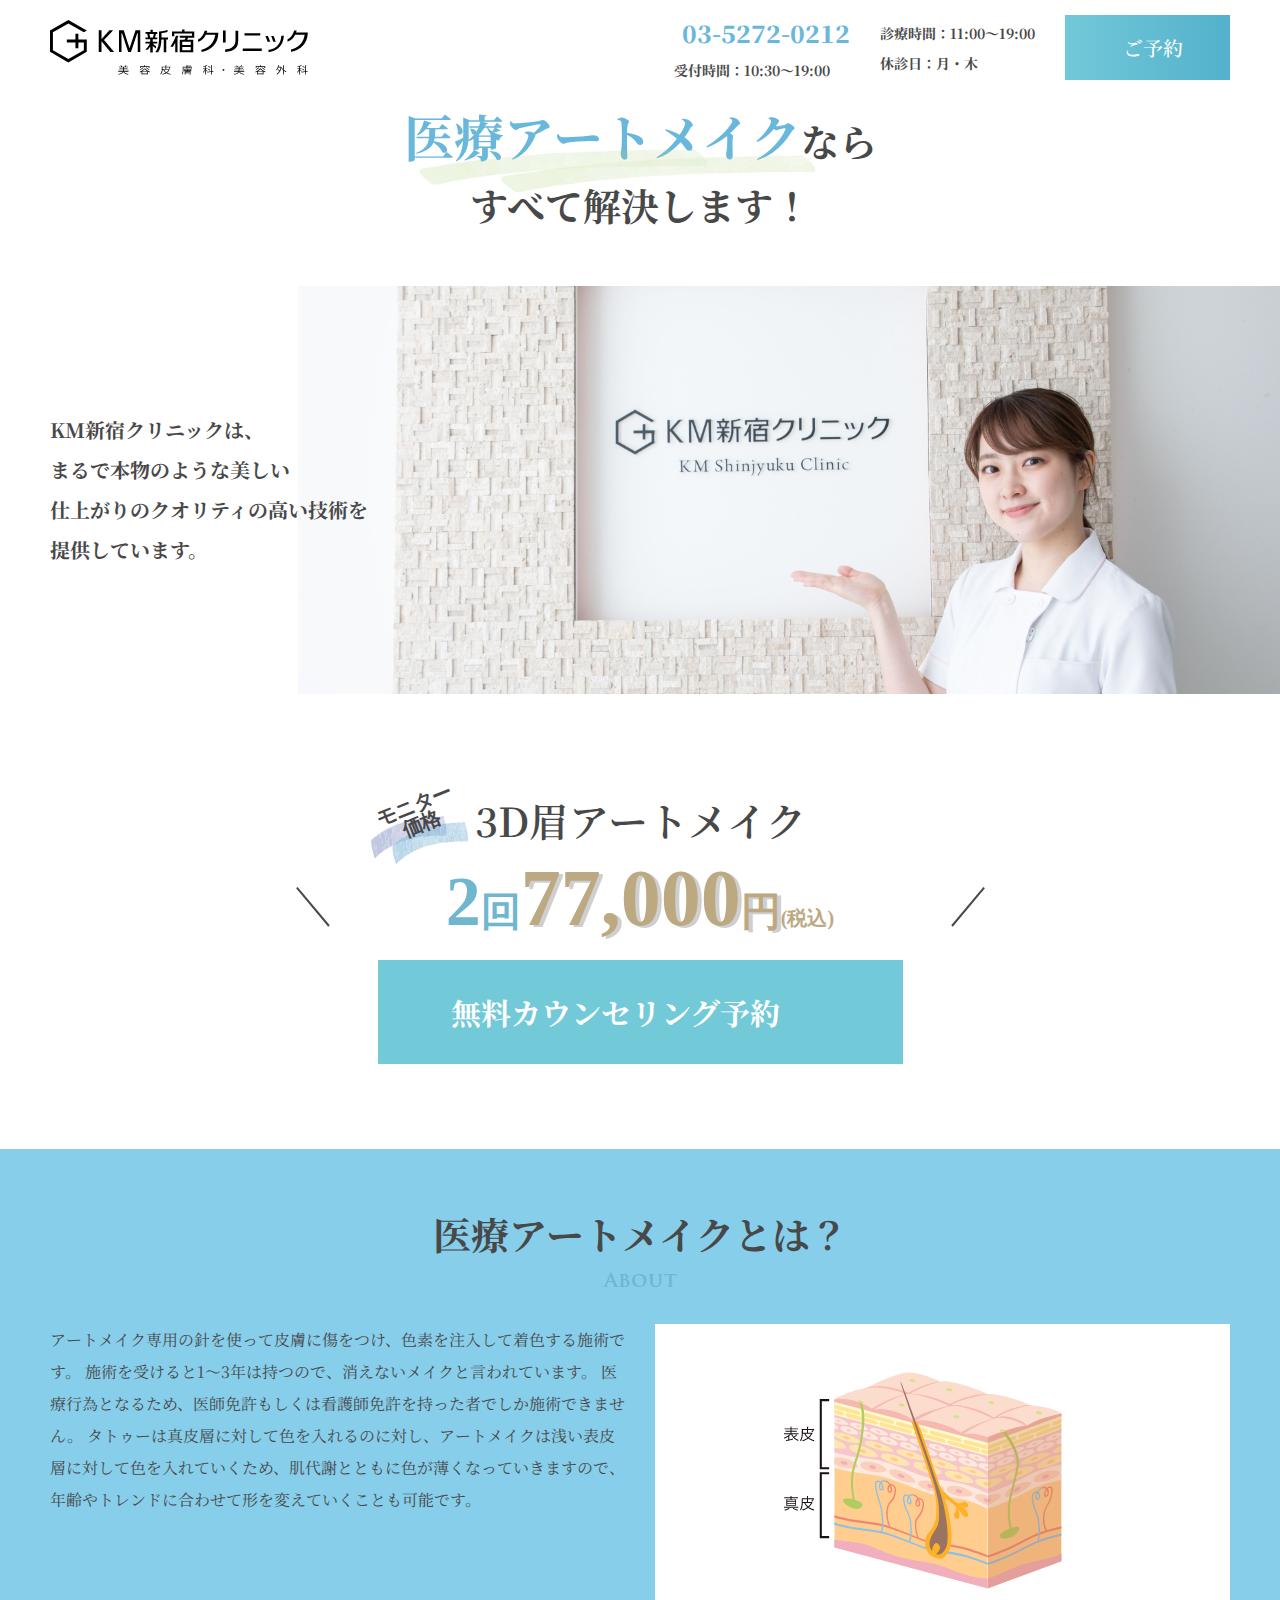
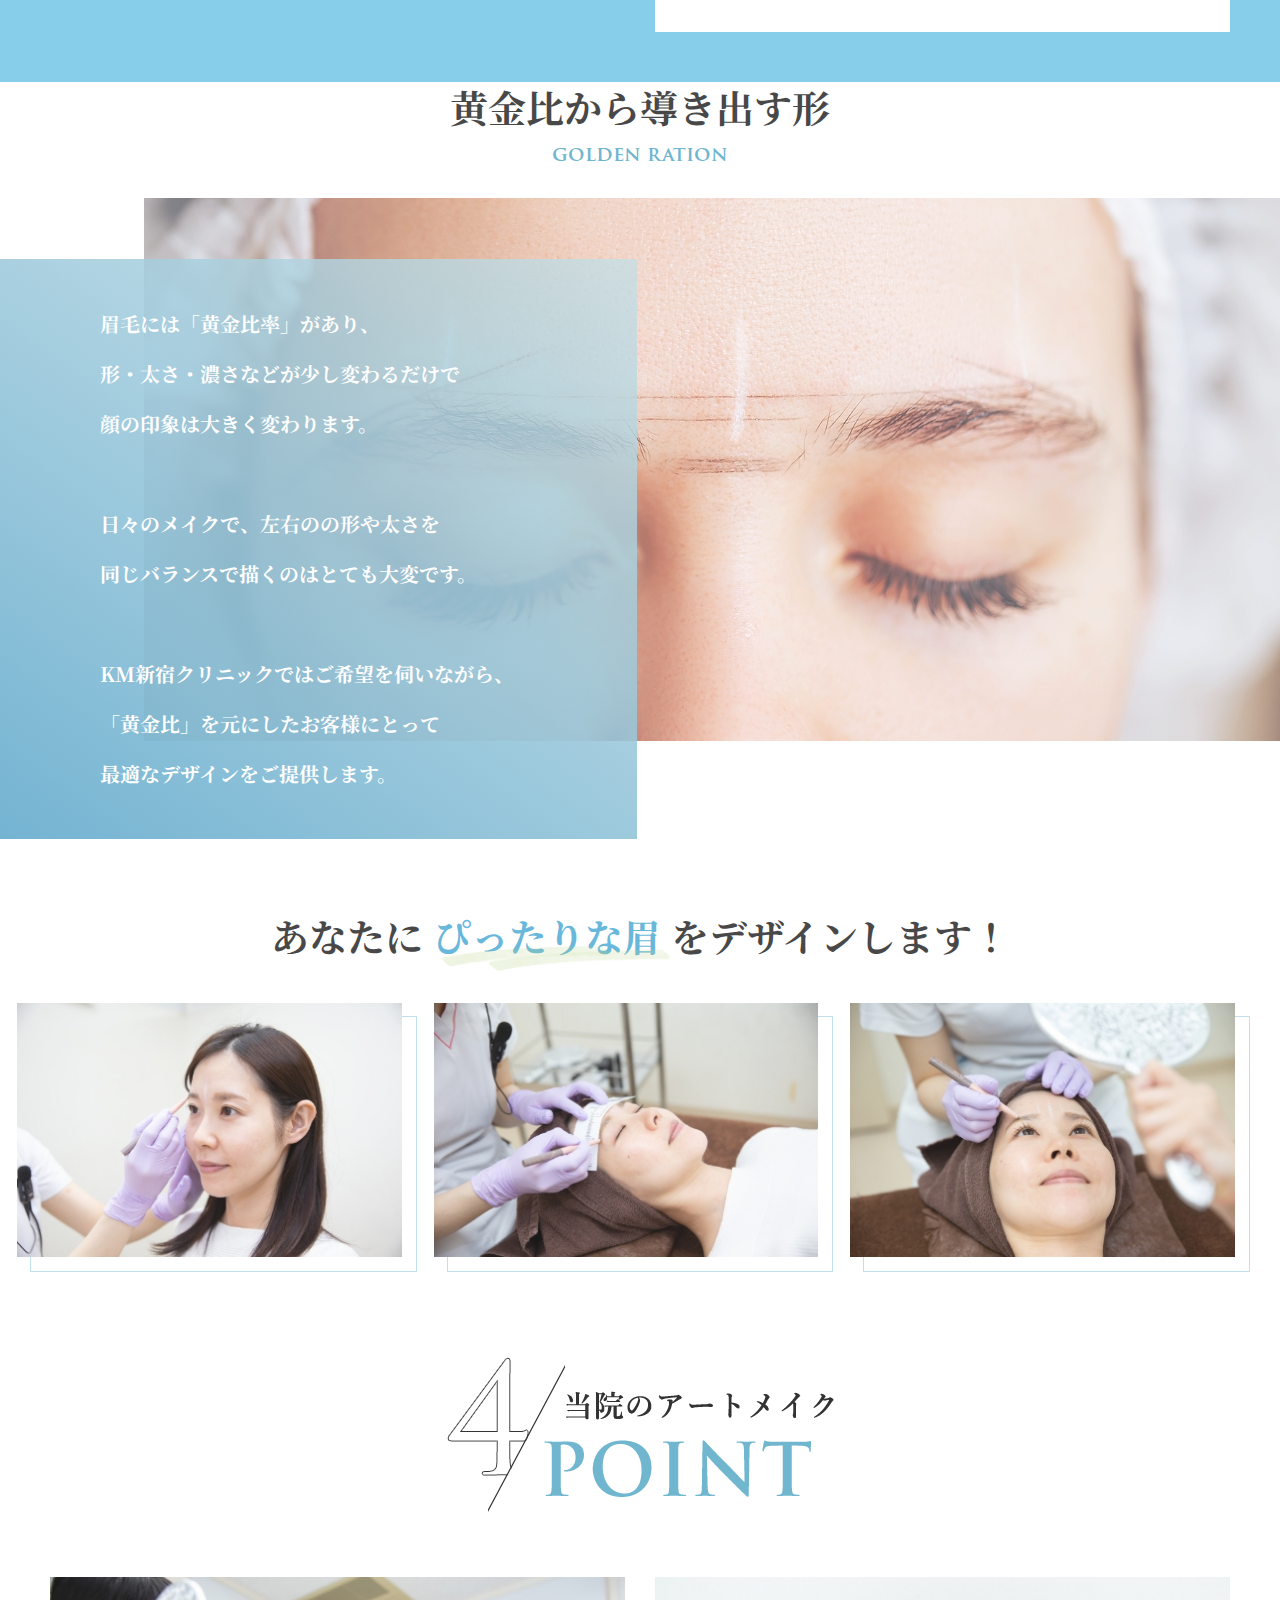
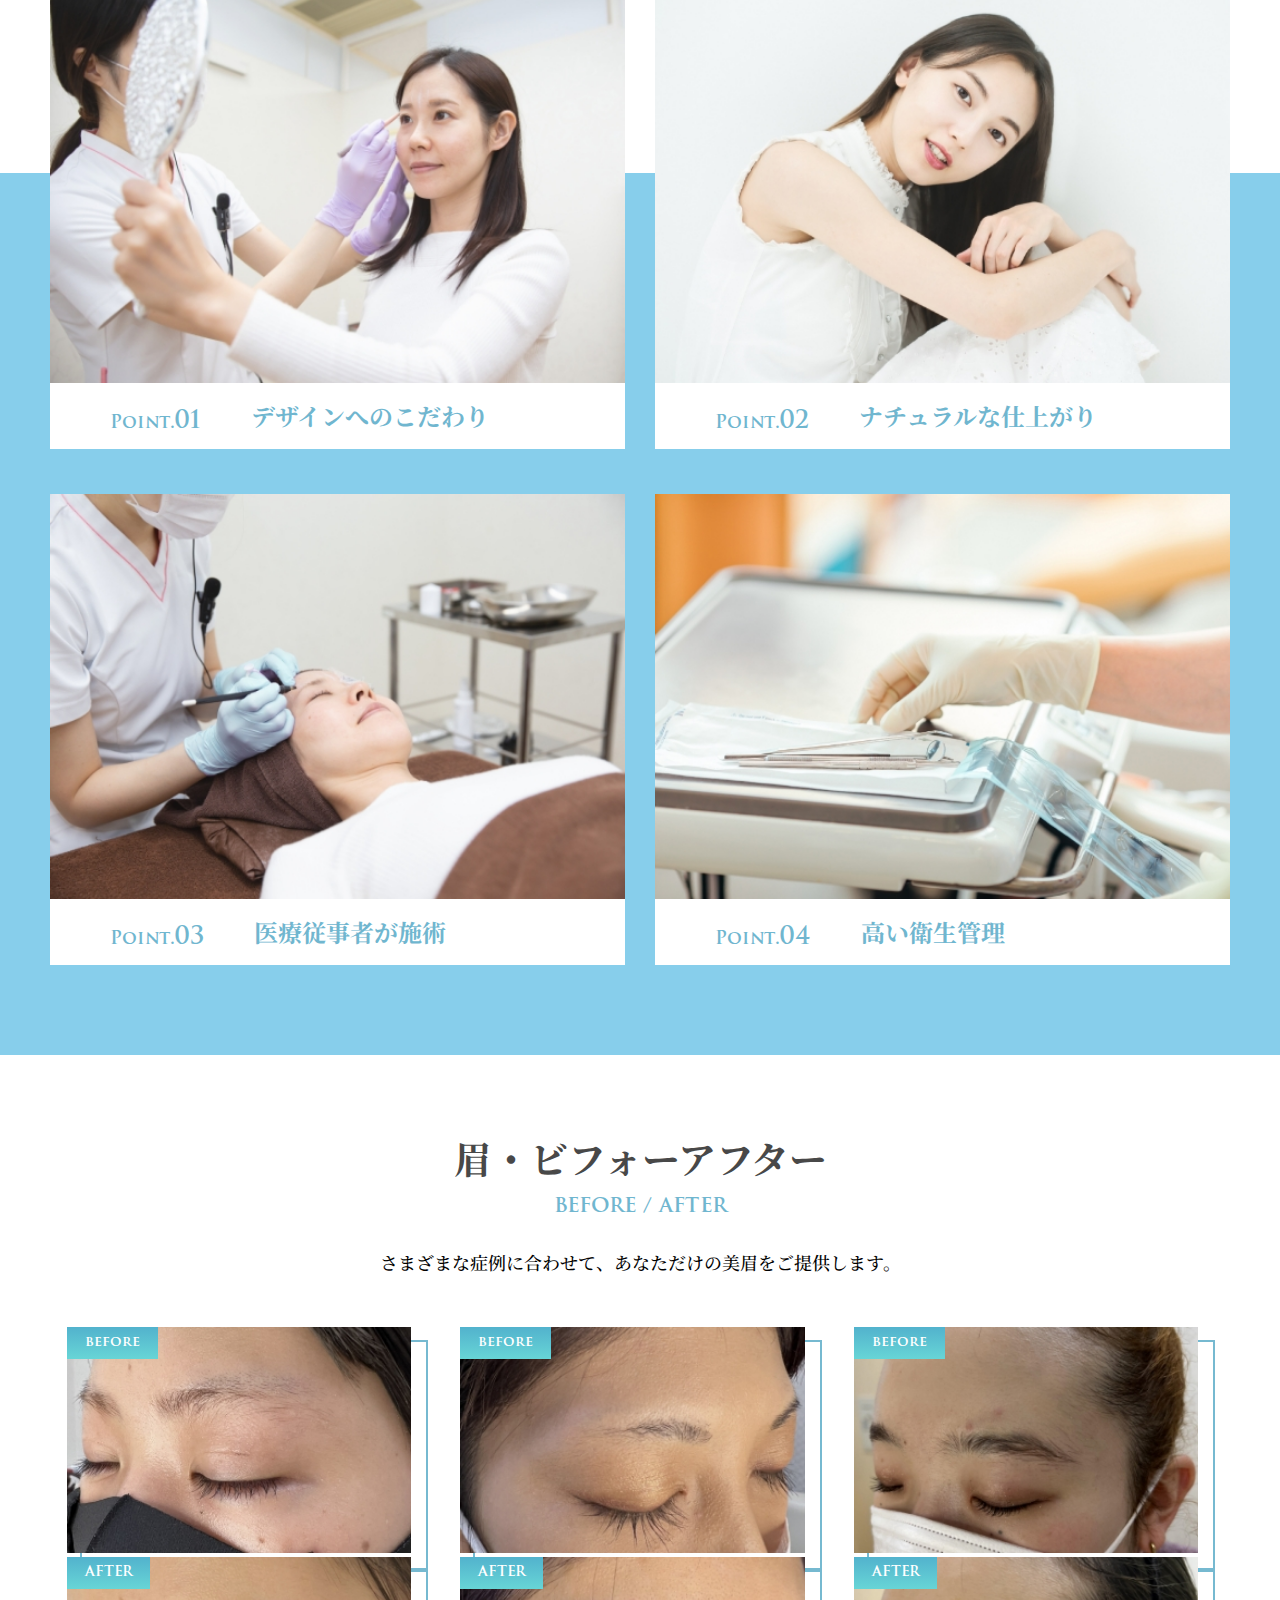
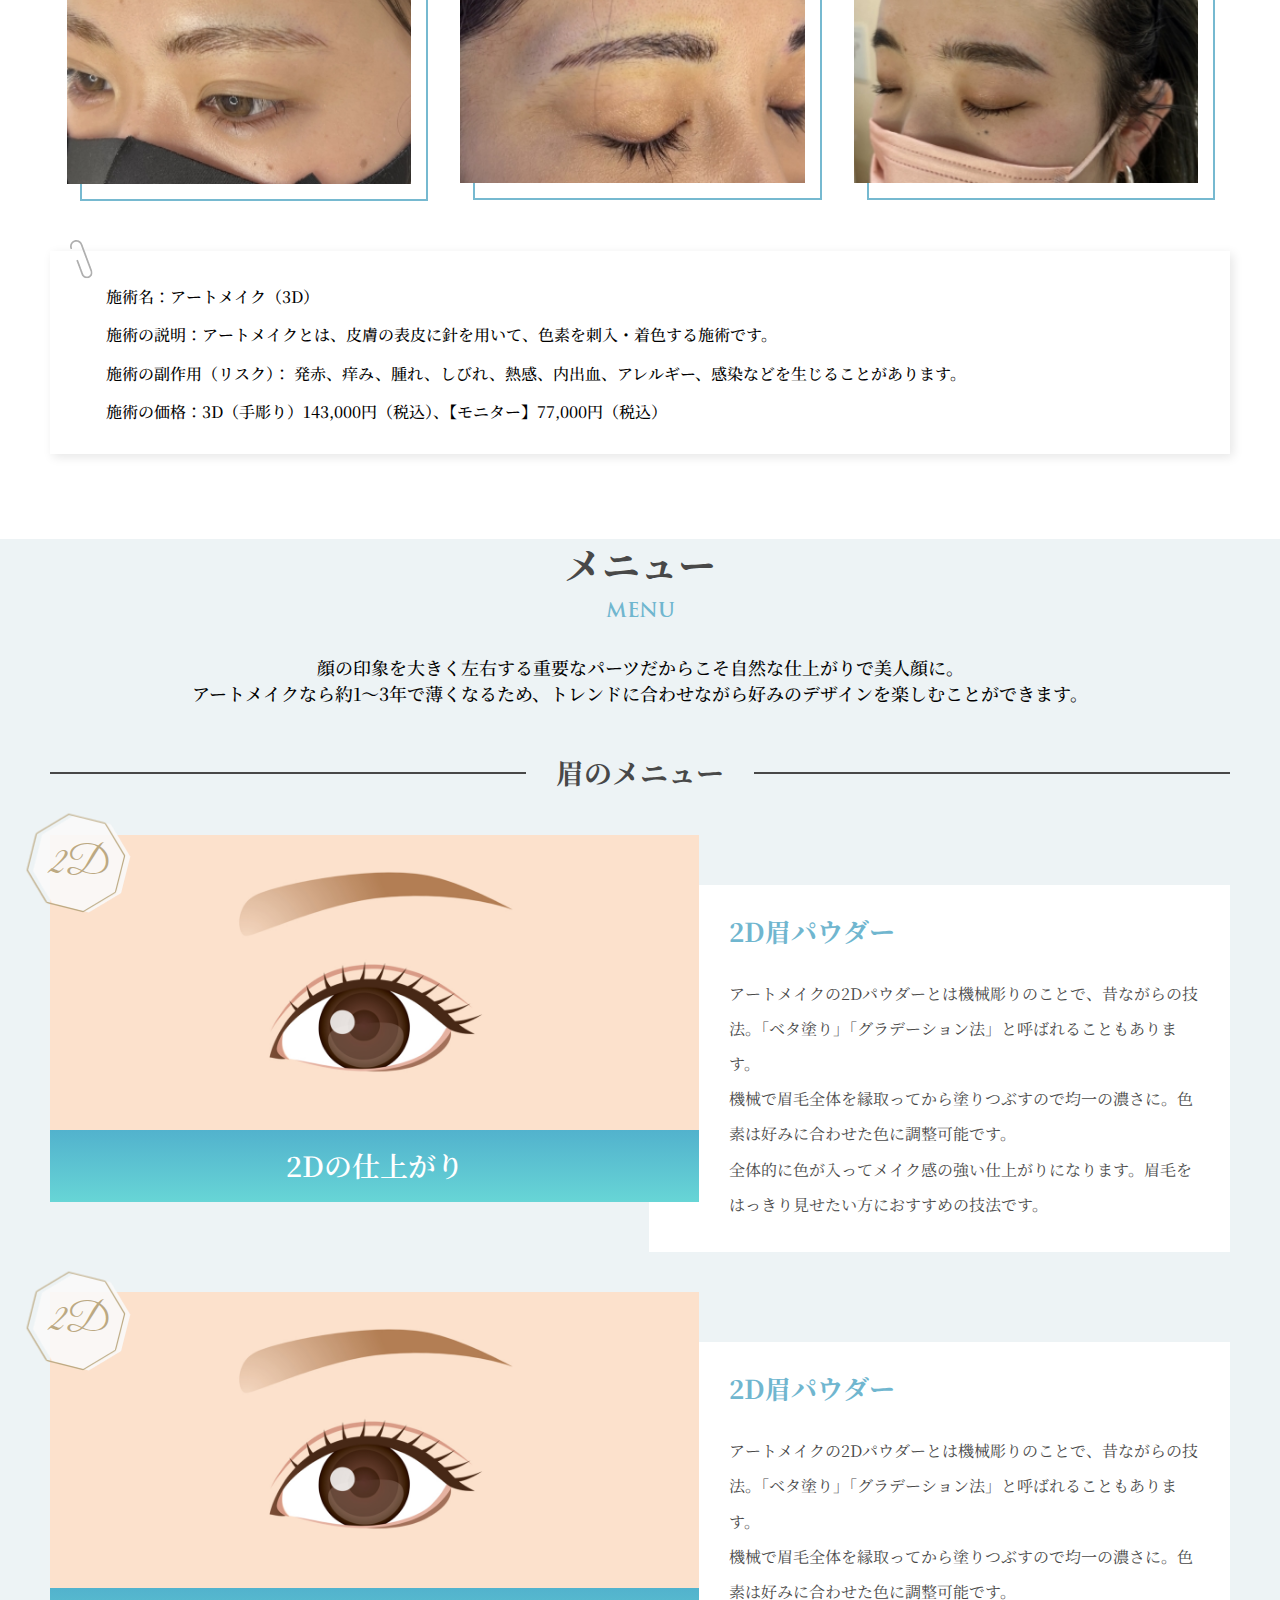
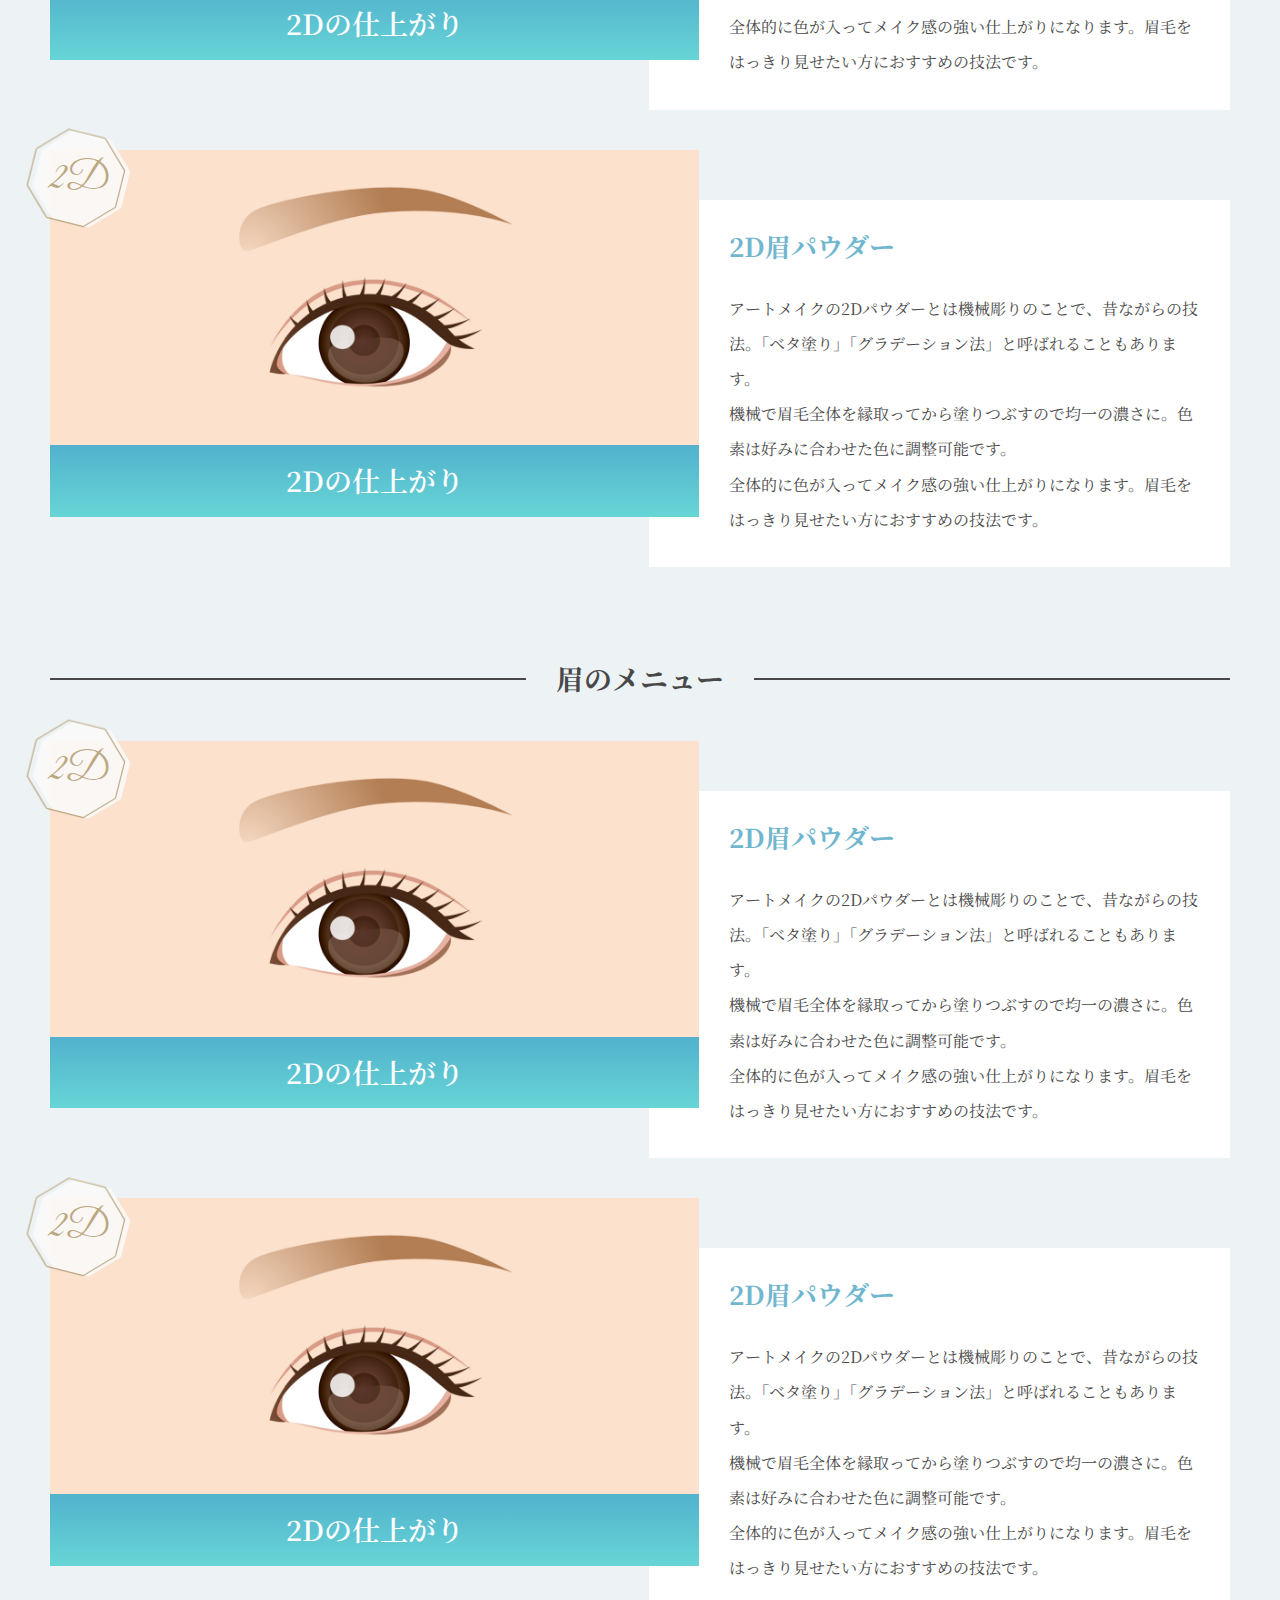
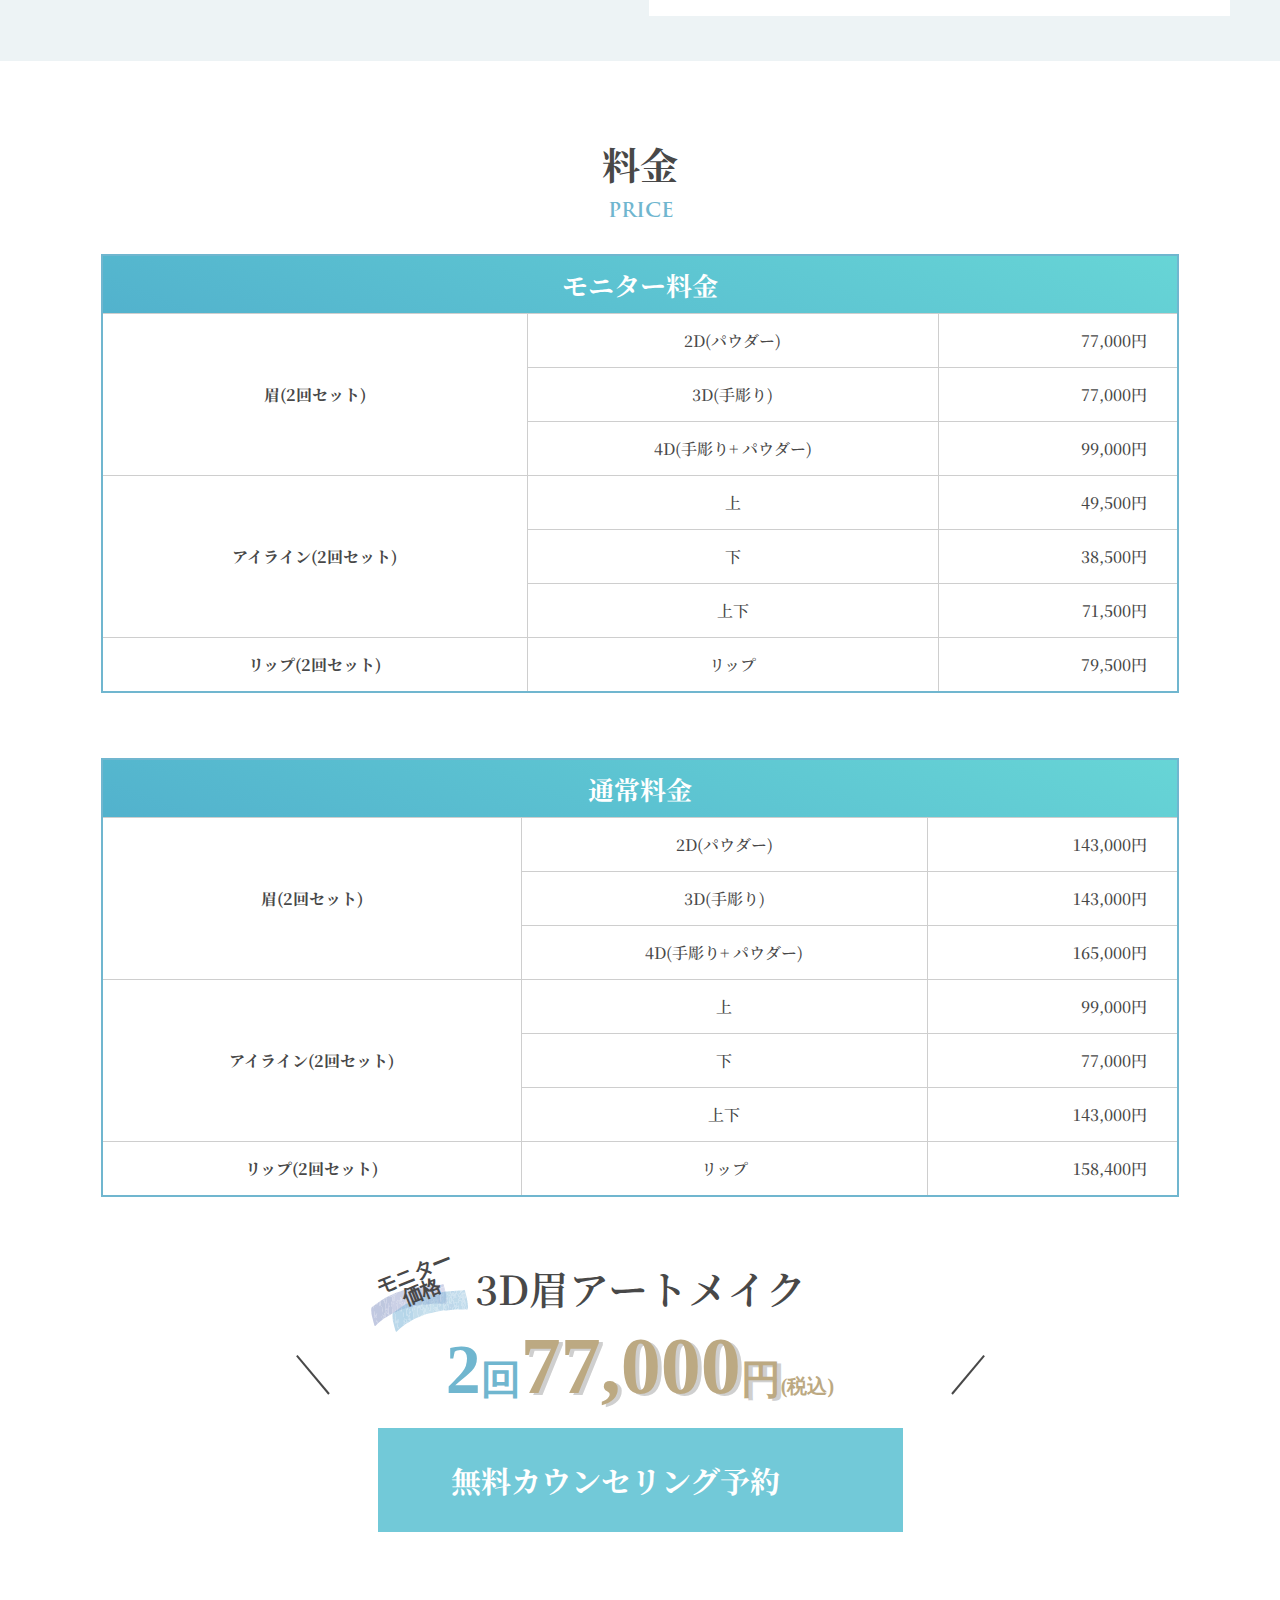
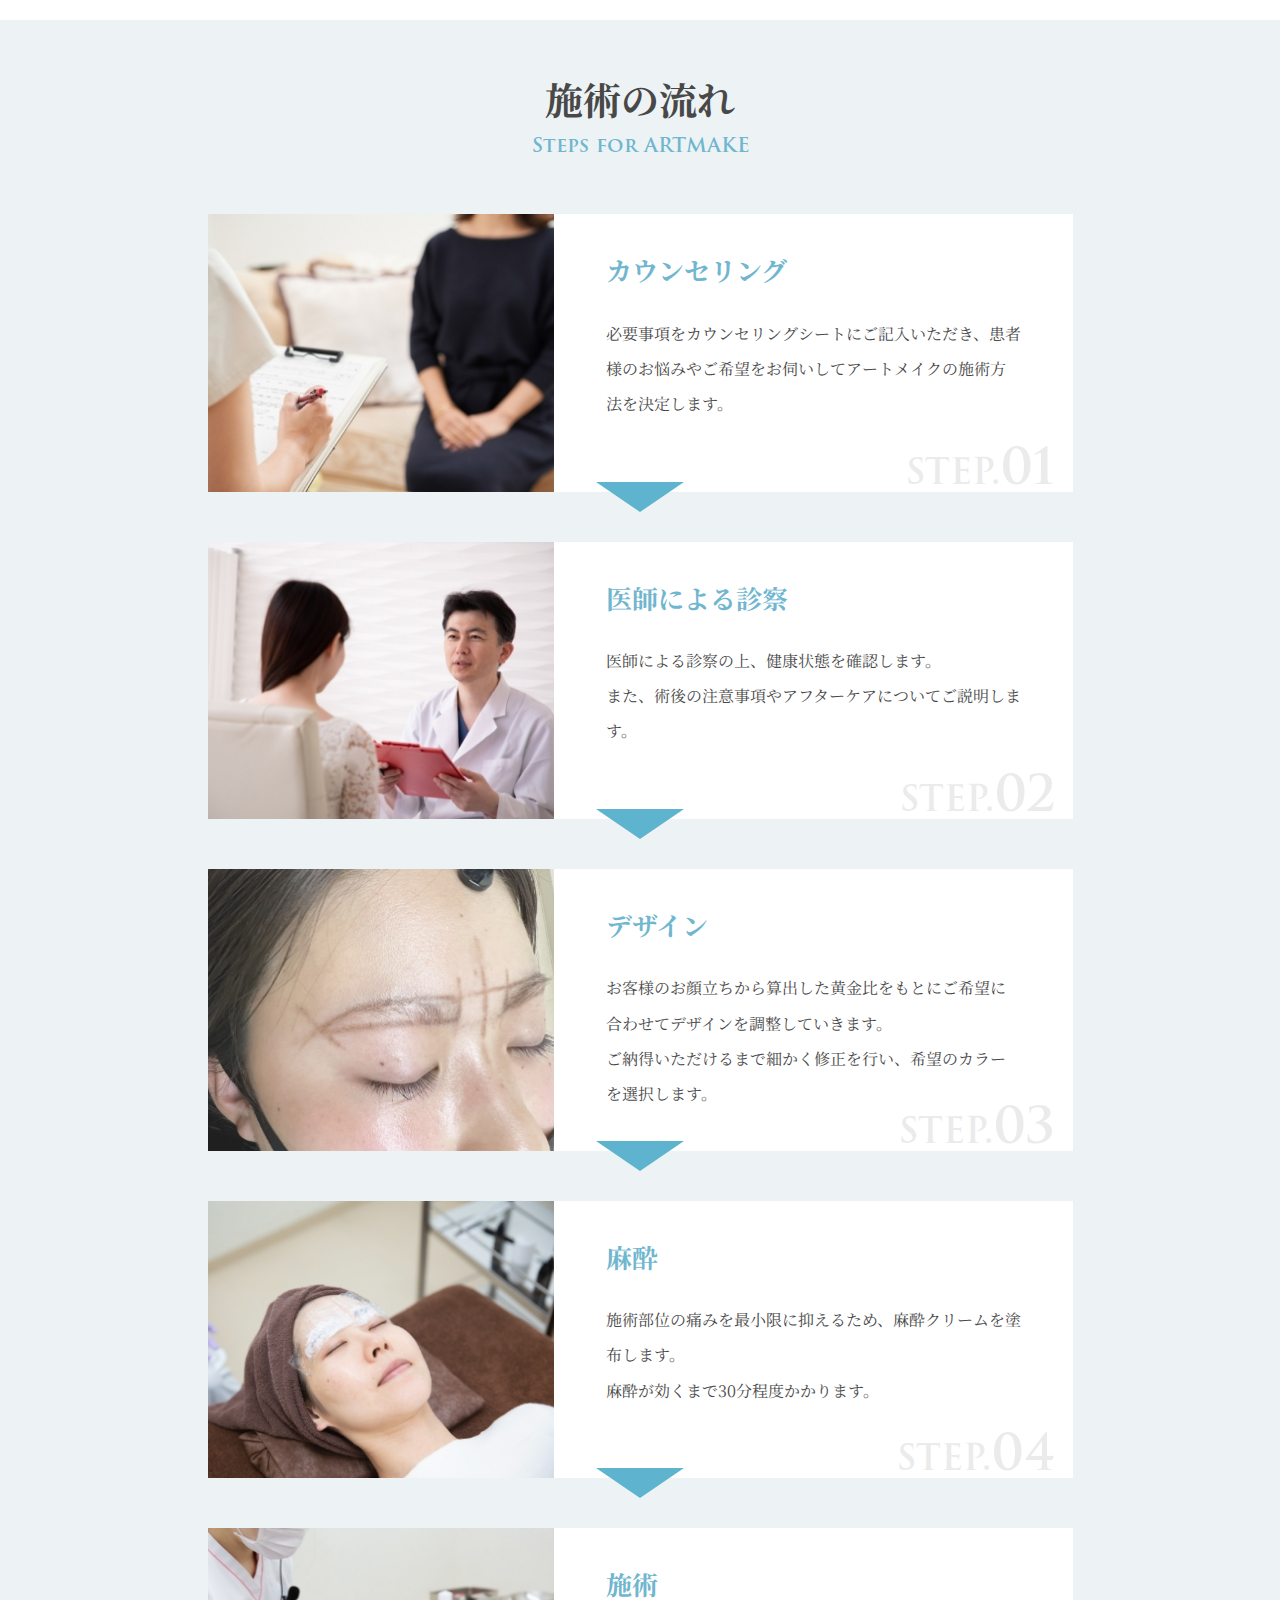
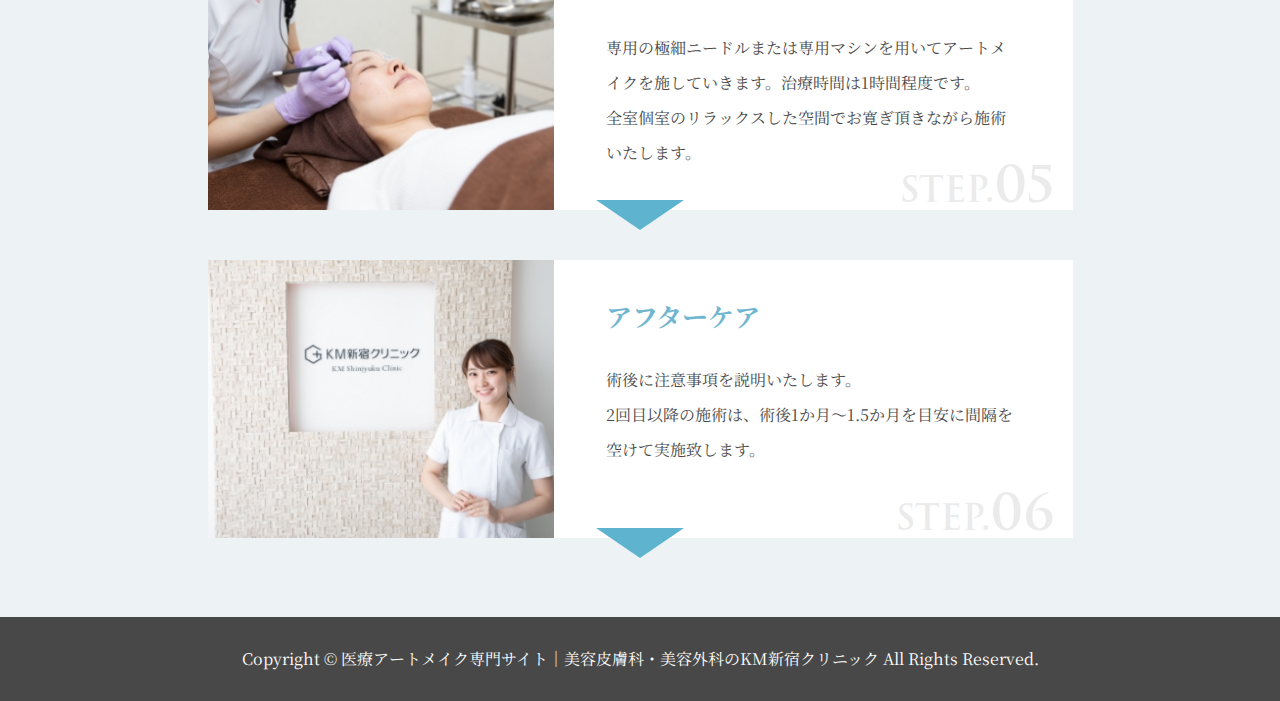
==== index.html @ 47129e29 "Design 3section @SanjayBarad" ====
<!DOCTYPE html>
<html>
<head>
	<title>ArtMake</title>
	<meta charset="UTF-8">
	<meta name="viewport" content="width=device-width, initial-scale=1.0">
	<link rel="stylesheet" type="text/css" href="css/style.css">
	<link rel="stylesheet" type="text/css" href="css/responsive.css">
	<link rel="icon" href="images/favicon.png">
</head>
<body>
	<div class="loader-wrapper"><div class="loader"></div></div>
	<header class="site_header">
		<div class="custom_container">
			<a href="indx.html">
				<img src="images/logo.png" alt="logo image">
			</a>
			<a href="javascript:void(0);" class="navbar_toggler csp" type="button" data-toggle="collapse" data-target="#collapsibleNavbar">
				<div class="navbar_toggler_inner"></div>
			</a>
			<nav class="custom_navbar">
				<ul>
					<li>
						<a href="#" class="number_link"><i class="fas fa-phone-alt"></i>03-5272-0212 <span>受付時間：10:30～19:00</span></a>
					</li>
					<li>
						<a href="#">診療時間：11:00～19:00<span>休診日：月・木</span></a>
					</li>
					<li>
						<a href="#" class="contact_btn"><i class="far fa-envelope"></i>ご予約</a>
					</li>
				</ul>
			</nav>
		</div>
	</header>

	<section class="site-banner"></section>

	<section class="about_clinic_section">
		<div class="custom_container">
			<div class="sketch_heading">
				<h2><span class="blue_color lg_font">医療アートメイク</span>なら<br/>
					すべて解決します！</h2>
			</div>
		</div>
		<div class="about_clinic_wrapper">
			<img src="images/about_clinic.jpg" />
			<p class="custom_container">KM新宿クリニックは、<br/>
				まるで本物のような美しい<br/>
				仕上がりのクオリティの高い技術を<br/>
				提供しています。</p>
		</div>
		<div class="custom_container">
			<div class="king_heading_wrapper">
				<div class="king_heading">
					<h6><span>モニター<br/>価格</span></h6>
					<h4>3D眉アートメイク</h4>
					<h2><span class="blue_font">2</span><span class="blue_font md_font">回</span><span class="text_shadow_font lg_font">77,000</span><span class="text_shadow_font md_font">円</span><span class="sm_font">(税込)</span></h2>
					<a href="#" class="bttn">無料カウンセリング予約 <i class="fa fa-angle-right" aria-hidden="true"></i></a>
				</div>
			</div>
		</div>
	</section>

	<section class="about_section">
		<div class="custom_container">
			<div class="regular_heading">
				<h2>医療アートメイクとは？</h2>
				<h6>About</h6>
			</div>
			<div class="custom_row">
				<div class="custom_col_6">
					<div class="para">
						<p>アートメイク専用の針を使って皮膚に傷をつけ、色素を注入して着色する施術です。
							施術を受けると1～3年は持つので、消えないメイクと言われています。
							医療行為となるため、医師免許もしくは看護師免許を持った者でしか施術できません。
							タトゥーは真皮層に対して色を入れるのに対し、アートメイクは浅い表皮層に対して色を入れていくため、肌代謝とともに色が薄くなっていきますので、年齢やトレンドに合わせて形を変えていくことも可能です。
						</p>
					</div>
				</div>
				<div class="custom_col_6">
					<div class="img">
						<img src="images/about_section_img.png" />
					</div>
				</div>
			</div>
		</div>
	</section>

	<section class="golden_ration">
		<div class="custom_container">
			<div class="regular_heading">
				<h2>黄金比から導き出す形</h2>
				<h6>golden ration</h6>
			</div>
		</div>
		<div class="golden_ration_about">
			<div class="img">
				<img src="images/golden_ratio_about.jpg" />
			</div>
			<div class="content">
				<p>眉毛には「黄金比率」があり、<br/>
				形・太さ・濃さなどが少し変わるだけで<br/>
				顔の印象は大きく変わります。</p>

				<p>日々のメイクで、左右のの形や太さを<br/>
				同じバランスで描くのはとても大変です。</p>

				<p>KM新宿クリニックではご希望を伺いながら、<br/>
				「黄金比」を元にしたお客様にとって<br/>
				最適なデザインをご提供します。</p>
			</div>
		</div>
		<div class="golden_ration_grider">
			<div class="custom_container">
				<div class="sketch_heading">
					<h2>あなたに <span class="blue_color">ぴったりな眉</span> をデザインします！</h2>
				</div>
			</div>
			<div class="custom_container_fluid">
				<div class="custom_row">
					<div class="custom_col_4">
						<div class="golden_ration_eyebrow">
							<img src="images/golden_eyebrow01.jpg"/>
						</div>
					</div>
					<div class="custom_col_4">
						<div class="golden_ration_eyebrow">
							<img src="images/golden_eyebrow02.jpg"/>
						</div>
					</div>
					<div class="custom_col_4">
						<div class="golden_ration_eyebrow">
							<img src="images/golden_eyebrow03.jpg"/>
						</div>
					</div>
				</div>
			</div>
		</div>
		<div class="golden_ration_points">
			<div class="custom_container">
				<div class="head">
					<img src="images/point4_img.png" />
				</div>
				<div class="custom_row">
					<div class="custom_col_6">
						<div class="golden_points_bx">
							<div class="img">
								<img src="images/golden_point01.jpg" />
							</div>
							<div class="cont">
								<h6>Point.<span>01</span></h6>
								<h4>デザインへのこだわり</h4>
							</div>
						</div>
					</div>
					<div class="custom_col_6">
						<div class="golden_points_bx">
							<div class="img">
								<img src="images/golden_point02.jpg" />
							</div>
							<div class="cont">
								<h6>Point.<span>02</span></h6>
								<h4>ナチュラルな仕上がり</h4>
							</div>
						</div>
					</div>
					<div class="custom_col_6">
						<div class="golden_points_bx">
							<div class="img">
								<img src="images/golden_point03.jpg" />
							</div>
							<div class="cont">
								<h6>Point.<span>03</span></h6>
								<h4>医療従事者が施術</h4>
							</div>
						</div>
					</div>
					<div class="custom_col_6">
						<div class="golden_points_bx">
							<div class="img">
								<img src="images/golden_point04.jpg" />
							</div>
							<div class="cont">
								<h6>Point.<span>04</span></h6>
								<h4>高い衛生管理</h4>
							</div>
						</div>
					</div>
				</div>
			</div>
		</div>
	</section>

	<section class="before_after_section">
		<div class="custom_container">
			<div class="regular_heading">
				<h2>眉・ビフォーアフター</h2>
				<h6>BEFORE / AFTER</h6>
			</div>
			<div class="custom_para custom_text_center">
				<p>さまざまな症例に合わせて、あなただけの美眉をご提供します。</p>
			</div>
			<div class="custom_row before_after_slider">
				<div class="custom_col_4">
					<div class="inner_box">
						<div class="img img_before">
							<img src="images/before_img01.jpg" />
						</div>
						<span></span>
						<div class="img img_after">
							<img src="images/after_img01.jpg" />
						</div>
					</div>
				</div>
				<div class="custom_col_4">
					<div class="inner_box">
						<div class="img img_before">
							<img src="images/before_img02.jpg" />
						</div>
						<span></span>
						<div class="img img_after">
							<img src="images/after_img02.jpg" />
						</div>
					</div>
				</div>
				<div class="custom_col_4">
					<div class="inner_box">
						<div class="img img_before">
							<img src="images/before_img03.jpg" />
						</div>
						<span></span>
						<div class="img img_after">
							<img src="images/after_img03.jpg" />
						</div>
					</div>
				</div>
			</div>
			<div class="before_after_bottom_content">
				<div class="para">
					<p>施術名：アートメイク（3D）<br/>
						施術の説明：アートメイクとは、皮膚の表皮に針を用いて、色素を刺入・着色する施術です。<br/>
						施術の副作用（リスク）： 発赤、痒み、腫れ、しびれ、熱感、内出血、アレルギー、感染などを生じることがあります。<br/>
						施術の価格：3D（手彫り）143,000円（税込）、【モニター】77,000円（税込）</p>
				</div>
			</div>
		</div>
	</section>

	<section class="menu_section">
		<div class="custom_container">
			<div class="regular_heading">
				<h2>メニュー</h2>
				<h6>MENU</h6>
			</div>
			<div class="custom_para custom_text_center">
				<p>顔の印象を大きく左右する重要なパーツだからこそ自然な仕上がりで美人顔に。<br/>
					アートメイクなら約1～3年で薄くなるため、トレンドに合わせながら好みのデザインを楽しむことができます。</p>
			</div>
			<div class="menu_section_head">
				<h3>眉のメニュー</h3>
			</div>
			<div class="menu_section_glry">
				<div class="menu_section_layer">
					<div class="col_img">
						<div class="tag">
							<span>2D</span>
						</div>
						<div class="img">
							<img src="images/menu_img_2d.png" />
						</div>
						<div class="img_text">
							<h4>2Dの仕上がり</h4>
						</div>
					</div>
					<div class="col_cont">
						<h4>2D眉パウダー</h4>
						<p>アートメイクの2Dパウダーとは機械彫りのことで、昔ながらの技法。「ベタ塗り」「グラデーション法」と呼ばれることもあります。<br/>
							機械で眉毛全体を縁取ってから塗りつぶすので均一の濃さに。色素は好みに合わせた色に調整可能です。<br/>
							全体的に色が入ってメイク感の強い仕上がりになります。眉毛をはっきり見せたい方におすすめの技法です。</p>
					</div>
				</div>
				<div class="menu_section_layer">
					<div class="col_img">
						<div class="tag">
							<span>2D</span>
						</div>
						<div class="img">
							<img src="images/menu_img_2d.png" />
						</div>
						<div class="img_text">
							<h4>2Dの仕上がり</h4>
						</div>
					</div>
					<div class="col_cont">
						<h4>2D眉パウダー</h4>
						<p>アートメイクの2Dパウダーとは機械彫りのことで、昔ながらの技法。「ベタ塗り」「グラデーション法」と呼ばれることもあります。<br/>
							機械で眉毛全体を縁取ってから塗りつぶすので均一の濃さに。色素は好みに合わせた色に調整可能です。<br/>
							全体的に色が入ってメイク感の強い仕上がりになります。眉毛をはっきり見せたい方におすすめの技法です。</p>
					</div>
				</div>
				<div class="menu_section_layer">
					<div class="col_img">
						<div class="tag">
							<span>2D</span>
						</div>
						<div class="img">
							<img src="images/menu_img_2d.png" />
						</div>
						<div class="img_text">
							<h4>2Dの仕上がり</h4>
						</div>
					</div>
					<div class="col_cont">
						<h4>2D眉パウダー</h4>
						<p>アートメイクの2Dパウダーとは機械彫りのことで、昔ながらの技法。「ベタ塗り」「グラデーション法」と呼ばれることもあります。<br/>
							機械で眉毛全体を縁取ってから塗りつぶすので均一の濃さに。色素は好みに合わせた色に調整可能です。<br/>
							全体的に色が入ってメイク感の強い仕上がりになります。眉毛をはっきり見せたい方におすすめの技法です。</p>
					</div>
				</div>
			</div>
			<div class="menu_section_head">
				<h3>眉のメニュー</h3>
			</div>
			<div class="menu_section_glry">
				<div class="menu_section_layer">
					<div class="col_img">
						<div class="tag">
							<span>2D</span>
						</div>
						<div class="img">
							<img src="images/menu_img_2d.png" />
						</div>
						<div class="img_text">
							<h4>2Dの仕上がり</h4>
						</div>
					</div>
					<div class="col_cont">
						<h4>2D眉パウダー</h4>
						<p>アートメイクの2Dパウダーとは機械彫りのことで、昔ながらの技法。「ベタ塗り」「グラデーション法」と呼ばれることもあります。<br/>
							機械で眉毛全体を縁取ってから塗りつぶすので均一の濃さに。色素は好みに合わせた色に調整可能です。<br/>
							全体的に色が入ってメイク感の強い仕上がりになります。眉毛をはっきり見せたい方におすすめの技法です。</p>
					</div>
				</div>
				<div class="menu_section_layer">
					<div class="col_img">
						<div class="tag">
							<span>2D</span>
						</div>
						<div class="img">
							<img src="images/menu_img_2d.png" />
						</div>
						<div class="img_text">
							<h4>2Dの仕上がり</h4>
						</div>
					</div>
					<div class="col_cont">
						<h4>2D眉パウダー</h4>
						<p>アートメイクの2Dパウダーとは機械彫りのことで、昔ながらの技法。「ベタ塗り」「グラデーション法」と呼ばれることもあります。<br/>
							機械で眉毛全体を縁取ってから塗りつぶすので均一の濃さに。色素は好みに合わせた色に調整可能です。<br/>
							全体的に色が入ってメイク感の強い仕上がりになります。眉毛をはっきり見せたい方におすすめの技法です。</p>
					</div>
				</div>
			</div>
		</div>
	</section>

	<section class="price_section">
		<div class="custom_container">
			<div class="regular_heading">
				<h2>料金</h2>
				<h6>PRICE</h6>
			</div>
			<div class="price_table">
				<table>
					<thead>
						<tr>
							<th colspan="3">モニター料金</th>
						</tr>
					</thead>
					<tbody>
						<tr>
							<th rowspan="3">眉(2回セット)</th>
							<td>2D(パウダー)</td>
							<td>77,000円</td>
						</tr>
						<tr>
							<td>3D(手彫り)</td>
							<td>77,000円</td>
						</tr>
						<tr>
							<td>4D(手彫り+ パウダー)</td>
							<td>99,000円</td>
						</tr>
						<tr>
							<th rowspan="3">アイライン(2回セット)</th>
							<td>上</td>
							<td>49,500円</td>
						</tr>
						<tr>
							<td>下</td>
							<td>38,500円</td>
						</tr>
						<tr>
							<td>上下</td>
							<td>71,500円</td>
						</tr>
						<tr>
							<th>リップ(2回セット)</th>
							<td>リップ</td>
							<td>79,500円</td>
						</tr>
					</tbody>
				</table>
				<table>
					<thead>
						<tr>
							<th colspan="3">通常料金</th>
						</tr>
					</thead>
					<tbody>
						<tr>
							<th rowspan="3">眉(2回セット)</th>
							<td>2D(パウダー)</td>
							<td>143,000円</td>
						</tr>
						<tr>
							<td>3D(手彫り)</td>
							<td>143,000円</td>
						</tr>
						<tr>
							<td>4D(手彫り+ パウダー)</td>
							<td>165,000円</td>
						</tr>
						<tr>
							<th rowspan="3">アイライン(2回セット)</th>
							<td>上</td>
							<td>99,000円</td>
						</tr>
						<tr>
							<td>下</td>
							<td>77,000円</td>
						</tr>
						<tr>
							<td>上下</td>
							<td>143,000円</td>
						</tr>
						<tr>
							<th>リップ(2回セット)</th>
							<td>リップ</td>
							<td>158,400円</td>
						</tr>
					</tbody>
				</table>
			</div>
			<div class="king_heading_wrapper">
				<div class="king_heading">
					<h6><span>モニター<br/>価格</span></h6>
					<h4>3D眉アートメイク</h4>
					<h2><span class="blue_font">2</span><span class="blue_font md_font">回</span><span class="text_shadow_font lg_font">77,000</span><span class="text_shadow_font md_font">円</span><span class="sm_font">(税込)</span></h2>
					<a href="#" class="bttn">無料カウンセリング予約 <i class="fa fa-angle-right" aria-hidden="true"></i></a>
				</div>
			</div>
		</div>
	</section>

	<section class="stepper_section">
		<div class="custom_container">
			<div class="regular_heading">
				<h2>施術の流れ</h2>
				<h6>Steps for ARTMAKE</h6>
			</div>
			<div class="stepper_row">
				<div class="stepper_item">
					<div class="col_img">
						<img src="images/stepper_img01.jpg"/>
					</div>
					<div class="col_cont">
						<h4>カウンセリング</h4>
						<p>必要事項をカウンセリングシートにご記入いただき、患者様のお悩みやご希望をお伺いしてアートメイクの施術方法を決定します。</p>
					<div class="tag">Step.<span>01</span></div>
					</div>
				</div>
				<div class="stepper_item">
					<div class="col_img">
						<img src="images/stepper_img02.jpg"/>
					</div>
					<div class="col_cont">
						<h4>医師による診察</h4>
						<p>医師による診察の上、健康状態を確認します。<br/>
							また、術後の注意事項やアフターケアについてご説明します。</p>
						<div class="tag">Step.<span>02</span></div>
					</div>
				</div>
				<div class="stepper_item">
					<div class="col_img">
						<img src="images/stepper_img03.jpg"/>
					</div>
					<div class="col_cont">
						<h4>デザイン</h4>
						<p>お客様のお顔立ちから算出した黄金比をもとにご希望に合わせてデザインを調整していきます。 <br/>
							ご納得いただけるまで細かく修正を行い、希望のカラーを選択します。</p>
						<div class="tag">Step.<span>03</span></div>
					</div>
				</div>
				<div class="stepper_item">
					<div class="col_img">
						<img src="images/stepper_img04.jpg"/>
					</div>
					<div class="col_cont">
						<h4>麻酔</h4>
						<p>施術部位の痛みを最小限に抑えるため、麻酔クリームを塗布します。<br/>
							麻酔が効くまで30分程度かかります。</p>
						<div class="tag">Step.<span>04</span></div>
					</div>
				</div>
				<div class="stepper_item">
					<div class="col_img">
						<img src="images/stepper_img05.jpg"/>
					</div>
					<div class="col_cont">
						<h4>施術</h4>
						<p>専用の極細ニードルまたは専用マシンを用いてアートメイクを施していきます。治療時間は1時間程度です。<br/>
							全室個室のリラックスした空間でお寛ぎ頂きながら施術いたします。</p>
						<div class="tag">Step.<span>05</span></div>
					</div>
				</div>
				<div class="stepper_item">
					<div class="col_img">
						<img src="images/stepper_img06.jpg"/>
					</div>
					<div class="col_cont">
						<h4>アフターケア</h4>
						<p>術後に注意事項を説明いたします。<br/>
							2回目以降の施術は、術後1か月～1.5か月を目安に間隔を空けて実施致します。</p>
						<div class="tag">Step.<span>06</span></div>
					</div>
				</div>
			</div>
		</div>
	</section>

	<footer class="site_footer">
		<div class="custom_container">
			<p>Copyright &copy; 医療アートメイク専門サイト｜美容皮膚科・美容外科のKM新宿クリニック All Rights Reserved.</p>
		</div>
	</footer>
	<script src="js/jquery.min.js"></script>
	<script src="js/fonts-awesome-5.js"></script>
	<script src="js/intersection-observer-polyfill.js"></script>
	<script src="js/custom.js"></script>
</body>
</html>
---- css/style.css ----
/*fonts css start*/
@import url('https://fonts.googleapis.com/css2?family=Great+Vibes&family=Noto+Sans+JP&family=Noto+Serif+JP:wght@400;500;600;700;900&display=swap');
@font-face {
    font-family: 'Trajan Pro 3';
    src: url('../fonts/TrajanPro3-Semibold.eot');
    src: url('../fonts/TrajanPro3-Semibold.eot?#iefix') format('embedded-opentype'),
    url('../fonts/TrajanPro3-Semibold.woff2') format('woff2'),
    url('../fonts/TrajanPro3-Semibold.woff') format('woff'),
    url('../fonts/TrajanPro3-Semibold.ttf') format('truetype');
    font-weight: 600;
    font-style: normal;
    font-display: swap;
}
@font-face {
    font-family: 'Yu Mincho';
    src: url('YuMincho-Demibold.eot');
    src: url('YuMincho-Demibold.eot?#iefix') format('embedded-opentype'),
    url('YuMincho-Demibold.woff2') format('woff2'),
    url('YuMincho-Demibold.woff') format('woff'),
    url('YuMincho-Demibold.ttf') format('truetype');
    font-weight: 600;
    font-style: normal;
    font-display: swap;
}
/*fonts css end*/
/*
font-family: 'Great Vibes', cursive;
font-family: 'Noto Sans JP', sans-serif;
font-family: 'Noto Serif JP', serif;
font-family: 'Trajan Pro 3'; font-weight: 600;
font-family: 'Yu Mincho'; font-weight: 600;
*/


/*common css start*/
*{
    box-sizing: border-box;
    margin: 0px;
    padding: 0px;
}
body, h1, h2, h3, h4, h5, h6, ul, li, p, a, span{
    margin: 0px;
    padding: 0px;
}
body {
    -webkit-font-smoothing: antialiased;
    -moz-font-smoothing: antialiased;
    -font-smoothing: antialiased;
    font-family: 'Noto Serif JP', serif;
}
body.no_scroll {
    overflow: hidden;
}
a, button, input[type=submit], select{
    cursor: pointer;
}
a, a:hover, a:focus,
button, button:hover, button:focus,
input, input:hover, input:focus,
textarea, textarea:hover, textarea:focus,
select, select:hover, select:focus{
    outline: 0;
    box-shadow: none;
    text-decoration: none;
}
ul, ol, li{
    list-style: none;
}
img{
    max-width: 100%;
    display: block;
}
.cpc {
    display: block !important;
}
.csp {
    display: none !important;
}
@media (max-width: 900px){
    .cpc{
        display: none !important;
    }
    .csp{
        display: block !important;
    }
}
/*common css end*/

/*page pre-loader css start*/
.loader-wrapper {
    position: fixed;
    width: 100%;
    height: 100%;
    top: 0;
    left: 0;
    z-index: 999999;
    pointer-events: none;
    background-color: #fff;
}
.loader-wrapper .loader {
    position: absolute;
    top:0;
    bottom: 0;
    left:0;
    right: 0;
    margin: auto;
    -webkit-border-radius: 50%;
    border-radius: 50%;
    width: 50px;
    height: 50px;
    border-top: 3px solid rgba(62, 174, 230, 0.2);
    border-right: 3px solid rgba(62, 174, 230, 0.2);
    border-bottom: 3px solid rgba(62, 174, 230, 0.2);
    border-left: 3px solid rgba(62, 174, 230, 0.8);
    -webkit-animation: loaderSpin 1.5s infinite linear;
    animation: loaderSpin 1.5s infinite linear;
}
@-webkit-keyframes loaderSpin {
    0% {
        -webkit-transform: rotate(0deg);
        transform: rotate(0deg);
    }
    100% {
        -webkit-transform: rotate(360deg);
        transform: rotate(360deg);
    }
}
@keyframes loaderSpin {
    0% {
        -webkit-transform: rotate(0deg);
        transform: rotate(0deg);
    }
    100% {
        -webkit-transform: rotate(360deg);
        transform: rotate(360deg);
    }
}
/*page pre-loader css end*/

/*animations css start*/
.io {
    -webkit-transition: color 0.4s ease 0s, background-color 0.4s ease 0s, opacity 1.0s ease 0s, -webkit-transform 1.0s ease 0s;
    transition: color 0.4s ease 0s, background-color 0.4s ease 0s, opacity 1.0s ease 0s, transform 1.0s ease 0s;
    -webkit-backface-visibility: hidden;
    backface-visibility: hidden;
    will-change: opacity, transform;
}
.io.move {
    opacity: 1 !important;
    -webkit-transform: translate3d(0, 0, 0) scale(1) rotate(0deg) !important;
    transform: translate3d(0, 0, 0) scale(1) rotate(0deg) !important;
}
.io.fade {
    opacity: 0;
}
.io.lr {
    -webkit-transform: translate3d(-80px, 0, 0);
    transform: translate3d(-80px, 0, 0);
}
.io.rl {
    -webkit-transform: translate3d(80px, 0, 0);
    transform: translate3d(80px, 0, 0);
}
.io.upL {
    -webkit-transform: translate3d(0, 80px, 0);
    transform: translate3d(0, 80px, 0);
}
.io.upS {
    -webkit-transform: translate3d(0, 20px, 0);
    transform: translate3d(0, 20px, 0);
}
.io.downL {
    -webkit-transform: translate3d(0, -80px, 0);
    transform: translate3d(0, -80px, 0);
}
.io.downS {
    -webkit-transform: translate3d(0, -20px, 0);
    transform: translate3d(0, -20px, 0);
}
.io.scaleUp {
    -webkit-transform: scale(0.8);
    transform: scale(0.8);
}
.io.scaleDown {
    -webkit-transform: scale(1.2);
    transform: scale(1.2);
}
.io.rotateL {
    -webkit-transform: rotate(30deg);
    transform: rotate(30deg);
}
.io.rotateR {
    -webkit-transform: rotate(-30deg);
    transform: rotate(-30deg);
}
.io.delay.delay1 {
    -webkit-transition: color 0.4s ease 0s, background-color 0.4s ease 0s, opacity 1.0s ease 0s, -webkit-transform 1.0s ease 0s;
    transition: color 0.4s ease 0s, background-color 0.4s ease 0s, opacity 1.0s ease 0s, transform 1.0s ease 0s;
}
.io.delay.delay2 {
    -webkit-transition: color 0.4s ease 0s, background-color 0.4s ease 0s, opacity 1.0s ease 0.23s, -webkit-transform 1.0s ease 0.23s;
    transition: color 0.4s ease 0s, background-color 0.4s ease 0s, opacity 1.0s ease 0.23s, transform 1.0s ease 0.23s;
}
.io.delay.delay3 {
    -webkit-transition: color 0.4s ease 0s, background-color 0.4s ease 0s, opacity 1.0s ease 0.46s, -webkit-transform 1.0s ease 0.46s;
    transition: color 0.4s ease 0s, background-color 0.4s ease 0s, opacity 1.0s ease 0.46s, transform 1.0s ease 0.46s;
}
.io.delay.delay4 {
    -webkit-transition: color 0.4s ease 0s, background-color 0.4s ease 0s, opacity 1.0s ease 0.69s, -webkit-transform 1.0s ease 0.69s;
    transition: color 0.4s ease 0s, background-color 0.4s ease 0s, opacity 1.0s ease 0.69s, transform 1.0s ease 0.69s;
}
.io.delay a {
    -webkit-transition: none;
    transition: none;
}
.io.delay .delay_child {
    -webkit-transition: color 0.4s ease 0s, background-color 0.4s ease 0s, opacity 1.0s ease 0.5s, -webkit-transform 1.0s ease 0.5s;
    transition: color 0.4s ease 0s, background-color 0.4s ease 0s, opacity 1.0s ease 0.5s, transform 1.0s ease 0.5s;
    -webkit-backface-visibility: hidden;
    backface-visibility: hidden;
    will-change: opacity, transform;
    opacity: 0;
    -webkit-transform: translate3d(0, 20px, 0);
    transform: translate3d(0, 20px, 0);
}
.io.delay.delay1 .delay_child {
    -webkit-transition: color 0.4s ease 0s, background-color 0.4s ease 0s, opacity 1.0s ease 0.5s, -webkit-transform 1.0s ease 0.5s;
    transition: color 0.4s ease 0s, background-color 0.4s ease 0s, opacity 1.0s ease 0.5s, transform 1.0s ease 0.5s;
}
.io.delay.delay2 .delay_child {
    -webkit-transition: color 0.4s ease 0s, background-color 0.4s ease 0s, opacity 1.0s ease 0.73s, -webkit-transform 1.0s ease 0.73s;
    transition: color 0.4s ease 0s, background-color 0.4s ease 0s, opacity 1.0s ease 0.73s, transform 1.0s ease 0.73s;
}
.io.delay.delay3 .delay_child {
    -webkit-transition: color 0.4s ease 0s, background-color 0.4s ease 0s, opacity 1.0s ease 0.96s, -webkit-transform 1.0s ease 0.96s;
    transition: color 0.4s ease 0s, background-color 0.4s ease 0s, opacity 1.0s ease 0.96s, transform 1.0s ease 0.96s;
}
.io.delay.delay4 .delay_child {
    -webkit-transition: color 0.4s ease 0s, background-color 0.4s ease 0s, opacity 1.0s ease 1.19s, -webkit-transform 1.0s ease 1.19s;
    transition: color 0.4s ease 0s, background-color 0.4s ease 0s, opacity 1.0s ease 1.19s, transform 1.0s ease 1.19s;
}
.io.delay.move .delay_child {
    opacity: 1 !important;
    -webkit-transform: translate3d(0, 0, 0) !important;
    transform: translate3d(0, 0, 0) !important;
}
@media (max-width: 900px) {
    .io.delay.delay1 {
        -webkit-transition: color 0.4s ease 0s, background-color 0.4s ease 0s, opacity 1.0s ease 0s, -webkit-transform 1.0s ease 0s;
        transition: color 0.4s ease 0s, background-color 0.4s ease 0s, opacity 1.0s ease 0s, transform 1.0s ease 0s;
    }
    .io.delay.delay2 {
        -webkit-transition: color 0.4s ease 0s, background-color 0.4s ease 0s, opacity 1.0s ease 0s, -webkit-transform 1.0s ease 0s;
        transition: color 0.4s ease 0s, background-color 0.4s ease 0s, opacity 1.0s ease 0s, transform 1.0s ease 0s;
    }
    .io.delay.delay3 {
        -webkit-transition: color 0.4s ease 0s, background-color 0.4s ease 0s, opacity 1.0s ease 0s, -webkit-transform 1.0s ease 0s;
        transition: color 0.4s ease 0s, background-color 0.4s ease 0s, opacity 1.0s ease 0s, transform 1.0s ease 0s;
    }
    .io.delay.delay4 {
        -webkit-transition: color 0.4s ease 0s, background-color 0.4s ease 0s, opacity 1.0s ease 0s, -webkit-transform 1.0s ease 0s;
        transition: color 0.4s ease 0s, background-color 0.4s ease 0s, opacity 1.0s ease 0s, transform 1.0s ease 0s;
    }
    .io.delay .delay_child {
        -webkit-transition: color 0.4s ease 0s, background-color 0.4s ease 0s, opacity 1.0s ease 0.5s, -webkit-transform 1.0s ease 0.5s;
        transition: color 0.4s ease 0s, background-color 0.4s ease 0s, opacity 1.0s ease 0.5s, transform 1.0s ease 0.5s;
    }
    .io.delay.delay1 .delay_child {
        -webkit-transition: color 0.4s ease 0s, background-color 0.4s ease 0s, opacity 1.0s ease 0.5s, -webkit-transform 1.0s ease 0.5s;
        transition: color 0.4s ease 0s, background-color 0.4s ease 0s, opacity 1.0s ease 0.5s, transform 1.0s ease 0.5s;
    }
    .io.delay.delay2 .delay_child {
        -webkit-transition: color 0.4s ease 0s, background-color 0.4s ease 0s, opacity 1.0s ease 0.5s, -webkit-transform 1.0s ease 0.5s;
        transition: color 0.4s ease 0s, background-color 0.4s ease 0s, opacity 1.0s ease 0.5s, transform 1.0s ease 0.5s;
    }
    .io.delay.delay3 .delay_child {
        -webkit-transition: color 0.4s ease 0s, background-color 0.4s ease 0s, opacity 1.0s ease 0.5s, -webkit-transform 1.0s ease 0.5s;
        transition: color 0.4s ease 0s, background-color 0.4s ease 0s, opacity 1.0s ease 0.5s, transform 1.0s ease 0.5s;
    }
    .io.delay.delay4 .delay_child {
        -webkit-transition: color 0.4s ease 0s, background-color 0.4s ease 0s, opacity 1.0s ease 0.5s, -webkit-transform 1.0s ease 0.5s;
        transition: color 0.4s ease 0s, background-color 0.4s ease 0s, opacity 1.0s ease 0.5s, transform 1.0s ease 0.5s;
    }
}
/*animations css end*/

/* custom grid css start */
.custom_container_fluid{
    width: 100%;
    padding: 0 15px;
}
.custom_container{
    width: 100%;
    max-width: 1210px;
    padding: 0 15px;
    margin: auto;
}
.custom_row{
    display: flex;
    flex-wrap: wrap;
    margin: 0 -15px;
}
.custom_col_12{
    flex: 0 0 100%;
    max-width: 100%;
    padding: 0 15px;
}
.custom_col_6{
    flex: 0 0 50%;
    max-width: 50%;
    padding: 0 15px;
}
.custom_col_4{
    flex: 0 0 33.33%;
    max-width: 33.33%;
    padding: 0 15px;
}
.custom_col_3{
    flex: 0 0 25%;
    max-width: 25%;
    padding: 0 15px;
}
/* custom grid css end */

/*header section css start*/
.site_header {
    position: relative;
    padding: 15px 0;
}
.site_header .custom_container {
    display: flex;
    flex-wrap: wrap;
    align-items: center;
    justify-content: space-between;
}
.custom_navbar ul {
    display: flex;
    flex-wrap: wrap;
    align-items: center;
}
.custom_navbar ul li:not(:first-child) {
    margin-left: 30px;
}
.custom_navbar ul li a {
    color: #484848;
    font-size: 14px;
    font-family: 'Noto Serif JP', serif;
    font-weight: 700;
    display: block;
}
.custom_navbar ul li a span {
    display: block;
    color: #484848;
    font-size: 14px;
    font-family: 'Noto Serif JP', serif;
    font-weight: 700;
    margin-top: 10px;
}
.custom_navbar ul li a.number_link {
    color: #69B8DB;
    font-weight: 900;
    font-size: 24px;
}
.custom_navbar ul li a.number_link i {
    font-size: 21px;
    margin-right: 8px;
}
.custom_navbar ul li a.contact_btn {
    width: 165px;
    height: 65px;
    line-height: 65px;
    text-align: center;
    background: rgb(114,201,216);
    background: -moz-linear-gradient(90deg, rgba(114,201,216,1) 0%, rgba(83,177,204,1) 100%);
    background: -webkit-linear-gradient(90deg, rgba(114,201,216,1) 0%, rgba(83,177,204,1) 100%);
    background: linear-gradient(90deg, rgba(114,201,216,1) 0%, rgba(83,177,204,1) 100%);
    filter: progid:DXImageTransform.Microsoft.gradient(startColorstr="#72c9d8",endColorstr="#53b1cc",GradientType=1);
    color: #fff;
    font-size: 20px;
    font-weight: 500;
}
.custom_navbar ul li a.contact_btn i {
    margin-right: 10px;
}
.navbar_toggler {
    padding: 0;
    height: 35px;
    width: 35px;
    border: none;
    outline: none !important;
    background-color: transparent;
    border-radius: 5px;
    position: absolute;
    top: 0;
    bottom: 0;
    margin: auto;
    right: 15px;
    z-index: 9999;
}
.navbar_toggler .navbar_toggler_inner,
.navbar_toggler .navbar_toggler_inner:after,
.navbar_toggler .navbar_toggler_inner:before {
    width: 35px;
    height: 4px;
    transition-timing-function: ease;
    transition-duration: 0.3s;
    transition-property: transform;
    border-radius: 4px;
    background-color: rgb(114,201,216);
    position: absolute;
    left: 0;
    right: 0;
}
.navbar_toggler .navbar_toggler_inner{
    transition: top 75ms ease 0.12s,transform 75ms cubic-bezier(.55,.055,.675,.19);
    top: 0;
    bottom: 0;
    margin: auto;
}
.navbar_toggler .navbar_toggler_inner:after,
.navbar_toggler .navbar_toggler_inner:before {
    display: block;
    content: "";
}
.navbar_toggler .navbar_toggler_inner:before {
    transition: top 75ms ease 0.12s,opacity 75ms ease;
    top: -12px;
}
.navbar_toggler .navbar_toggler_inner:after {
    transition: bottom 75ms ease 0.12s,transform 75ms cubic-bezier(.55,.055,.675,.19);
    bottom: -12px;
}
.navbar_toggler.open_menu .navbar_toggler_inner {
    transition: top 75ms ease,transform 75ms cubic-bezier(.215,.61,.355,1) 0.12s;
    transform: rotate(45deg);
    top: 0;
}
.navbar_toggler.open_menu .navbar_toggler_inner:before {
    top: 0;
    transition: top 75ms ease,opacity 75ms ease 0.12s;
    opacity: 0;
}
.navbar_toggler.open_menu .navbar_toggler_inner:after {
    bottom: 0;
    transition: bottom 75ms ease,transform 75ms cubic-bezier(.215,.61,.355,1) 0.12s;
    transform: rotate(-90deg);
}
/*header section css end*/

/* footer css start */
.site_footer{
    width: 100%;
    background-color: #484848;
    padding: 30px 0;
}
.site_footer p{
    text-align: center;
    color: #FFFFFF;
    font-size: 16px;
    font-weight: 400;
    line-height: 1.5;
}
/* footer css end */

/*banner section css start*/
.banner_section {
    background-image: url('../images/site-banner.jpg');
    background-repeat: no-repeat;
    background-size: cover;
    background-position: center;
    padding: 80px 0 20px;
}
.banner_content {
    display: table;
}
.banner_content h2 {
    display: table;
    margin: auto;
    background-image: url(../images/banner_text_image.png);
    background-repeat: no-repeat;
    background-size: 100% 100%;
    background-position: center;
    padding: 12px 30px;
    font-size: 30px;
    font-weight: 700;
    color: #fff;
}
.banner_content h3 {
    display: table;
    margin: 15px auto 0;
    background-image: url(../images/banner_text_image.png);
    background-repeat: no-repeat;
    background-size: 100% 100%;
    background-position: center;
    padding: 12px 30px;
    font-size: 30px;
    font-weight: 700;
    color: #fff;
}
.banner_content h1 {
    color: #606a6b;
    font-size: 80px;
    font-weight: 700;
    margin: 20px 0 0;
}
.banner_content h1 span {
    font-size: 90px;
}
/*banner section css end*/

/*problem section css start*/
.problem_section {
    background-image: url(../images/problem_bg_image.png);
    background-repeat: no-repeat;
    background-size: cover;
    background-position: center;
    padding: 55px 0 75px;
}
.problem_section h2 {
    display: table;
    margin: auto;
    font-size: 38px;
    font-weight: 700;
    color: #484848;
    position: relative;
    padding: 0 60px;
}
.problem_section h2:before {
    content: '/';
    position: absolute;
    top: 0;
    right: 0;
    bottom: 0;
    font-size: 50px;
    font-weight: 700;
    margin: auto;
    line-height: 1;
}
.problem_section h2:after {
    content: '/';
    position: absolute;
    top: 0;
    left: 0;
    bottom: 0;
    font-size: 50px;
    font-weight: 700;
    margin: auto;
    line-height: 1;
    transform: rotate(327deg);
}
.problem_section h2 span {
    font-size: 42px;
}
.problem_contnet_sec {
    position: relative;
    max-width: 987px;
    margin: auto;
}
.problem_contnet_image {
    display: table;
    margin: auto;
    padding-top: 150px;
}
.problem_contnet_text .problem_contnet_text_inner {
    display: table;
    background-image: url('../images/problem_image_3.png');
    background-repeat: no-repeat;
    background-size: 100% 100%;
    background-position: center;
}
.problem_contnet_text .problem_contnet_text_inner p {
    font-size: 20px;
    color: #484848;
    line-height: 24px;
    font-weight: 500;
}
.problem_contnet_text_inner.problem_contnet_text_first {
    padding: 70px 60px 82px 65px;
    position: absolute;
    top: 130px;
    left: 20px;
}
.problem_contnet_text_inner.problem_contnet_text_first p {
    transform: rotate(349deg);
}
.problem_contnet_text_inner.problem_contnet_text_second {
    padding: 60px 50px 65px 50px;
    position: absolute;
    top: 28px;
    left: 230px;
}
.problem_contnet_text_inner.problem_contnet_text_second p {
    transform: rotate(353deg);
}
.problem_contnet_text_inner.problem_contnet_text_third {
    padding: 58px 52px 72px 53px;
    position: absolute;
    top: 9px;
    right: 200px;
    transform: rotate(22deg);
}
.problem_contnet_text_inner.problem_contnet_text_third p {
    transform: rotate(353deg);
}
.problem_contnet_text_inner.problem_contnet_text_forth {
    padding: 60px 60px 73px 60px;
    position: absolute;
    top: 150px;
    right: 0;
    transform: rotate(16deg);
}
.problem_contnet_text_inner.problem_contnet_text_forth p {
    transform: rotate(354deg);
}
.problem_contnet_text.problem_contnet_text_slider .problem_contnet_text_inner {
    position: unset !important;
    transform: rotate(0deg);
    margin: auto;
}
/*problem section css end*/

@media(max-width: 900px) {
    .site_header a img {
        max-width: 190px;
    }
    nav.custom_navbar {
        position: fixed;
        top: 0;
        left: 100%;
        right: -100%;
        bottom: 0;
        display: flex;
        flex-wrap: wrap;
        align-items: center;
        justify-content: center;
        background-color: #fff;
        transition: all 0.4s;
    }
    nav.custom_navbar.navbar_animate {
        left: 0;
        right: 0;
    }
    .custom_navbar ul {
        flex-direction: column;
        text-align: center;
    }
    .custom_navbar ul li {
        margin: 10px 0 !important;
    }
}
---- css/responsive.css ----
.custom_text_center{
    text-align: center;
}
.custom_para{
    width: 100%;
    margin-bottom: 30px;
}
.custom_para p{
    color: #000000;
    font-size: 18px;
    font-weight: 500;
}
/* king heading css start */
.sketch_heading{
    width: 100%;
    text-align: center;
    margin-bottom: 50px;
}
.sketch_heading h2{
    position: relative;
    display: inline-block;
    color: #484848;
    font-size: 38px;
    font-weight: 700;
    line-height: 1.6;
}
.sketch_heading h2 .lg_font{
    font-size: 50px;
}
.sketch_heading h2 .blue_color{
    position: relative;
    color: #69B8DB;
}
.sketch_heading h2 .blue_color:before{
    content: '';
    position: absolute;
    top: 70%;
    left: 4%;
    right: 0;
    bottom: 0;
    width: 100%;
    height: 100%;
    opacity: 0.39;
    background-image: url('../images/sketch_heading_bg.png');
    background-repeat: no-repeat;
    background-size: contain;
}
.king_heading{
    position: relative;
    display: table;
    margin: auto;
    text-align: center;
}
.king_heading h6{
    position: absolute;
    top: 0;
    left: 80px;
    transform: translate(-100%, 0);
    color: #484848;
    font-size: 20px;
    font-family: 'Yu Mincho';
    font-weight: 600;
    line-height: 1;
    z-index: 1;
}
.king_heading h6 span{
    display: block;
    transform: rotate(-22deg);
}
.king_heading h6:before{
    content: '';
    position: absolute;
    bottom: -30px;
    right: -10px;
    width: 97px;
    height: 48px;
    background-image: url('../images/small_heading_bg.png');
    background-repeat: no-repeat;
    background-size: contain;
}
.king_heading h4{
    color: #484848;
    font-size: 40px;
    font-weight: 600;
    line-height: 1.3;
}
.king_heading h2{
    position: relative;
    color: #BCA982;
    font-size: 80px;
    font-family: 'Yu Mincho';
    font-weight: 600;
    line-height: 1.3;
}
.king_heading h2 .blue_font{
    color: #70B6CF;
    font-size: 70px;
}
.king_heading h2 .md_font{
    font-size: 40px;
}
.king_heading h2 .sm_font{
    font-size: 20px;
}
.king_heading h2 .text_shadow_font{
    text-shadow: 4px 2px 0 #cfcfcf;
}
.king_heading h2:before,
.king_heading h2:after{
    content: '';
    position: absolute;
    top: 30px;
    width: 2px;
    height: 50px;
    background-color: #484848;
    transform-origin: bottom;
}
.king_heading h2:before{
    left: -50px;
    transform: rotate(-40deg);
}
.king_heading h2:after{
    right: -50px;
    transform: rotate(40deg);
}
.king_heading .bttn{
    display: inline-block;
    background-color: #72C9D8;
    color: #FFFFFF;
    font-size: 30px;
    font-weight: 700;
    line-height: 1;
    padding: 37px 73px;
    margin-top: 10px;
}
.king_heading .bttn .fa{
    margin-left: 50px;
}
/* king heading css end */
/* regular heading css start */
.regular_heading{
    width: 100%;
    text-align: center;
    margin-bottom: 30px;
}
.regular_heading h2{
    color: #484848;
    font-size: 38px;
    font-weight: 700;
    line-height: 1.3;
    margin-bottom: 12px;
}
.regular_heading h6{
    color: #70B6CF;
    font-size: 20px;
    font-family: 'Trajan Pro 3';
    font-weight: 600;
}
/* regular heading css end */

/* about clinic css start */
.about_clinic_wrapper{
    position: relative;
    width: 100%;
}
.about_clinic_wrapper img{
    margin-left: auto;
}
.about_clinic_wrapper p{
    position: absolute;
    top: 50%;
    transform: translate(0, -50%);
    left: 0;
    right: 0;
    width: 100%;
    color: #484848;
    font-size: 20px;
    font-weight: 700;
    line-height: 2;
}
.about_clinic_section .king_heading_wrapper{
    padding: 100px 0 85px;
}
/* about clinic css end */

/* about section css start */
.about_section{
    padding: 60px 0 30px;
    background-color: skyblue;
}
.about_section .para{
    margin-bottom: 20px;
}
.about_section .para p{
    color: #484848;
    font-size: 16px;
    font-weight: 400;
    line-height: 2;
}
.about_section .img{
    background-color: #FFFFFF;
    padding: 35px 15px 17px;
    margin-bottom: 20px;
}
.about_section .img img{
    margin: auto;
}
/* about section css end */

/* golden ratio css start */
.golden_ration_about{
    position: relative;
    padding-bottom: 100px;
}
.golden_ration_about .img{
    width: 100%;
}
.golden_ration_about .img img{
    margin-left: auto;
}
.golden_ration_about .content{
    position: absolute;
    top: 61px;
    left: 0;
    width: 100%;
    max-width: 637px;
    background: linear-gradient(35deg, rgba(113, 178, 209, 0.98), rgba(198, 223, 229, 0.78));
    color: #FFFFFF;
    padding: 40px 100px;
}
.golden_ration_about .content p{
    color: #FFFFFF;
    font-size: 20px;
    font-weight: 700;
    line-height: 2.5;
    margin-bottom: 50px;
}
.golden_ration_about .content p:last-child{
    margin-bottom: 0;
}
.golden_ration_grider{
    width: 100%;
    padding: 65px 15px;
}
.golden_ration_eyebrow{
    width: 100%;
    border: 1px solid rgba(118, 185, 208, 0.45);
    margin-bottom: 20px;
}
.golden_ration_eyebrow img{
    width: 100%;
    position: relative;
    transform: translate(-14px, -14px);
}
.golden_ration_points{
    position: relative;
    width: 100%;
    padding-bottom: 45px;
}
.golden_ration_points:before{
    content: '';
    position: absolute;
    bottom: 0;
    left: 0;
    right: 0;
    width: 100%;
    height: 68%;
    background-color: skyblue;
    z-index: -1;
}
.golden_ration_points .head{
    margin-bottom: 65px;
}
.golden_ration_points .head img{
    margin: auto;
}
.golden_points_bx{
    width: 100%;
    background-color: #FFFFFF;
    margin-bottom: 45px;
}
.golden_points_bx img{
    width: 100%;
}
.golden_points_bx .cont{
    display: flex;
    align-items: flex-end;
    padding: 15px 15px 15px 60px;
}
.golden_points_bx h6{
    font-size: 18px;
    color: #70B6CF;
    font-family: 'Trajan Pro 3';
    font-weight: 600;
    line-height: 1;
    margin-right: 50px;
}
.golden_points_bx h6 span{
    font-size: 24px;
}
.golden_points_bx h4{
    color: #70B6CF;
    font-size: 24px;
    font-weight: 700;
    line-height: 1.5;
}
/* golden ratio css end */

/* before_after_section css start */
.before_after_section{
    width: 100%;
    padding: 78px 0 85px;
}
.before_after_slider{
    margin: 65px 0 50px;
}
.before_after_slider .tag{
    display: table;
    margin: 20px auto 40px;
    border-width: 20px 25px 0 25px;
    border-style: solid;
    border-color: #000000 transparent transparent transparent;
}
.before_after_slider .img{
    position: relative;
    width: calc(100% - 15px);
    margin-left: auto;
    border: 2px solid #76B9D0;
}
.before_after_slider .img img{
    width: 100%;
    height: 100%;
    transform: translate(-15px, -15px);
}
.before_after_slider .img.img_before:after{
    content: 'before';
}
.before_after_slider .img.img_after:after{
    content: 'AFTER';
}
.before_after_slider .img:after{
    position: absolute;
    top: -15px;
    left: -15px;
    background: linear-gradient(#52B2CD, #67D5D6);
    color: #FFFFFF;
    font-size: 14px;
    font-family: 'Trajan Pro 3';
    font-weight: 600;
    line-height: 1;
    padding: 9px 18px;
}
.before_after_bottom_content{
    position: relative;
    width: 100%;
    box-shadow: 3px 3px 10px rgba(0, 0, 0, 0.10);
    padding: 27px 56px 22px;
}
.before_after_bottom_content:before{
    content: '';
    position: absolute;
    top: -11px;
    left: 20px;
    width: 23px;
    height: 39px;
    background-image: url('../images/pin_icon.png');
    background-repeat: no-repeat;
    background-size: contain;
}
.before_after_bottom_content p{
    color: #000000;
    font-size: 16px;
    font-weight: 500;
    line-height: 2.4;
}
/* before_after_section css end */

/* menu_section css start */
.menu_section{
    width: 100%;
    background-color: #EDF3F5;
}
.menu_section_head{
    position: relative;
    width: 100%;
    text-align: center;
    z-index: 1;
    margin: 50px 0;
}
.menu_section_head:before{
    content: '';
    position: absolute;
    top: 50%;
    left: 0;
    right: 0;
    transform: translate(0, -50%);
    width: 100%;
    height: 2px;
    background-color: #484848;
    z-index: -1;
}
.menu_section_head h3{
    display: inline-block;
    background-color: #EDF3F5;
    color: #484848;
    font-size: 28px;
    font-weight: 700;
    line-height: 1.2;
    padding: 0 30px;
}
.menu_section_layer{
    display: flex;
    flex-wrap: wrap;
    padding: 45px 0;
}
.menu_section_layer .col_img{
    position: relative;
    width: 55%;
    background-color: #FCE1CC;
    z-index: 2;
    transform: translate(0, -50px);
}
.menu_section_layer .col_img .tag{
    position: absolute;
    top: 0;
    left: 0;
    transform: translate(-30%, -30%);
    width: 144px;
    height: 144px;
    background-image: url('../images/tag_bg.png');
    background-repeat: no-repeat;
    background-size: contain;
    background-position: center center;
    display: flex;
    align-items: center;
    justify-content: center;
    color: #BCA982;
    font-size: 40px;
    font-weight: 400;
    font-family: 'Great Vibes', cursive;
}
.menu_section_layer .img{
    padding: 15px 10px 10px;
}
.menu_section_layer .img img{
    margin: auto;
}
.menu_section_layer .img_text{
    position: absolute;
    bottom: 0;
    left: 0;
    right: 0;
    width: 100%;
    background: linear-gradient(180deg, #52B2CD, #67D5D6);
    padding: 19px;
    text-align: center;
}
.menu_section_layer .img_text h4{
    color: #FFFFFF;
    font-size: 28px;
    font-weight: 600;
    line-height: 1.2;
}
.menu_section_layer .col_cont{
    position: relative;
    width: 45%;
    z-index: 1;
    padding: 30px;
}
.menu_section_layer .col_cont:before{
    content: '';
    position: absolute;
    top: 0;
    right: 0;
    bottom: 0;
    width: calc(100% + 50px);
    height: 100%;
    z-index: -1;
    background-color: #FFFFFF;
}
.menu_section_layer .col_cont h4{
    color: #70B6CF;
    font-size: 26px;
    font-weight: 700;
    line-height: 1.2;
    margin-bottom: 30px;
}
.menu_section_layer .col_cont p{
    color: #484848;
    font-size: 16px;
    font-weight: 400;
    line-height: 2.2;
}
/* menu_section css end */

/* price_section css start */
.price_section{
    width: 100%;
    padding: 78px 0 88px;
}
.price_table{
    text-align: center;
}
.price_table table{
    width: 100%;
    max-width: 1078px;
    margin: auto;
    border: 2px solid #70B6CF;
    color: #484848;
    font-size: 16px;
    font-weight: 500;
    border-collapse: collapse;
    margin-bottom: 65px;
}
.price_table table thead th{
    background: linear-gradient(20deg, #52B2CD, #67D5D6);
    padding: 10px;
    color: #FFFFFF;
    font-size: 26px;
    font-weight: 700;
}
.price_table table tbody th,
.price_table table tbody td{
    text-align: center;
    border: 1px solid #CECECE;
    padding: 15px 30px;
}
.price_table table tbody td:last-child{
    text-align: right;
}
/* price_section css end */

/* stepper_section css start */
.stepper_section{
    width: 100%;
    background-color: #EDF3F5;
    padding: 54px 0;
}
.stepper_item{
    position: relative;
    display: flex;
    flex-wrap: wrap;
    width: 100%;
    max-width: 865px;
    margin: auto;
    padding: 25px 0;
}
.stepper_item:after{
    content: '';
    position: absolute;
    bottom: 5px;
    left: 0;
    right: 0;
    margin: auto;
    width: 0;
    height: 0;
    border-width: 30px 44px 0 44px;
    border-style: solid;
    border-color: #5EB4CE transparent transparent transparent;
}
.stepper_item .col_img{
    width: 40%;
}
.stepper_item .col_img img{
    width: 100%;
    height: 100%;
    object-fit: cover;
}
.stepper_item .col_cont{
    position: relative;
    width: 60%;
    padding: 40px 52px;
    background-color: #FFFFFF;
}
.stepper_item .col_cont .tag{
    position: absolute;
    bottom: -10px;
    right: 18px;
    color: #484848;
    font-size: 35px;
    font-family: 'Trajan Pro 3';
    font-weight: 600;
    line-height: 1.2;
    text-transform: uppercase;
    opacity: 0.10;
}
.stepper_item .col_cont .tag span{
    font-size: 50px;
}
.stepper_item .col_cont h4{
    color: #70B6CF;
    font-size: 26px;
    font-weight: 700;
    line-height: 1.2;
    margin-bottom: 30px;
}
.stepper_item .col_cont p{
    color: #484848;
    font-size: 16px;
    font-weight: 400;
    line-height: 2.2;
}
/* stepper_section css end */
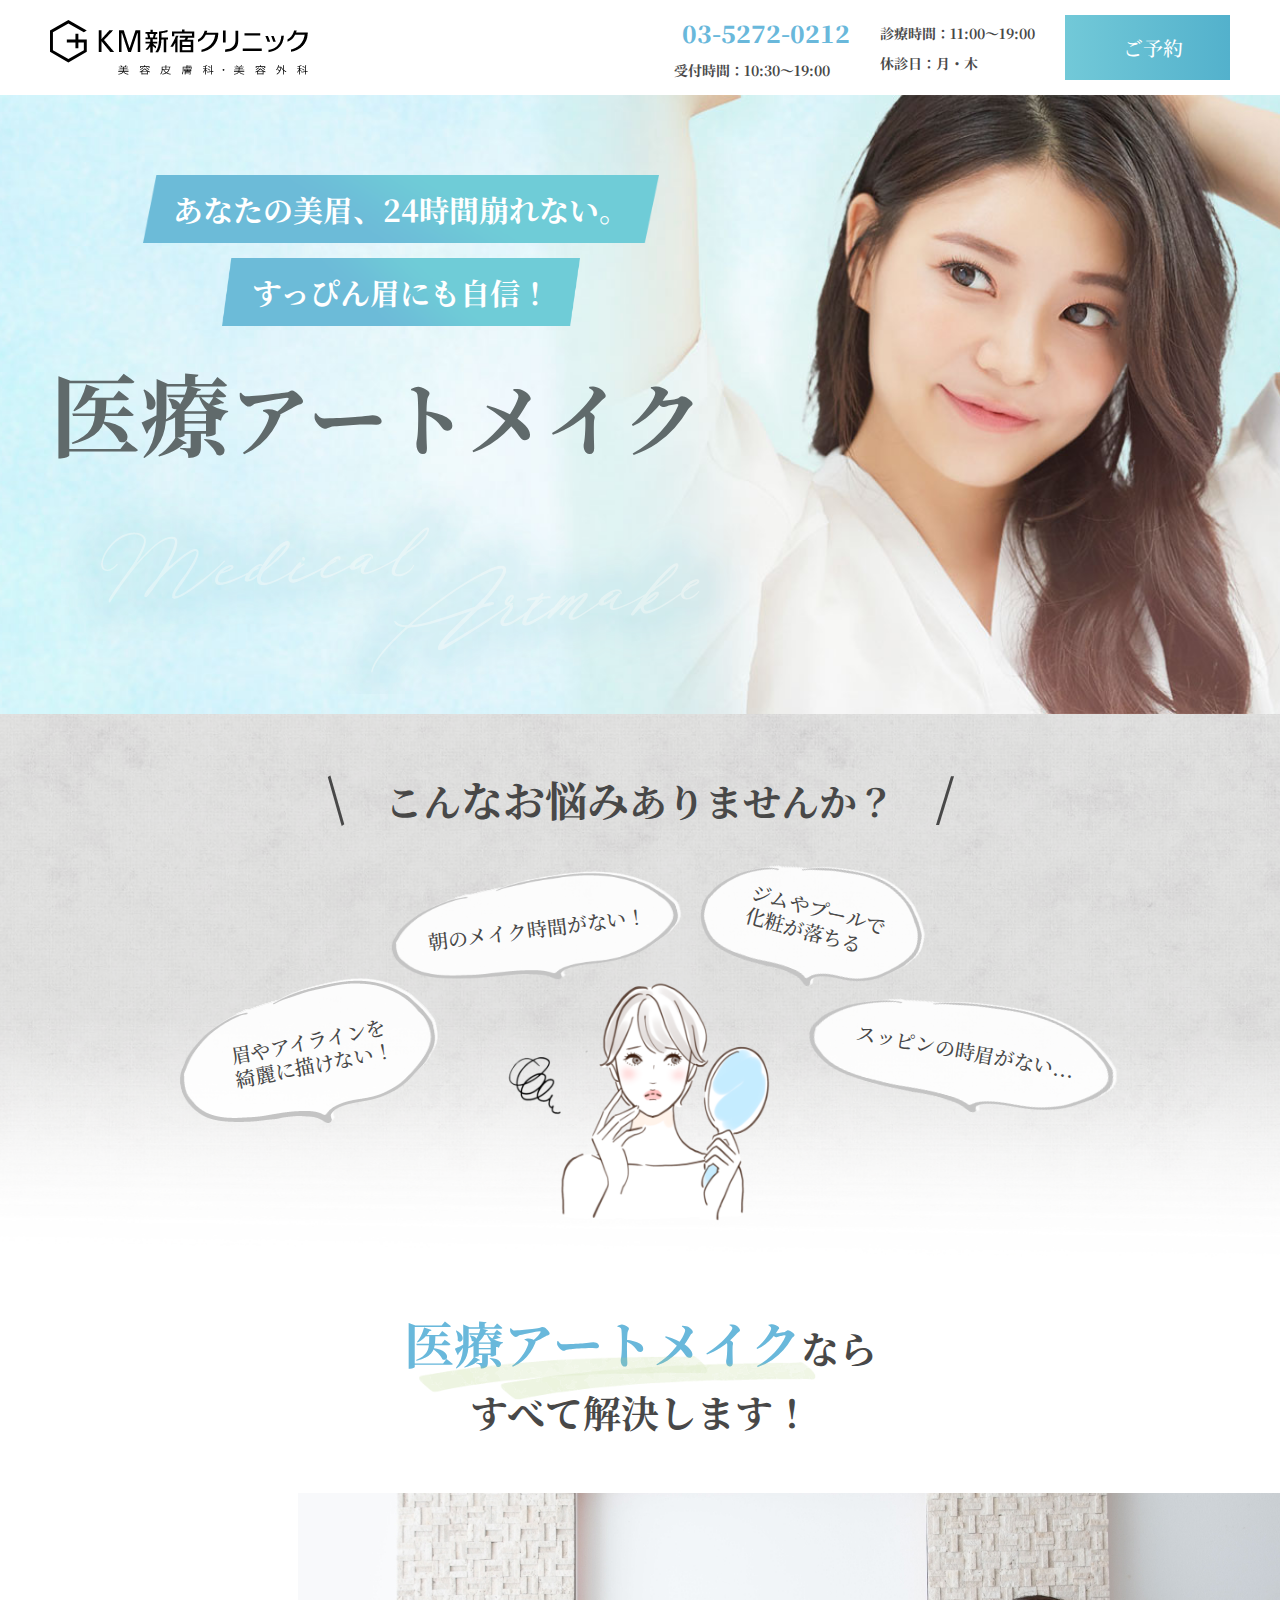
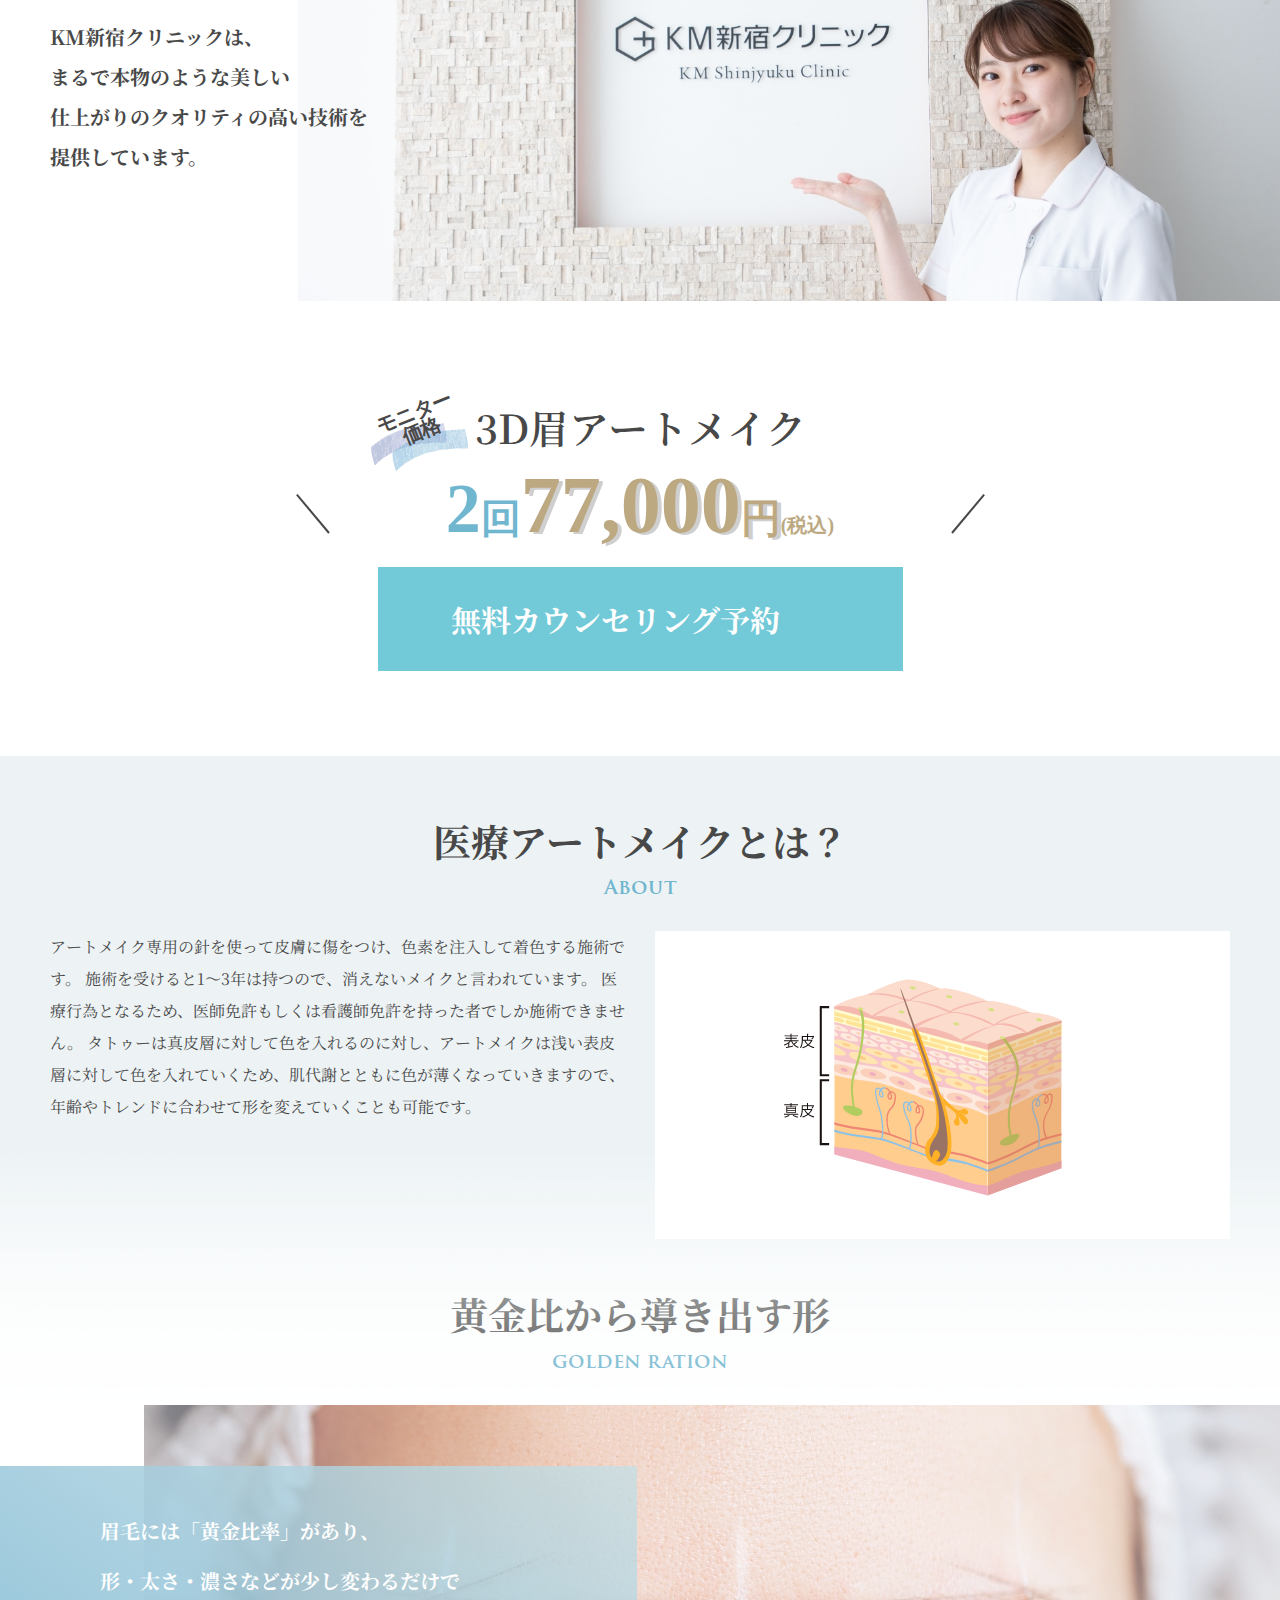
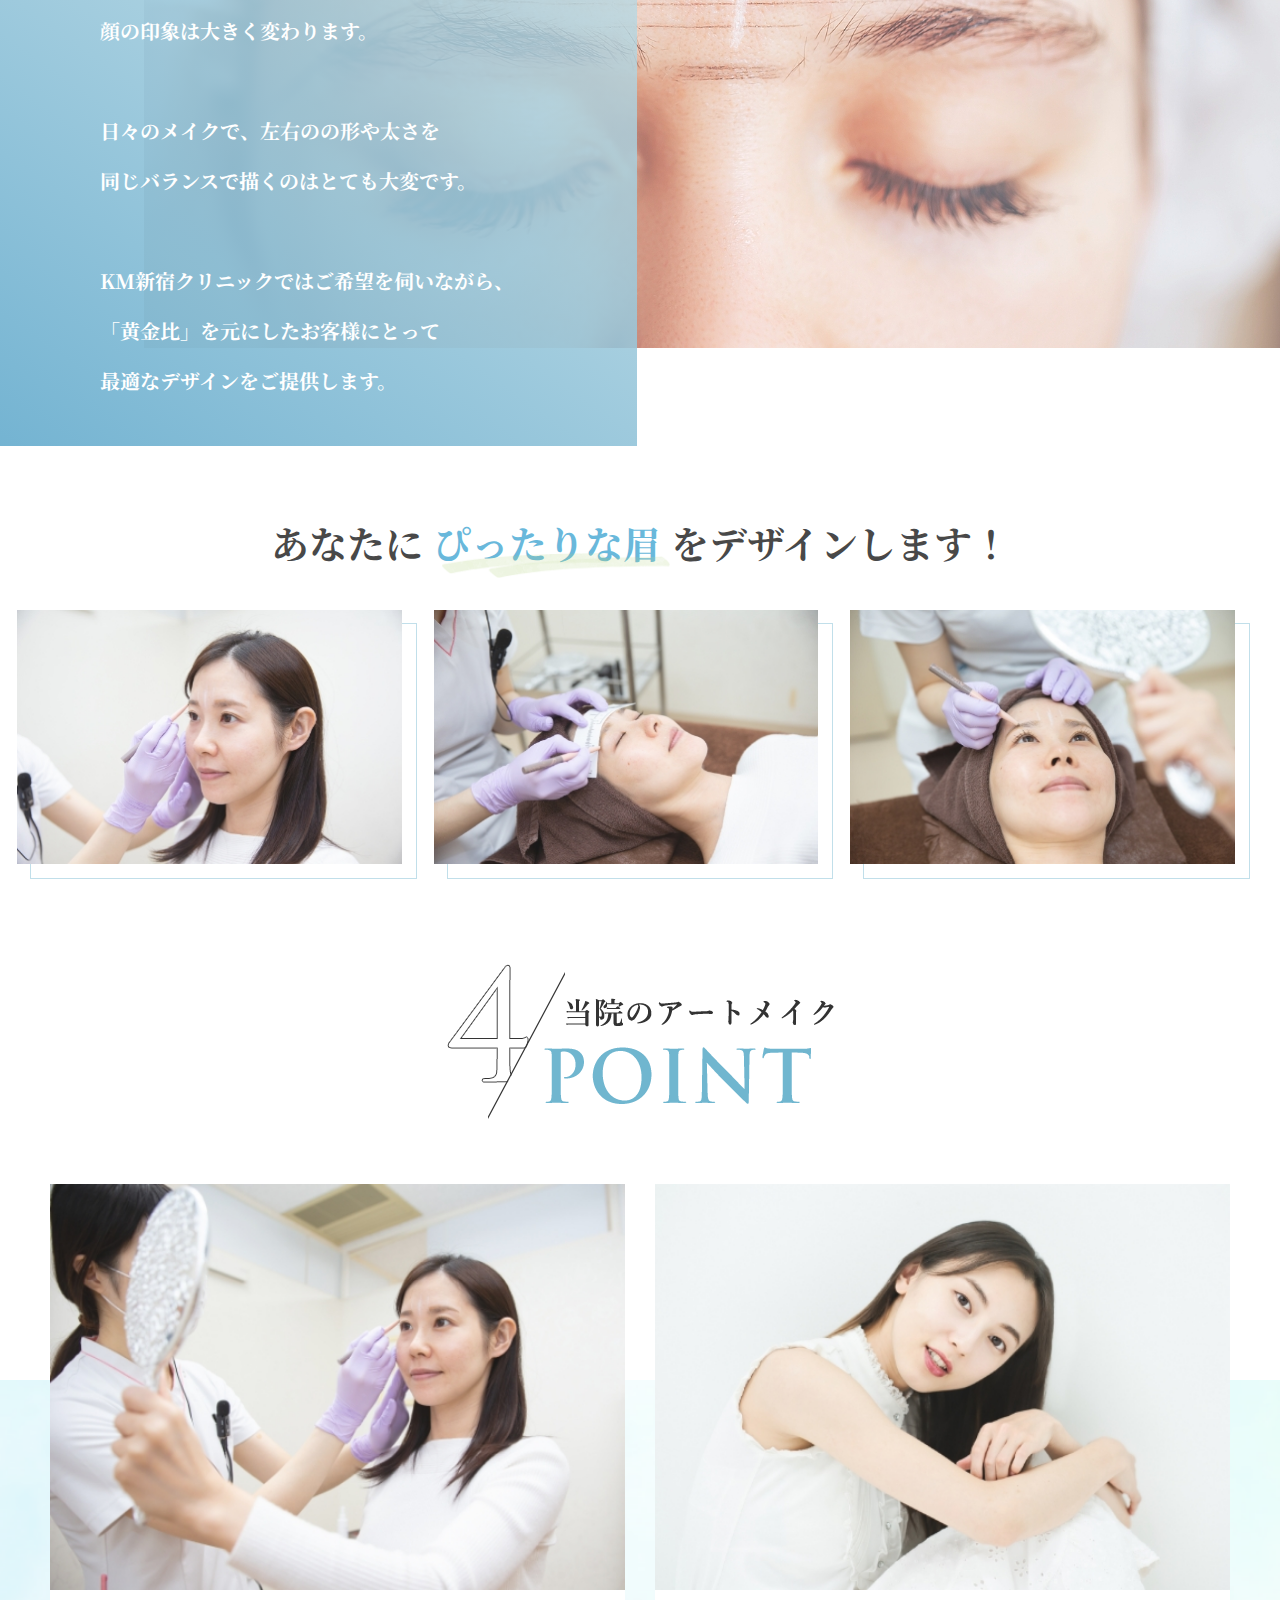
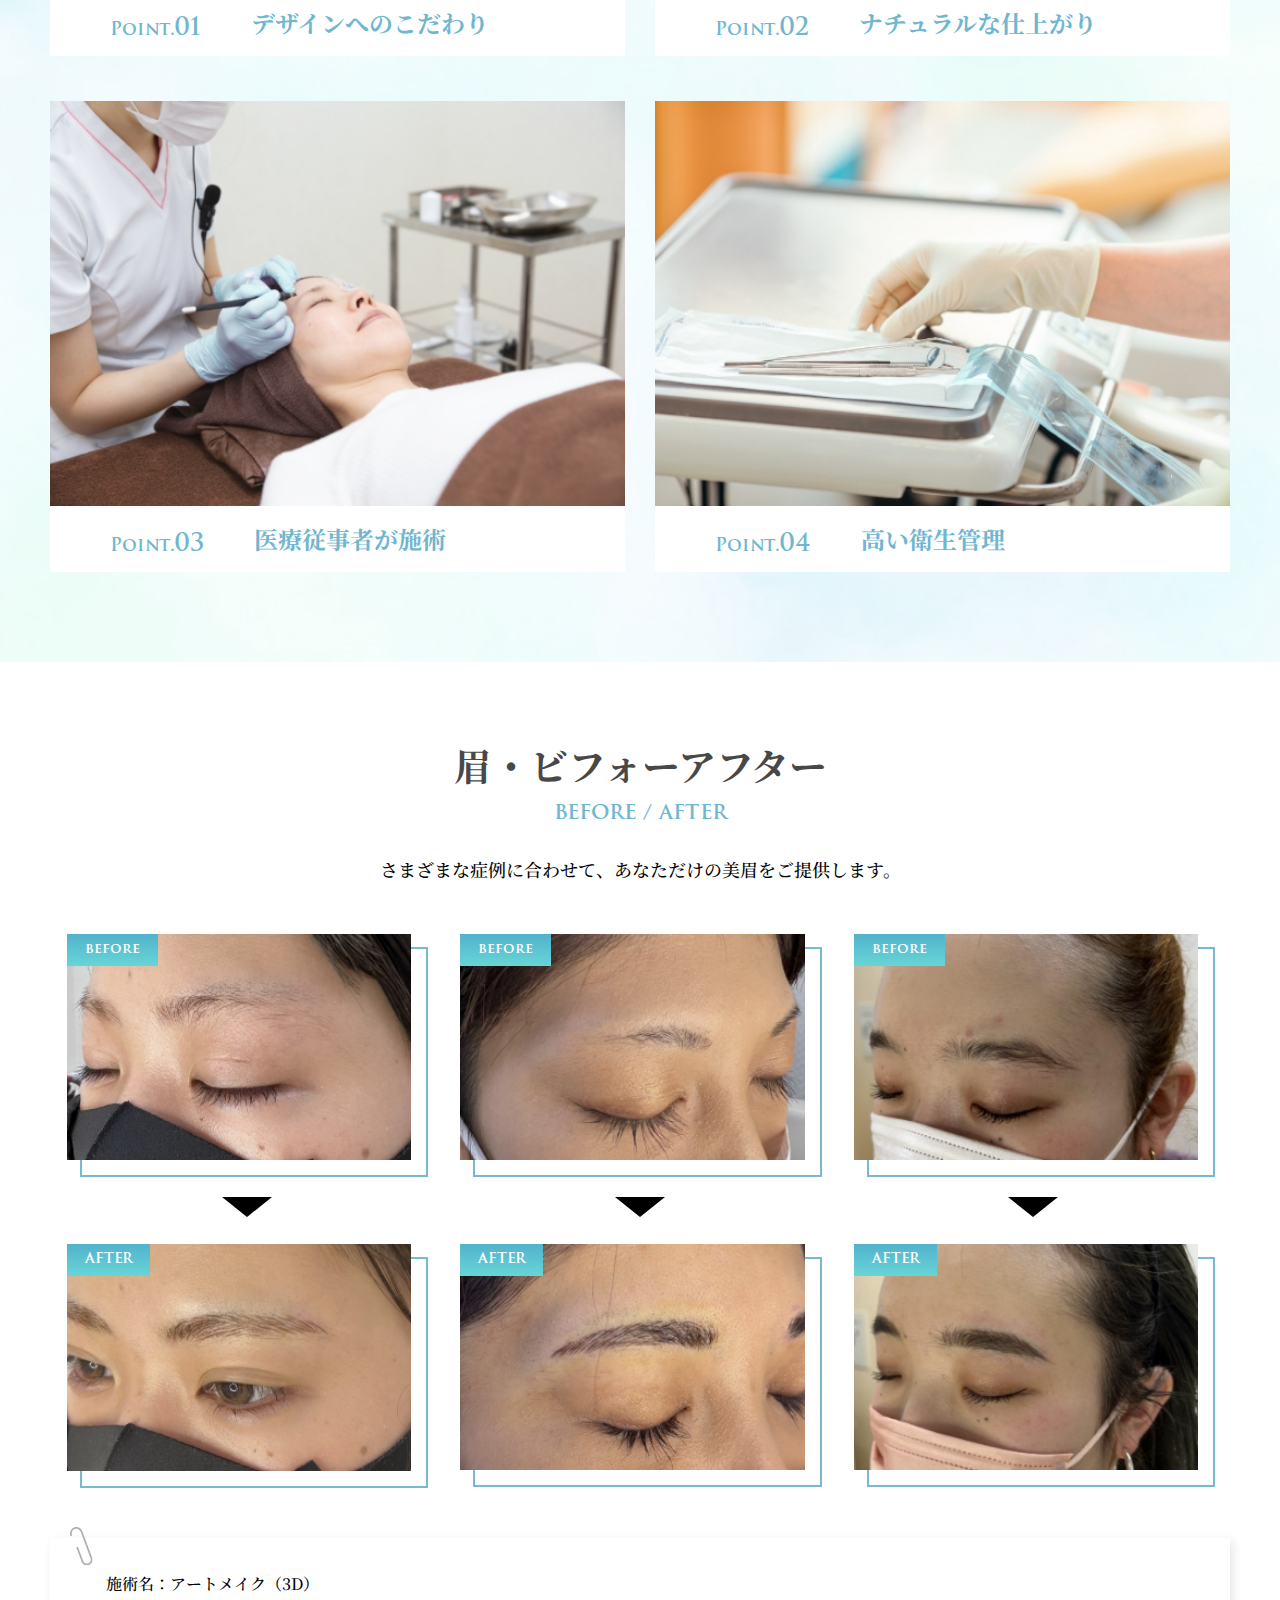
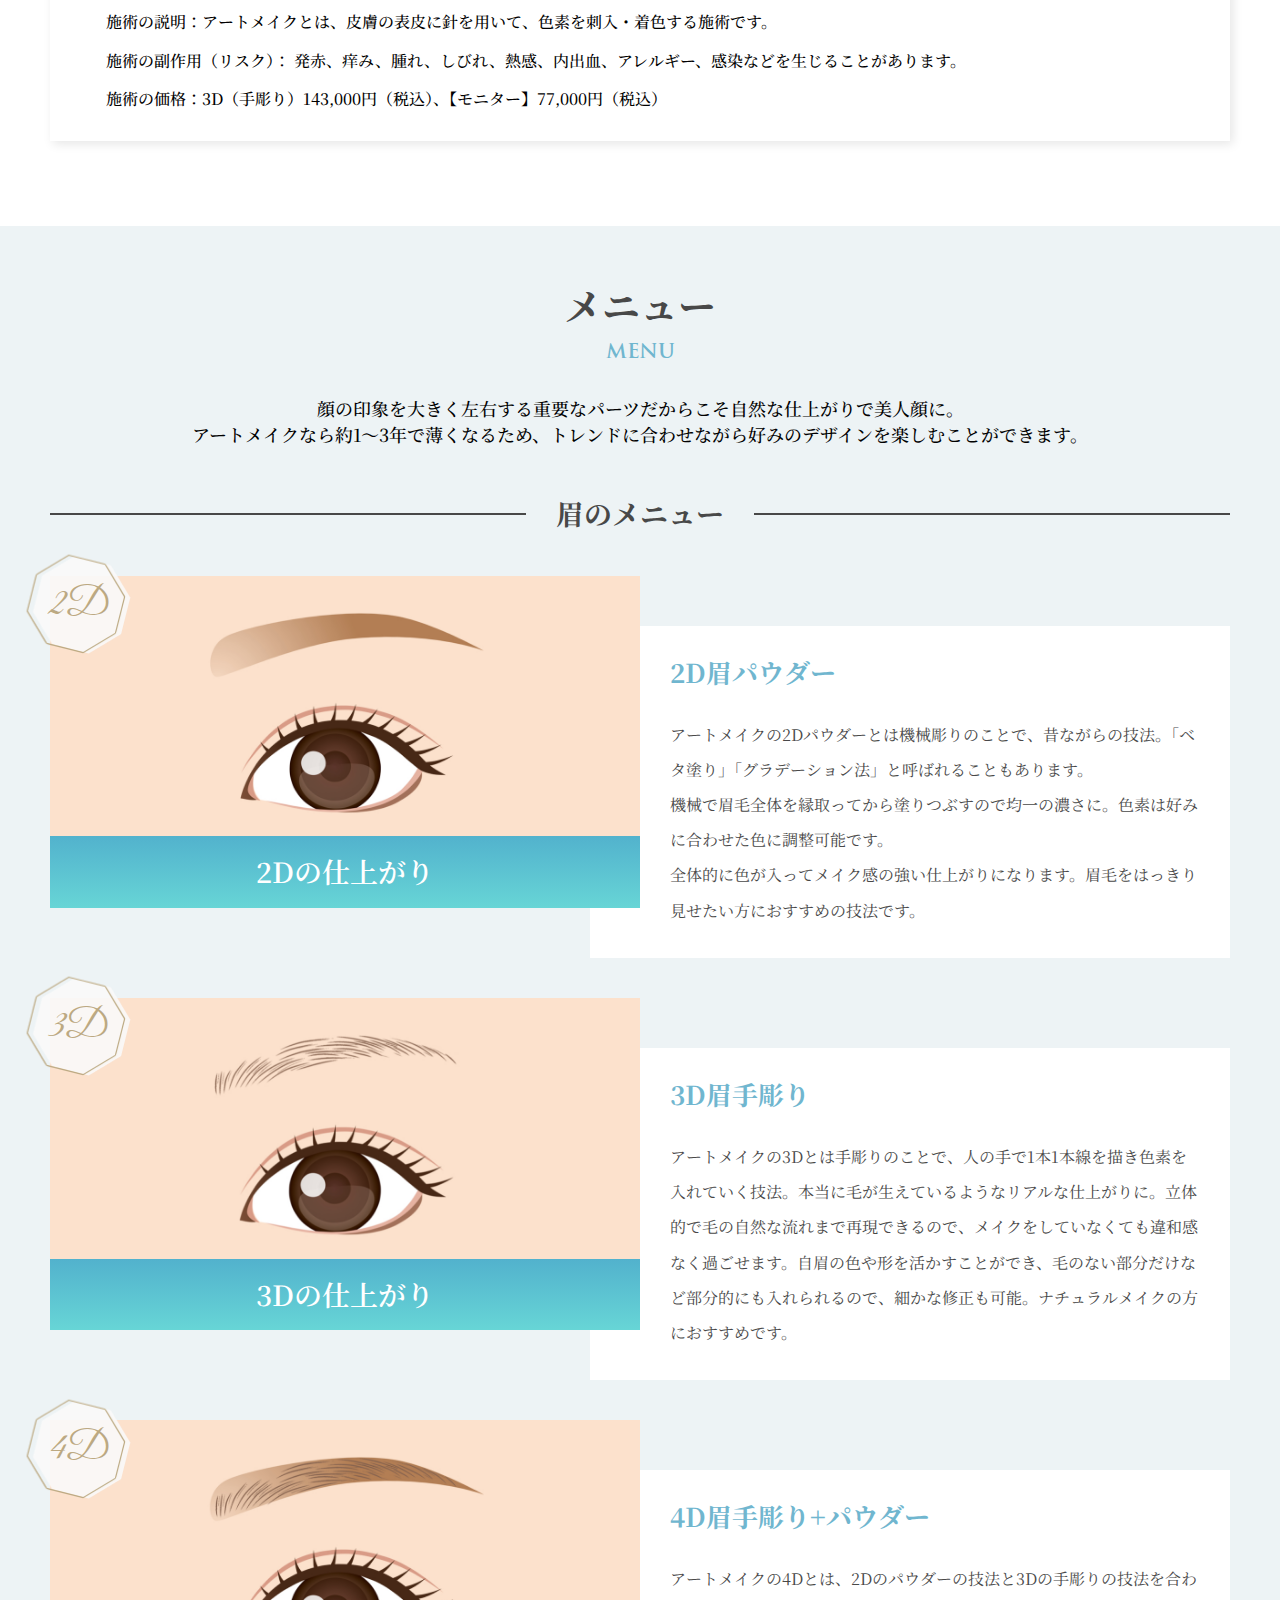
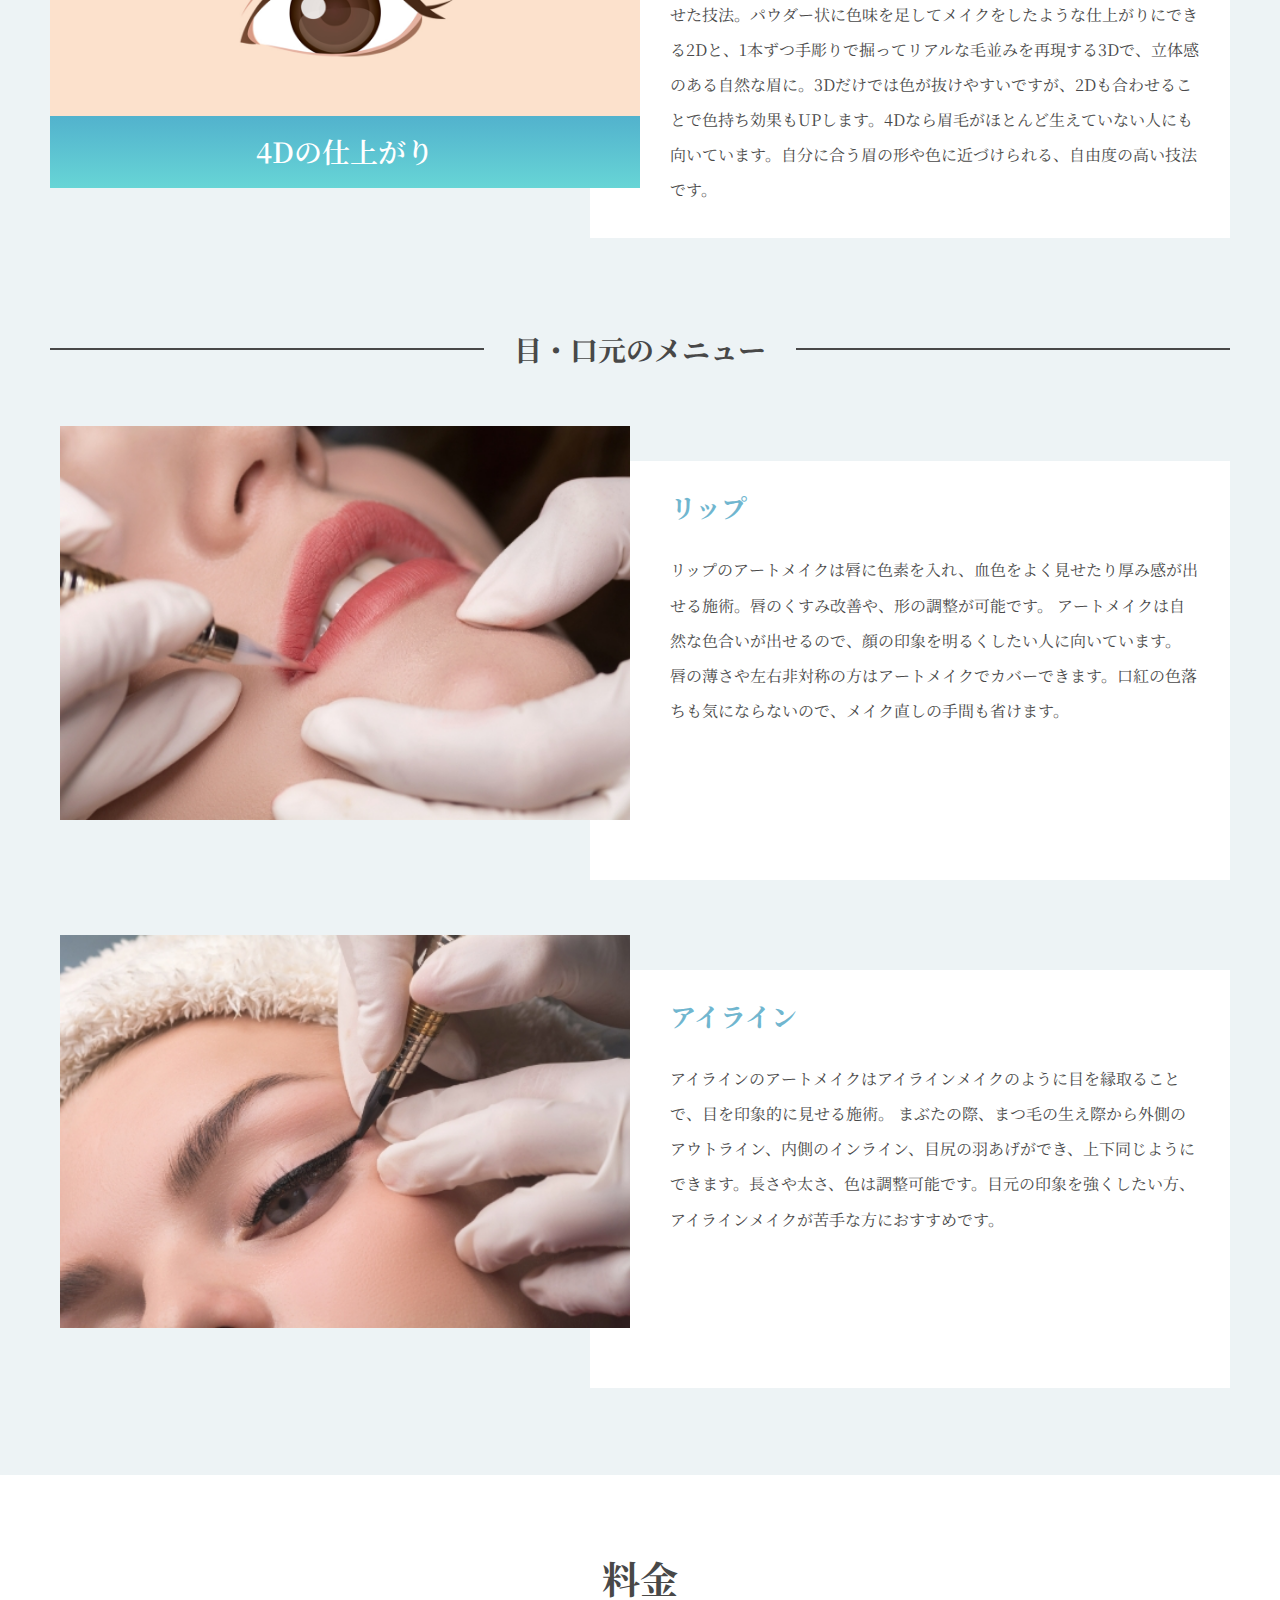
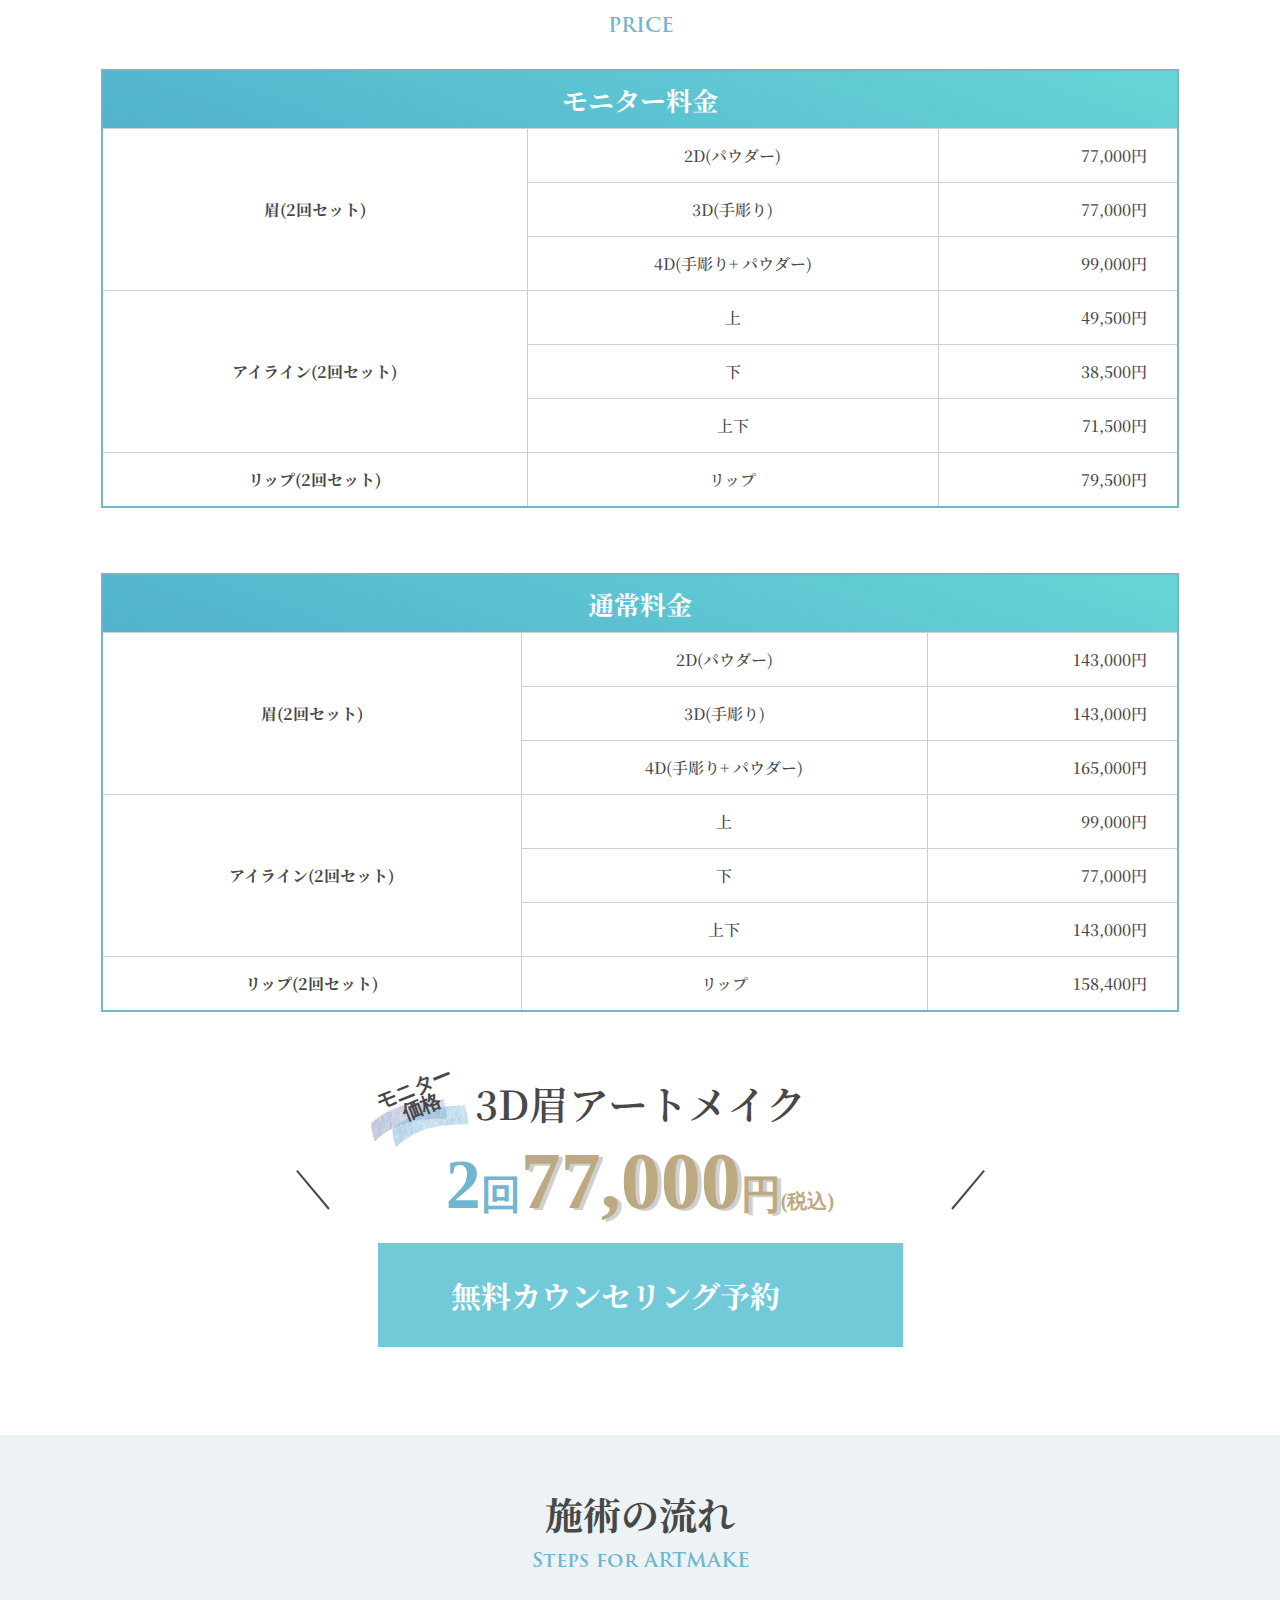
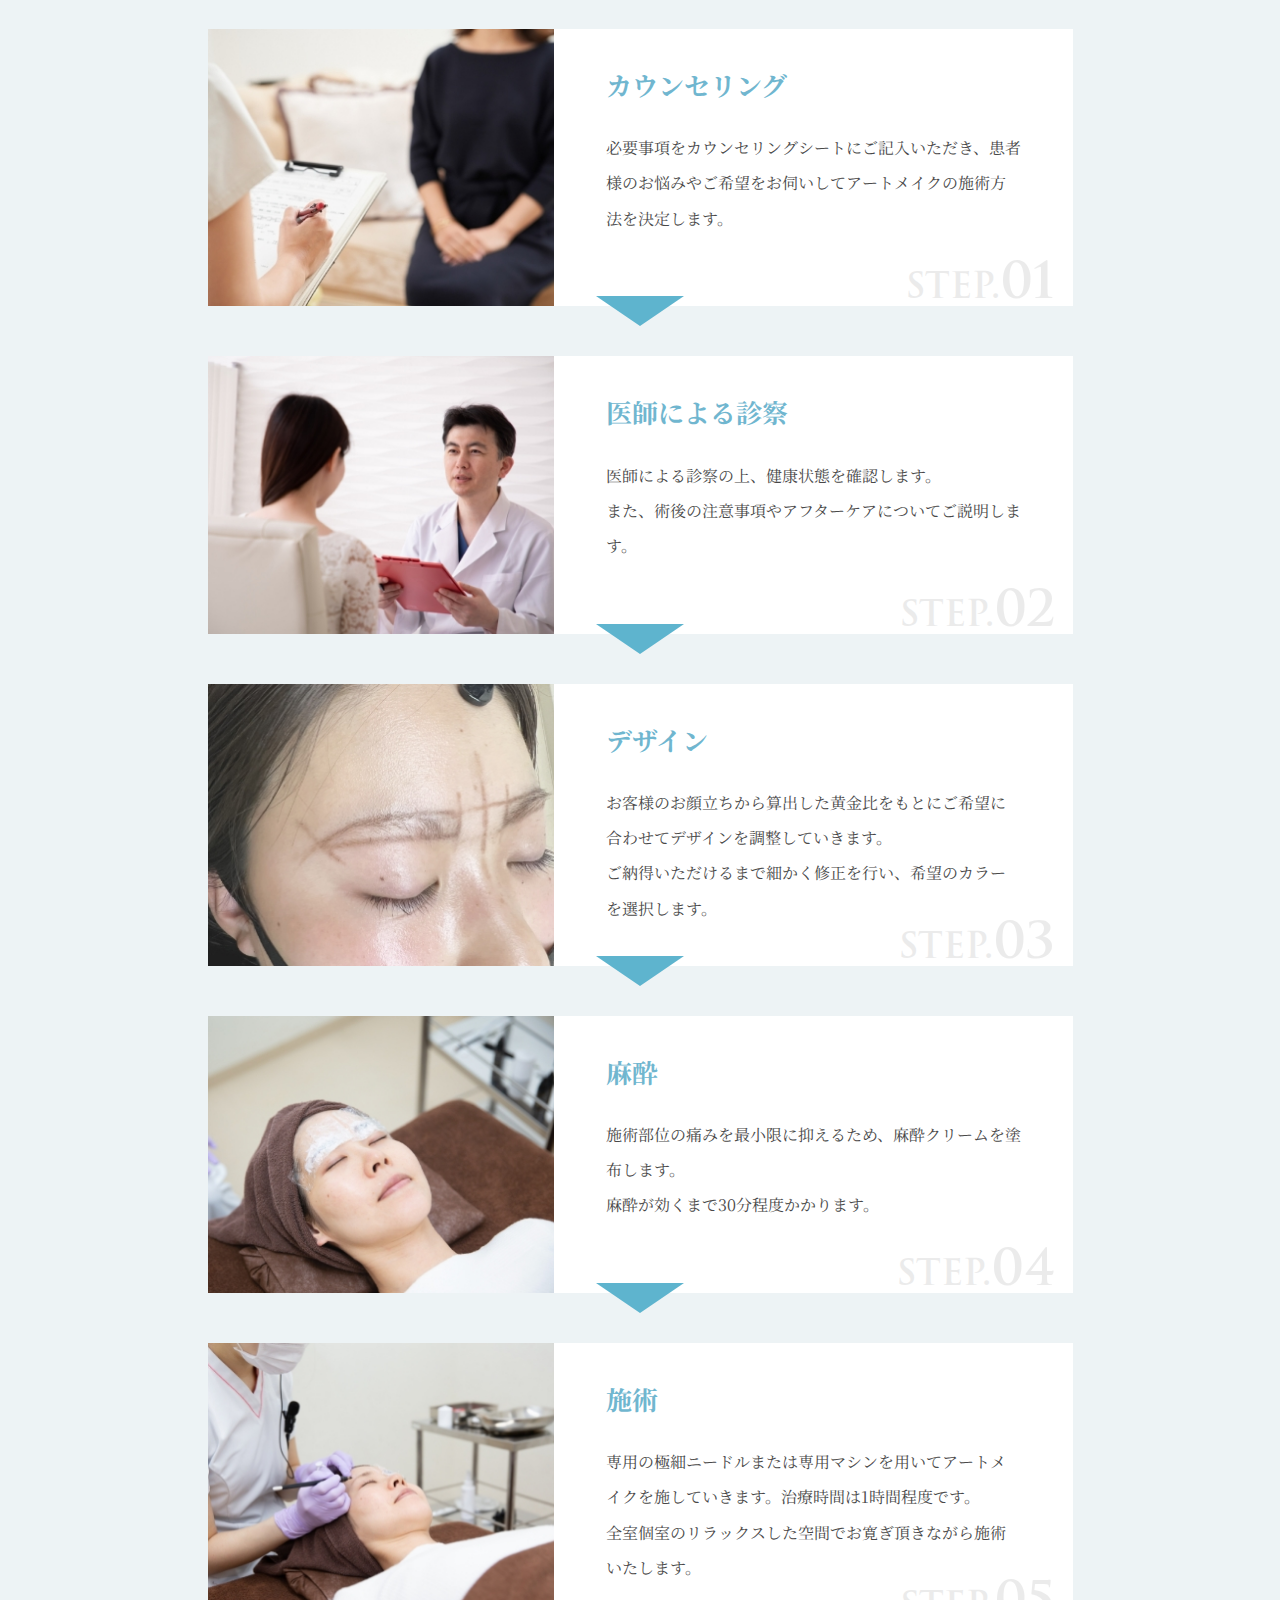
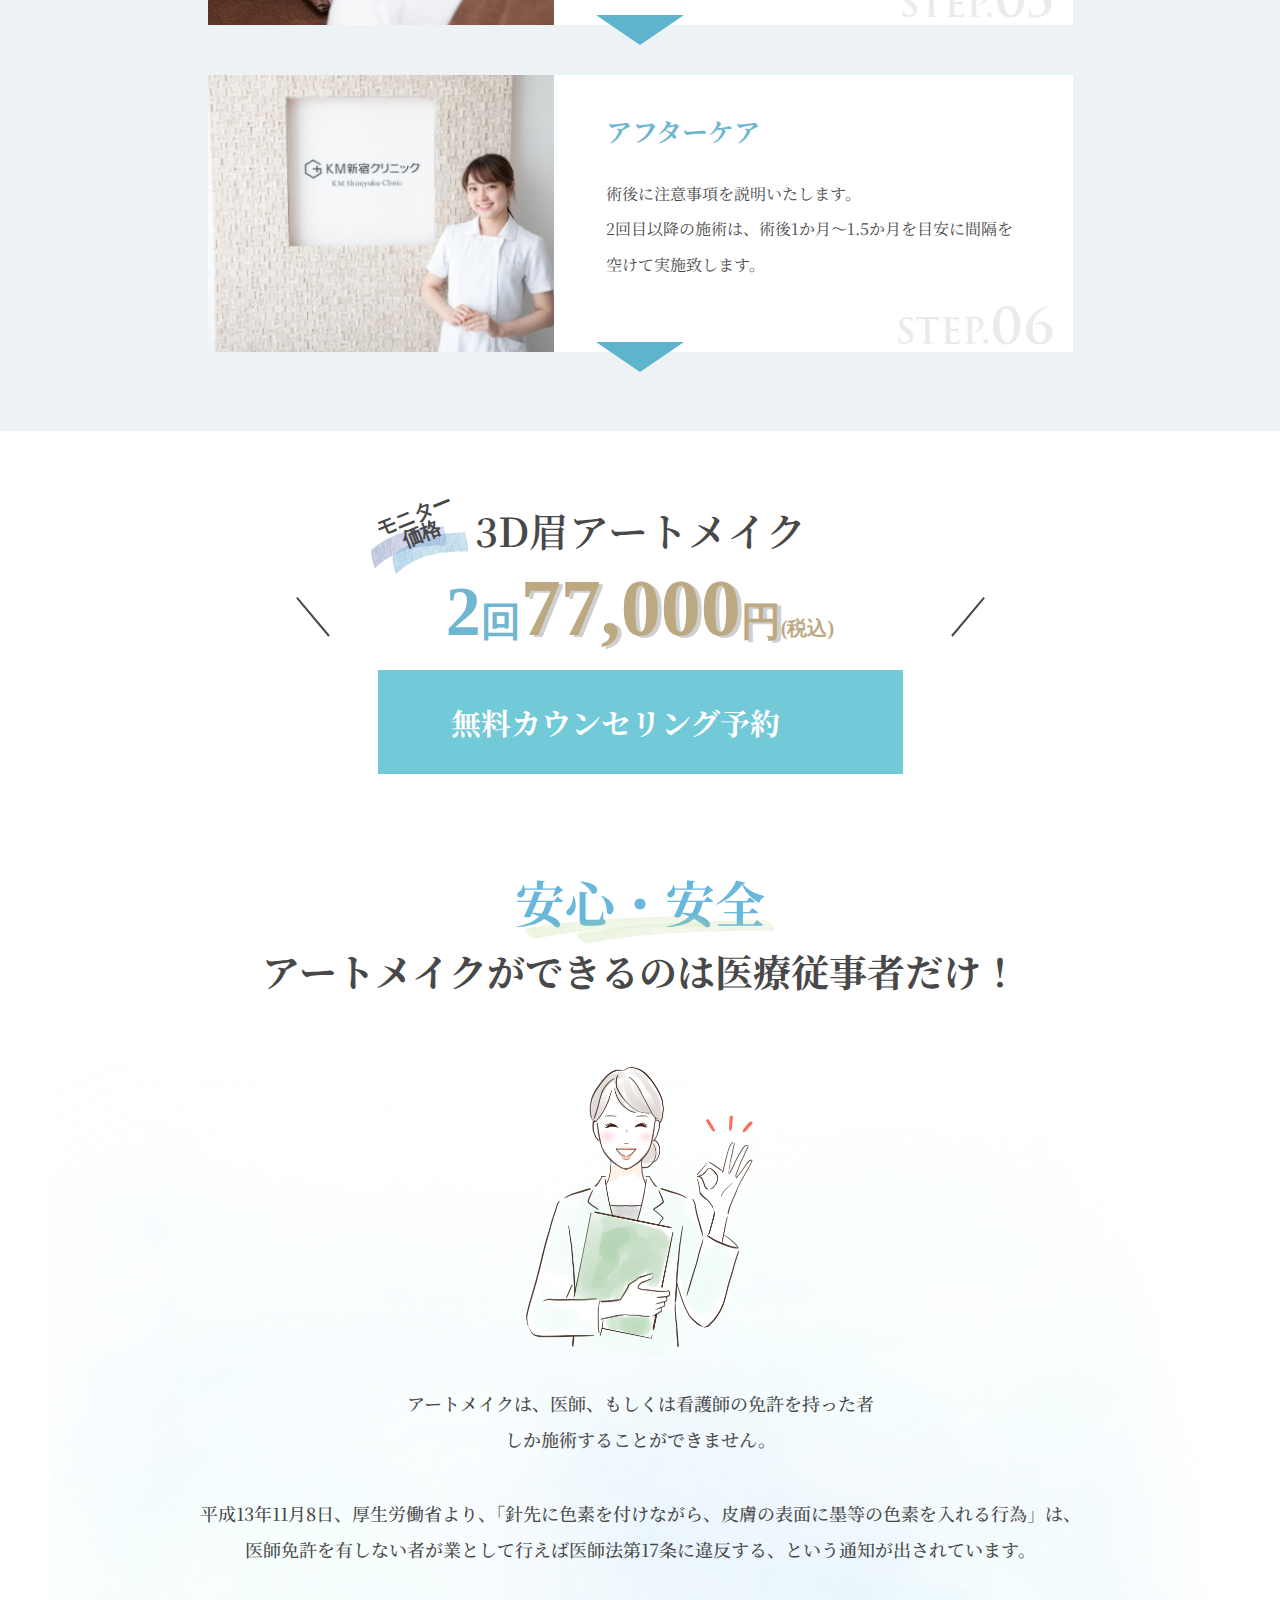
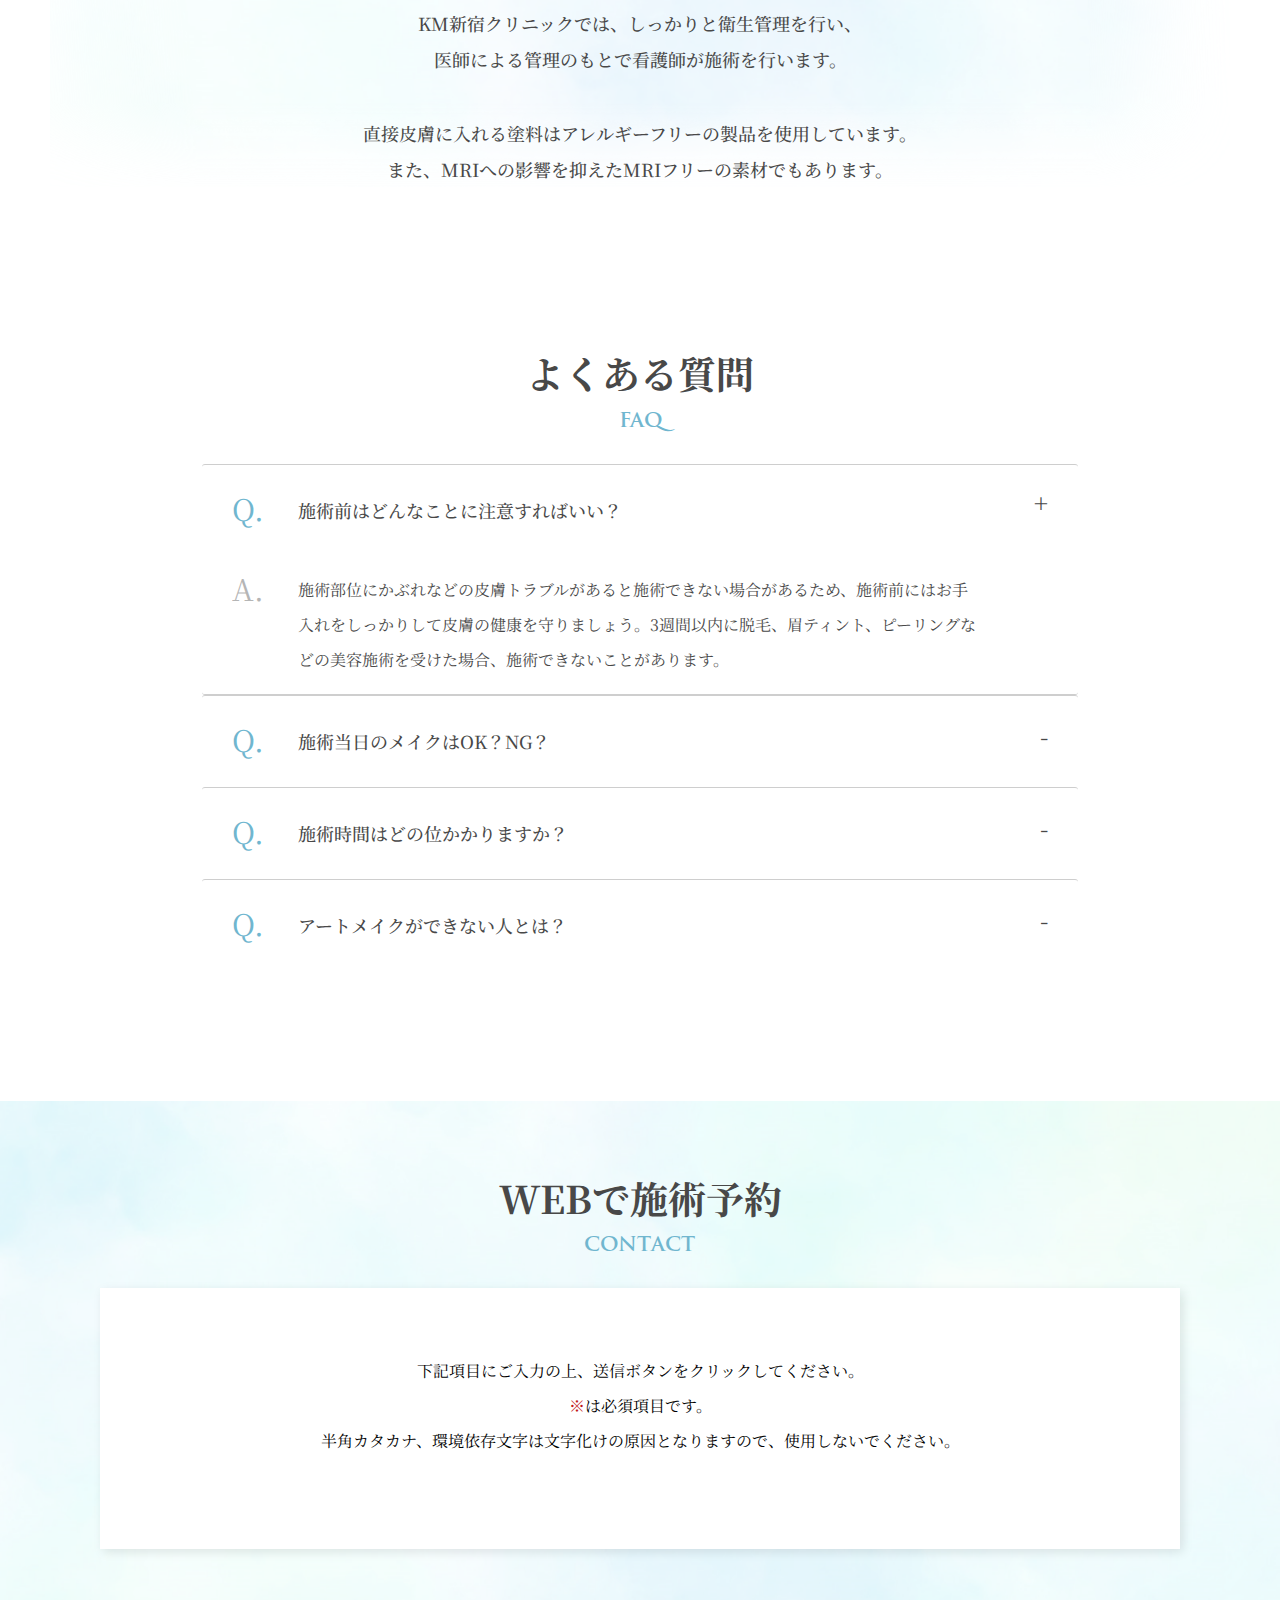
==== commit 3a05894a: "Responsive & Contact Imcomplete @SanjayBarad" ====
--- a/index.html
+++ b/index.html
@@ -1,27 +1,34 @@
 <!DOCTYPE html>
 <html>
+
 <head>
 	<title>ArtMake</title>
 	<meta charset="UTF-8">
 	<meta name="viewport" content="width=device-width, initial-scale=1.0">
+	<link rel="stylesheet" href="css/jquery-ui.css">
 	<link rel="stylesheet" type="text/css" href="css/style.css">
 	<link rel="stylesheet" type="text/css" href="css/responsive.css">
 	<link rel="icon" href="images/favicon.png">
 </head>
+
 <body>
-	<div class="loader-wrapper"><div class="loader"></div></div>
+	<div class="loader-wrapper">
+		<div class="loader"></div>
+	</div>
 	<header class="site_header">
 		<div class="custom_container">
 			<a href="indx.html">
 				<img src="images/logo.png" alt="logo image">
 			</a>
-			<a href="javascript:void(0);" class="navbar_toggler csp" type="button" data-toggle="collapse" data-target="#collapsibleNavbar">
+			<a href="javascript:void(0);" class="navbar_toggler csp" type="button" data-toggle="collapse"
+				data-target="#collapsibleNavbar">
 				<div class="navbar_toggler_inner"></div>
 			</a>
 			<nav class="custom_navbar">
 				<ul>
 					<li>
-						<a href="#" class="number_link"><i class="fas fa-phone-alt"></i>03-5272-0212 <span>受付時間：10:30～19:00</span></a>
+						<a href="#" class="number_link"><i class="fas fa-phone-alt"></i>03-5272-0212
+							<span>受付時間：10:30～19:00</span></a>
 					</li>
 					<li>
 						<a href="#">診療時間：11:00～19:00<span>休診日：月・木</span></a>
@@ -33,35 +40,91 @@
 			</nav>
 		</div>
 	</header>
-
-	<section class="site-banner"></section>
-
+	<section class="banner_section">
+		<div class="custom_container">
+			<div class="banner_content">
+				<h2>あなたの美眉、24時間崩れない。</h2>
+				<h3>すっぴん眉にも自信！</h3>
+				<h1><span>医療</span>アートメイク</h1>
+				<img src="images/banner_text.png" alt="banner text image">
+			</div>
+		</div>
+	</section>
+	<section class="problem_section">
+		<div class="custom_container">
+			<h2>こん<span>なお悩み</span>ありませんか？</h2>
+			<div class="problem_contnet_sec">
+				<div class="problem_contnet_text cpc">
+					<div class="problem_contnet_text_inner problem_contnet_text_first">
+						<p>眉やアイラインを<br>綺麗に描けない！</p>
+					</div>
+					<div class="problem_contnet_text_inner problem_contnet_text_second">
+						<p>朝のメイク時間がない！</p>
+					</div>
+					<div class="problem_contnet_text_inner problem_contnet_text_third">
+						<p>ジムやプールで<br>化粧が落ちる</p>
+					</div>
+					<div class="problem_contnet_text_inner problem_contnet_text_forth">
+						<p>スッピンの時眉がない...</p>
+					</div>
+				</div>
+				<div class="problem_contnet_text problem_contnet_text_slider csp">
+					<div class="problem_contnet_slider">
+						<div>
+							<div class="problem_contnet_text_inner problem_contnet_text_first">
+								<p>眉やアイラインを<br>綺麗に描けない！</p>
+							</div>
+						</div>
+						<div>
+							<div class="problem_contnet_text_inner problem_contnet_text_second">
+								<p>朝のメイク時間がない！</p>
+							</div>
+						</div>
+						<div>
+							<div class="problem_contnet_text_inner problem_contnet_text_third">
+								<p>ジムやプールで<br>化粧が落ちる</p>
+							</div>
+						</div>
+						<div>
+							<div class="problem_contnet_text_inner problem_contnet_text_forth">
+								<p>スッピンの時眉がない...</p>
+							</div>
+						</div>
+					</div>
+				</div>
+				<div class="problem_contnet_image">
+					<img src="images/problem_image_2.png" alt="problem image">
+				</div>
+			</div>
+		</div>
+	</section>
 	<section class="about_clinic_section">
 		<div class="custom_container">
 			<div class="sketch_heading">
-				<h2><span class="blue_color lg_font">医療アートメイク</span>なら<br/>
+				<h2><span class="blue_color lg_font">医療アートメイク</span>なら<br />
 					すべて解決します！</h2>
 			</div>
 		</div>
 		<div class="about_clinic_wrapper">
 			<img src="images/about_clinic.jpg" />
-			<p class="custom_container">KM新宿クリニックは、<br/>
-				まるで本物のような美しい<br/>
-				仕上がりのクオリティの高い技術を<br/>
+			<p class="custom_container">KM新宿クリニックは、<br />
+				まるで本物のような美しい<br />
+				仕上がりのクオリティの高い技術を<br />
 				提供しています。</p>
 		</div>
 		<div class="custom_container">
 			<div class="king_heading_wrapper">
 				<div class="king_heading">
-					<h6><span>モニター<br/>価格</span></h6>
+					<h6><span>モニター<br />価格</span></h6>
 					<h4>3D眉アートメイク</h4>
-					<h2><span class="blue_font">2</span><span class="blue_font md_font">回</span><span class="text_shadow_font lg_font">77,000</span><span class="text_shadow_font md_font">円</span><span class="sm_font">(税込)</span></h2>
+					<h2><span class="blue_font">2</span><span class="blue_font md_font">回</span><span
+							class="text_shadow_font lg_font">77,000</span><span
+							class="text_shadow_font md_font">円</span><span class="sm_font">(税込)</span></h2>
 					<a href="#" class="bttn">無料カウンセリング予約 <i class="fa fa-angle-right" aria-hidden="true"></i></a>
 				</div>
 			</div>
 		</div>
 	</section>
-
 	<section class="about_section">
 		<div class="custom_container">
 			<div class="regular_heading">
@@ -86,7 +149,6 @@
 			</div>
 		</div>
 	</section>
-
 	<section class="golden_ration">
 		<div class="custom_container">
 			<div class="regular_heading">
@@ -99,16 +161,16 @@
 				<img src="images/golden_ratio_about.jpg" />
 			</div>
 			<div class="content">
-				<p>眉毛には「黄金比率」があり、<br/>
-				形・太さ・濃さなどが少し変わるだけで<br/>
-				顔の印象は大きく変わります。</p>
-
-				<p>日々のメイクで、左右のの形や太さを<br/>
-				同じバランスで描くのはとても大変です。</p>
-
-				<p>KM新宿クリニックではご希望を伺いながら、<br/>
-				「黄金比」を元にしたお客様にとって<br/>
-				最適なデザインをご提供します。</p>
+				<p>眉毛には「黄金比率」があり、<br />
+					形・太さ・濃さなどが少し変わるだけで<br />
+					顔の印象は大きく変わります。</p>
+
+				<p>日々のメイクで、左右のの形や太さを<br />
+					同じバランスで描くのはとても大変です。</p>
+
+				<p>KM新宿クリニックではご希望を伺いながら、<br />
+					「黄金比」を元にしたお客様にとって<br />
+					最適なデザインをご提供します。</p>
 			</div>
 		</div>
 		<div class="golden_ration_grider">
@@ -121,17 +183,17 @@
 				<div class="custom_row">
 					<div class="custom_col_4">
 						<div class="golden_ration_eyebrow">
-							<img src="images/golden_eyebrow01.jpg"/>
+							<img src="images/golden_eyebrow01.jpg" />
 						</div>
 					</div>
 					<div class="custom_col_4">
 						<div class="golden_ration_eyebrow">
-							<img src="images/golden_eyebrow02.jpg"/>
+							<img src="images/golden_eyebrow02.jpg" />
 						</div>
 					</div>
 					<div class="custom_col_4">
 						<div class="golden_ration_eyebrow">
-							<img src="images/golden_eyebrow03.jpg"/>
+							<img src="images/golden_eyebrow03.jpg" />
 						</div>
 					</div>
 				</div>
@@ -191,7 +253,6 @@
 			</div>
 		</div>
 	</section>
-
 	<section class="before_after_section">
 		<div class="custom_container">
 			<div class="regular_heading">
@@ -207,7 +268,7 @@
 						<div class="img img_before">
 							<img src="images/before_img01.jpg" />
 						</div>
-						<span></span>
+						<span class="tag"></span>
 						<div class="img img_after">
 							<img src="images/after_img01.jpg" />
 						</div>
@@ -218,7 +279,7 @@
 						<div class="img img_before">
 							<img src="images/before_img02.jpg" />
 						</div>
-						<span></span>
+						<span class="tag"></span>
 						<div class="img img_after">
 							<img src="images/after_img02.jpg" />
 						</div>
@@ -229,7 +290,7 @@
 						<div class="img img_before">
 							<img src="images/before_img03.jpg" />
 						</div>
-						<span></span>
+						<span class="tag"></span>
 						<div class="img img_after">
 							<img src="images/after_img03.jpg" />
 						</div>
@@ -238,15 +299,14 @@
 			</div>
 			<div class="before_after_bottom_content">
 				<div class="para">
-					<p>施術名：アートメイク（3D）<br/>
-						施術の説明：アートメイクとは、皮膚の表皮に針を用いて、色素を刺入・着色する施術です。<br/>
-						施術の副作用（リスク）： 発赤、痒み、腫れ、しびれ、熱感、内出血、アレルギー、感染などを生じることがあります。<br/>
+					<p>施術名：アートメイク（3D）<br />
+						施術の説明：アートメイクとは、皮膚の表皮に針を用いて、色素を刺入・着色する施術です。<br />
+						施術の副作用（リスク）： 発赤、痒み、腫れ、しびれ、熱感、内出血、アレルギー、感染などを生じることがあります。<br />
 						施術の価格：3D（手彫り）143,000円（税込）、【モニター】77,000円（税込）</p>
 				</div>
 			</div>
 		</div>
 	</section>
-
 	<section class="menu_section">
 		<div class="custom_container">
 			<div class="regular_heading">
@@ -254,7 +314,7 @@
 				<h6>MENU</h6>
 			</div>
 			<div class="custom_para custom_text_center">
-				<p>顔の印象を大きく左右する重要なパーツだからこそ自然な仕上がりで美人顔に。<br/>
+				<p>顔の印象を大きく左右する重要なパーツだからこそ自然な仕上がりで美人顔に。<br />
 					アートメイクなら約1～3年で薄くなるため、トレンドに合わせながら好みのデザインを楽しむことができます。</p>
 			</div>
 			<div class="menu_section_head">
@@ -275,96 +335,78 @@
 					</div>
 					<div class="col_cont">
 						<h4>2D眉パウダー</h4>
-						<p>アートメイクの2Dパウダーとは機械彫りのことで、昔ながらの技法。「ベタ塗り」「グラデーション法」と呼ばれることもあります。<br/>
-							機械で眉毛全体を縁取ってから塗りつぶすので均一の濃さに。色素は好みに合わせた色に調整可能です。<br/>
+						<p>アートメイクの2Dパウダーとは機械彫りのことで、昔ながらの技法。「ベタ塗り」「グラデーション法」と呼ばれることもあります。<br />
+							機械で眉毛全体を縁取ってから塗りつぶすので均一の濃さに。色素は好みに合わせた色に調整可能です。<br />
 							全体的に色が入ってメイク感の強い仕上がりになります。眉毛をはっきり見せたい方におすすめの技法です。</p>
 					</div>
 				</div>
 				<div class="menu_section_layer">
 					<div class="col_img">
 						<div class="tag">
-							<span>2D</span>
+							<span>3D</span>
 						</div>
 						<div class="img">
-							<img src="images/menu_img_2d.png" />
+							<img src="images/menu_img_3d.png" />
 						</div>
 						<div class="img_text">
-							<h4>2Dの仕上がり</h4>
-						</div>
-					</div>
-					<div class="col_cont">
-						<h4>2D眉パウダー</h4>
-						<p>アートメイクの2Dパウダーとは機械彫りのことで、昔ながらの技法。「ベタ塗り」「グラデーション法」と呼ばれることもあります。<br/>
-							機械で眉毛全体を縁取ってから塗りつぶすので均一の濃さに。色素は好みに合わせた色に調整可能です。<br/>
-							全体的に色が入ってメイク感の強い仕上がりになります。眉毛をはっきり見せたい方におすすめの技法です。</p>
+							<h4>3Dの仕上がり</h4>
+						</div>
+					</div>
+					<div class="col_cont">
+						<h4>3D眉手彫り</h4>
+						<p>アートメイクの3Dとは手彫りのことで、人の手で1本1本線を描き色素を入れていく技法。本当に毛が生えているようなリアルな仕上がりに。立体的で毛の自然な流れまで再現できるので、メイクをしていなくても違和感なく過ごせます。自眉の色や形を活かすことができ、毛のない部分だけなど部分的にも入れられるので、細かな修正も可能。ナチュラルメイクの方におすすめです。</p>
 					</div>
 				</div>
 				<div class="menu_section_layer">
 					<div class="col_img">
 						<div class="tag">
-							<span>2D</span>
+							<span>4D</span>
 						</div>
 						<div class="img">
-							<img src="images/menu_img_2d.png" />
+							<img src="images/menu_img_4d.png" />
 						</div>
 						<div class="img_text">
-							<h4>2Dの仕上がり</h4>
-						</div>
-					</div>
-					<div class="col_cont">
-						<h4>2D眉パウダー</h4>
-						<p>アートメイクの2Dパウダーとは機械彫りのことで、昔ながらの技法。「ベタ塗り」「グラデーション法」と呼ばれることもあります。<br/>
-							機械で眉毛全体を縁取ってから塗りつぶすので均一の濃さに。色素は好みに合わせた色に調整可能です。<br/>
-							全体的に色が入ってメイク感の強い仕上がりになります。眉毛をはっきり見せたい方におすすめの技法です。</p>
+							<h4>4Dの仕上がり</h4>
+						</div>
+					</div>
+					<div class="col_cont">
+						<h4>4D眉手彫り+パウダー</h4>
+						<p>アートメイクの4Dとは、2Dのパウダーの技法と3Dの手彫りの技法を合わせた技法。パウダー状に色味を足してメイクをしたような仕上がりにできる2Dと、1本ずつ手彫りで掘ってリアルな毛並みを再現する3Dで、立体感のある自然な眉に。3Dだけでは色が抜けやすいですが、2Dも合わせることで色持ち効果もUPします。4Dなら眉毛がほとんど生えていない人にも向いています。自分に合う眉の形や色に近づけられる、自由度の高い技法です。</p>
 					</div>
 				</div>
 			</div>
 			<div class="menu_section_head">
-				<h3>眉のメニュー</h3>
+				<h3>目・口元のメニュー</h3>
 			</div>
 			<div class="menu_section_glry">
 				<div class="menu_section_layer">
-					<div class="col_img">
-						<div class="tag">
-							<span>2D</span>
-						</div>
+					<div class="col_img bg_none">
 						<div class="img">
-							<img src="images/menu_img_2d.png" />
-						</div>
-						<div class="img_text">
-							<h4>2Dの仕上がり</h4>
-						</div>
-					</div>
-					<div class="col_cont">
-						<h4>2D眉パウダー</h4>
-						<p>アートメイクの2Dパウダーとは機械彫りのことで、昔ながらの技法。「ベタ塗り」「グラデーション法」と呼ばれることもあります。<br/>
-							機械で眉毛全体を縁取ってから塗りつぶすので均一の濃さに。色素は好みに合わせた色に調整可能です。<br/>
-							全体的に色が入ってメイク感の強い仕上がりになります。眉毛をはっきり見せたい方におすすめの技法です。</p>
+							<img src="images/menu_img04.jpg" />
+						</div>
+					</div>
+					<div class="col_cont">
+						<h4>リップ</h4>
+						<p>リップのアートメイクは唇に色素を入れ、血色をよく見せたり厚み感が出せる施術。唇のくすみ改善や、形の調整が可能です。
+							アートメイクは自然な色合いが出せるので、顔の印象を明るくしたい人に向いています。
+							唇の薄さや左右非対称の方はアートメイクでカバーできます。口紅の色落ちも気にならないので、メイク直しの手間も省けます。</p>
 					</div>
 				</div>
 				<div class="menu_section_layer">
-					<div class="col_img">
-						<div class="tag">
-							<span>2D</span>
-						</div>
+					<div class="col_img bg_none">
 						<div class="img">
-							<img src="images/menu_img_2d.png" />
-						</div>
-						<div class="img_text">
-							<h4>2Dの仕上がり</h4>
-						</div>
-					</div>
-					<div class="col_cont">
-						<h4>2D眉パウダー</h4>
-						<p>アートメイクの2Dパウダーとは機械彫りのことで、昔ながらの技法。「ベタ塗り」「グラデーション法」と呼ばれることもあります。<br/>
-							機械で眉毛全体を縁取ってから塗りつぶすので均一の濃さに。色素は好みに合わせた色に調整可能です。<br/>
-							全体的に色が入ってメイク感の強い仕上がりになります。眉毛をはっきり見せたい方におすすめの技法です。</p>
-					</div>
-				</div>
-			</div>
-		</div>
-	</section>
-
+							<img src="images/menu_img05.jpg" />
+						</div>
+					</div>
+					<div class="col_cont">
+						<h4>アイライン</h4>
+						<p>アイラインのアートメイクはアイラインメイクのように目を縁取ることで、目を印象的に見せる施術。
+							まぶたの際、まつ毛の生え際から外側のアウトライン、内側のインライン、目尻の羽あげができ、上下同じようにできます。長さや太さ、色は調整可能です。目元の印象を強くしたい方、アイラインメイクが苦手な方におすすめです。</p>
+					</div>
+				</div>
+			</div>
+		</div>
+	</section>
 	<section class="price_section">
 		<div class="custom_container">
 			<div class="regular_heading">
@@ -455,15 +497,16 @@
 			</div>
 			<div class="king_heading_wrapper">
 				<div class="king_heading">
-					<h6><span>モニター<br/>価格</span></h6>
+					<h6><span>モニター<br />価格</span></h6>
 					<h4>3D眉アートメイク</h4>
-					<h2><span class="blue_font">2</span><span class="blue_font md_font">回</span><span class="text_shadow_font lg_font">77,000</span><span class="text_shadow_font md_font">円</span><span class="sm_font">(税込)</span></h2>
+					<h2><span class="blue_font">2</span><span class="blue_font md_font">回</span><span
+							class="text_shadow_font lg_font">77,000</span><span
+							class="text_shadow_font md_font">円</span><span class="sm_font">(税込)</span></h2>
 					<a href="#" class="bttn">無料カウンセリング予約 <i class="fa fa-angle-right" aria-hidden="true"></i></a>
 				</div>
 			</div>
 		</div>
 	</section>
-
 	<section class="stepper_section">
 		<div class="custom_container">
 			<div class="regular_heading">
@@ -473,65 +516,65 @@
 			<div class="stepper_row">
 				<div class="stepper_item">
 					<div class="col_img">
-						<img src="images/stepper_img01.jpg"/>
+						<img src="images/stepper_img01.jpg" />
 					</div>
 					<div class="col_cont">
 						<h4>カウンセリング</h4>
 						<p>必要事項をカウンセリングシートにご記入いただき、患者様のお悩みやご希望をお伺いしてアートメイクの施術方法を決定します。</p>
-					<div class="tag">Step.<span>01</span></div>
+						<div class="tag">Step.<span>01</span></div>
 					</div>
 				</div>
 				<div class="stepper_item">
 					<div class="col_img">
-						<img src="images/stepper_img02.jpg"/>
+						<img src="images/stepper_img02.jpg" />
 					</div>
 					<div class="col_cont">
 						<h4>医師による診察</h4>
-						<p>医師による診察の上、健康状態を確認します。<br/>
+						<p>医師による診察の上、健康状態を確認します。<br />
 							また、術後の注意事項やアフターケアについてご説明します。</p>
 						<div class="tag">Step.<span>02</span></div>
 					</div>
 				</div>
 				<div class="stepper_item">
 					<div class="col_img">
-						<img src="images/stepper_img03.jpg"/>
+						<img src="images/stepper_img03.jpg" />
 					</div>
 					<div class="col_cont">
 						<h4>デザイン</h4>
-						<p>お客様のお顔立ちから算出した黄金比をもとにご希望に合わせてデザインを調整していきます。 <br/>
+						<p>お客様のお顔立ちから算出した黄金比をもとにご希望に合わせてデザインを調整していきます。 <br />
 							ご納得いただけるまで細かく修正を行い、希望のカラーを選択します。</p>
 						<div class="tag">Step.<span>03</span></div>
 					</div>
 				</div>
 				<div class="stepper_item">
 					<div class="col_img">
-						<img src="images/stepper_img04.jpg"/>
+						<img src="images/stepper_img04.jpg" />
 					</div>
 					<div class="col_cont">
 						<h4>麻酔</h4>
-						<p>施術部位の痛みを最小限に抑えるため、麻酔クリームを塗布します。<br/>
+						<p>施術部位の痛みを最小限に抑えるため、麻酔クリームを塗布します。<br />
 							麻酔が効くまで30分程度かかります。</p>
 						<div class="tag">Step.<span>04</span></div>
 					</div>
 				</div>
 				<div class="stepper_item">
 					<div class="col_img">
-						<img src="images/stepper_img05.jpg"/>
+						<img src="images/stepper_img05.jpg" />
 					</div>
 					<div class="col_cont">
 						<h4>施術</h4>
-						<p>専用の極細ニードルまたは専用マシンを用いてアートメイクを施していきます。治療時間は1時間程度です。<br/>
+						<p>専用の極細ニードルまたは専用マシンを用いてアートメイクを施していきます。治療時間は1時間程度です。<br />
 							全室個室のリラックスした空間でお寛ぎ頂きながら施術いたします。</p>
 						<div class="tag">Step.<span>05</span></div>
 					</div>
 				</div>
 				<div class="stepper_item">
 					<div class="col_img">
-						<img src="images/stepper_img06.jpg"/>
+						<img src="images/stepper_img06.jpg" />
 					</div>
 					<div class="col_cont">
 						<h4>アフターケア</h4>
-						<p>術後に注意事項を説明いたします。<br/>
+						<p>術後に注意事項を説明いたします。<br />
 							2回目以降の施術は、術後1か月～1.5か月を目安に間隔を空けて実施致します。</p>
 						<div class="tag">Step.<span>06</span></div>
 					</div>
@@ -539,15 +582,153 @@
 			</div>
 		</div>
 	</section>
-
+	<section class="safe_secure_section">
+		<div class="custom_container">
+			<div class="king_heading_wrapper">
+				<div class="king_heading">
+					<h6><span>モニター<br />価格</span></h6>
+					<h4>3D眉アートメイク</h4>
+					<h2><span class="blue_font">2</span><span class="blue_font md_font">回</span><span
+							class="text_shadow_font lg_font">77,000</span><span
+							class="text_shadow_font md_font">円</span><span class="sm_font">(税込)</span></h2>
+					<a href="#" class="bttn">無料カウンセリング予約 <i class="fa fa-angle-right" aria-hidden="true"></i></a>
+				</div>
+			</div>
+			<div class="sketch_heading">
+				<h2><span class="blue_color lg_font">安心・安全</span><br />
+					アートメイクができるのは医療従事者だけ！</h2>
+			</div>
+			<div class="safe_secure_glry">
+				<div class="safe_secure_img">
+					<img src="images/safe_secure_img.png" />
+				</div>
+				<div class="safe_secure_para">
+					<p>アートメイクは、医師、もしくは看護師の免許を持った者<br />
+						しか施術することができません。</p>
+
+					<p>平成13年11月8日、厚生労働省より、「針先に色素を付けながら、皮膚の表面に墨等の色素を入れる行為」は、<br />
+						医師免許を有しない者が業として行えば医師法第17条に違反する、という通知が出されています。</p>
+
+					<p>KM新宿クリニックでは、しっかりと衛生管理を行い、<br />
+						医師による管理のもとで看護師が施術を行います。</p>
+
+					<p>直接皮膚に入れる塗料はアレルギーフリーの製品を使用しています。<br />
+						また、MRIへの影響を抑えたMRIフリーの素材でもあります。</p>
+				</div>
+			</div>
+		</div>
+	</section>
+	<section class="faq_section">
+		<div class="custom_container">
+			<div class="regular_heading">
+				<h2>よくある質問</h2>
+				<h6>FAQ</h6>
+			</div>
+			<div class="faq_content">
+				<div class="accordion-jquery-ui">
+					<h3 class="question">施術前はどんなことに注意すればいい？</h3>
+					<div class="answer">
+						<p>施術部位にかぶれなどの皮膚トラブルがあると施術できない場合があるため、施術前にはお手入れをしっかりして皮膚の健康を守りましょう。3週間以内に脱毛、眉ティント、ピーリングなどの美容施術を受けた場合、施術できないことがあります。</p>
+					</div>
+
+					<h3 class="question">施術当日のメイクはOK？NG？</h3>
+					<div class="answer">
+						<p>施術部位にかぶれなどの皮膚トラブルがあると施術できない場合があるため、施術前にはお手入れをしっかりして皮膚の健康を守りましょう。3週間以内に脱毛、眉ティント、ピーリングなどの美容施術を受けた場合、施術できないことがあります。</p>
+					</div>
+
+					<h3 class="question">施術時間はどの位かかりますか？</h3>
+					<div class="answer">
+						<p>施術部位にかぶれなどの皮膚トラブルがあると施術できない場合があるため、施術前にはお手入れをしっかりして皮膚の健康を守りましょう。3週間以内に脱毛、眉ティント、ピーリングなどの美容施術を受けた場合、施術できないことがあります。</p>
+					</div>
+
+					<h3 class="question">アートメイクができない人とは？</h3>
+					<div class="answer">
+						<p>施術部位にかぶれなどの皮膚トラブルがあると施術できない場合があるため、施術前にはお手入れをしっかりして皮膚の健康を守りましょう。3週間以内に脱毛、眉ティント、ピーリングなどの美容施術を受けた場合、施術できないことがあります。</p>
+					</div>
+				</div>
+			</div>
+		</div>
+	</section>
+	<section class="reservation_section">
+		<div class="custom_container">
+			<div class="regular_heading">
+				<h2>WEBで施術予約</h2>
+				<h6>CONTACT</h6>
+			</div>
+			<div class="reservation_form_box">
+				<div class="reservation_para">
+					<p>下記項目にご入力の上、送信ボタンをクリックしてください。<br/>
+					<span>※</span>は必須項目です。<br/>
+					半角カタカナ、環境依存文字は文字化けの原因となりますので、使用しないでください。</p>
+				</div>
+				<form class="reservation_form">
+
+				</form>
+			</div>
+		</div>
+	</section>
+	<section class="contact_section">
+		<div class="custom_container">
+			<div class="regular_heading">
+				<h2>WEBで施術予約</h2>
+				<h6>CONTACT</h6>
+			</div>
+		</div>
+		<div class="contact_banner">
+			<img src="images/contact_banner.jpg" />
+		</div>
+		<div class="contact_profile">
+			<div class="custom_container">
+				<div class="custom_row contact_profile_layer">
+					<div class="custom_col_8 contact_profile_cont">
+						<h4>院長　内藤崇</h4>
+						<h3>Takashi naito</h3>
+						<p><strong>経歴</strong><br/>
+						1999年　山梨医科大学 医学部卒業<br/>
+						同年　山梨医科大学付属病院 皮膚科形成外科 入局<br/>
+						2003年　東京大学 形成外科 助手<br/>
+						2006年　獨協医科大学 形成外科 助教<br/>
+						2008年　東京大学附属病院 形成外科 臨床登録医<br/>
+						2012年　KM新宿クリニック院長就任</p>
+						<p><strong>所属学会</strong><br/>
+						日本形成外科学会（専門医）<br/>
+						日本抗加齢医学会（会員）</p>
+					</div>
+					<div class="custom_col_4 contact_profile_img">
+						<img src="images/contact_profile.png" />
+					</div>
+				</div>
+			</div>
+		</div>
+		<div class="contact_location">
+			<div class="custom_container">
+				<div class="custom_row contact_location_layer">
+					<div class="custom_col_6 contact_location_map">
+						<iframe src="https://www.google.com/maps/embed?pb=!1m18!1m12!1m3!1d3240.2502519461013!2d139.7008988146055!3d35.69545888680022!2m3!1f0!2f0!3f0!3m2!1i1024!2i768!4f13.1!3m3!1m2!1s0x60188de5fe8f3709%3A0xfa7e8d6a9296b574!2zU0hFUklFIENMSU5JQ--8iOOCt-OCp-ODquODvOOCr-ODquODi-ODg-OCr--8ieaWsOWuv-mZog!5e0!3m2!1sen!2sin!4v1650138828531!5m2!1sen!2sin" width="549" height="340" style="border:0;" allowfullscreen="" loading="lazy" referrerpolicy="no-referrer-when-downgrade"></iframe>
+					</div>
+					<div class="custom_col_6 contact_location_cont">
+						<h4>KM新宿クリニック</h4>
+						<p><strong>住所</strong> <span>東京都新宿区歌舞伎町2-46-5 KM新宿ビル8F</span></p>
+						<p><strong>診療時間</strong> <span>11:00～19:00（休診日 月・木</span></p>
+						<p><strong>電話番号</strong> <span>03-5272-0212（受付10:30～19:00</span></p>
+						<p><strong>交通</strong><span>西武新宿線｢西武新宿｣駅徒歩1分<br/>
+							山手線｢新大久保｣駅徒歩5分<br/>
+							JR地下鉄各線｢新宿｣駅徒歩7分</span></p>
+					</div>
+				</div>
+			</div>
+		</div>
+	</section>
 	<footer class="site_footer">
 		<div class="custom_container">
 			<p>Copyright &copy; 医療アートメイク専門サイト｜美容皮膚科・美容外科のKM新宿クリニック All Rights Reserved.</p>
 		</div>
 	</footer>
 	<script src="js/jquery.min.js"></script>
+	<script src="js/jquery-ui.js"></script>
 	<script src="js/fonts-awesome-5.js"></script>
 	<script src="js/intersection-observer-polyfill.js"></script>
 	<script src="js/custom.js"></script>
 </body>
+
 </html>--- a/css/style.css
+++ b/css/style.css
@@ -303,6 +303,11 @@
 .custom_col_12{
     flex: 0 0 100%;
     max-width: 100%;
+    padding: 0 15px;
+}
+.custom_col_8{
+    flex: 0 0 66.67%;
+    max-width: 66.67%;
     padding: 0 15px;
 }
 .custom_col_6{
--- a/css/responsive.css
+++ b/css/responsive.css
@@ -185,8 +185,22 @@
 
 /* about section css start */
 .about_section{
+    position: relative;
     padding: 60px 0 30px;
-    background-color: skyblue;
+    z-index: 1;
+}
+.about_section:before{
+    content: '';
+    position: absolute;
+    top: 0;
+    left: 0;
+    right: 0;
+    width: 100%;
+    height: 120%;
+    background-image: url('../images/about_section_bg.png');
+    background-repeat: no-repeat;
+    background-size: cover;
+    z-index: -1;
 }
 .about_section .para{
     margin-bottom: 20px;
@@ -265,7 +279,9 @@
     right: 0;
     width: 100%;
     height: 68%;
-    background-color: skyblue;
+    background-image: url('../images/golden_point_bg.png');
+    background-repeat: no-repeat;
+    background-size: cover;
     z-index: -1;
 }
 .golden_ration_points .head{
@@ -379,6 +395,7 @@
 .menu_section{
     width: 100%;
     background-color: #EDF3F5;
+    padding: 54px 0 42px;
 }
 .menu_section_head{
     position: relative;
@@ -415,10 +432,13 @@
 }
 .menu_section_layer .col_img{
     position: relative;
-    width: 55%;
+    width: 50%;
     background-color: #FCE1CC;
     z-index: 2;
     transform: translate(0, -50px);
+}
+.menu_section_layer .col_img.bg_none{
+    background: none;
 }
 .menu_section_layer .col_img .tag{
     position: absolute;
@@ -445,6 +465,9 @@
 .menu_section_layer .img img{
     margin: auto;
 }
+.menu_section_layer .col_img.bg_none .img img{
+    width: 100%;
+}
 .menu_section_layer .img_text{
     position: absolute;
     bottom: 0;
@@ -463,7 +486,7 @@
 }
 .menu_section_layer .col_cont{
     position: relative;
-    width: 45%;
+    width: 50%;
     z-index: 1;
     padding: 30px;
 }
@@ -600,4 +623,230 @@
     font-weight: 400;
     line-height: 2.2;
 }
-/* stepper_section css end */+/* stepper_section css end */
+
+/* safe_secure_section css start */
+.safe_secure_section{
+    width: 100%;
+    padding: 73px 0;
+}
+.safe_secure_section .king_heading_wrapper{
+    margin-bottom: 87px;
+}
+.safe_secure_glry{
+    background-image: url('../images/safe_secure_bg.png');
+    background-repeat: no-repeat;
+    background-size: cover;
+    background-position: center center;
+}
+.safe_secure_img img{
+    margin: auto;
+}
+.safe_secure_para{
+    width: 100%;
+    margin-top: 30px;
+}
+.safe_secure_para p{
+    text-align: center;
+    color: #484848;
+    font-size: 18px;
+    line-height: 2;
+    font-weight: 500;
+    margin-bottom: 38px;
+}
+/* safe_secure_section css end */
+
+/* faq_section css start */
+.faq_section{
+    width: 100%;
+    padding: 50px 0 129px;
+}
+.faq_content{
+    width: 100%;
+    max-width: 876px;
+    margin: auto;
+}
+.faq_content .accordion-jquery-ui{
+    width: 100%;
+    background-color: transparent;
+    border: none;
+}
+.faq_content .accordion-jquery-ui .ui-icon{
+    display: none;
+}
+.faq_content .accordion-jquery-ui .question{
+    color: #484848;
+    font-size: 18px;
+    font-family: 'Noto Serif JP', serif;
+    font-weight: 500;
+    background-color: transparent;
+    border: none;
+    border-top: 1px solid #CECECE;
+    padding-top: 34px;
+    padding-bottom: 34px;
+}
+.faq_content .accordion-jquery-ui .answer{
+    color: #484848;
+    font-size: 16px;
+    font-family: 'Noto Serif JP', serif;
+    font-weight: 400;
+    line-height: 2.2;
+    background-color: transparent;
+    border: none;
+    border-bottom: 1px solid #CECECE;
+}
+.faq_content .accordion-jquery-ui .question,
+.faq_content .accordion-jquery-ui .answer{
+    position: relative;
+    padding-left: 96px;
+    padding-right: 96px;
+    margin: 0;
+}
+.faq_content .accordion-jquery-ui .question:before{
+    content: 'Q.';
+    top: 28px;
+    color: #70B6CF;
+}
+.faq_content .accordion-jquery-ui .answer:before{
+    content: 'A.';
+    top: 17px;
+    color: #484848;
+    opacity: 0.40;
+}
+.faq_content .accordion-jquery-ui .question:before,
+.faq_content .accordion-jquery-ui .answer:before{
+    position: absolute;
+    left: 30px;
+    font-size: 30px;
+    font-family: 'Noto Serif JP', serif;
+    font-weight: 400;
+    line-height: 1;
+}
+.faq_content .accordion-jquery-ui .question:after{
+    content: '-';
+    position: absolute;
+    top: 28px;
+    right: 30px;
+    color: #484848;
+    font-size: 24px;
+    font-family: 'Noto Serif JP', serif;
+    line-height: 1;
+    transition: all 0.4s ease;
+}
+.faq_content .accordion-jquery-ui .question.ui-state-active:after{
+    content: '+';
+    transform: rotate(-180deg);
+}
+/* faq_section css end */
+
+/* reservation_section css start */
+.reservation_section{
+    width: 100%;
+    background-image: url('../images/reservation_section_bg.png');
+    background-repeat: repeat-y;
+    background-size: 100%;
+    padding: 72px 0 97px;
+}
+.reservation_form_box{
+    width: 100%;
+    max-width: 1080px;
+    margin: auto;
+    background-color: #FFFFFF;
+    box-shadow: 3px 3px 10px rgba(0, 0, 0, 0.10);
+    padding: 65px;
+}
+.reservation_para{
+    width: 100%;
+    text-align: center;
+    margin-bottom: 25px;
+}
+.reservation_para p{
+    color: #000000;
+    font-size: 16px;
+    font-weight: 400;
+    line-height: 2.2;
+}
+.reservation_para p span{
+    color: #C21717;
+}
+/* reservation_section css end */
+
+/* contact_section css start */
+.contact_section{
+    width: 100%;
+    padding: 70px 0;
+}
+.contact_banner img{
+    width: 100%;
+}
+.contact_profile{
+    position: relative;
+    width: 100%;
+    padding: 105px 0 0;
+}
+.contact_profile:before{
+    content: '';
+    position: absolute;
+    bottom: 0;
+    left: 0;
+    right: 0;
+    width: 100%;
+    height: 73%;
+    background-color: #EDF3F5;
+    z-index: -1;
+}
+.contact_profile_cont h4{
+    color: #70B6CF;
+    font-size: 30px;
+    font-weight: 700;
+    line-height: 1.2;
+}
+.contact_profile_cont h3{
+    color: #484848;
+    font-size: 50px;
+    font-family: 'Trajan Pro 3';
+    font-weight: 600;
+    line-height: 1.2;
+    text-align: right;
+    opacity: 0.10;
+    padding-right: 50px;
+}
+.contact_profile_cont p{
+    color: #484848;
+    font-size: 16px;
+    font-weight: 400;
+    line-height: 2.2;
+    margin-bottom: 30px;
+}
+.contact_profile_cont p strong{
+    font-weight: 700;
+}
+.contact_location{
+    width: 100%;
+    padding: 80px 0;
+}
+.contact_location_cont{
+    padding-left: 50px;
+}
+.contact_location_cont h4{
+    color: #484848;
+    font-size: 26px;
+    font-weight: 700;
+    line-height: 1.2;
+    margin-bottom: 30px;
+}
+.contact_location_cont p{
+    color: #484848;
+    font-size: 16px;
+    font-weight: 400;
+    line-height: 2.3;
+}
+.contact_location_cont p strong{
+    font-weight: 700;
+    display: inline-block;
+    min-width: 90px;
+}
+.contact_location_cont p span{
+    display: inline-block;
+}
+/* contact_section css end */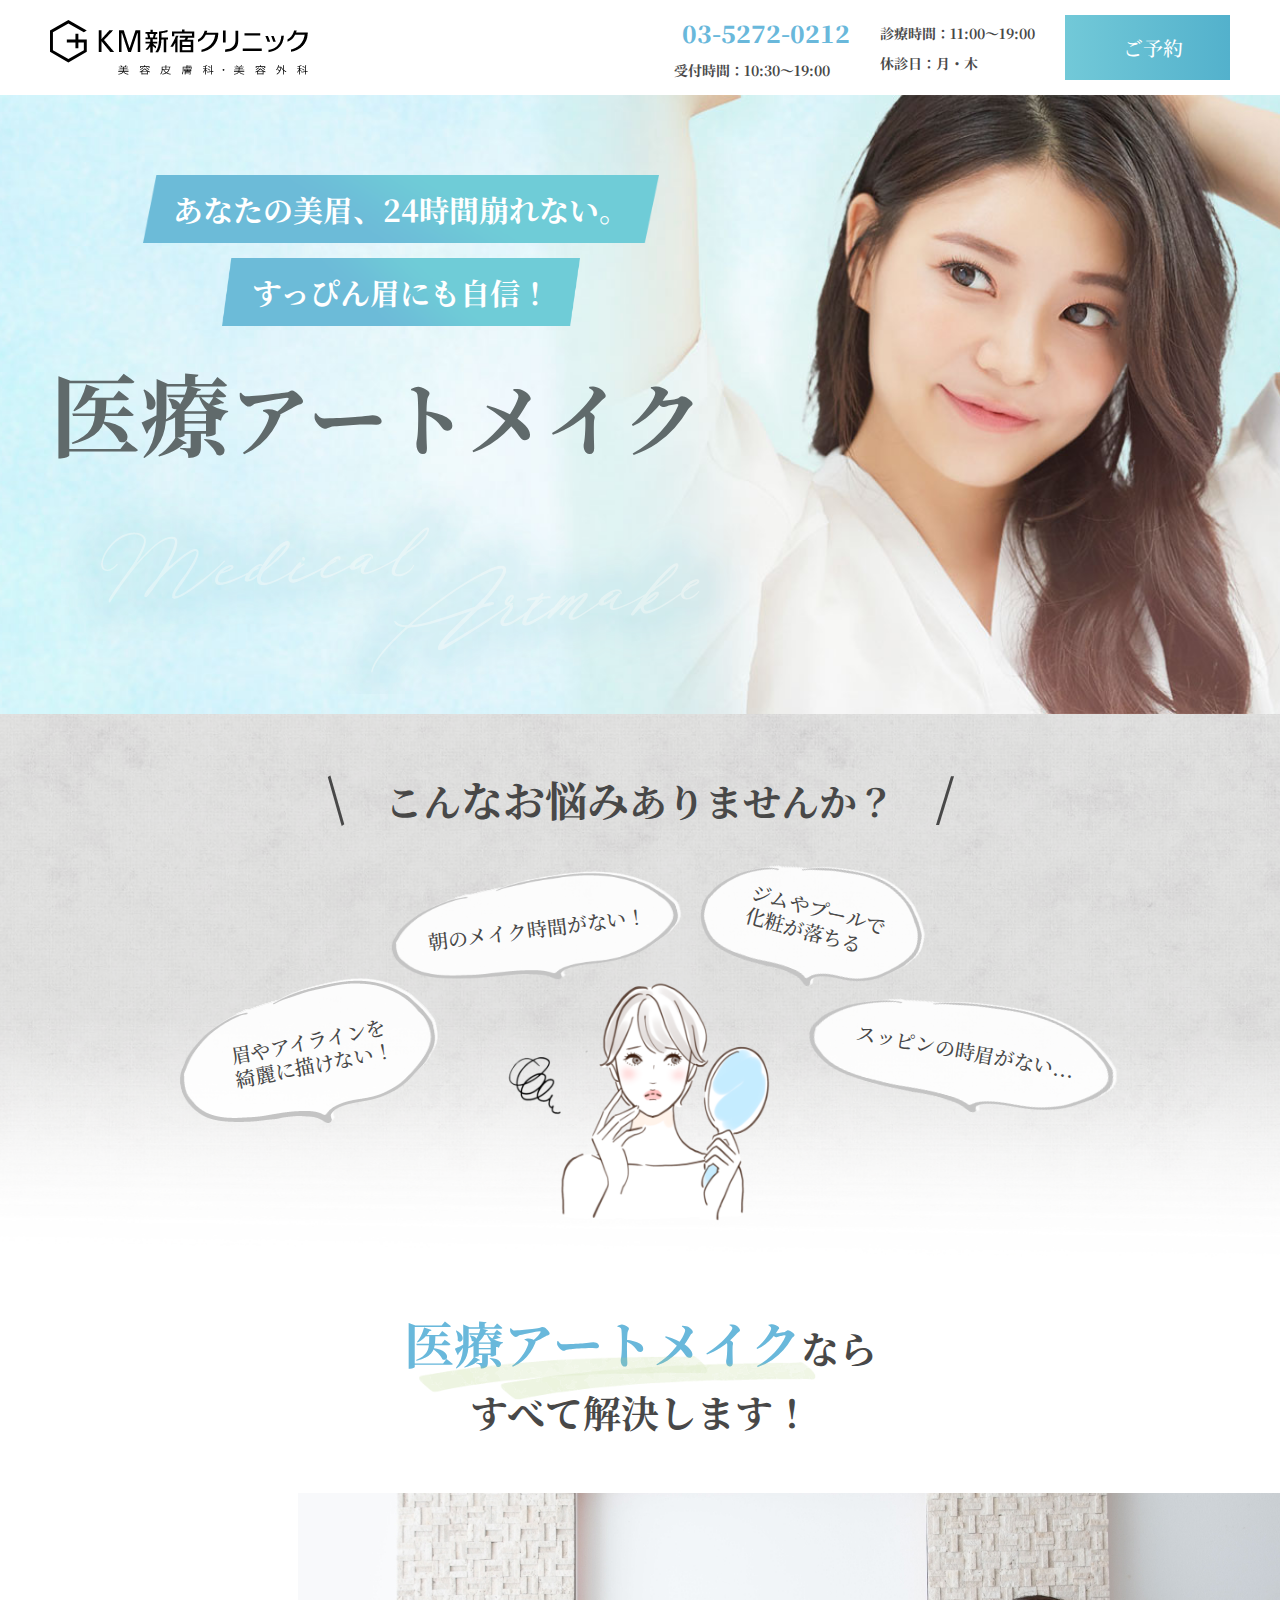
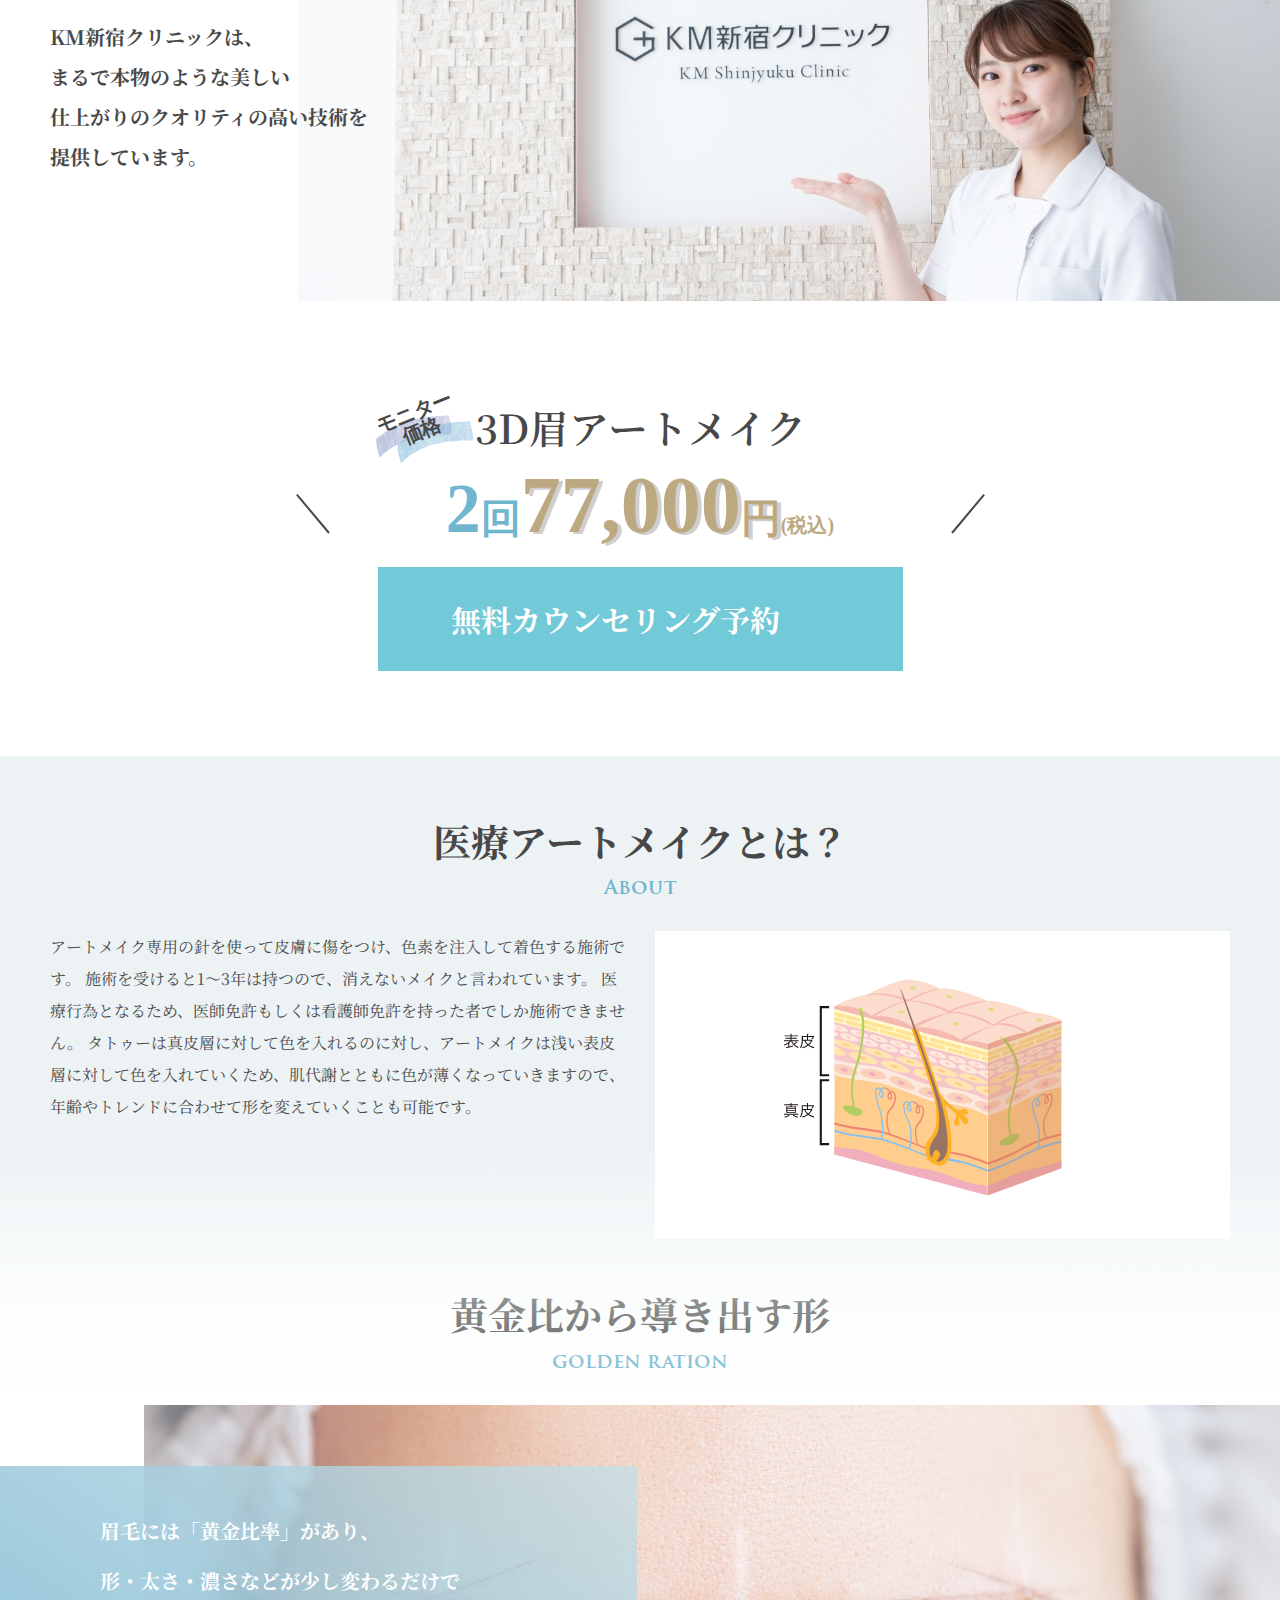
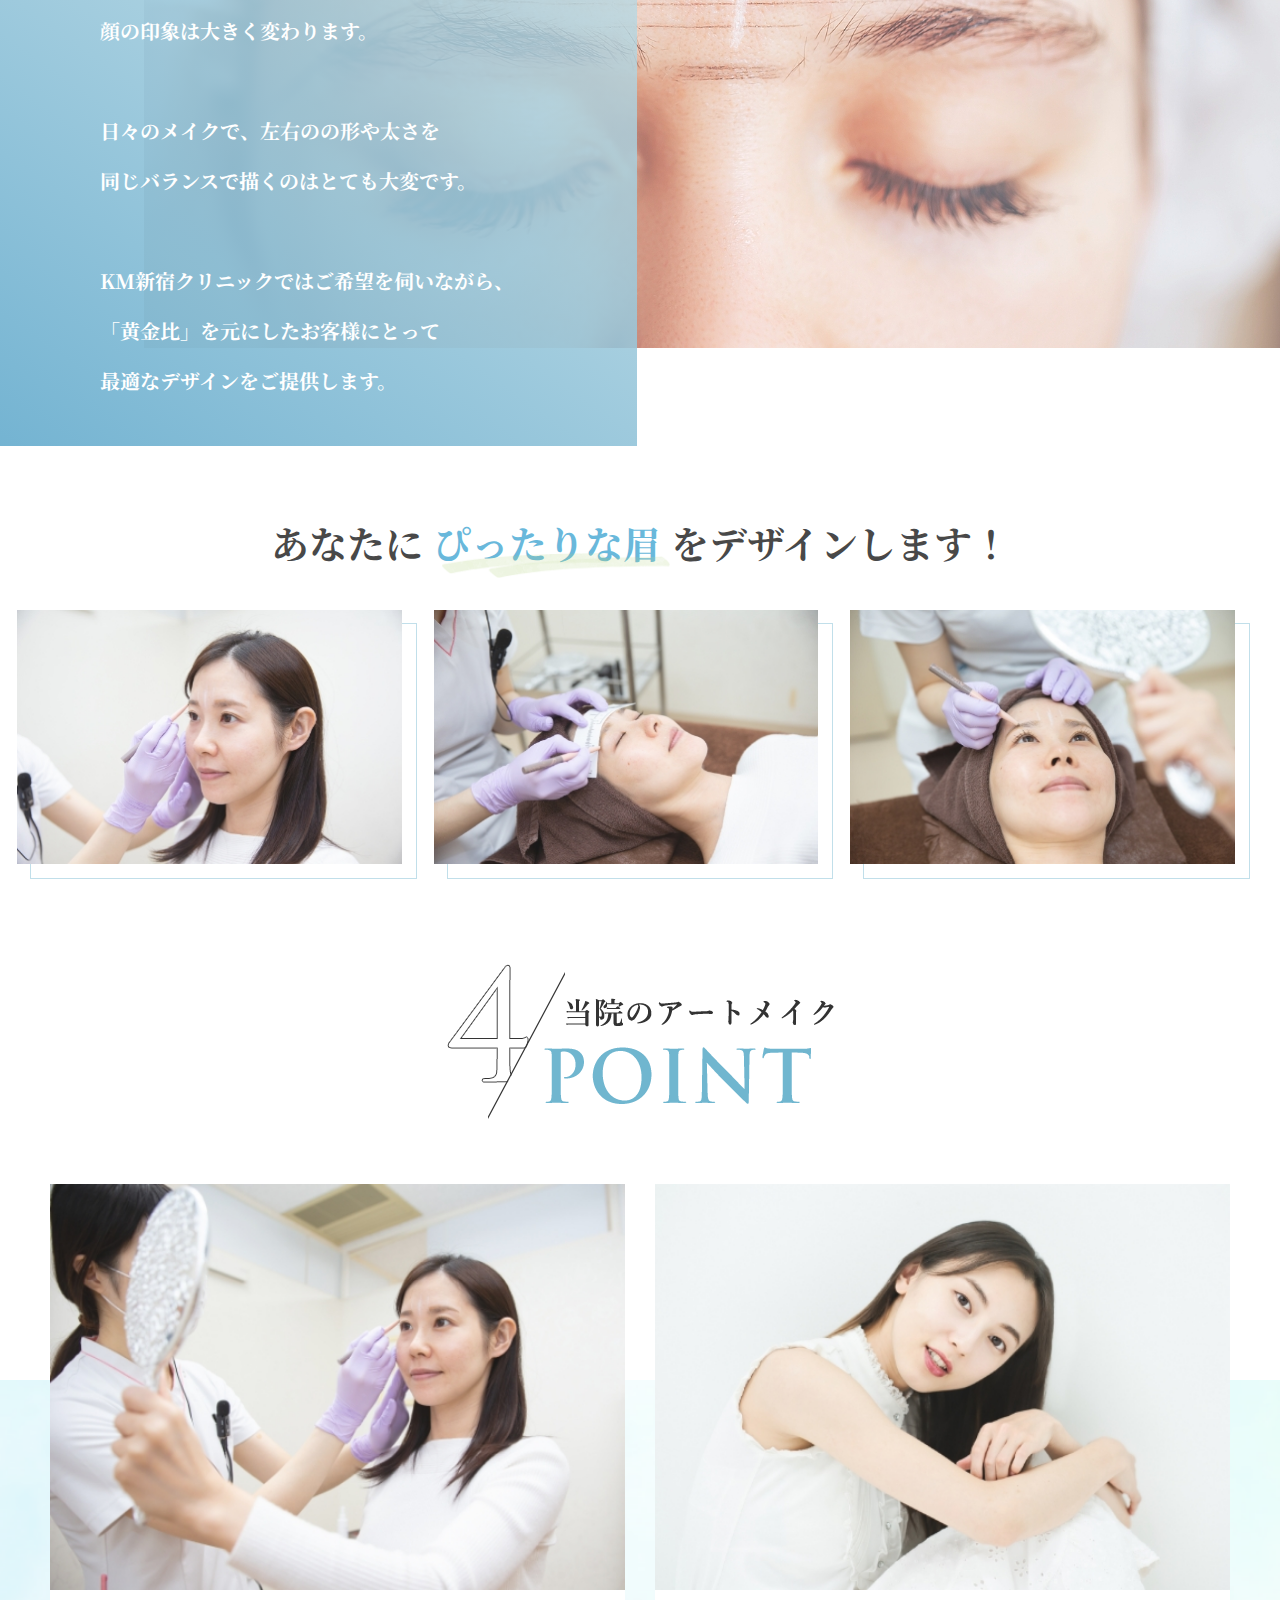
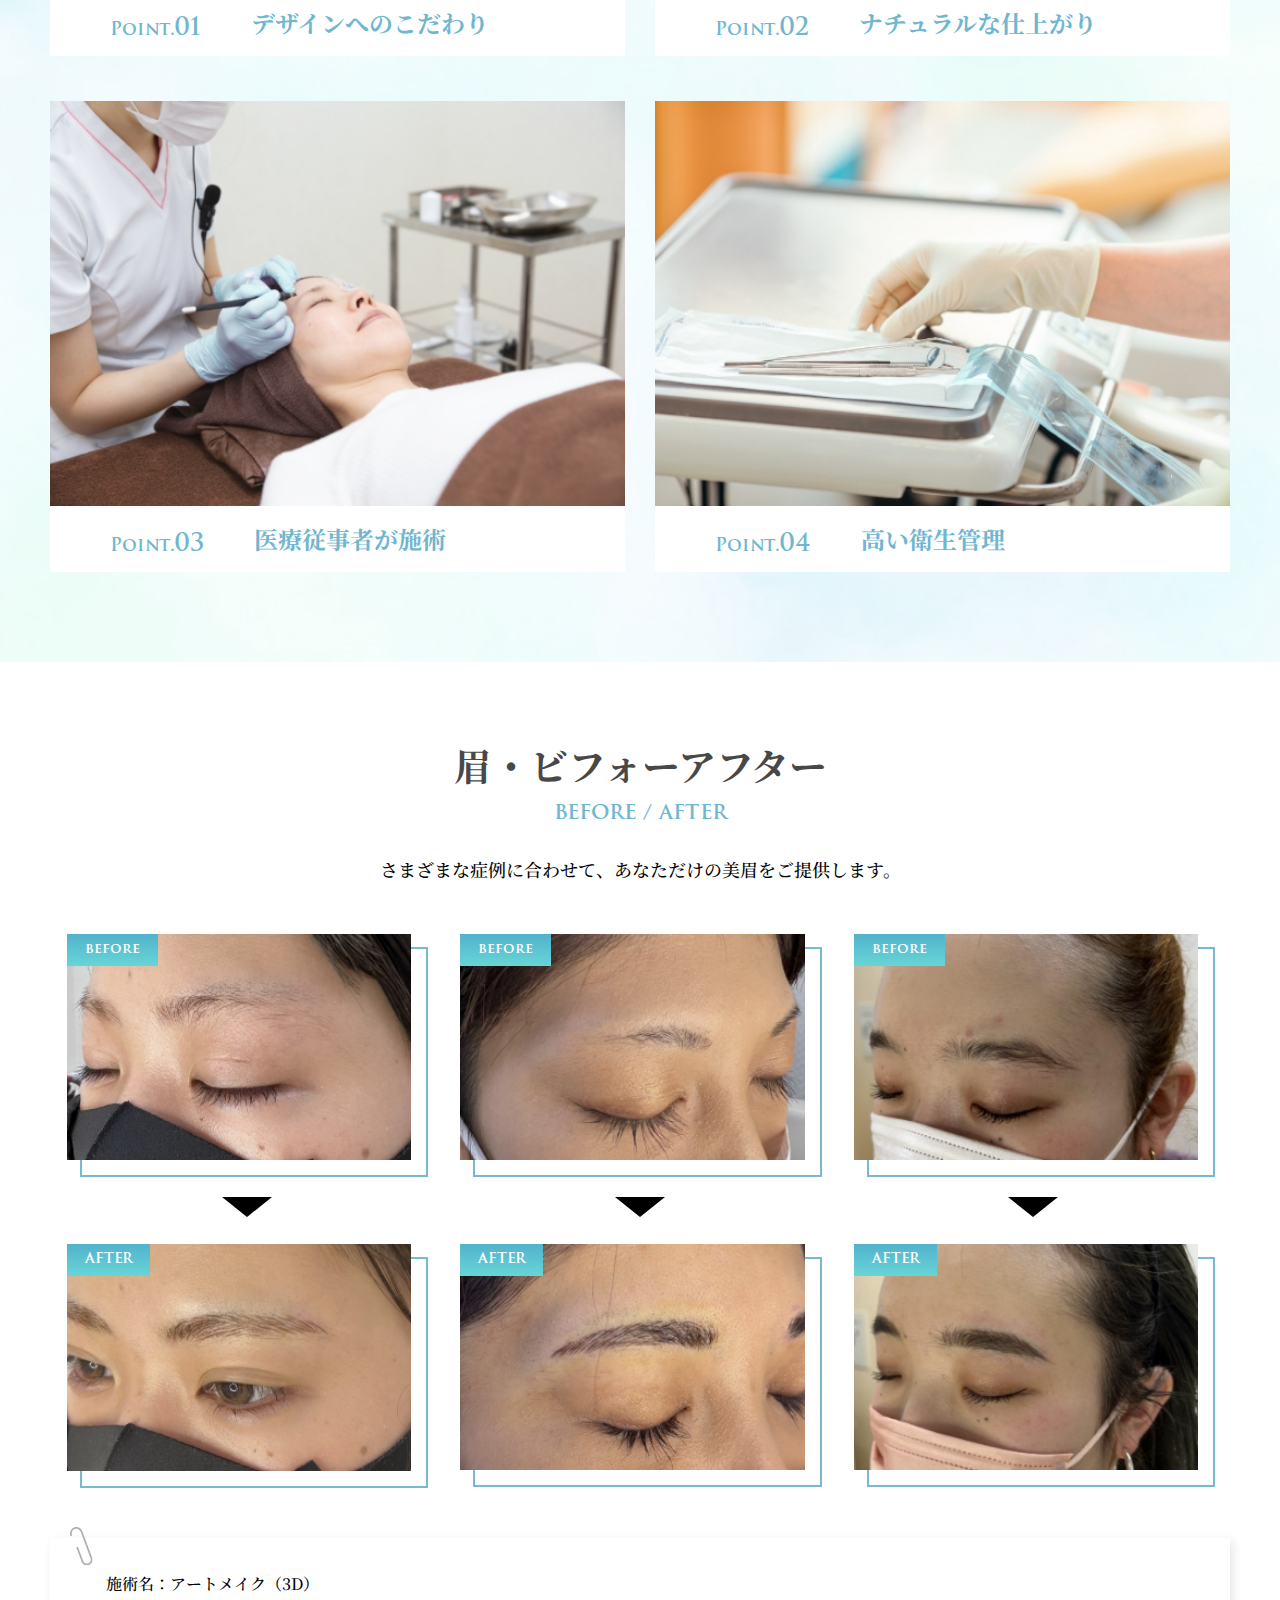
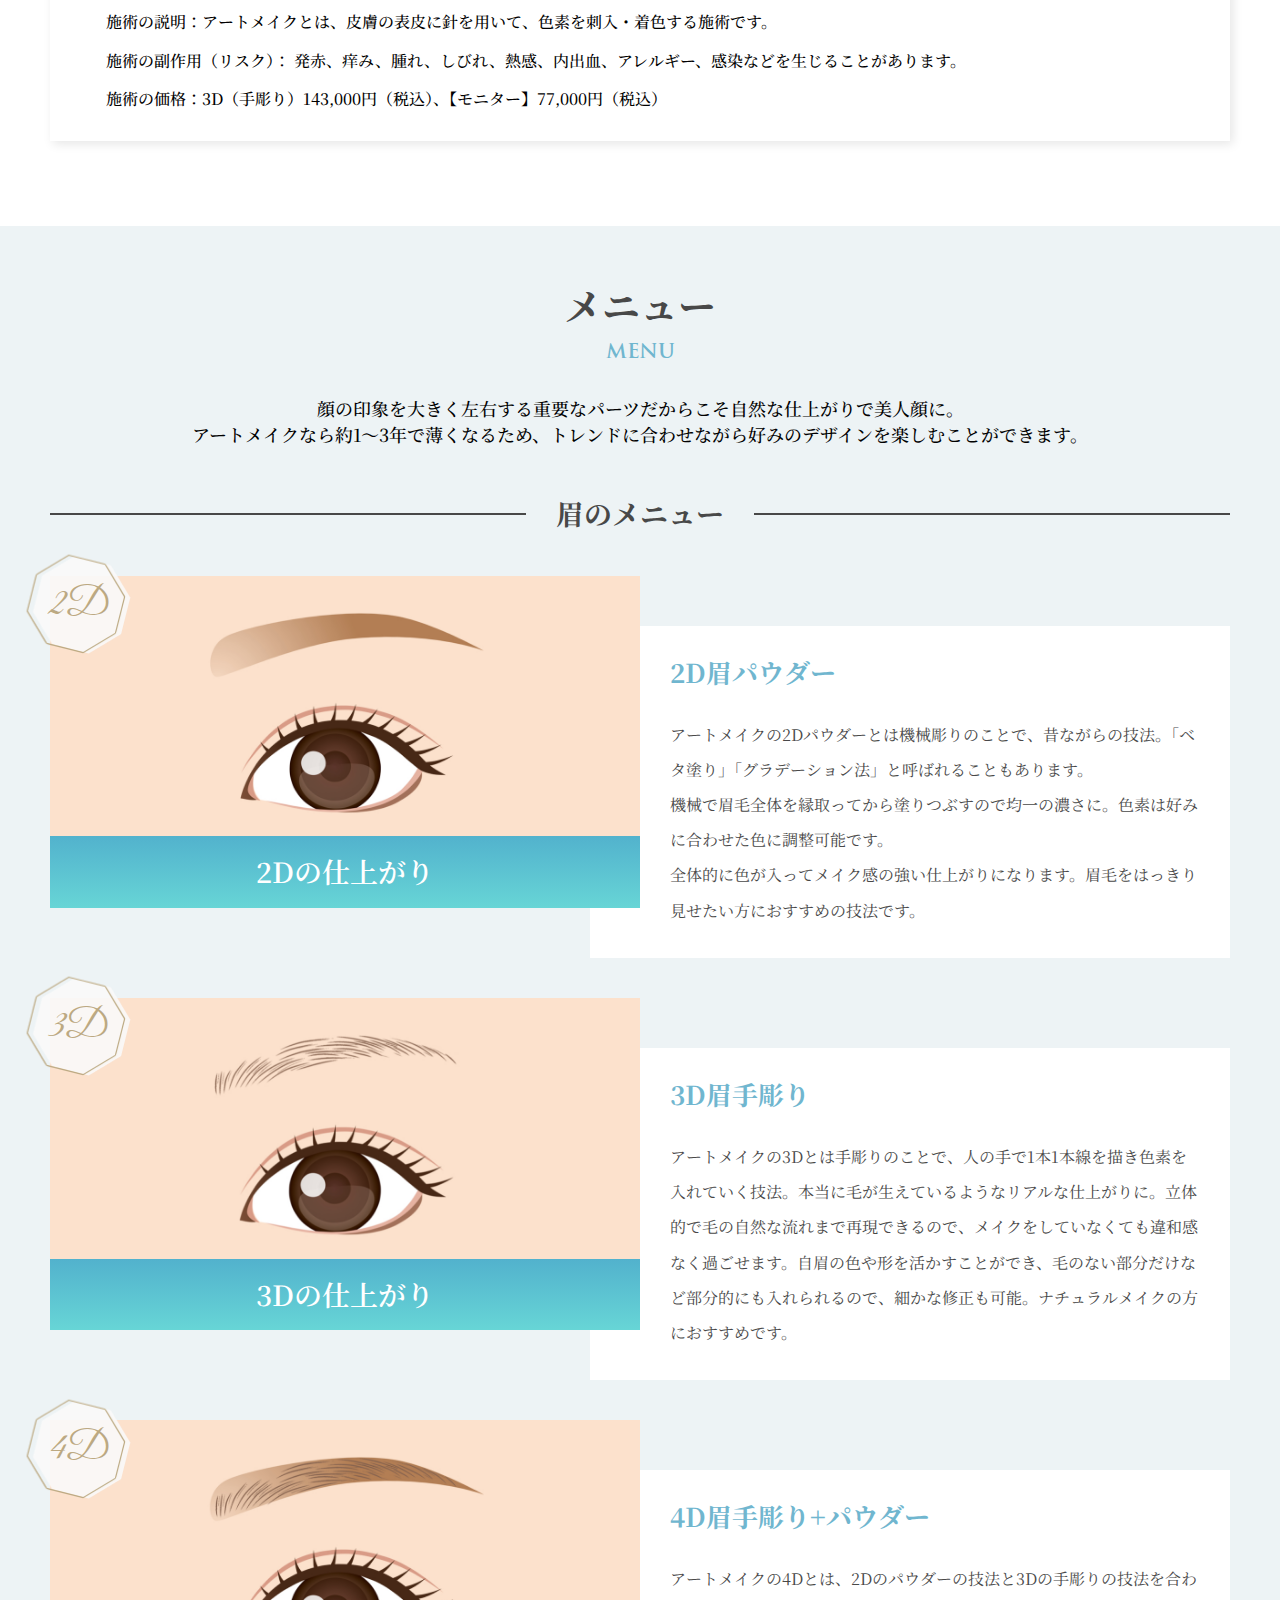
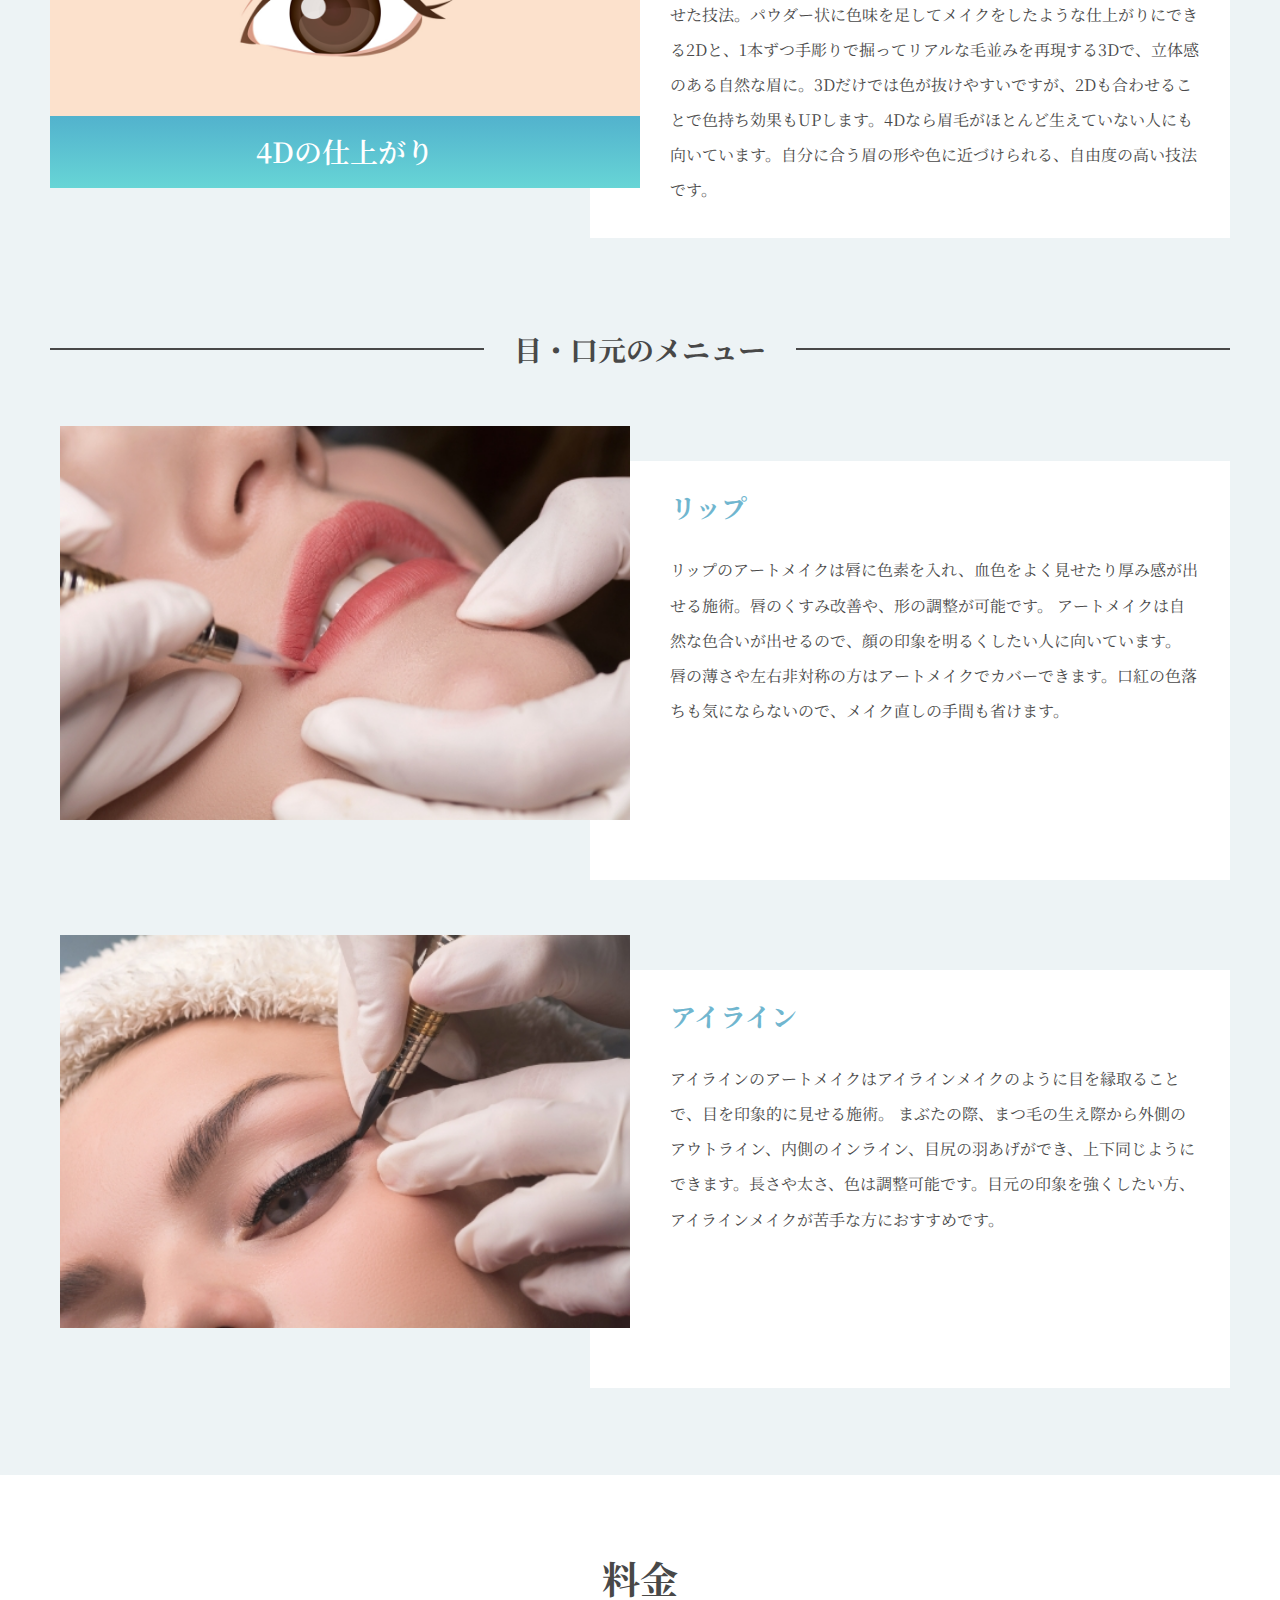
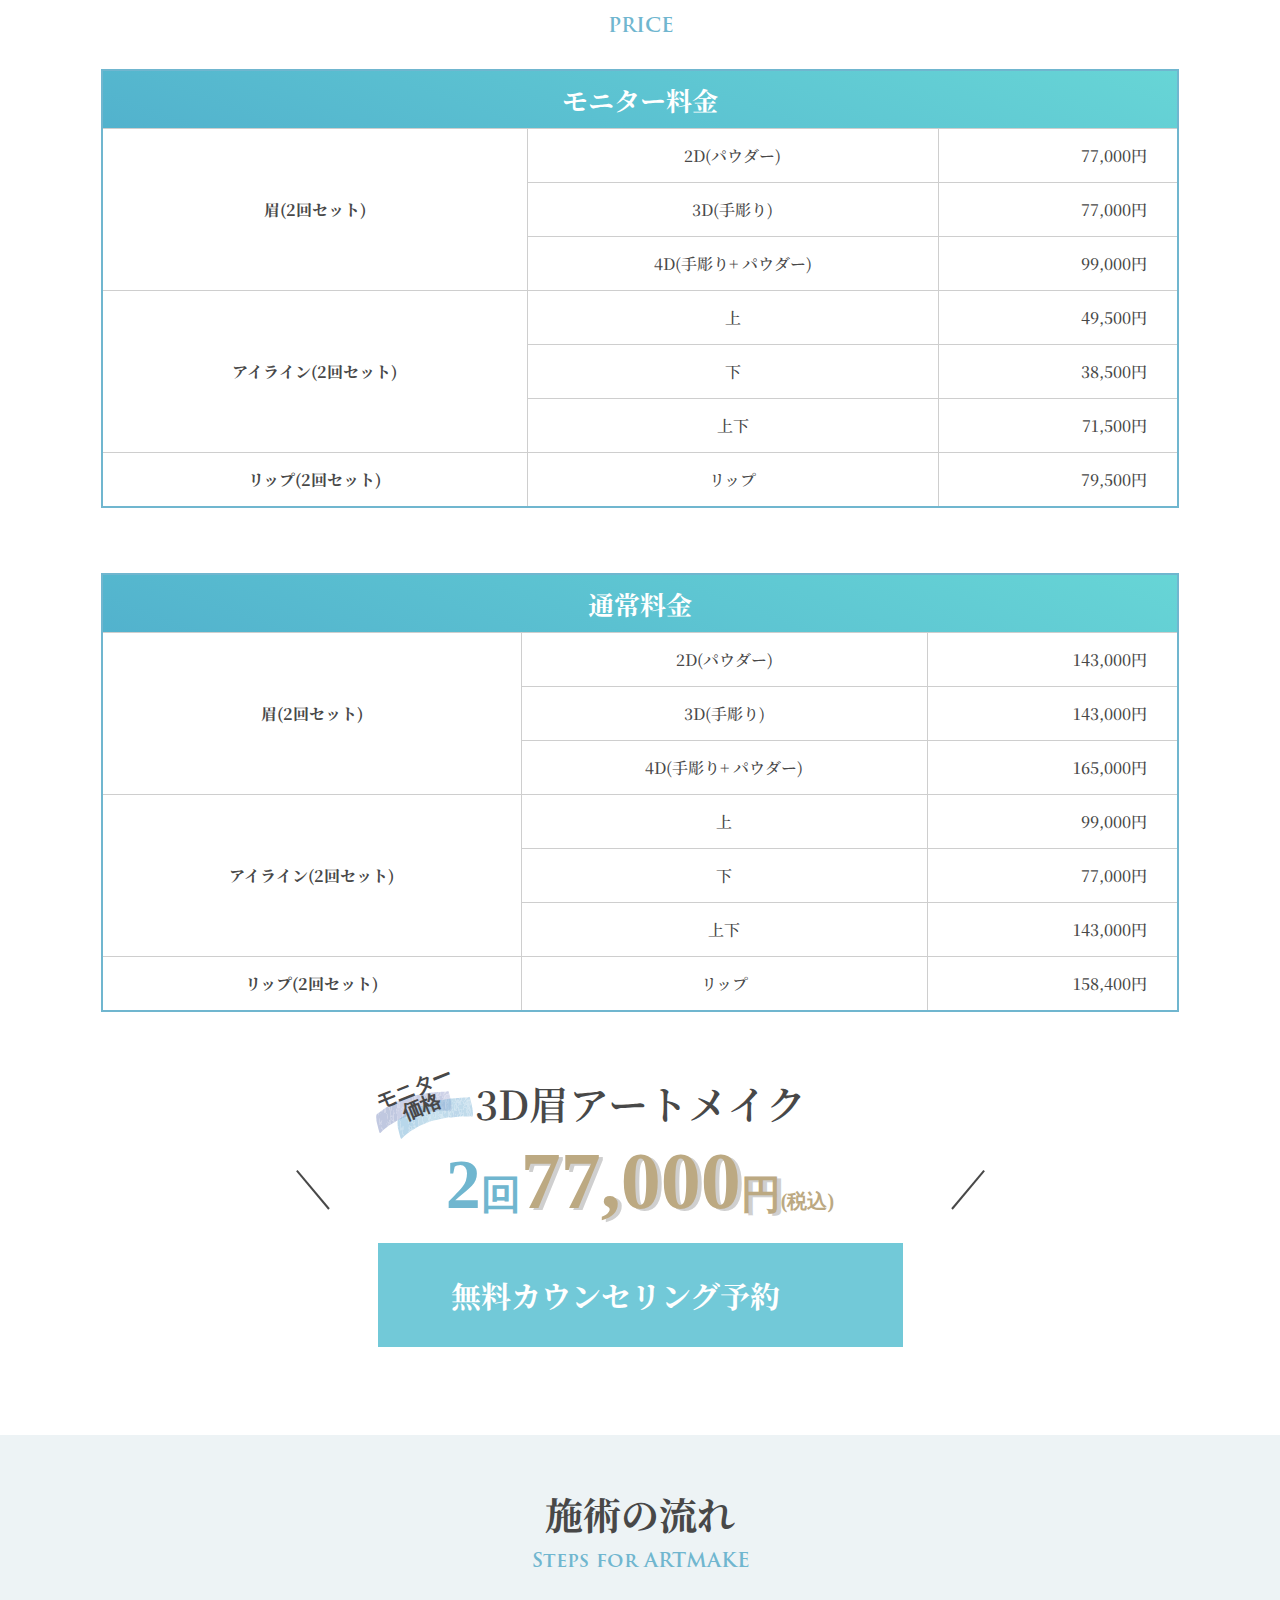
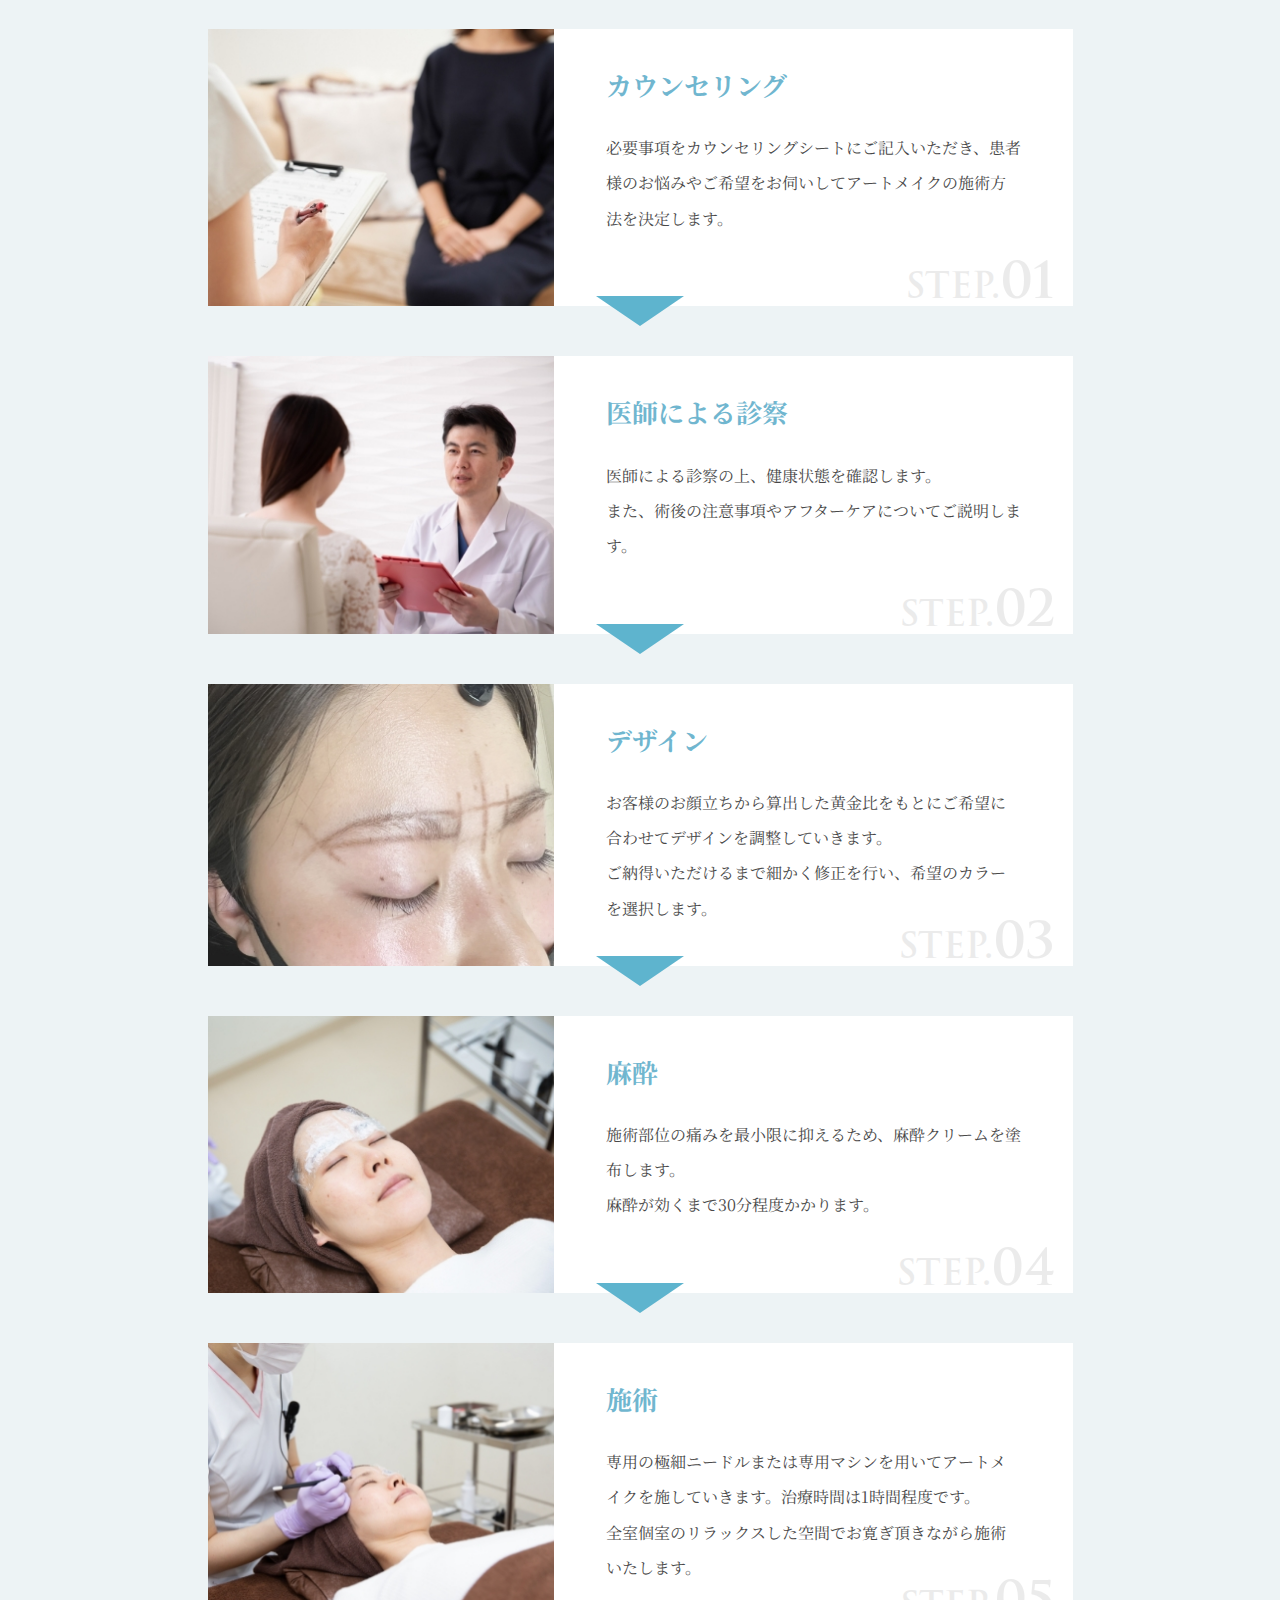
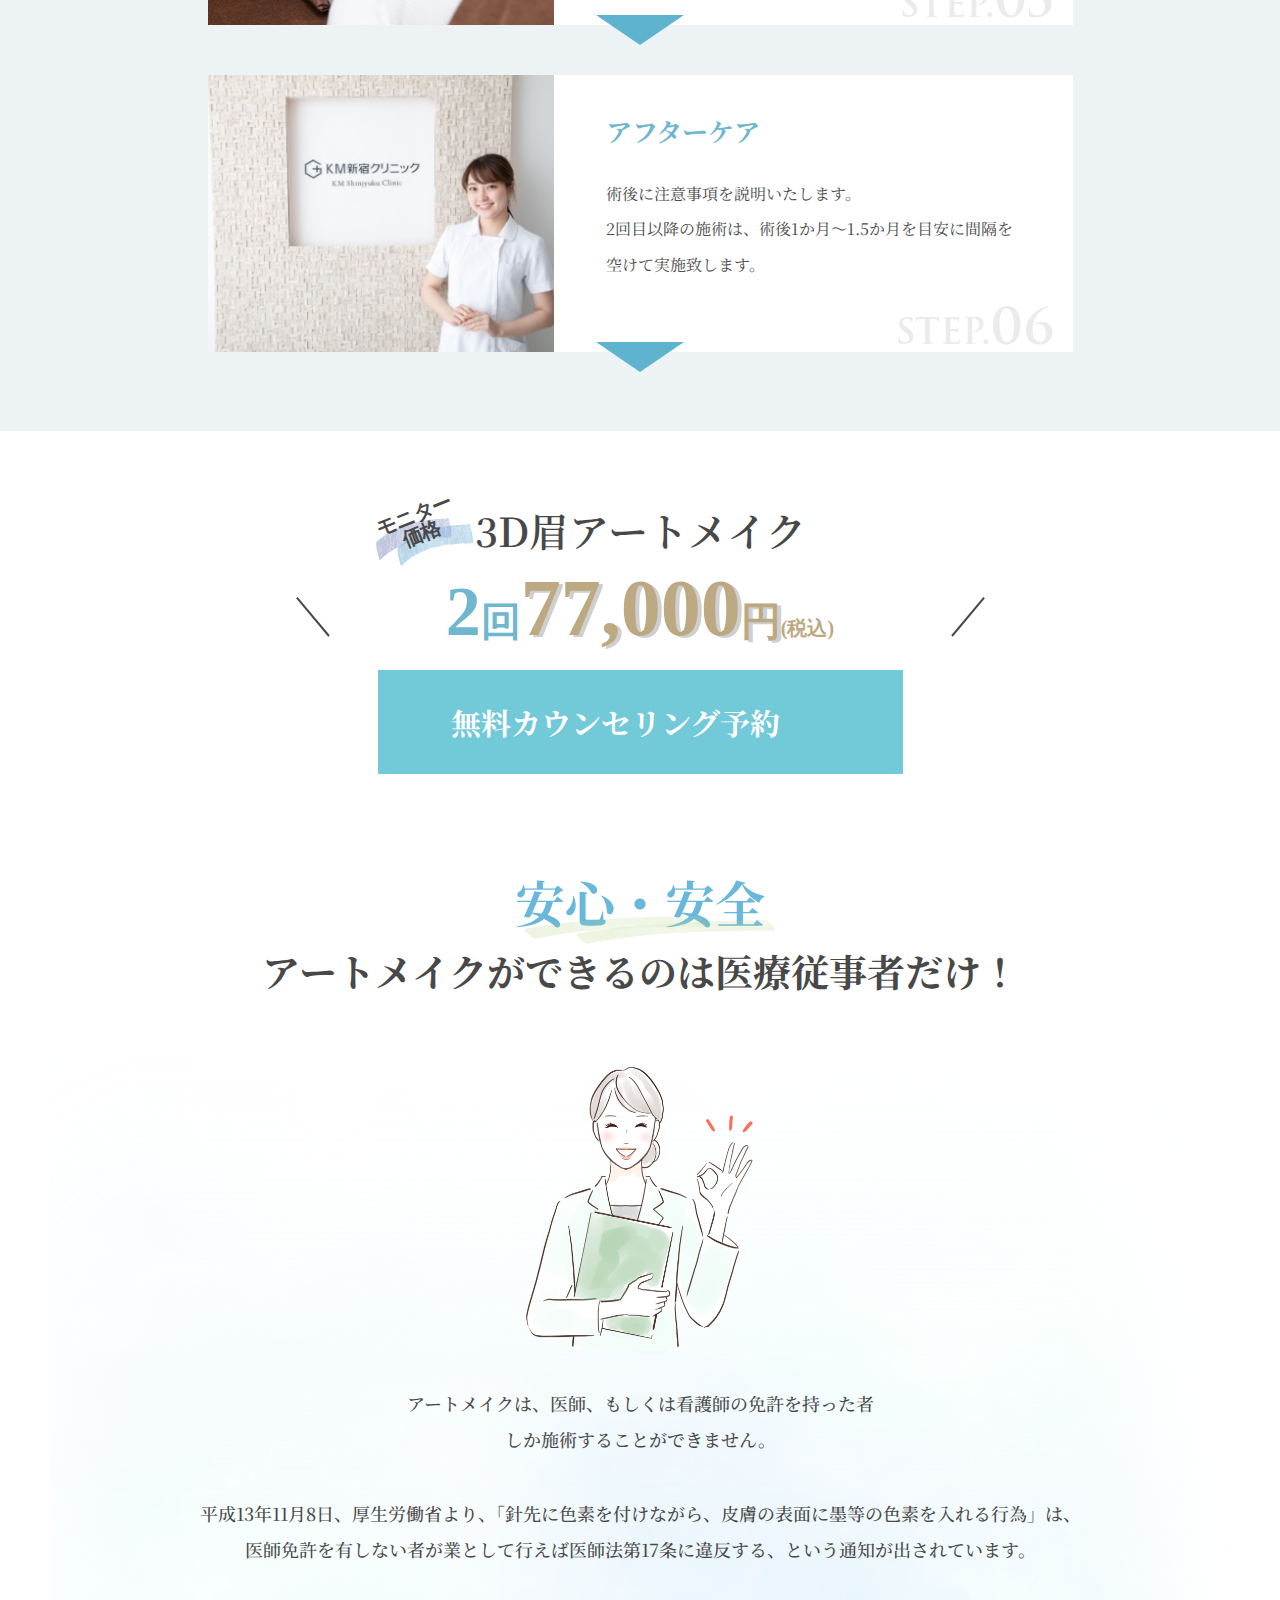
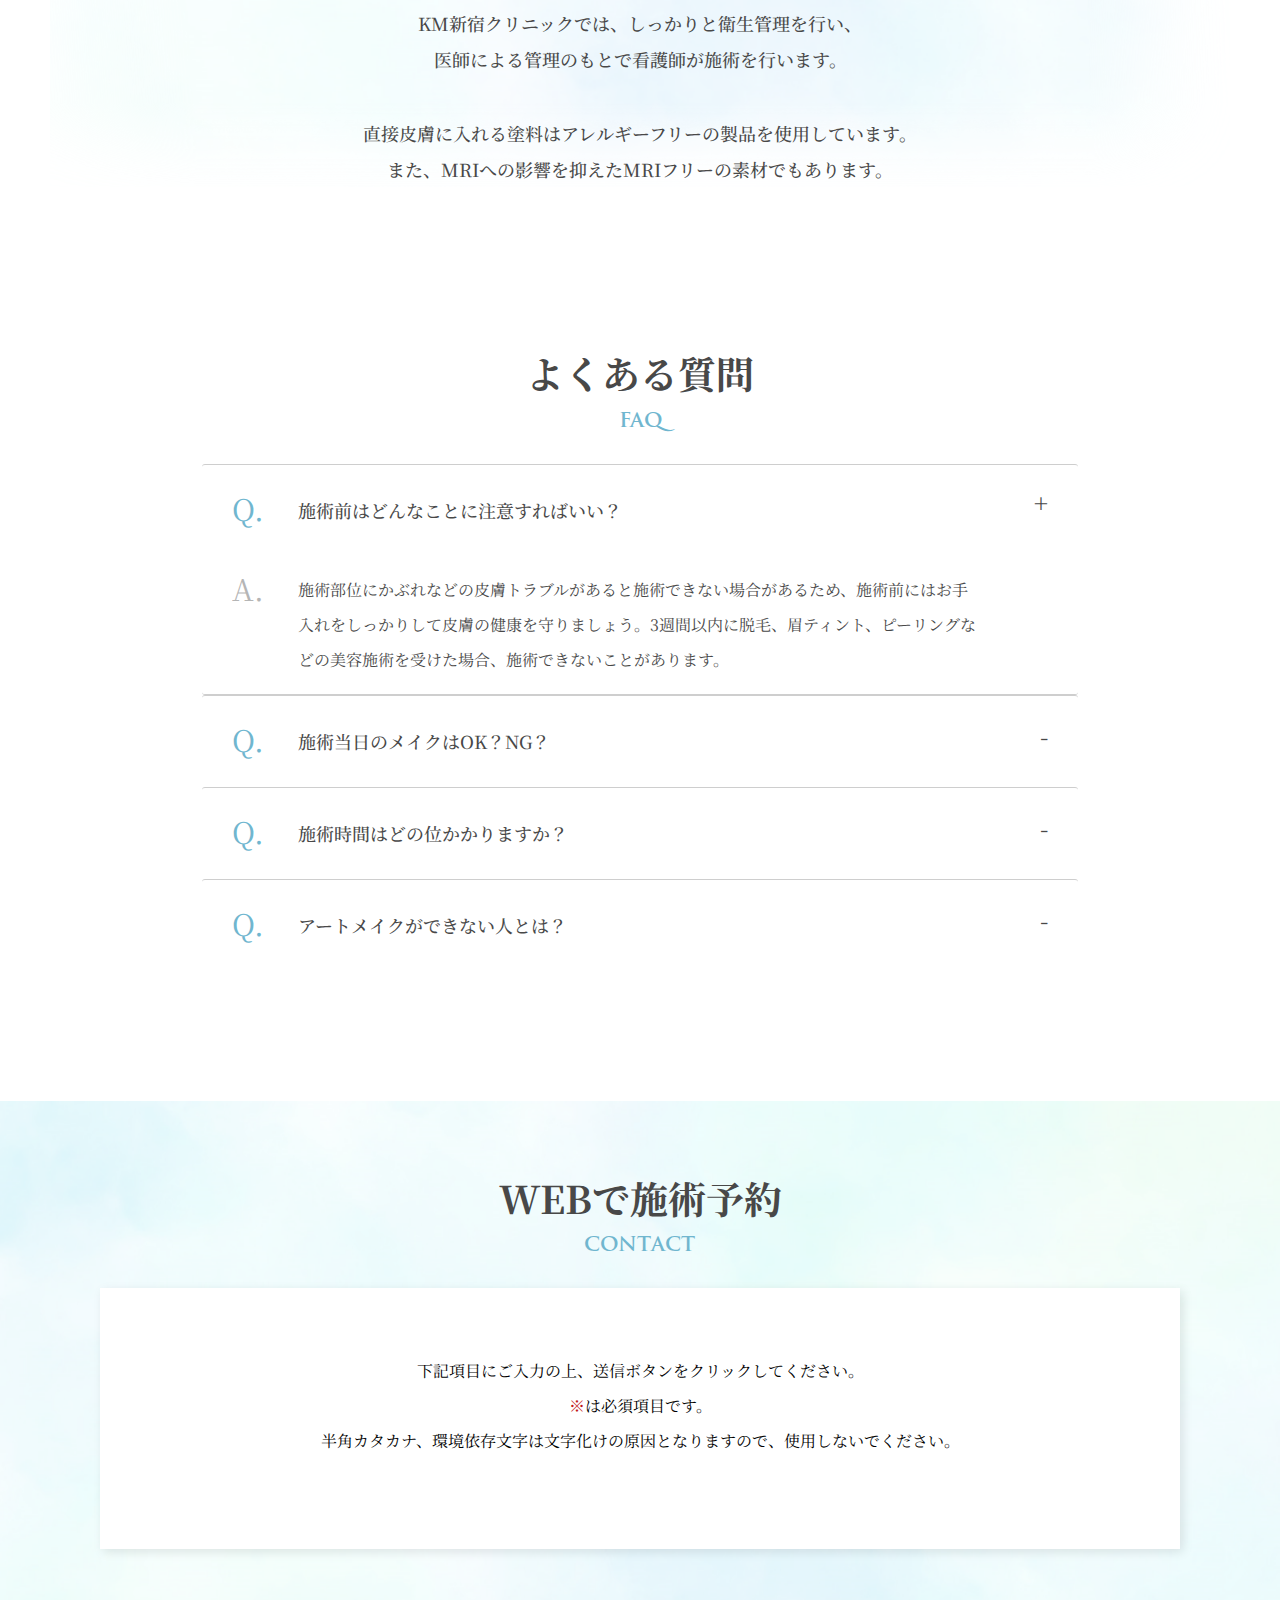
==== commit 0bbb9b1d: "only contact section left @SanjayBarad" ====
--- a/index.html
+++ b/index.html
@@ -6,6 +6,7 @@
 	<meta charset="UTF-8">
 	<meta name="viewport" content="width=device-width, initial-scale=1.0">
 	<link rel="stylesheet" href="css/jquery-ui.css">
+	<link rel="stylesheet" type="text/css" href="css/slick.css"/>
 	<link rel="stylesheet" type="text/css" href="css/style.css">
 	<link rel="stylesheet" type="text/css" href="css/responsive.css">
 	<link rel="icon" href="images/favicon.png">
@@ -726,6 +727,7 @@
 	</footer>
 	<script src="js/jquery.min.js"></script>
 	<script src="js/jquery-ui.js"></script>
+	<script src="js/slick.min.js"></script>
 	<script src="js/fonts-awesome-5.js"></script>
 	<script src="js/intersection-observer-polyfill.js"></script>
 	<script src="js/custom.js"></script>
--- a/css/responsive.css
+++ b/css/responsive.css
@@ -70,8 +70,8 @@
 .king_heading h6:before{
     content: '';
     position: absolute;
-    bottom: -30px;
-    right: -10px;
+    bottom: -22px;
+    right: -15px;
     width: 97px;
     height: 48px;
     background-image: url('../images/small_heading_bg.png');
@@ -825,6 +825,9 @@
     width: 100%;
     padding: 80px 0;
 }
+.contact_location_map iframe{
+    max-width: 100%;
+}
 .contact_location_cont{
     padding-left: 50px;
 }
@@ -849,4 +852,566 @@
 .contact_location_cont p span{
     display: inline-block;
 }
-/* contact_section css end */+/* contact_section css end */
+
+@media (max-width: 1199px){
+    .problem_contnet_text_inner.problem_contnet_text_second{
+        left: 180px;
+    }
+    .problem_contnet_text .problem_contnet_text_inner p{
+        font-size: 16px;
+    }
+    .golden_points_bx .cont{
+        padding: 15px 15px 15px 30px;
+    }
+    .golden_points_bx h6{
+        margin-right: 30px;
+    }
+}
+@media (max-width: 900px){
+    .custom_para p{
+        font-size: 16px;
+    }
+    .sketch_heading h2{
+        font-size: 20px;
+    }
+    .sketch_heading h2 .blue_color{
+        font-size: 28px;
+    }
+    .sketch_heading h2 .blue_color:before{
+        font-size: 60%;
+        width: 90%;
+    }
+
+    .king_heading h6{
+        font-size: 16px;
+        left: 60px;
+    }
+    .king_heading h6:before{
+        bottom: -11px;
+        right: -5px;
+        width: 60px;
+        height: 28px;
+    }
+    .king_heading h4{
+        font-size: 22px;
+    }
+    .king_heading h2{
+        font-size: 46px;
+    }
+    .king_heading h2 .blue_font{
+        font-size: 36px;
+    }
+    .king_heading h2 .md_font{
+        font-size: 28px;
+    }
+    .king_heading h2 .sm_font{
+        font-size: 16px;
+    }
+    .king_heading .bttn{
+        font-size: 22px;
+        padding: 20px 30px;
+    }
+    .king_heading .bttn .fa{
+        margin-left: 30px;
+    }
+    .regular_heading h2{
+        font-size: 24px;
+    }
+    .regular_heading h6{
+        font-size: 16px;
+    }
+    .problem_section h2,
+    .problem_section h2 span{
+        font-size: 30px;
+    }
+    .problem_section h2:before,
+    .problem_section h2:after{
+        font-size: 30px;
+        top: 20px;
+    }
+    .problem_contnet_image{
+        padding-top: 0;
+    }
+    .about_clinic_wrapper p{
+        font-size: 16px;
+    }
+    .golden_ration_about .content{
+        padding: 30px 30px;
+        max-width: 400px;
+    }
+    .golden_ration_about .content p{
+        font-size: 16px;
+        line-height: 2;
+        margin-bottom: 15px;
+    }
+    .golden_ration_eyebrow img{
+        transform: translate(-8px, -8px);
+    }
+    .golden_ration_points .head img{
+        max-width: 250px;
+    }
+    .golden_points_bx .cont{
+        padding: 15px;
+    }
+    .golden_points_bx h6{
+        font-size: 16px;
+    }
+    .golden_points_bx h6 span{
+        font-size: 20px;
+    }
+    .golden_points_bx h4{
+        font-size: 20px;
+    }
+
+    .before_after_slider .img{
+        width: calc(100% - 8px);
+    }
+    .before_after_slider .img img{
+        transform: translate(-8px, -8px);
+    }
+    .before_after_bottom_content{
+        padding: 30px;
+    }
+    .before_after_bottom_content p{
+        line-height: 2;
+    }
+    .menu_section_layer .col_img .tag{
+        font-size: 28px;
+        width: 100px;
+        height: 100px;
+    }
+    .menu_section_layer .img_text{
+        padding: 15px;
+    }
+    .menu_section_layer .img_text h4{
+        font-size: 20px;
+    }
+    .menu_section_head:before{
+        height: 1px;
+    }
+    .menu_section_head h3{
+        font-size: 20px;
+    }
+    .menu_section_layer .col_cont{
+        padding: 15px;
+    }
+    .menu_section_layer .col_cont:before{
+        width: calc(100% + 120px);
+    }
+    .menu_section_layer .col_cont h4{
+        font-size: 22px;
+        margin-bottom: 15px;
+    }
+    .stepper_item:after{
+        bottom: 10px;
+        border-width: 20px 20px 0 20px;
+    }
+    .stepper_item .col_cont{
+        padding: 30px 30px 50px;
+    }
+    .stepper_item .col_cont h4{
+        font-size: 22px;
+        margin-bottom: 15px;
+    }
+    .stepper_item .col_cont .tag{
+        font-size: 24px;
+        bottom: -3px;
+    }
+    .stepper_item .col_cont .tag span{
+        font-size: 36px;
+    }
+    .safe_secure_para p{
+        font-size: 16px;
+    }
+    .contact_section{
+        padding: 50px 0 0;
+    }
+    .contact_profile{
+        padding-top: 50px;
+    }
+    .contact_location{
+        padding: 30px 0;
+    }
+    .contact_profile_cont h4{
+        font-size: 22px;
+        margin-bottom: 15px;
+    }
+    .contact_profile_cont h3{
+        font-size: 36px;
+        padding-right: 0;
+    }
+    .contact_location_cont{
+        padding-left: 15px;
+    }
+    .contact_location_cont h4{
+        font-size: 22px;
+        margin-bottom: 20px;
+    }
+    .contact_location_cont p{
+        line-height: 2;
+    }
+}
+
+@media (max-width: 675px){
+    .king_heading .bttn{
+        font-size: 16px;
+    }
+    .king_heading h6{
+        left: 30px;
+    }
+    .banner_section{
+        background-position: 60% 100%;
+    }
+    .banner_content h2,
+    .banner_content h3{
+        font-size: 20px;
+        padding: 20px;
+    }
+    .banner_content h1,
+    .banner_content h1 span{
+        font-size: 42px;
+    }
+    .problem_section h2{
+        padding: 0;
+    }
+    .problem_section h2:before,
+    .problem_section h2:after{
+        display: none;
+    }
+    .problem_section h2,
+    .problem_section h2 span{
+        font-size: 24px;
+    }
+    .about_section .custom_col_6{
+        flex: 0 0 100%;
+        max-width: 100%;
+    }
+    .golden_ration_about{
+        padding-bottom: 0;
+    }
+    .golden_ration_about .content{
+        position: static;
+        max-width: 100%;
+    }
+    .golden_ration_grider .custom_col_4{
+        flex: 0 0 100%;
+        max-width: 100%;
+    }
+    .golden_ration_points{
+        padding-bottom: 0;
+    }
+    .golden_ration_points .custom_col_6{
+        flex: 0 0 100%;
+        max-width: 100%;
+    }
+    .golden_points_bx .cont{
+        flex-wrap: wrap;
+        padding: 15px 30px;
+    }
+    .golden_points_bx h6{
+        margin: 0;
+        display: block;
+        width: 100%;
+        line-height: 1.5;
+    }
+    .golden_points_bx h4{
+        width: 100%;
+    }
+    .before_after_section{
+        padding: 50px 0;
+    }
+    .before_after_slider{
+        position: relative;
+        margin: 0;
+    }
+    .before_after_slider .slick-arrow{
+        position: absolute;
+        top: 50%;
+        transform: translate(0, -50%);
+        z-index: 1;
+        width: 50px;
+        height: 50px;
+        border-radius: 50%;
+        font-size: 0;
+        border: none;
+        background-color: #72C9D8;
+        display: flex;
+        align-items: center;
+        justify-content: center;
+    }
+    .before_after_slider .slick-arrow.slick-prev{
+        left: -10px;
+    }
+    .before_after_slider .slick-arrow.slick-next{
+        right: -10px;
+    }
+    .before_after_slider .slick-arrow.slick-prev:after{
+        content: '\f104';
+    }
+    .before_after_slider .slick-arrow.slick-next:after{
+        content: '\f105';
+    }
+    .before_after_slider .slick-arrow:after{
+        font-family: 'FontAwesome';
+        font-size: 20px;
+        line-height: 20px;
+        color: #FFFFFF;
+    }
+    .before_after_slider .inner_box{
+        width: 100%;
+        max-width: 365px;
+        margin: auto;
+        padding: 30px 0;
+    }
+    .menu_section_head{
+        margin: 50px 0 0;
+    }
+    .menu_section_layer{
+        padding: 20px 0;
+    }
+    .menu_section_layer .col_img{
+        width: 100%;
+        transform: none;
+    }
+    .menu_section_layer .col_img .tag{
+        transform: translate(-25%, -25%);
+    }
+    .menu_section_layer .img_text{
+        position: static;
+    }
+    .menu_section_layer .col_cont{
+        width: 100%;
+        padding: 30px;
+        background-color: #FFFFFF;
+    }
+    .menu_section_layer .col_cont:before{
+        width: 100%;
+        display: none;
+    }
+    .menu_section_layer .col_img.bg_none .img{
+        padding: 0;
+    }
+    .price_section{
+        padding: 30px 0;
+    }
+    .price_table table{
+        border-width: 1px;
+    }
+    .price_table table thead th{
+        font-size: 20px;
+    }
+    .price_table table tbody th,
+    .price_table table tbody td{
+        padding: 10px;
+    }
+    .stepper_section{
+        padding: 50px 0 0;
+    }
+    .stepper_row{
+        display: flex;
+        flex-direction: column-reverse;
+        padding-top: 30px;
+    }
+    .stepper_row .slick-dots{
+        display: flex;
+        justify-content: space-between;
+    }
+    .stepper_row .slick-dots li{
+        position: relative;
+        flex: 1 0 0;
+        text-align: center;
+        display: flex;
+        align-items: center;
+        justify-content: center;
+    }
+    .stepper_row .slick-dots li:before,
+    .stepper_row .slick-dots li:after{
+        content: '';
+        position: absolute;
+        top: 50%;
+        left: 50%;
+        transform: translate(0, -50%);
+        width: 100%;
+        height: 4px;
+        background-color: #777777;
+        transition: all 0.5s linear;
+    }
+    .stepper_row .slick-dots li:after{
+        background-color: #72C9D8;
+    }
+    .stepper_row .slick-dots li:last-child:before,
+    .stepper_row .slick-dots li:last-child:after{
+        display: none;
+    }
+    .stepper_row .slick-dots li button{
+        position: relative;
+        display: inline-block;
+        width: 20px;
+        height: 20px;
+        border-radius: 50%;
+        border: 2px solid #72C9D8;
+        background-color: #72C9D8;
+        font-size: 0;
+        z-index: 1;
+        transition: all 0.3s ease;
+        transition-delay: 0.2s;
+    }
+    .stepper_row .slick-dots li:nth-child(1) button:before{
+        content: 'Step 1';
+    }
+    .stepper_row .slick-dots li:nth-child(1) button:before{
+        content: 'Step 1';
+    }
+    .stepper_row .slick-dots li:nth-child(2) button:before{
+        content: 'Step 2';
+    }
+    .stepper_row .slick-dots li:nth-child(3) button:before{
+        content: 'Step 3';
+    }
+    .stepper_row .slick-dots li:nth-child(4) button:before{
+        content: 'Step 4';
+    }
+    .stepper_row .slick-dots li:nth-child(5) button:before{
+        content: 'Step 5';
+    }
+    .stepper_row .slick-dots li:nth-child(6) button:before{
+        content: 'Step 6';
+    }
+    .stepper_row .slick-dots li button:before{
+        content: 'Step 1';
+        position: absolute;
+        top: 0;
+        left: 50%;
+        transform: translate(-50%, -110%);
+        font-size: 16px;
+        width: 60px;
+        padding: 5px 0;
+        color: #72C9D8;
+        opacity: 0;
+        visibility: hidden;
+        transition: all 0.3s ease;
+    }
+    .stepper_row .slick-dots li.slick-active button{
+        border-color: #72C9D8;
+        background-color: #72C9D8;
+    }
+    .stepper_row .slick-dots li.slick-active button:before{
+        opacity: 1;
+        visibility: visible;
+    }
+    .stepper_row .slick-dots li.slick-active:after{
+        width: 0;
+    }
+    .stepper_row .slick-dots li.slick-active ~ li button{
+        border-color: #777777;
+        background-color: #777777;
+    }
+    .stepper_row .slick-dots li.slick-active ~ li:after{
+        width: 0;
+    }
+    .stepper_row .slick-arrow{
+        position: absolute;
+        top: 36%;
+        width: 50px;
+        height: 50px;
+        border-radius: 50%;
+        border: none;
+        z-index: 1;
+        font-size: 0;
+        background-color: rgba(114, 201, 216, 0.8);
+        transition: all 0.3s ease;
+    }
+    .stepper_row .slick-arrow.slick-prev{
+        left: 5px;
+    }
+    .stepper_row .slick-arrow.slick-next{
+        right: 5px;
+    }
+    .stepper_row .slick-arrow.slick-prev:after{
+        content: '\f104';
+    }
+    .stepper_row .slick-arrow.slick-next:after{
+        content: '\f105';
+    }
+    .stepper_row .slick-arrow:after{
+        position: absolute;
+        top: 0;
+        left: 0;
+        right: 0;
+        bottom: 0;
+        margin: auto;
+        font-size: 25px;
+        height: 25px;
+        line-height: 1;
+        color: #FFFFFF;
+        font-family: 'FontAwesome';
+    }
+    .stepper_item:after{
+        display: none;
+    }
+    .stepper_item .col_img,
+    .stepper_item .col_cont{
+        width: 100%;
+    }
+    .safe_secure_section{
+        padding: 50px 0;
+    }
+    .faq_section{
+        padding: 30px 0;
+    }
+    .faq_content .accordion-jquery-ui .question{
+        padding-top: 15px;
+        padding-bottom: 15px;
+    }
+    .faq_content .accordion-jquery-ui .answer{
+        line-height: 2;
+    }
+    .faq_content .accordion-jquery-ui .question, .faq_content .accordion-jquery-ui .answer{
+        padding-left: 30px;
+        padding-right: 30px;
+    }
+    .faq_content .accordion-jquery-ui .question:before, .faq_content .accordion-jquery-ui .answer:before{
+        font-size: 18px;
+        left: 0;
+    }
+    .faq_content .accordion-jquery-ui .question:before{
+        top: 17px;
+    }
+    .faq_content .accordion-jquery-ui .answer:before{
+        top: 25px;
+    }
+    .faq_content .accordion-jquery-ui .question:after{
+        top: 16px;
+        right: 0;
+    }
+    .reservation_section{
+        padding: 50px 0;
+    }
+    .reservation_form_box{
+        padding: 30px;
+    }
+    .contact_profile_layer{
+        flex-wrap: wrap-reverse;
+    }
+    .contact_profile_cont,
+    .contact_profile_img{
+        flex: 0 0 100%;
+        max-width: 100%;
+    }
+    .contact_profile_img{
+        margin-bottom: 15px;
+    }
+    .contact_profile_cont h3{
+        font-size: 30px;
+        margin-bottom: 15px;
+    }
+    .contact_location_map,
+    .contact_location_cont{
+        flex: 0 0 100%;
+        max-width: 100%;
+    }
+    .contact_location_map{
+        margin-bottom: 30px;
+    }
+}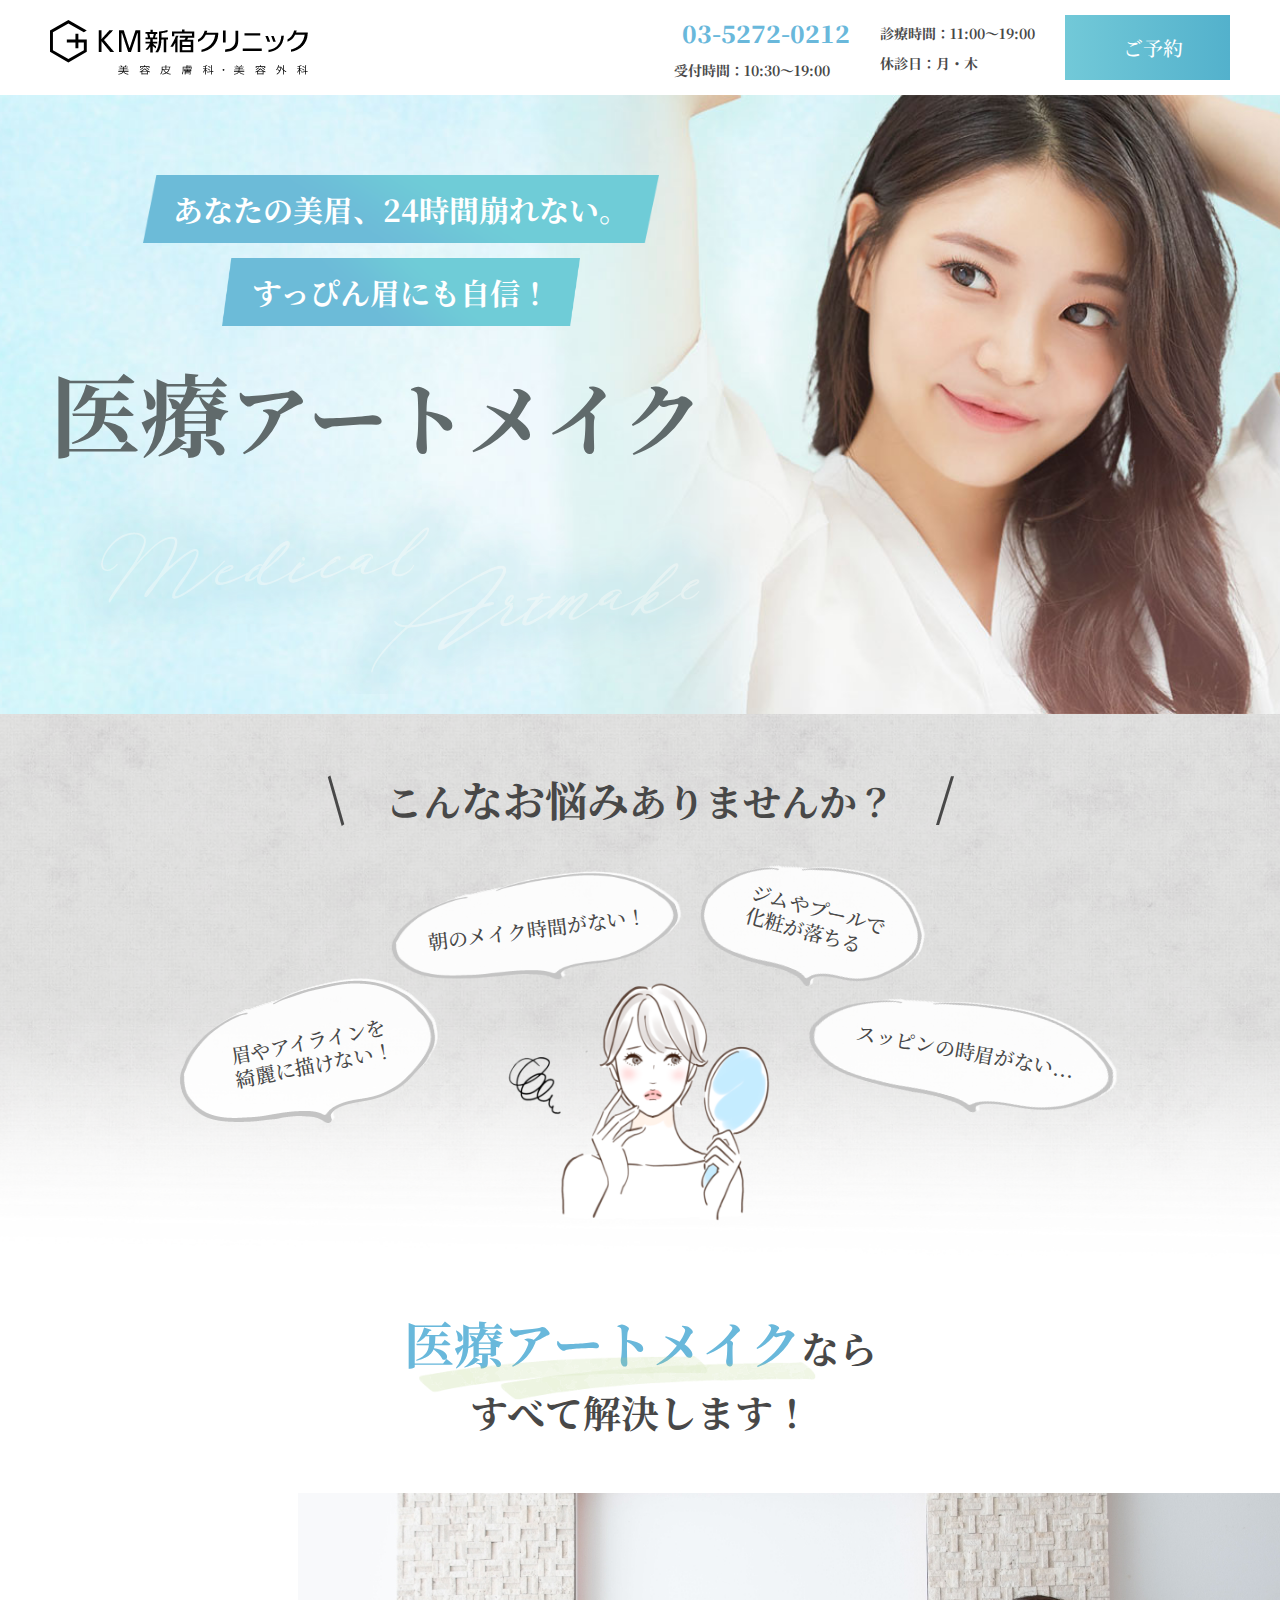
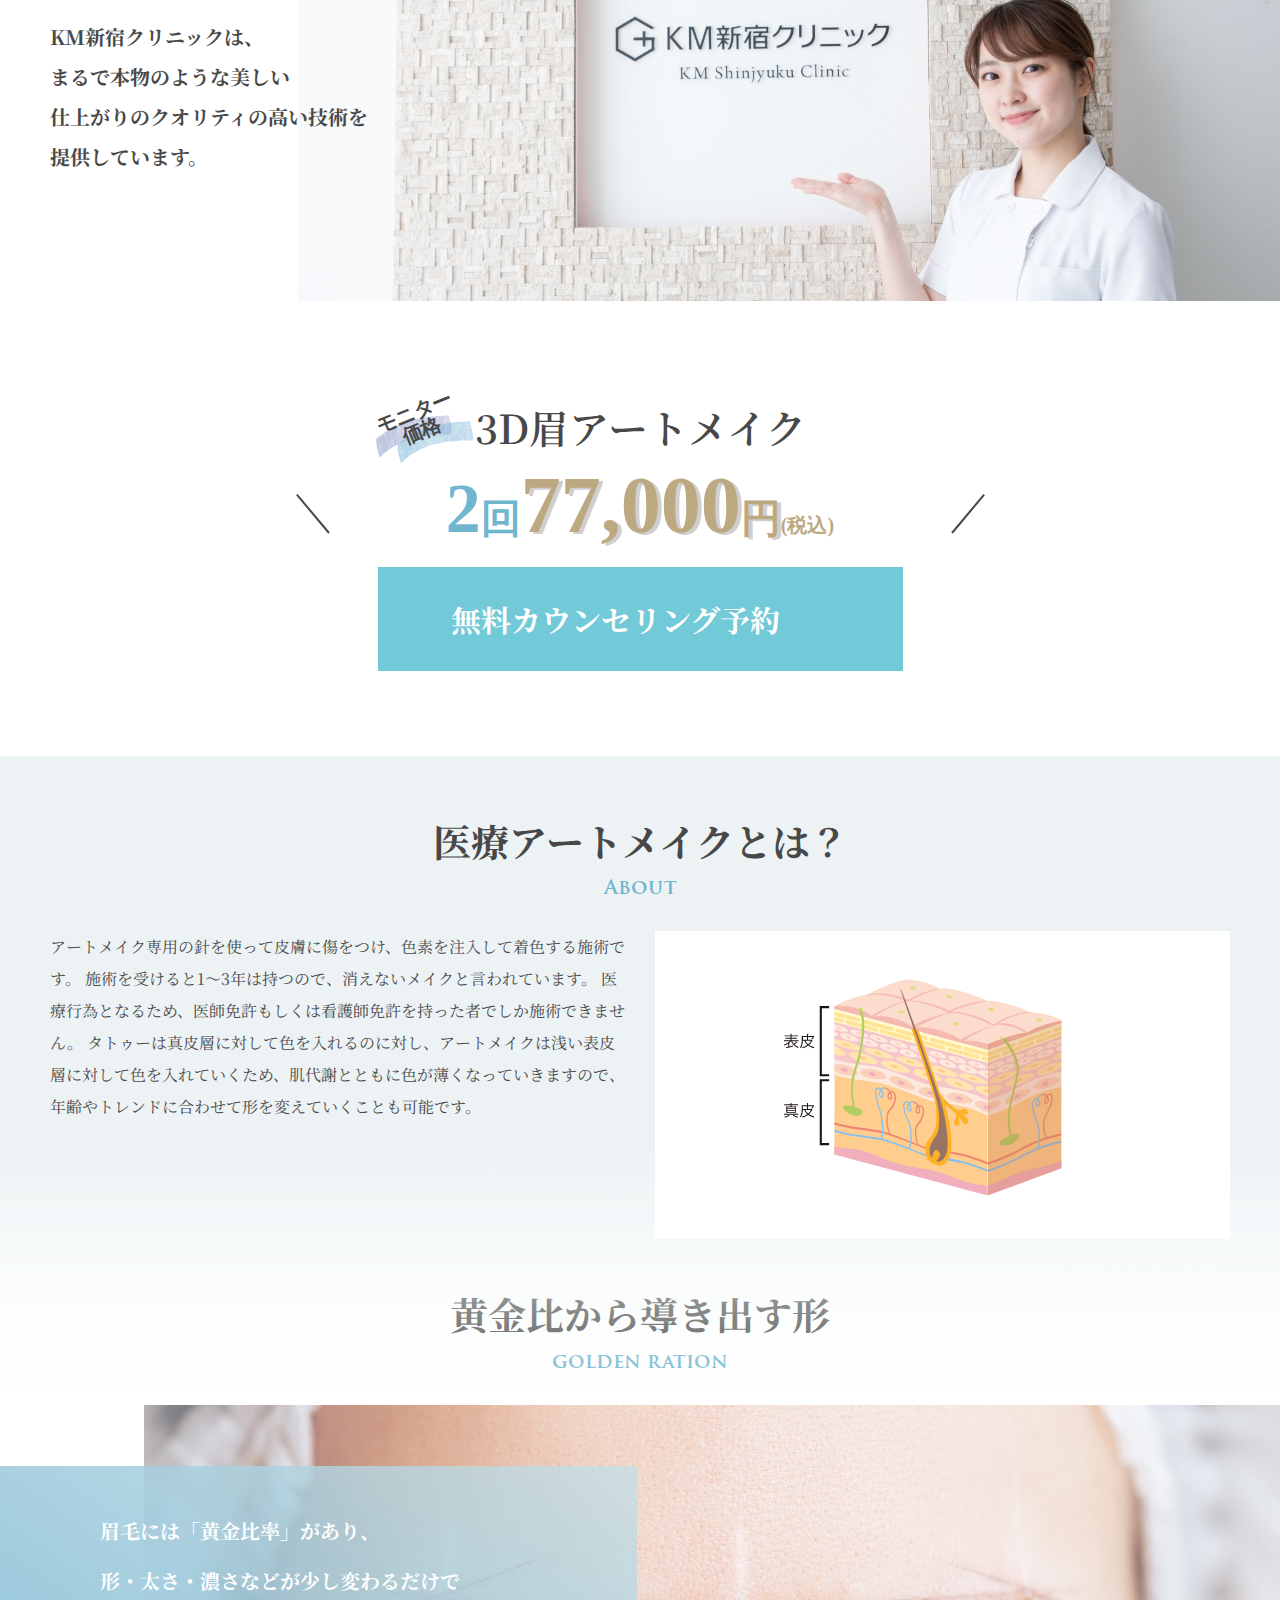
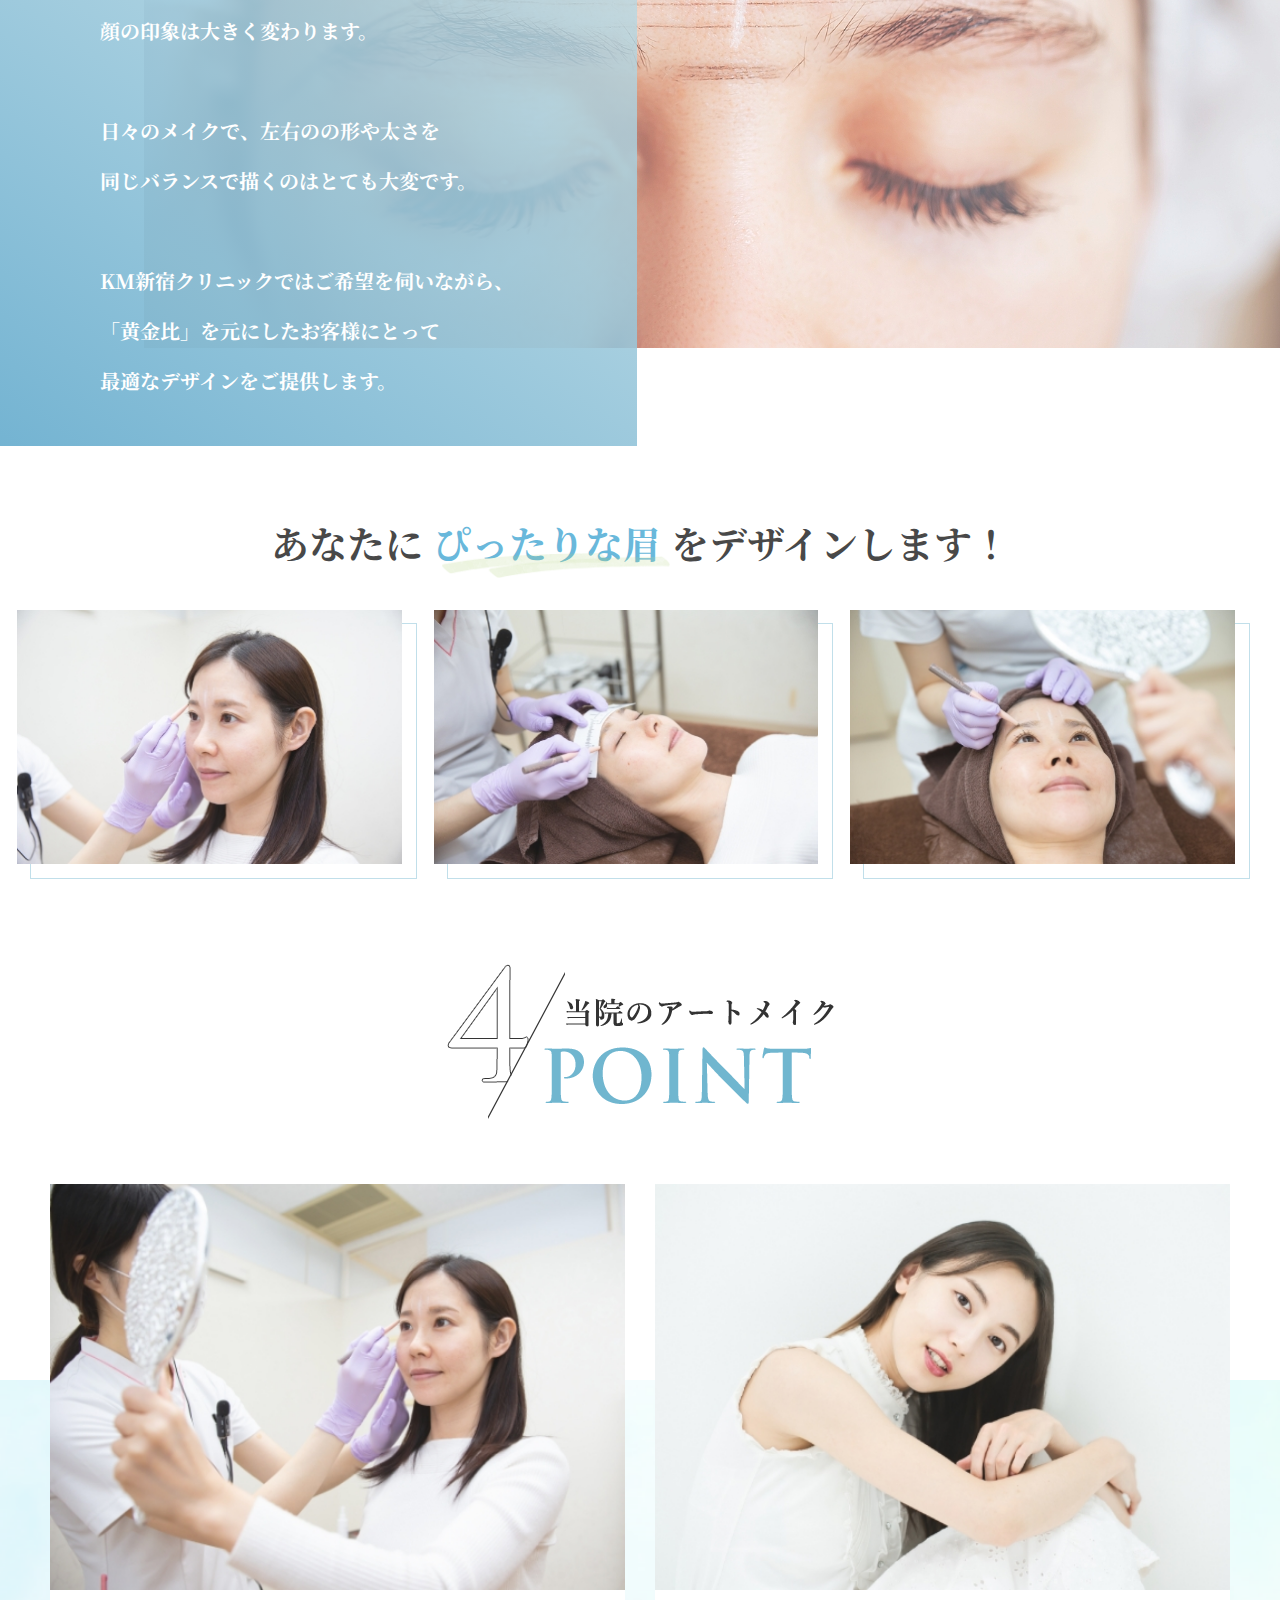
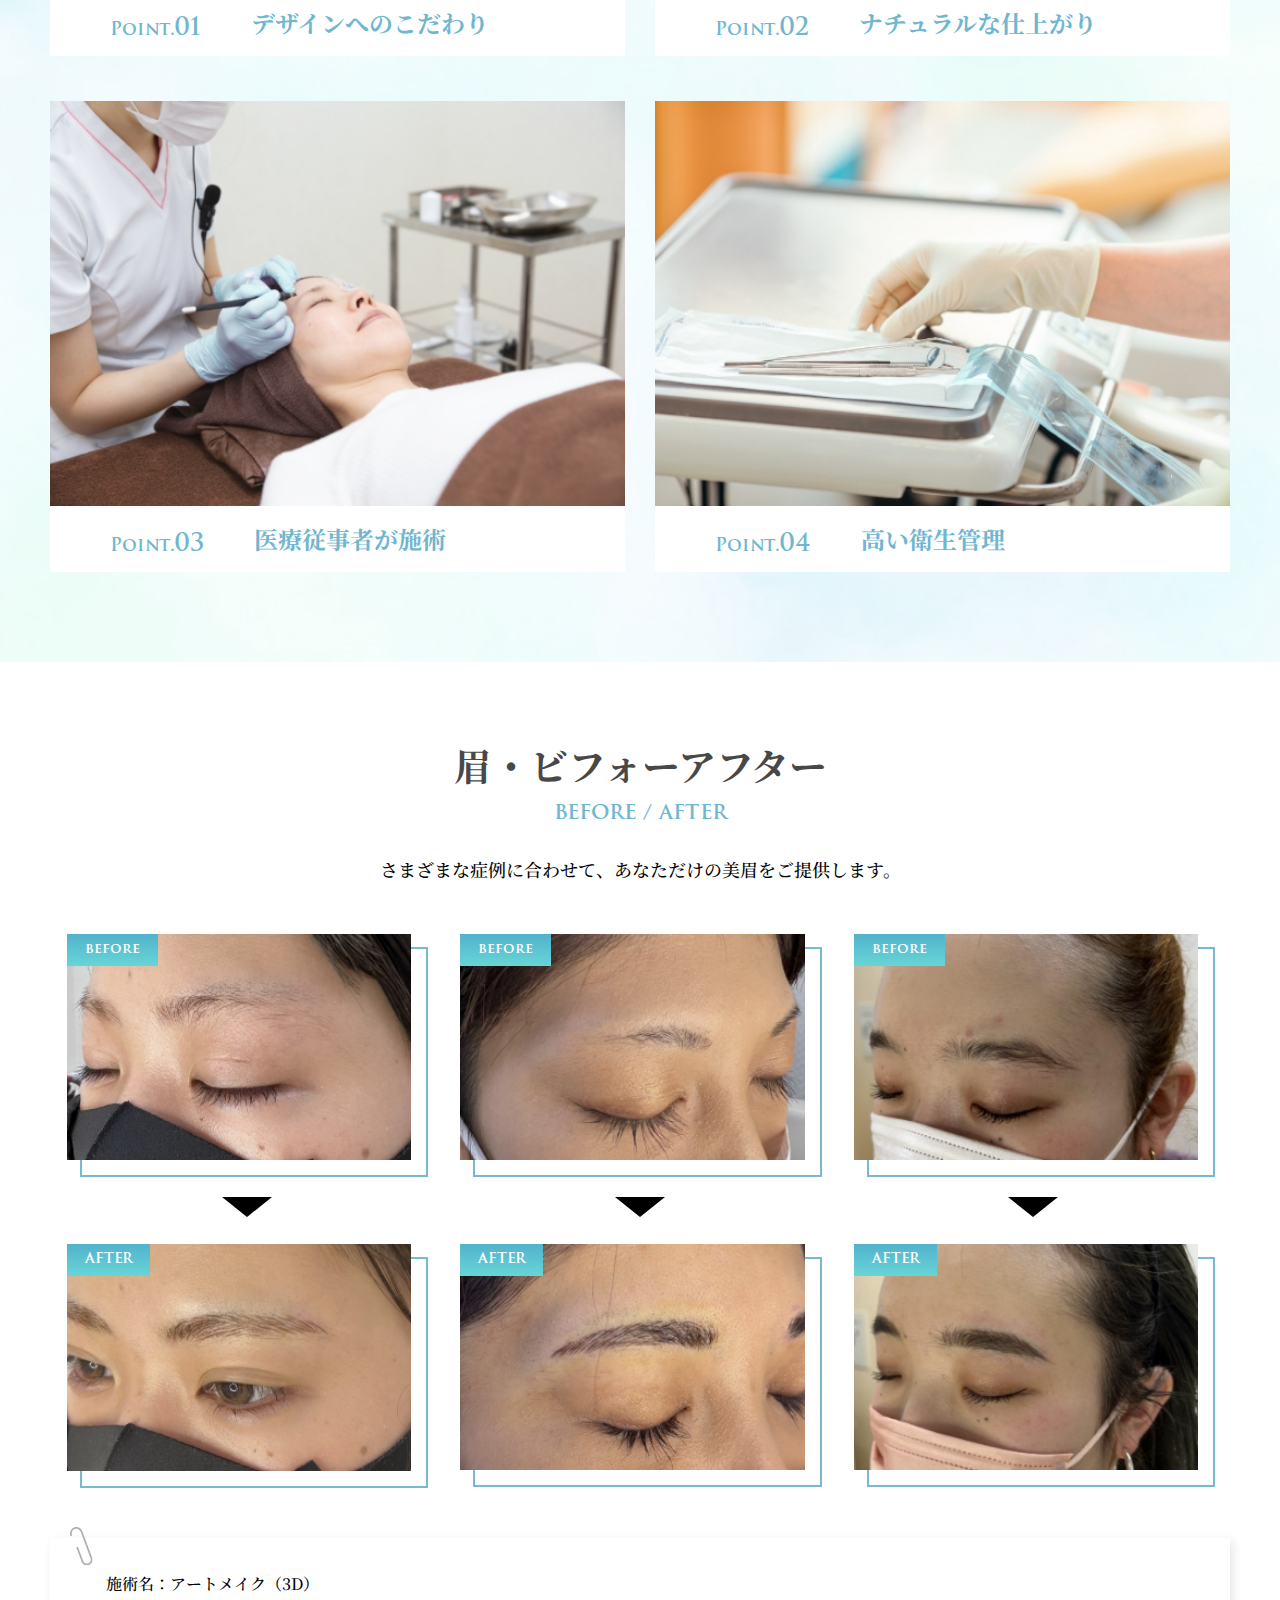
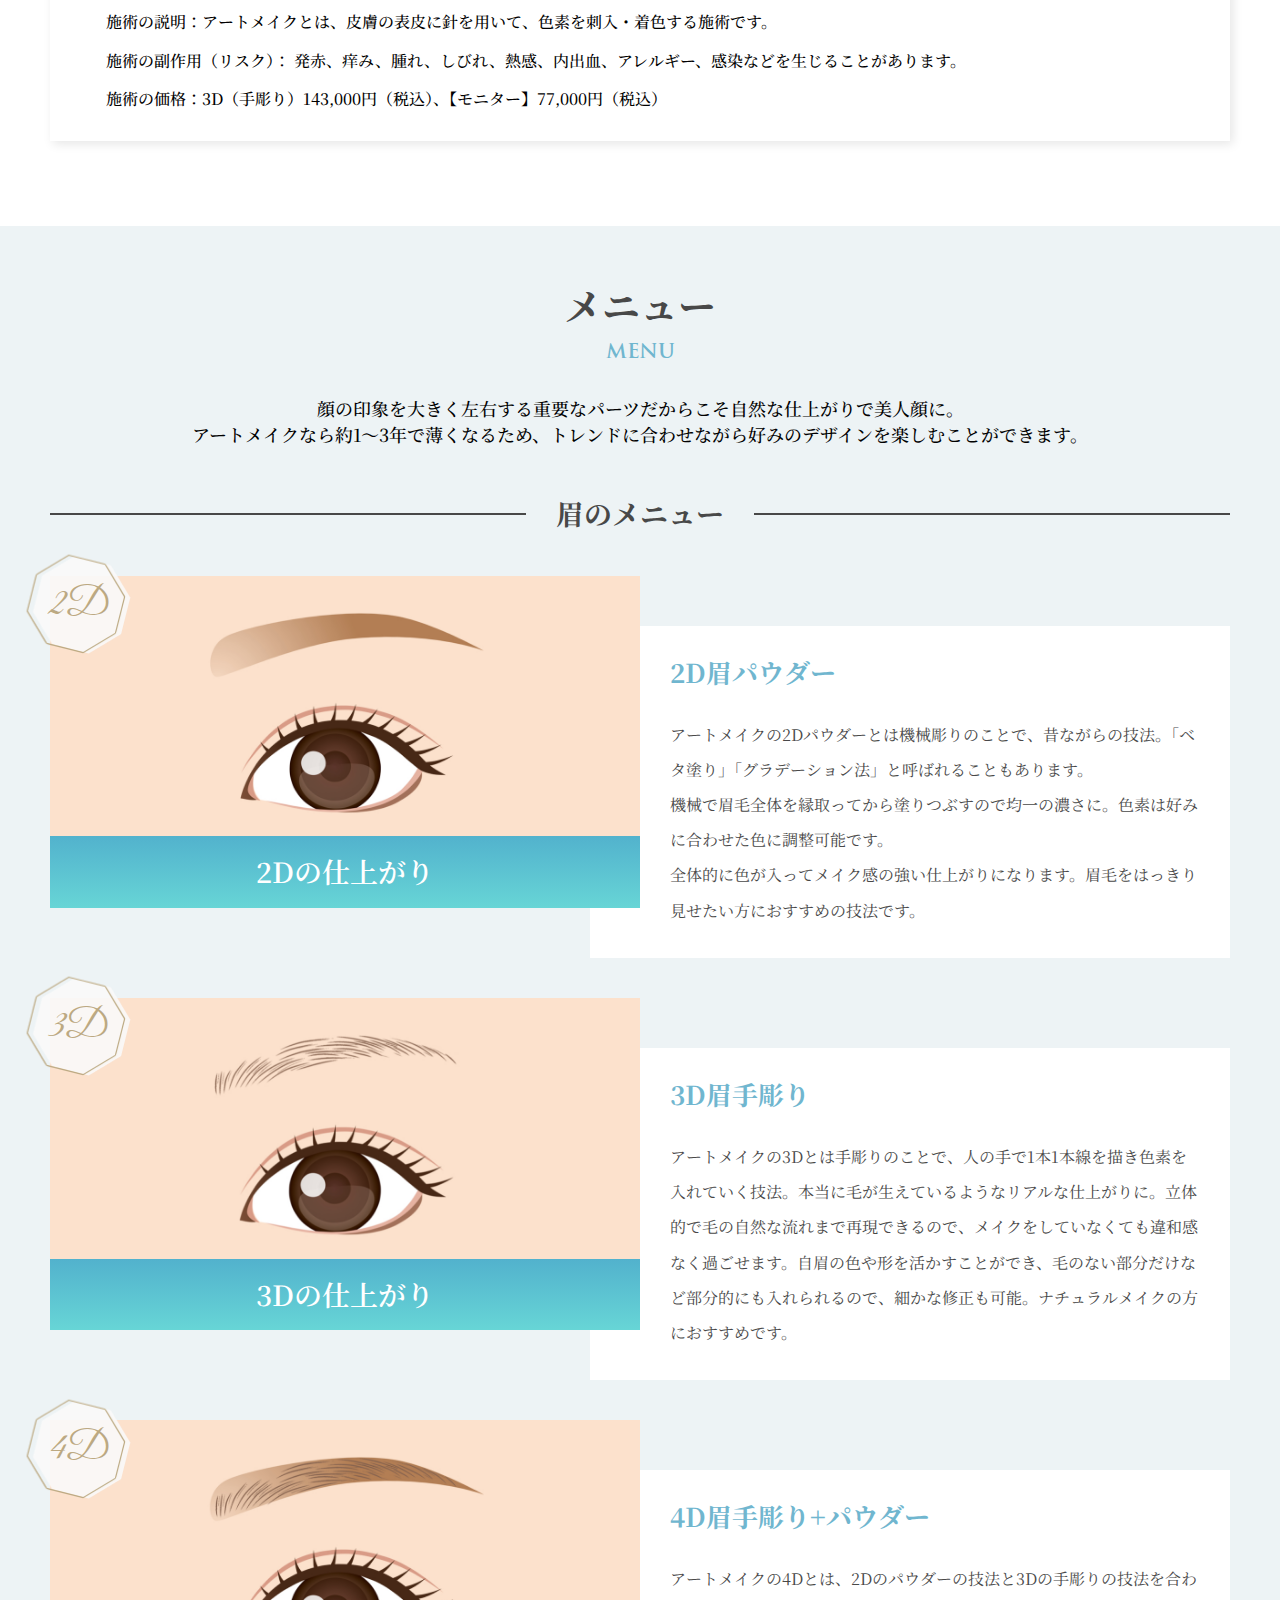
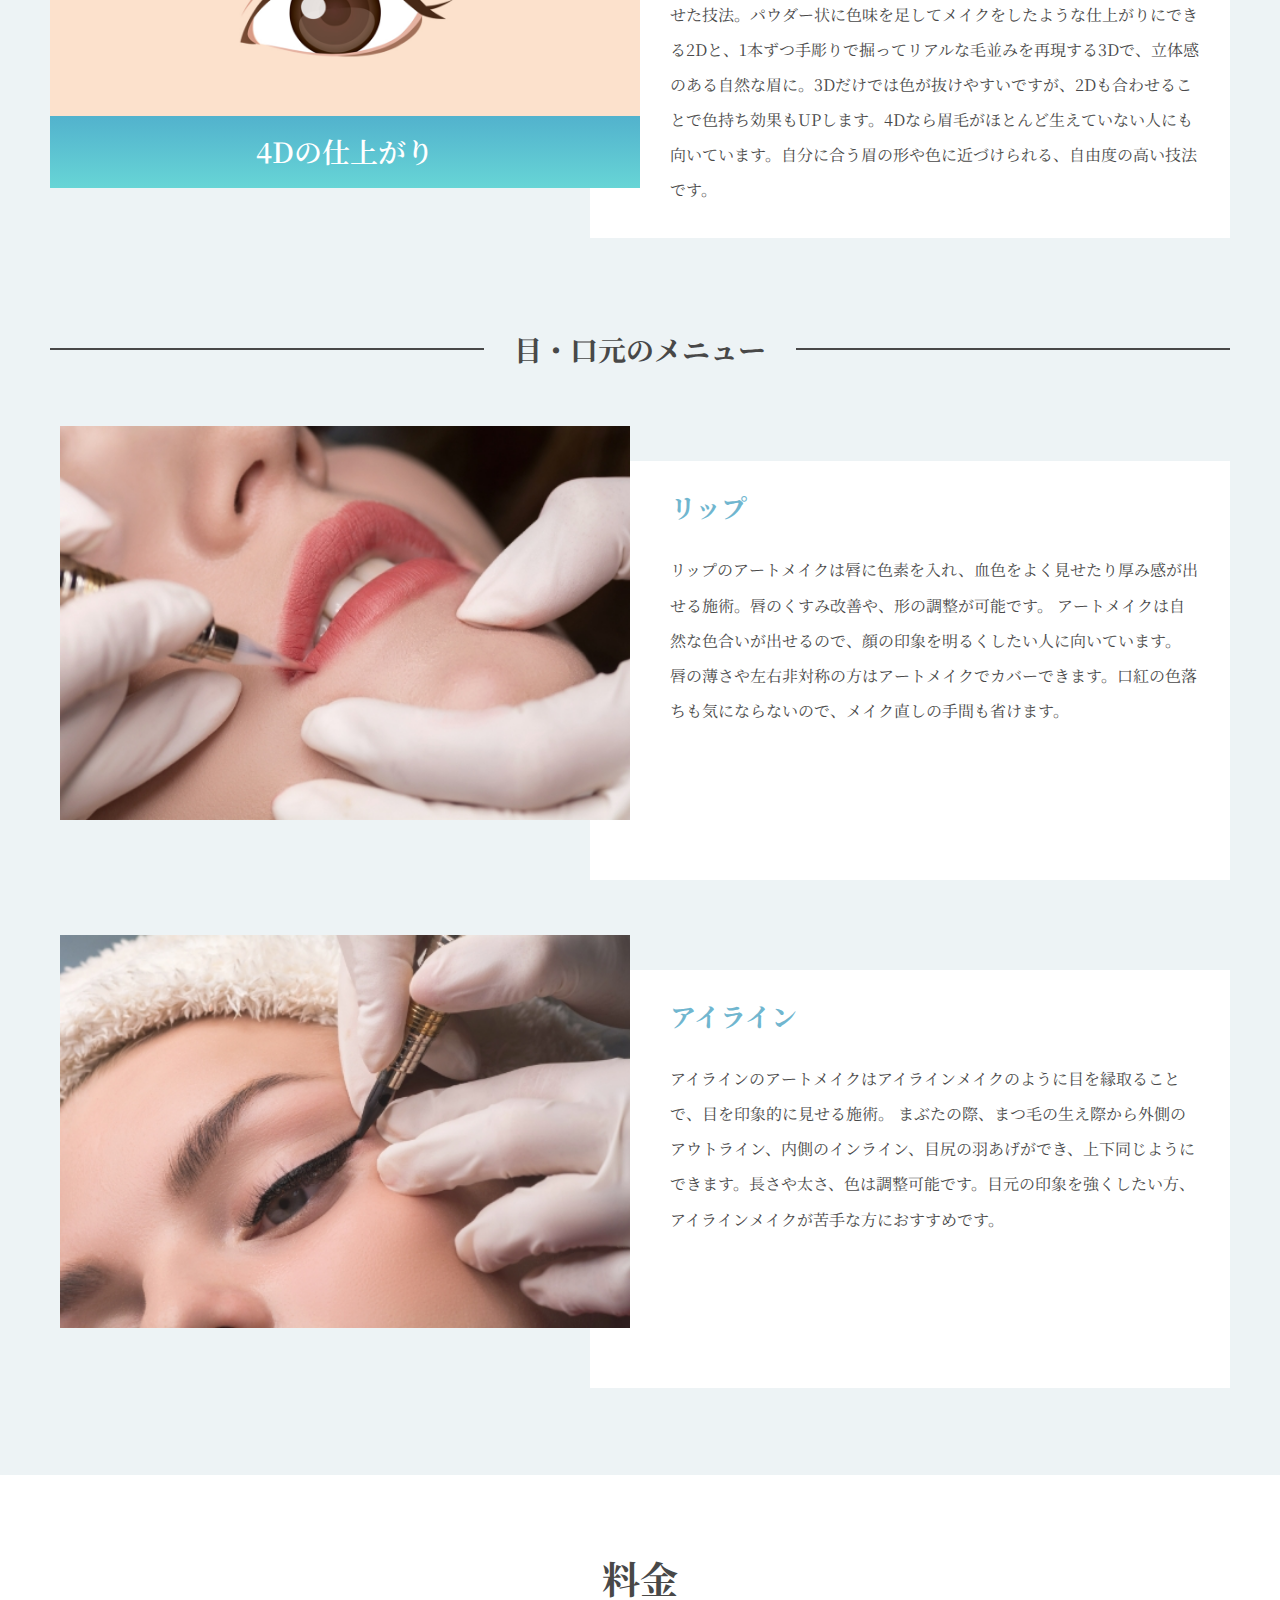
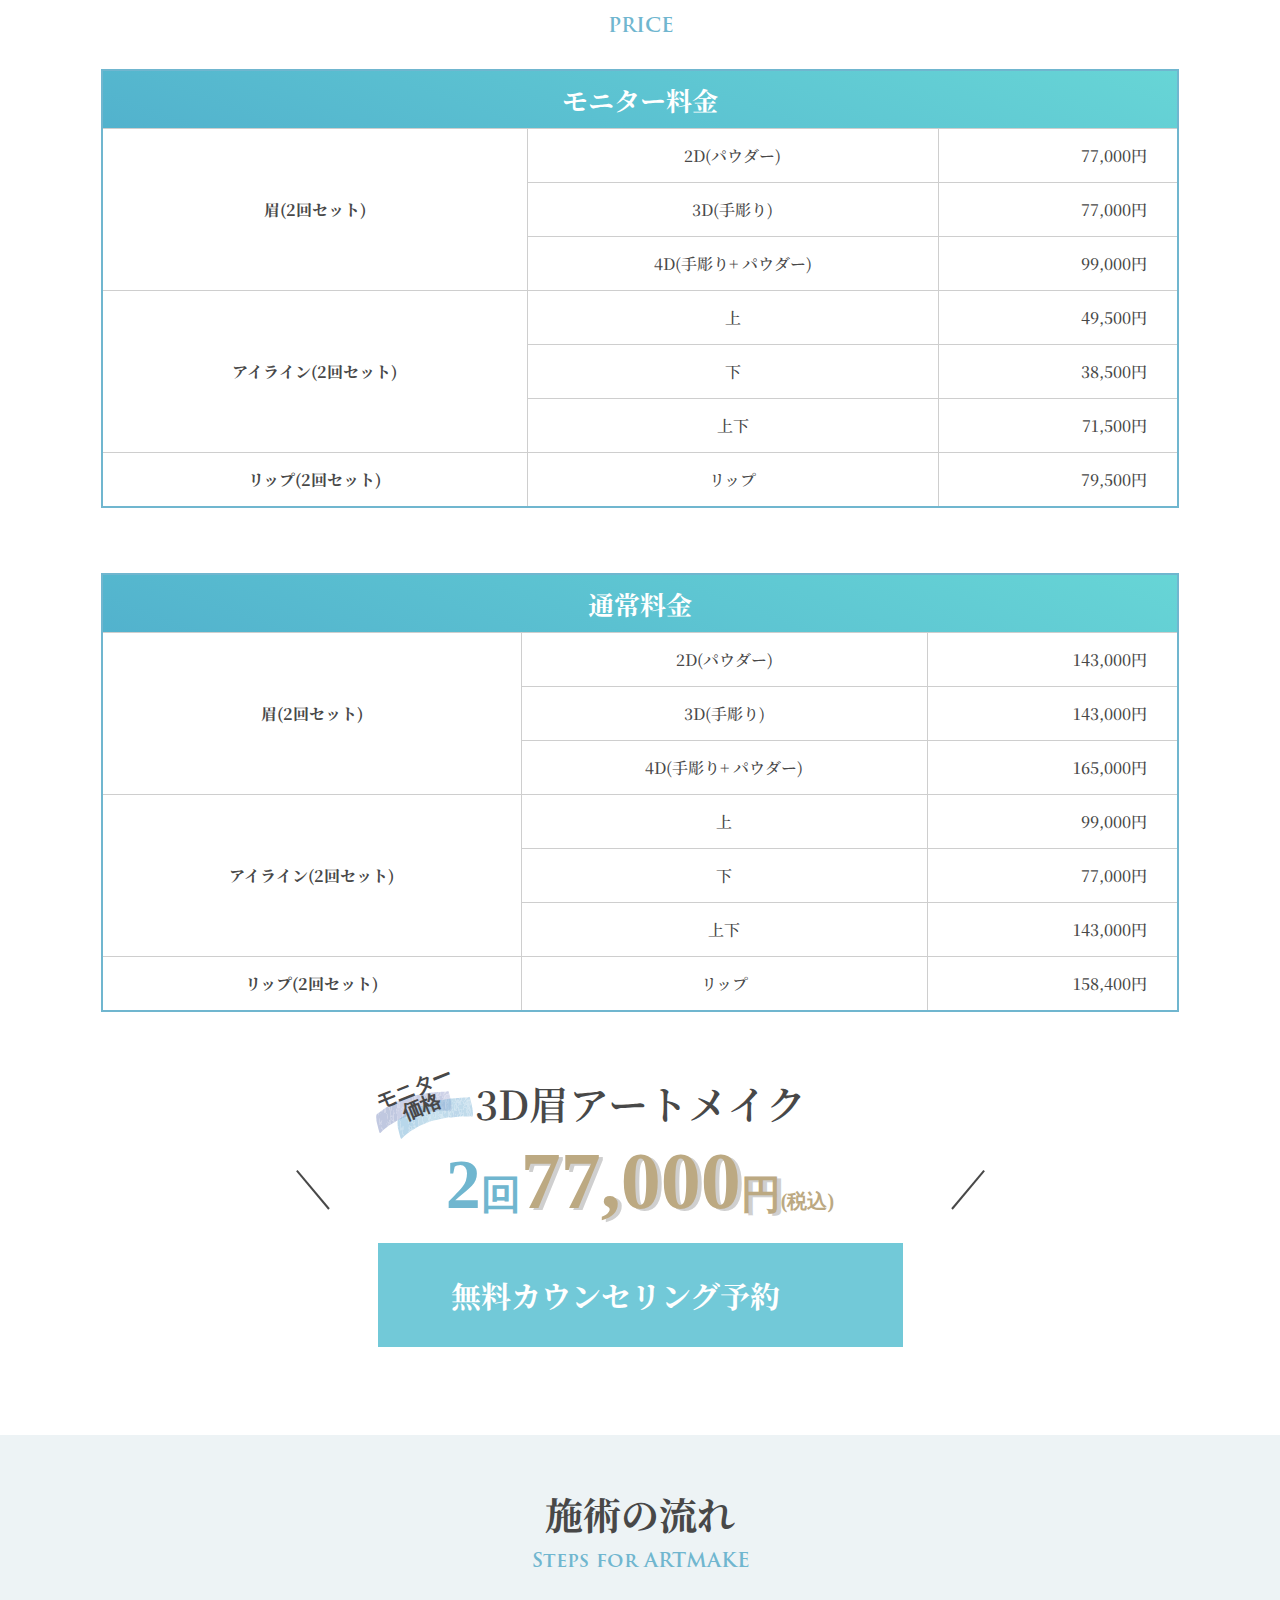
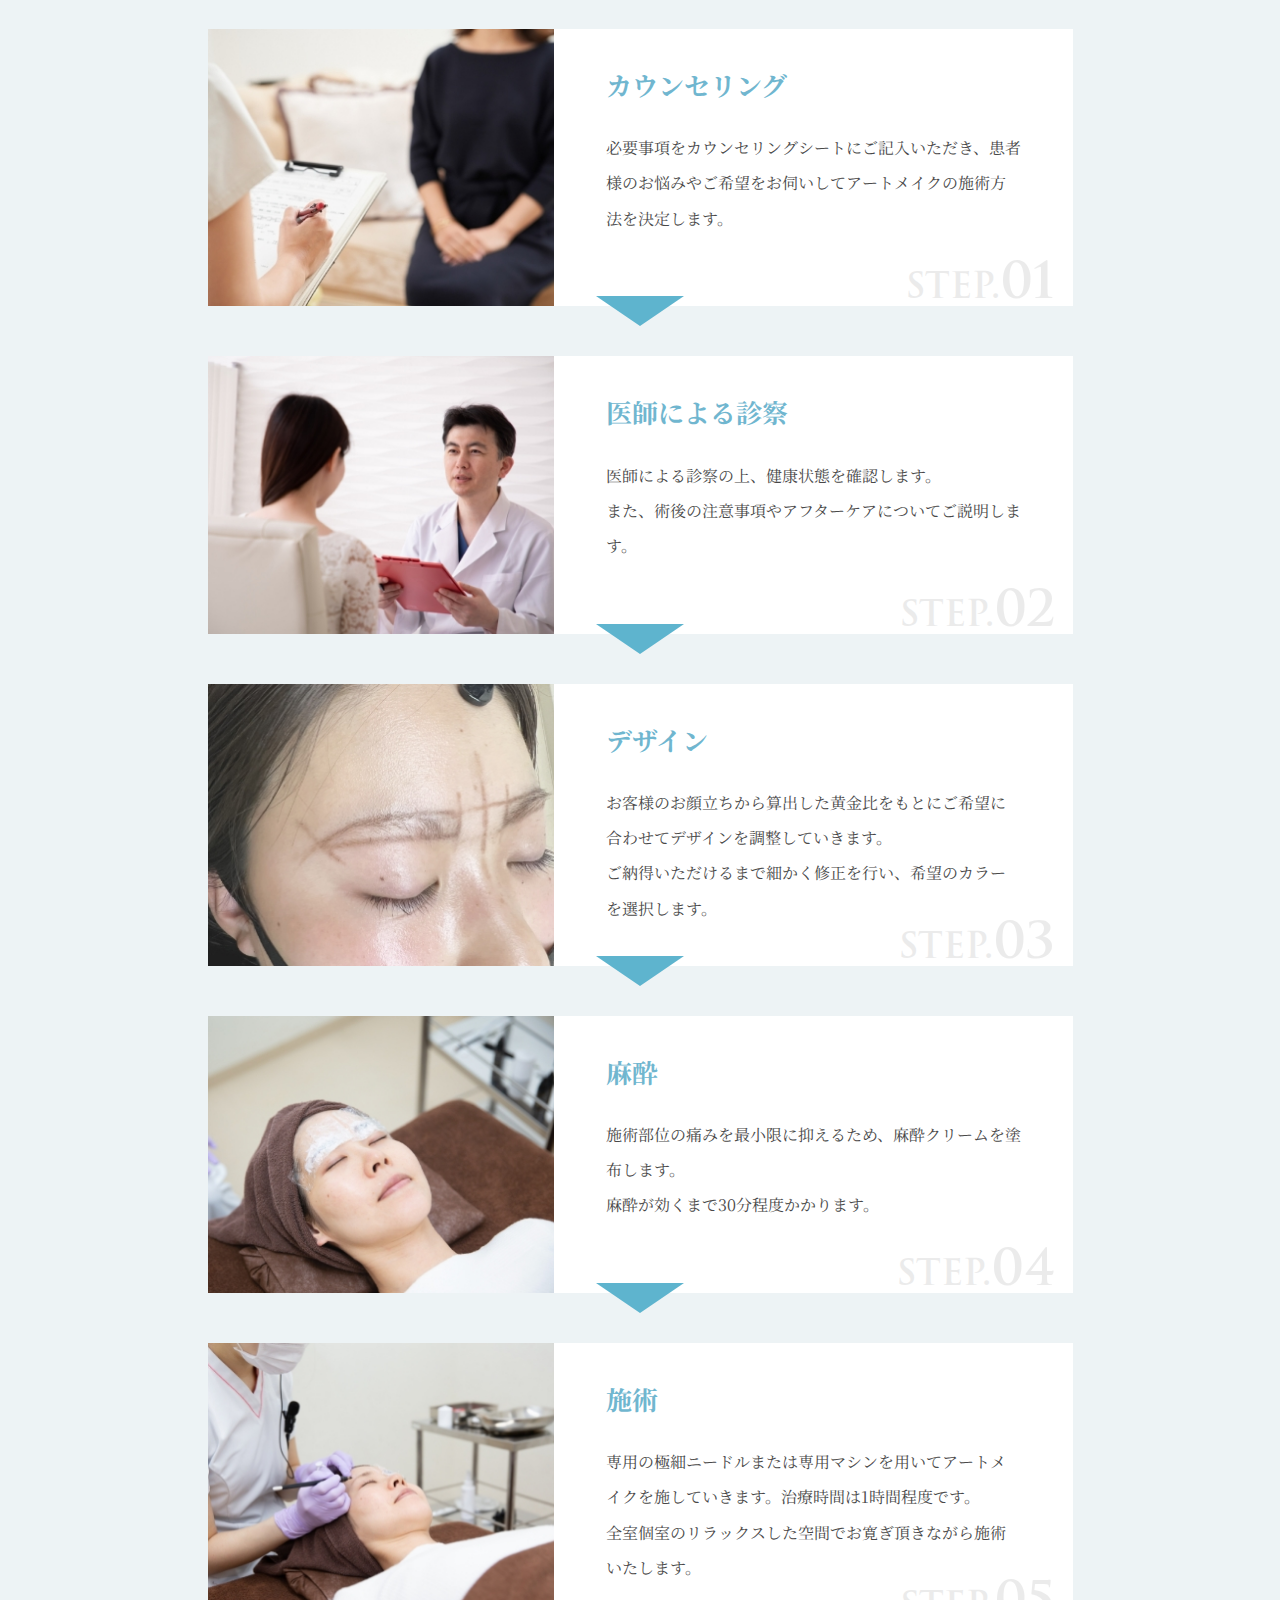
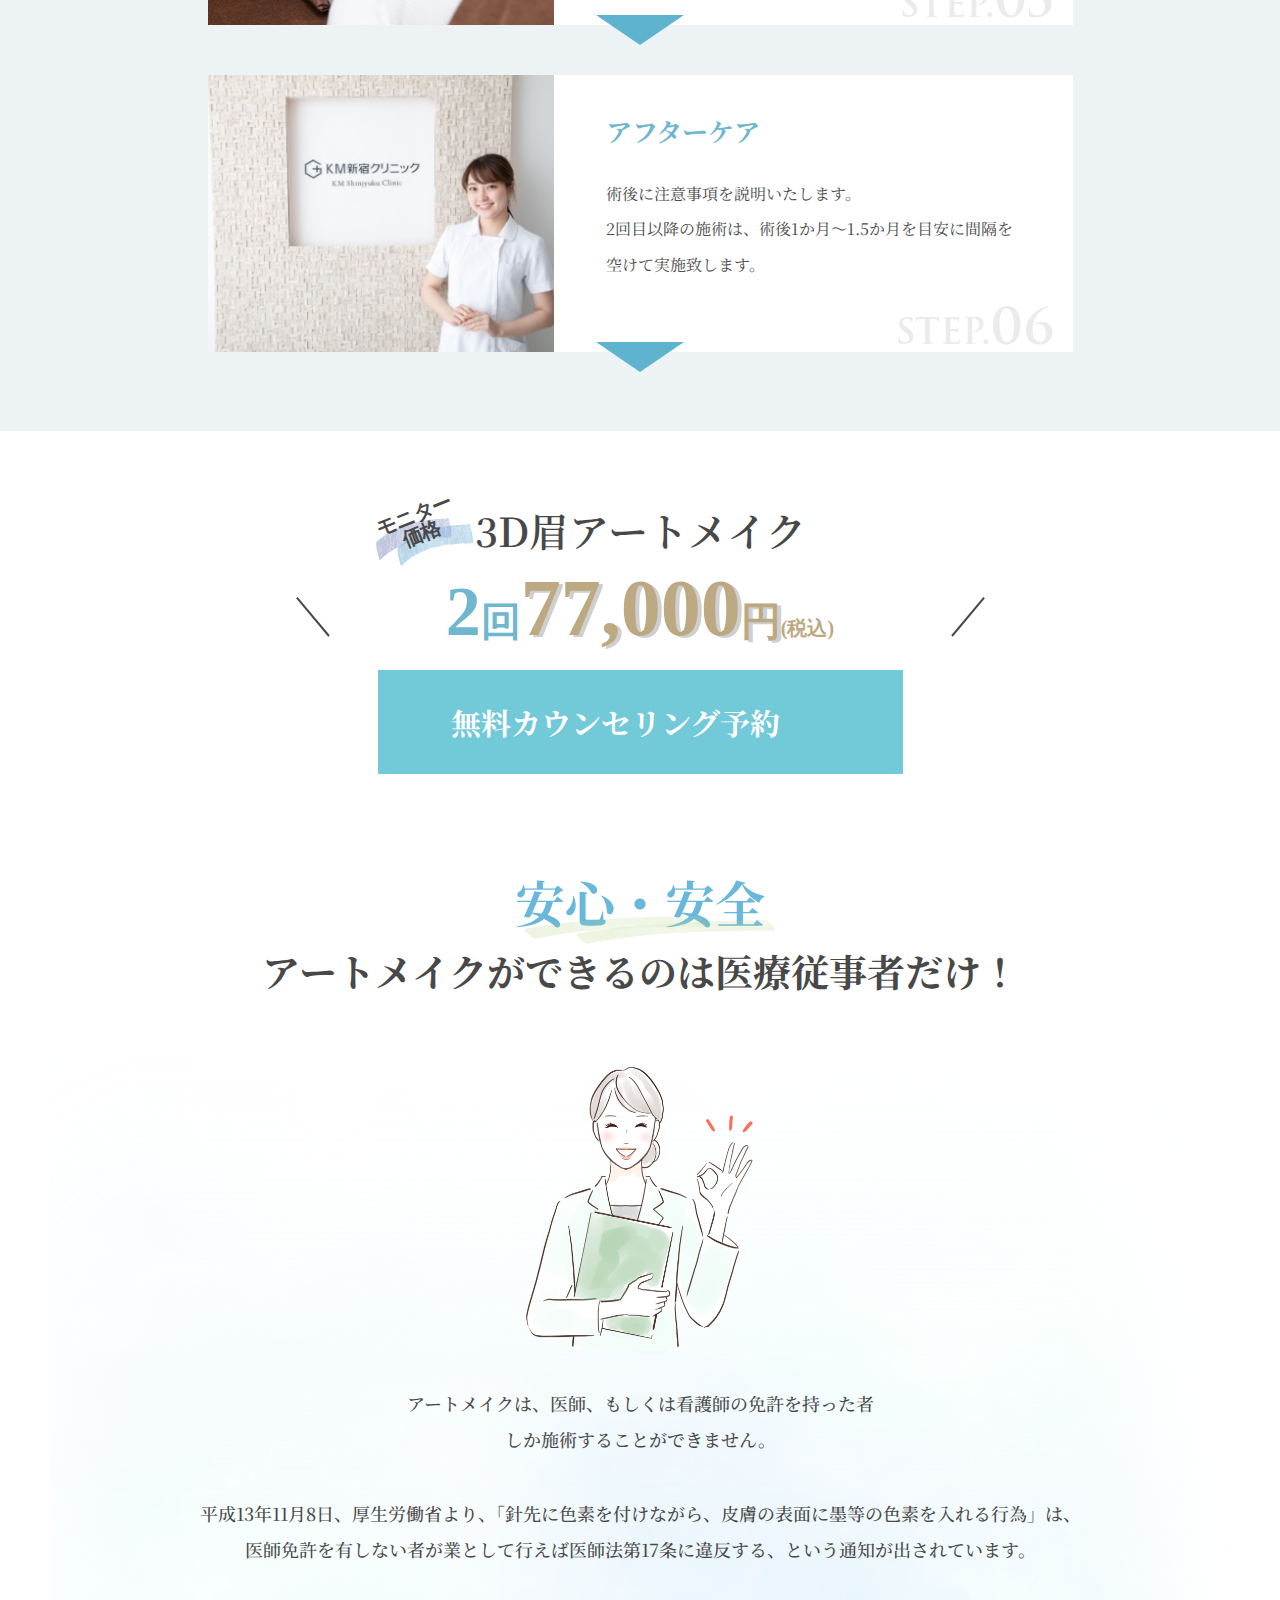
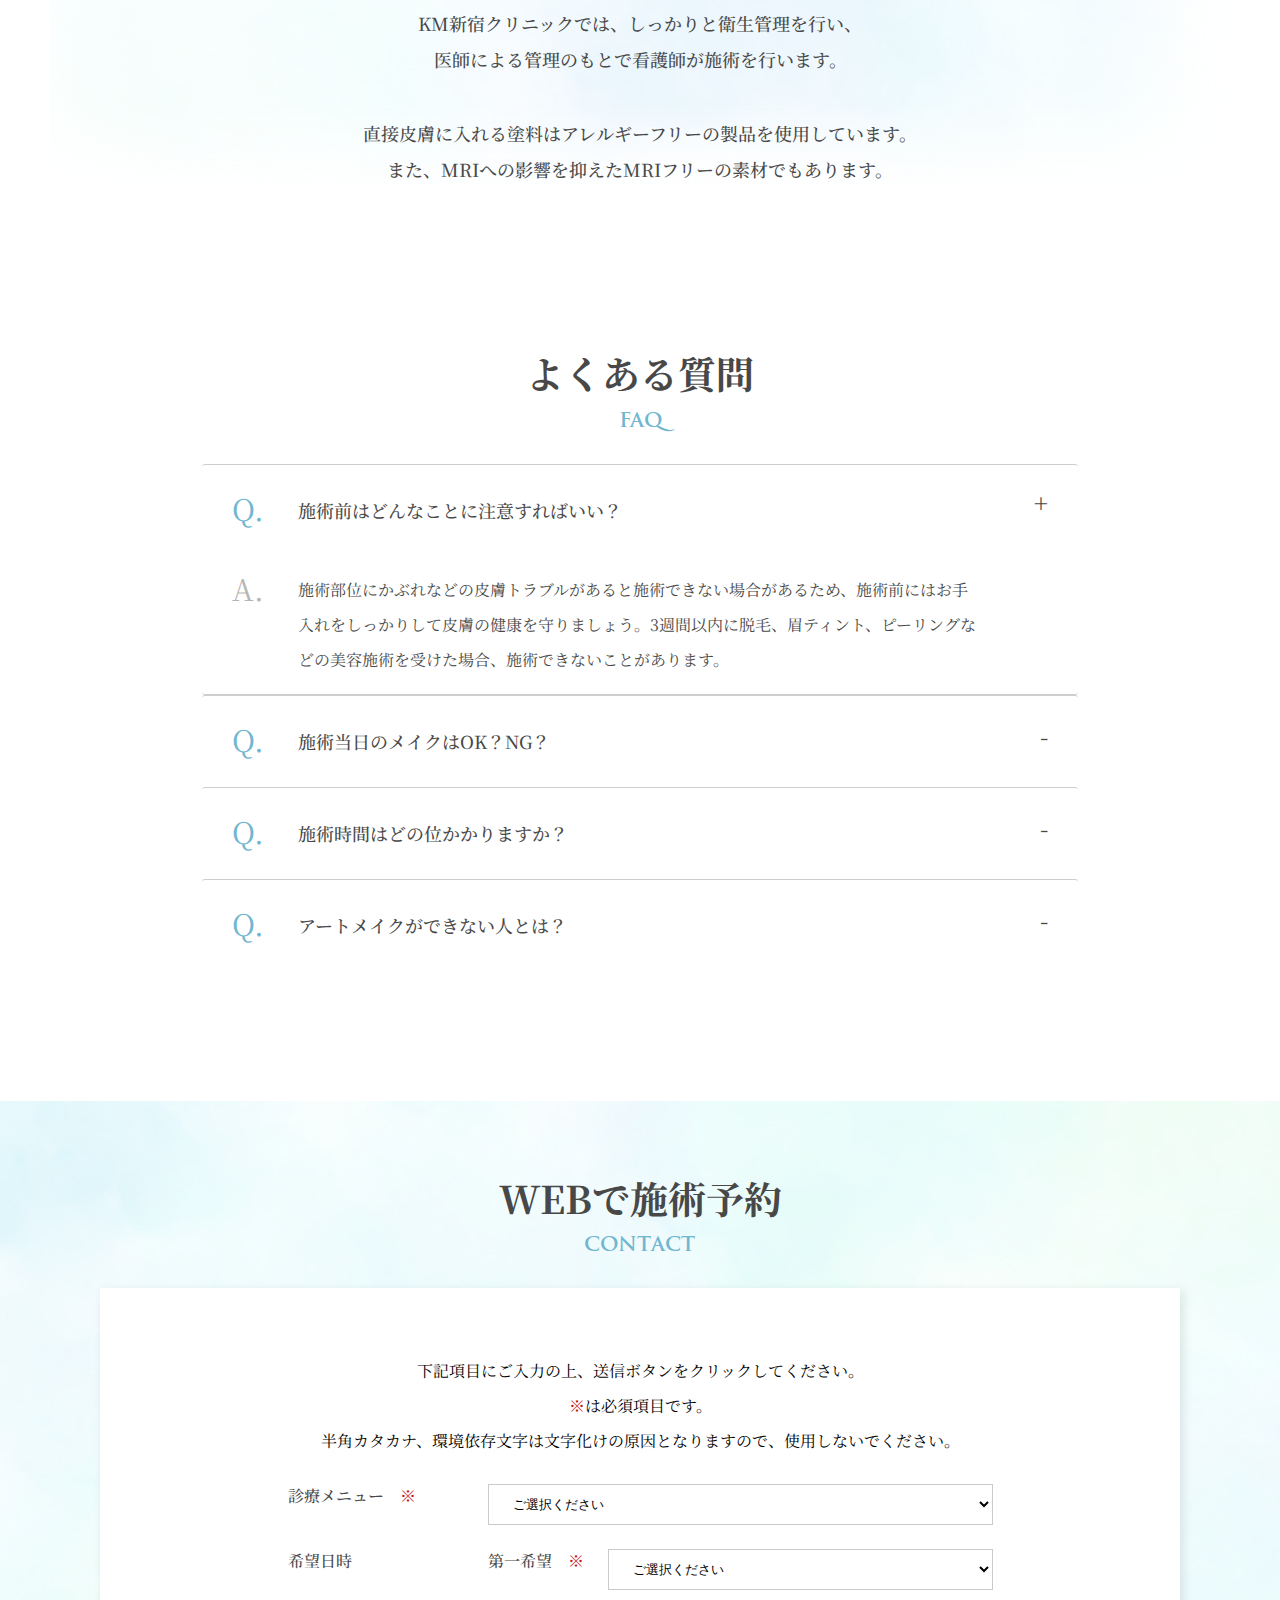
==== commit db0bbc82: "Complete Project With Responsive @SanjayBarad" ====
--- a/index.html
+++ b/index.html
@@ -663,7 +663,204 @@
 					半角カタカナ、環境依存文字は文字化けの原因となりますので、使用しないでください。</p>
 				</div>
 				<form class="reservation_form">
-
+					<div class="reservation_form_group">
+						<label>診療メニュー　<span>※</span></label>
+						<div class="reservation_form_cont">
+							<div class="select_filled">
+								<select>
+									<option>ご選択ください</option>
+									<option>診療メニュー 1</option>
+									<option>診療メニュー 2</option>
+									<option>診療メニュー 3</option>
+									<option>診療メニュー 4</option>
+								</select>
+							</div>
+						</div>
+					</div>
+					<div class="reservation_form_group">
+						<label>希望日時</label>
+						<div class="reservation_form_cont">
+							<div class="reservation_form_inner_group">
+								<label>第一希望　<span>※</span></label>
+								<div class="reservation_form_inner_cont">
+									<div class="select_filled">
+										<select>
+											<option>ご選択ください</option>
+											<option>第一希望　1</option>
+											<option>第一希望　2</option>
+											<option>第一希望　3</option>
+											<option>第一希望　4</option>
+										</select>
+									</div>
+									<div class="select_filled">
+										<select>
+											<option>時間</option>
+											<option>option 1</option>
+											<option>option 2</option>
+											<option>option 3</option>
+											<option>option 4</option>
+										</select>
+									</div>
+								</div>
+							</div>
+							<div class="reservation_form_inner_group">
+								<label>第二希望 <span>※</span></label>
+								<div class="reservation_form_inner_cont">
+									<div class="select_filled">
+										<select>
+											<option>ご選択ください</option>
+											<option>第二希望 1</option>
+											<option>第二希望 2</option>
+											<option>第二希望 3</option>
+											<option>第二希望 4</option>
+										</select>
+									</div>
+									<div class="select_filled">
+										<select>
+											<option>時間</option>
+											<option>option 1</option>
+											<option>option 2</option>
+											<option>option 3</option>
+											<option>option 4</option>
+										</select>
+									</div>
+								</div>
+							</div>
+							<div class="reservation_form_inner_group">
+								<label>第三希望</label>
+								<div class="reservation_form_inner_cont">
+									<div class="select_filled">
+										<select>
+											<option>ご選択ください</option>
+											<option>第三希望 1</option>
+											<option>第三希望 2</option>
+											<option>第三希望 3</option>
+											<option>第三希望 4</option>
+										</select>
+									</div>
+									<div class="select_filled">
+										<select>
+											<option>時間</option>
+											<option>option 1</option>
+											<option>option 2</option>
+											<option>option 3</option>
+											<option>option 4</option>
+										</select>
+									</div>
+								</div>
+							</div>
+						</div>
+					</div>
+					<div class="reservation_form_group">
+						<label>当日の治療を <br/>
+							ご希望されますか？ <span>※</span></label>
+						<div class="reservation_form_cont">
+							<div class="radio_filled">
+								<input type="radio" />
+								<span></span>
+								<p>カウンセリング希望</p>
+							</div>
+							<div class="radio_filled">
+								<input type="radio" />
+								<span></span>
+								<p>カウンセリング希望＋当日に治療も希望</p>
+							</div>
+						</div>
+					</div>
+					<div class="reservation_form_group">
+						<label>メールアドレス <span>※</span></label>
+						<div class="reservation_form_cont">
+							<div class="input_filled">
+								<input type="text" placeholder="例) sample@kmshinjuku.com" />
+							</div>
+						</div>
+					</div>
+					<div class="reservation_form_group">
+						<label>性別 <span>※</span></label>
+						<div class="reservation_form_cont">
+							<div class="radio_filled_flex">
+								<div class="radio_filled">
+									<input type="radio" />
+									<span></span>
+									<p>女性</p>
+								</div>
+								<div class="radio_filled">
+									<input type="radio" />
+									<span></span>
+									<p>男性</p>
+								</div>
+							</div>
+						</div>
+					</div>
+					<div class="reservation_form_group">
+						<label>お名前(フリガナ) <span>※</span></label>
+						<div class="reservation_form_cont">
+							<div class="input_filled">
+								<input type="text" placeholder="例) ヤマダ　ハナコ" />
+							</div>
+						</div>
+					</div>
+					<div class="reservation_form_group">
+						<label>年齢 <span>※</span></label>
+						<div class="reservation_form_cont">
+							<div class="input_filled age_filled">
+								<input type="number" placeholder="例) 30" />
+								<p>歳</p>
+								<p>※未成年者の方は保護者の同意が必要です。<br/>
+								<a href="#">同意書ダウンロードはこちら</a></p>
+							</div>
+						</div>
+					</div>
+					<div class="reservation_form_group">
+						<label>電話番号 <span>※</span></label>
+						<div class="reservation_form_cont">
+							<div class="input_filled">
+								<input type="text" placeholder="例) 0120-3456-7890(携帯番号も可)" />
+							</div>
+						</div>
+					</div>
+					<div class="reservation_form_group">
+						<label>既往歴 <span>※</span></label>
+						<div class="reservation_form_cont">
+							<div class="radio_filled_flex">
+								<div class="radio_filled">
+									<input type="radio" />
+									<span></span>
+									<p>なし</p>
+								</div>
+								<div class="radio_filled">
+									<input type="radio" />
+									<span></span>
+									<p>あり</p>
+								</div>
+							</div>
+							<div class="para">
+								<p>※ありとご回答の方はコメント欄に詳細(病歴。アレルギー等の内容)をご入力ください。</p>
+							</div>
+						</div>
+					</div>
+					<div class="reservation_form_group">
+						<label>コメント<br/>
+						(ご相談・ご質問など) <span>※</span></label>
+						<div class="reservation_form_cont">
+							<div class="textarea_filled">
+								<textarea placeholder="お客様のお悩みや疑問などご自由にご入力ください。"></textarea>
+							</div>
+						</div>
+					</div>
+					<div class="reservation_form_group">
+						<label></label>
+						<div class="reservation_form_cont">
+							<div class="checkbox_filled">
+								<input type="checkbox" />
+								<span></span>
+								<p><a href="#">個人情報保護方針</a>について に同意する。</p>
+							</div>
+						</div>
+					</div>
+					<div class="reservation_form_submit">
+						<input type="submit" value="上記の内容で送信" />
+					</div>
 				</form>
 			</div>
 		</div>
--- a/css/responsive.css
+++ b/css/responsive.css
@@ -769,6 +769,105 @@
 .reservation_para p span{
     color: #C21717;
 }
+.reservation_form{
+    width: 100%;
+    max-width: 705px;
+    margin: auto;
+}
+.reservation_form p{
+    color: #484848;
+    font-size: 12px;
+    font-weight: 400;
+}
+.reservation_form .para{
+    margin-top: 15px;
+}
+.reservation_form_group,
+.reservation_form_inner_group{
+    display: flex;
+    margin-bottom: 24px;
+}
+.reservation_form_group > label,
+.reservation_form_inner_group > label{
+    color: #484848;
+    font-size: 16px;
+    font-weight: 500;
+    line-height: 1.5;
+    display: inline-block;
+}
+.reservation_form_group > label{
+    min-width: 200px;
+}
+.reservation_form_inner_group > label{
+    min-width: 120px;
+}
+.reservation_form_group > label span,
+.reservation_form_inner_group > label span{
+    color: #C21717;
+}
+.reservation_form_cont,
+.reservation_form_inner_cont{
+    flex: 1 0 0;
+}
+.select_filled{
+    width: 100%;
+    margin-bottom: 10px;
+}
+.select_filled:last-child{
+    margin-bottom: 0;
+}
+.select_filled select,
+.input_filled input,
+.textarea_filled textarea{
+    width: 100%;
+    border: 1px solid #CACACA;
+    background-color: #FFFFFF;
+    padding: 11px 20px;
+    color: #000000;
+    font-size: 13px;
+    font-weight: 400;
+    line-height: 1;
+}
+.input_filled input::placeholder,
+.textarea_filled textarea::placeholder{
+    color: #A5A5A5;
+}
+.textarea_filled textarea{
+    line-height: 2;
+    height: 200px;
+    resize: none;
+}
+.radio_filled_flex{
+    display: flex;
+}
+.radio_filled_flex .radio_filled{
+    margin: 0 30px 0 0;
+}
+.radio_filled_flex .radio_filled:last-child{
+    margin-right: 0;
+}
+.radio_filled{
+    display: flex;
+    align-items: center;
+    margin-bottom: 13px;
+    line-height: 1;
+}
+.radio_filled input{
+    margin-right: 15px;
+}
+.radio_filled:last-child{
+    margin-bottom: 0;
+}
+.age_filled{
+    display: flex;
+    align-items: flex-end;
+}
+.age_filled input{
+    max-width: 120px;
+}
+.age_filled p{
+    padding: 0 8px;
+}
 /* reservation_section css end */
 
 /* contact_section css start */
@@ -1389,7 +1488,27 @@
         padding: 50px 0;
     }
     .reservation_form_box{
-        padding: 30px;
+        padding: 20px;
+    }
+    .reservation_form_group{
+        flex-wrap: wrap;
+    }
+    .reservation_form_group > label{
+        min-width: auto;
+        width: 100%;
+        margin-bottom: 8px;
+    }
+    .reservation_form_cont{
+        width: 100%;
+    }
+    .radio_filled input{
+        margin-right: 10px;
+    }
+    .age_filled{
+        flex-wrap: wrap;
+    }
+    .age_filled p:last-child{
+        margin-top: 5px;
     }
     .contact_profile_layer{
         flex-wrap: wrap-reverse;
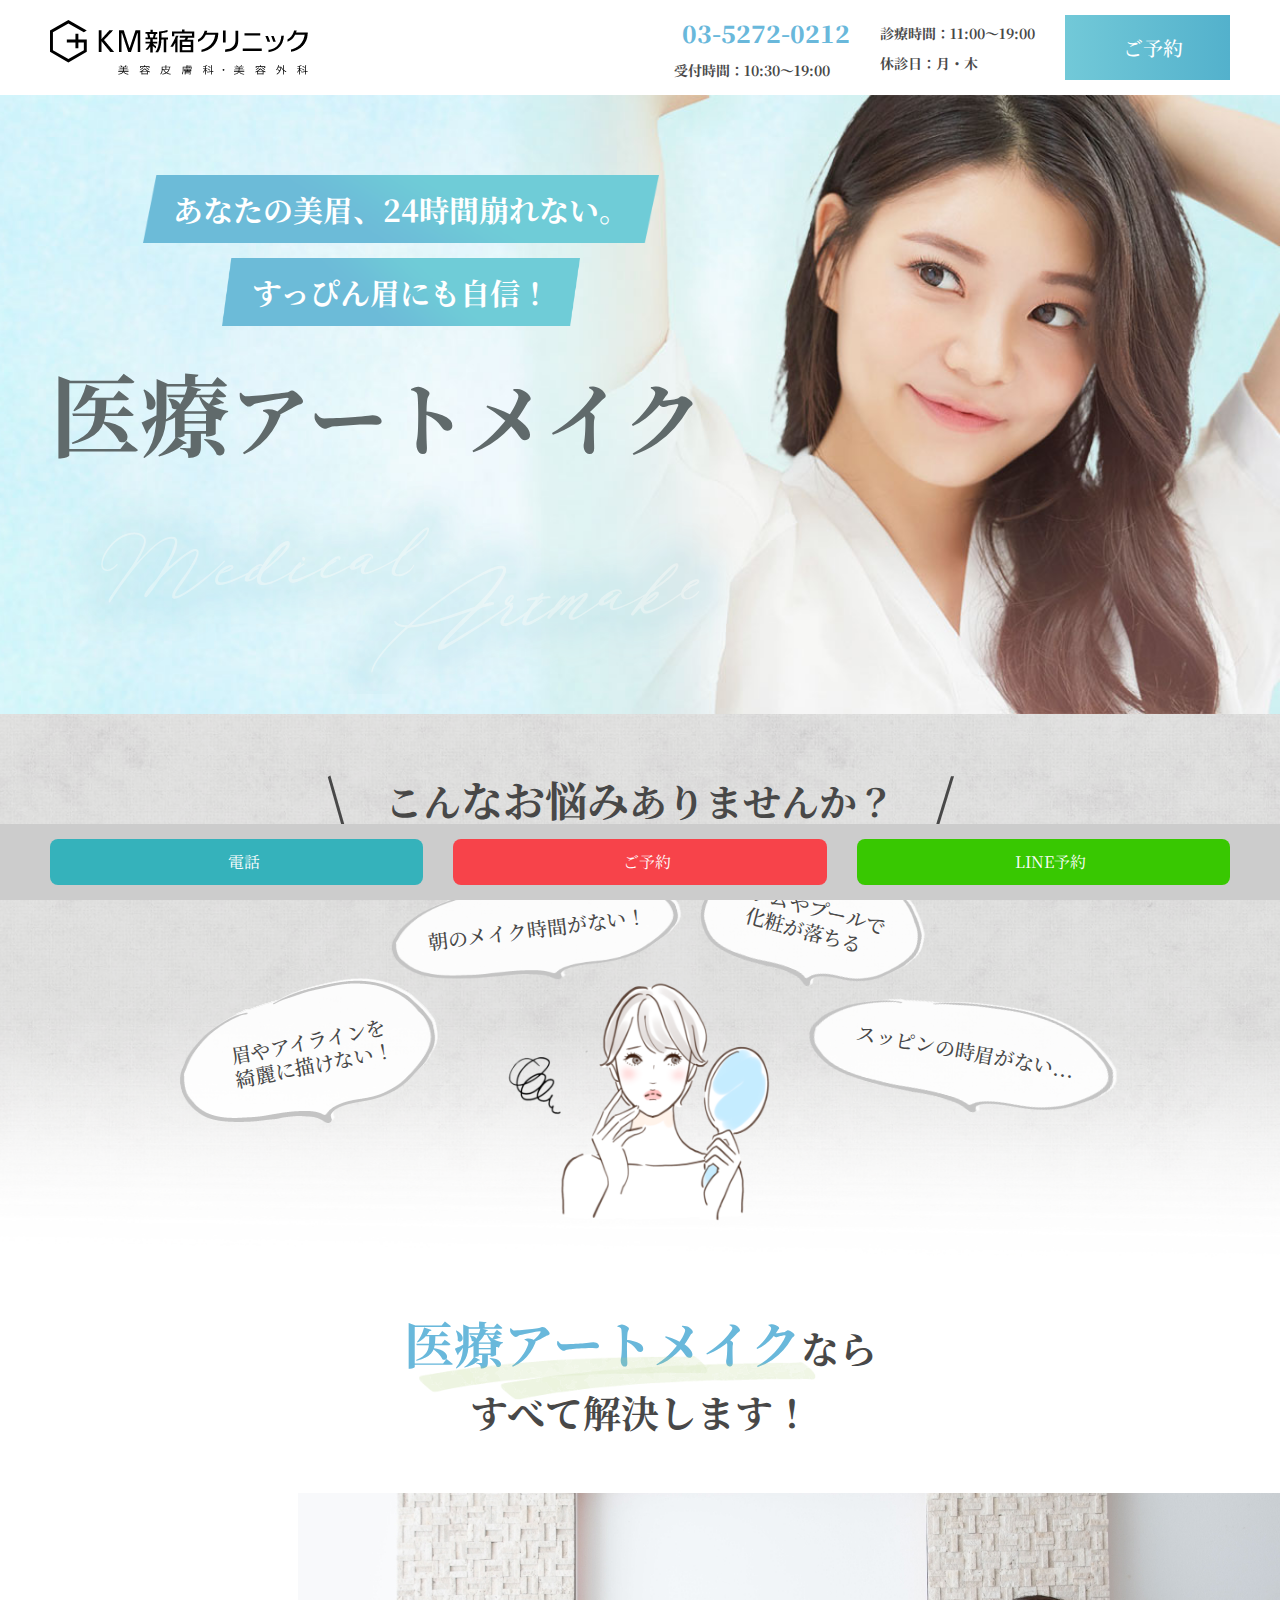
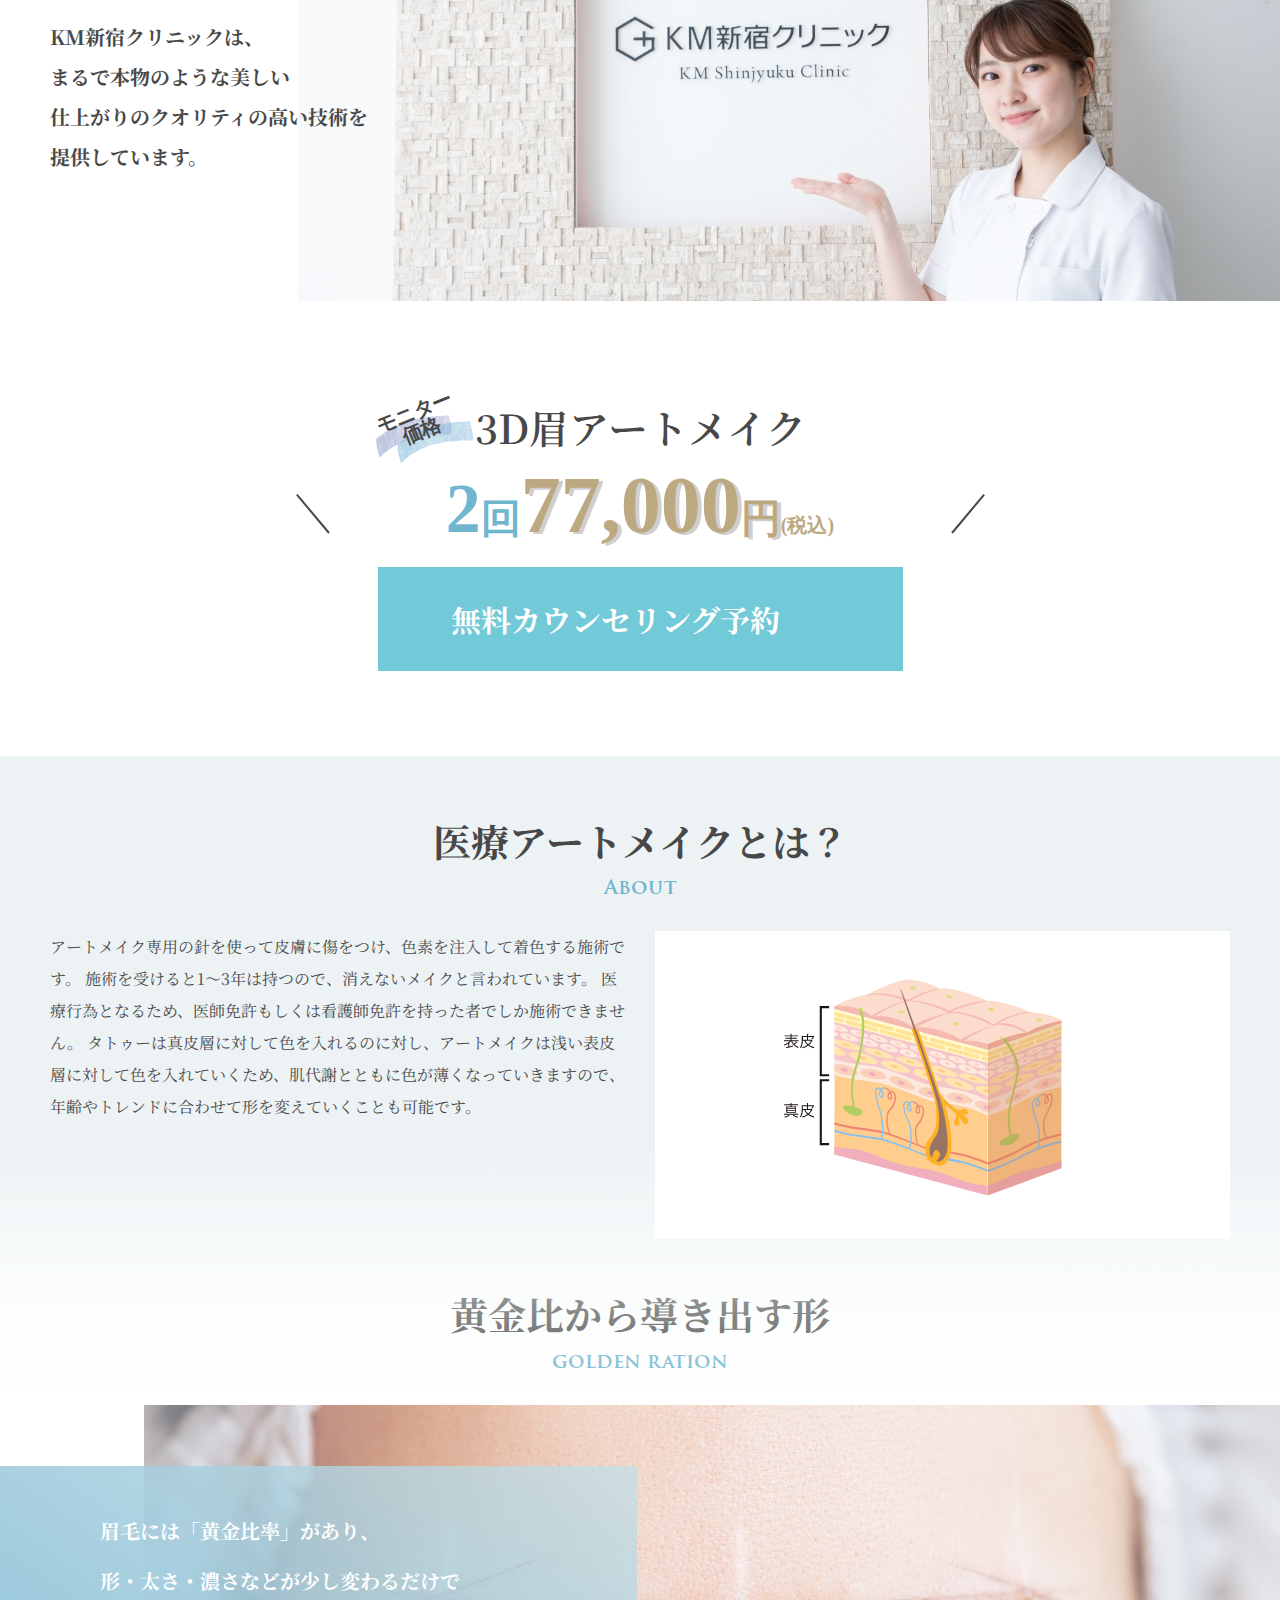
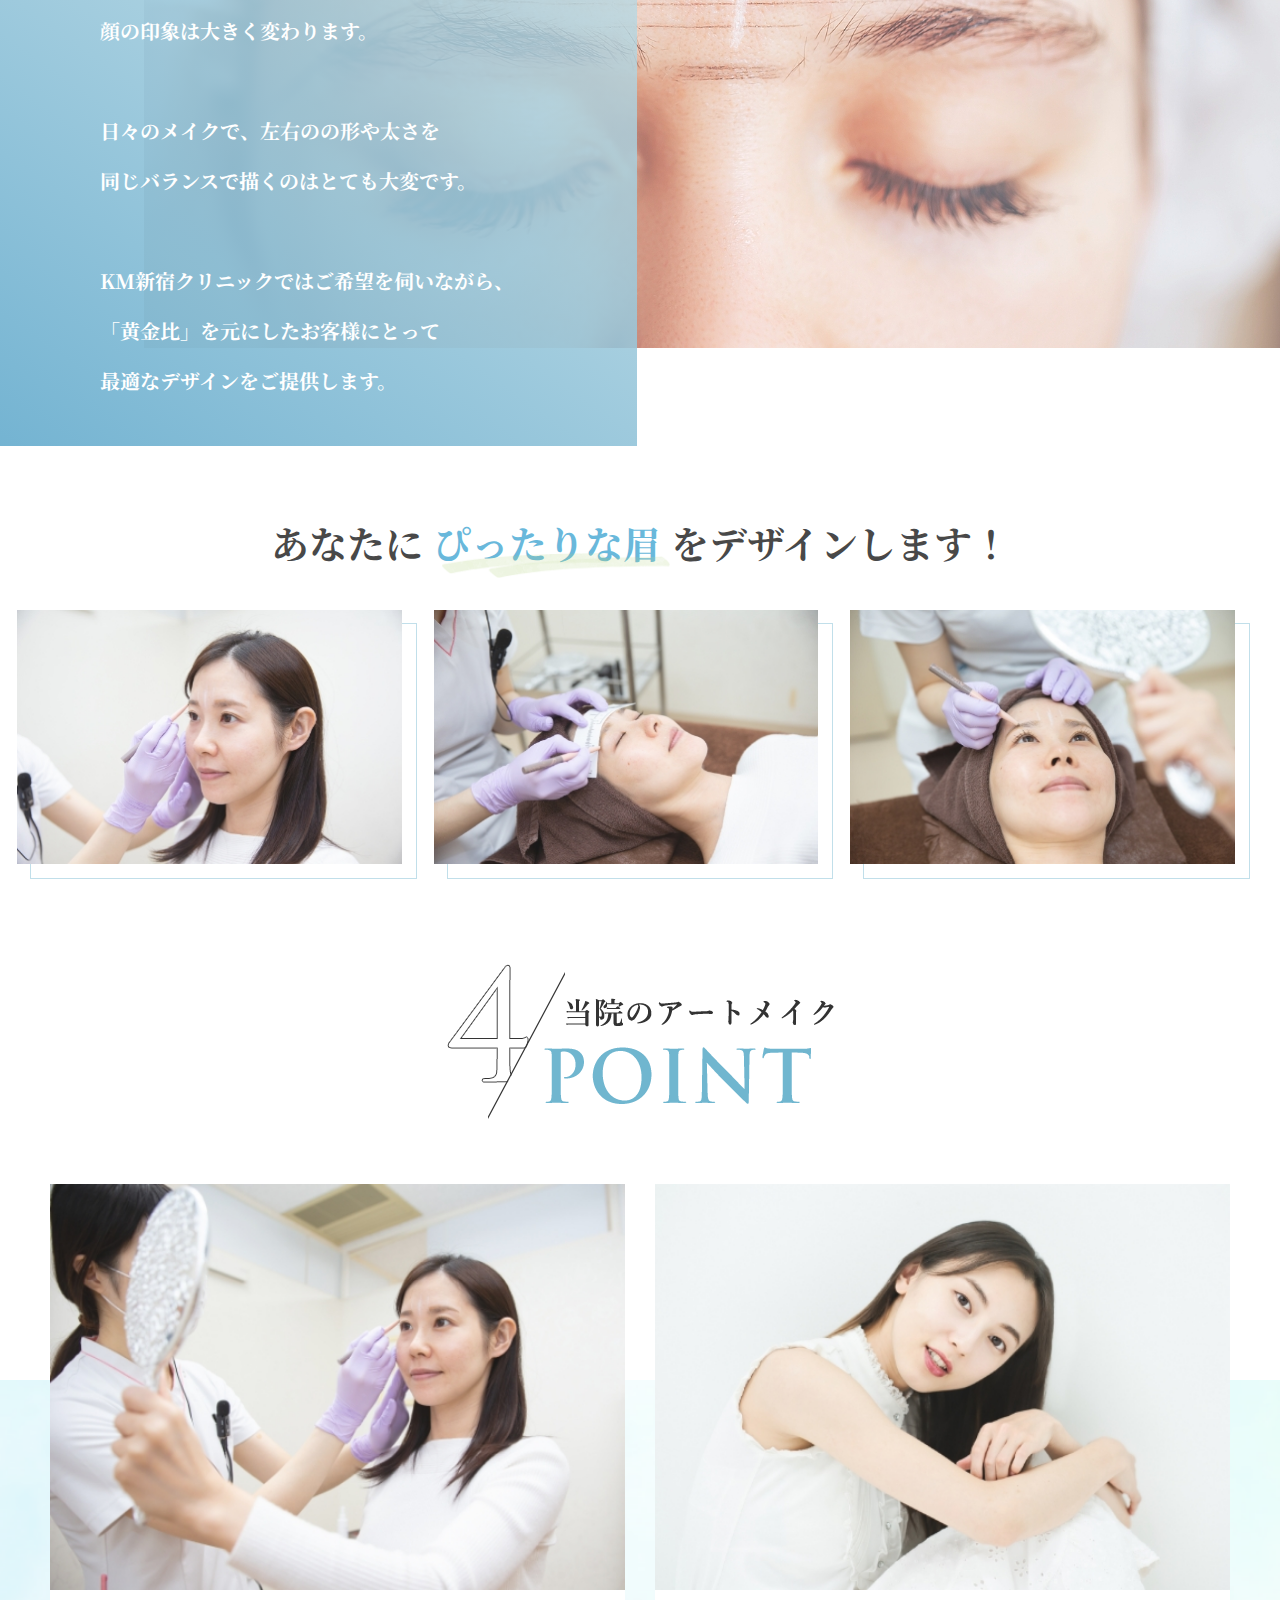
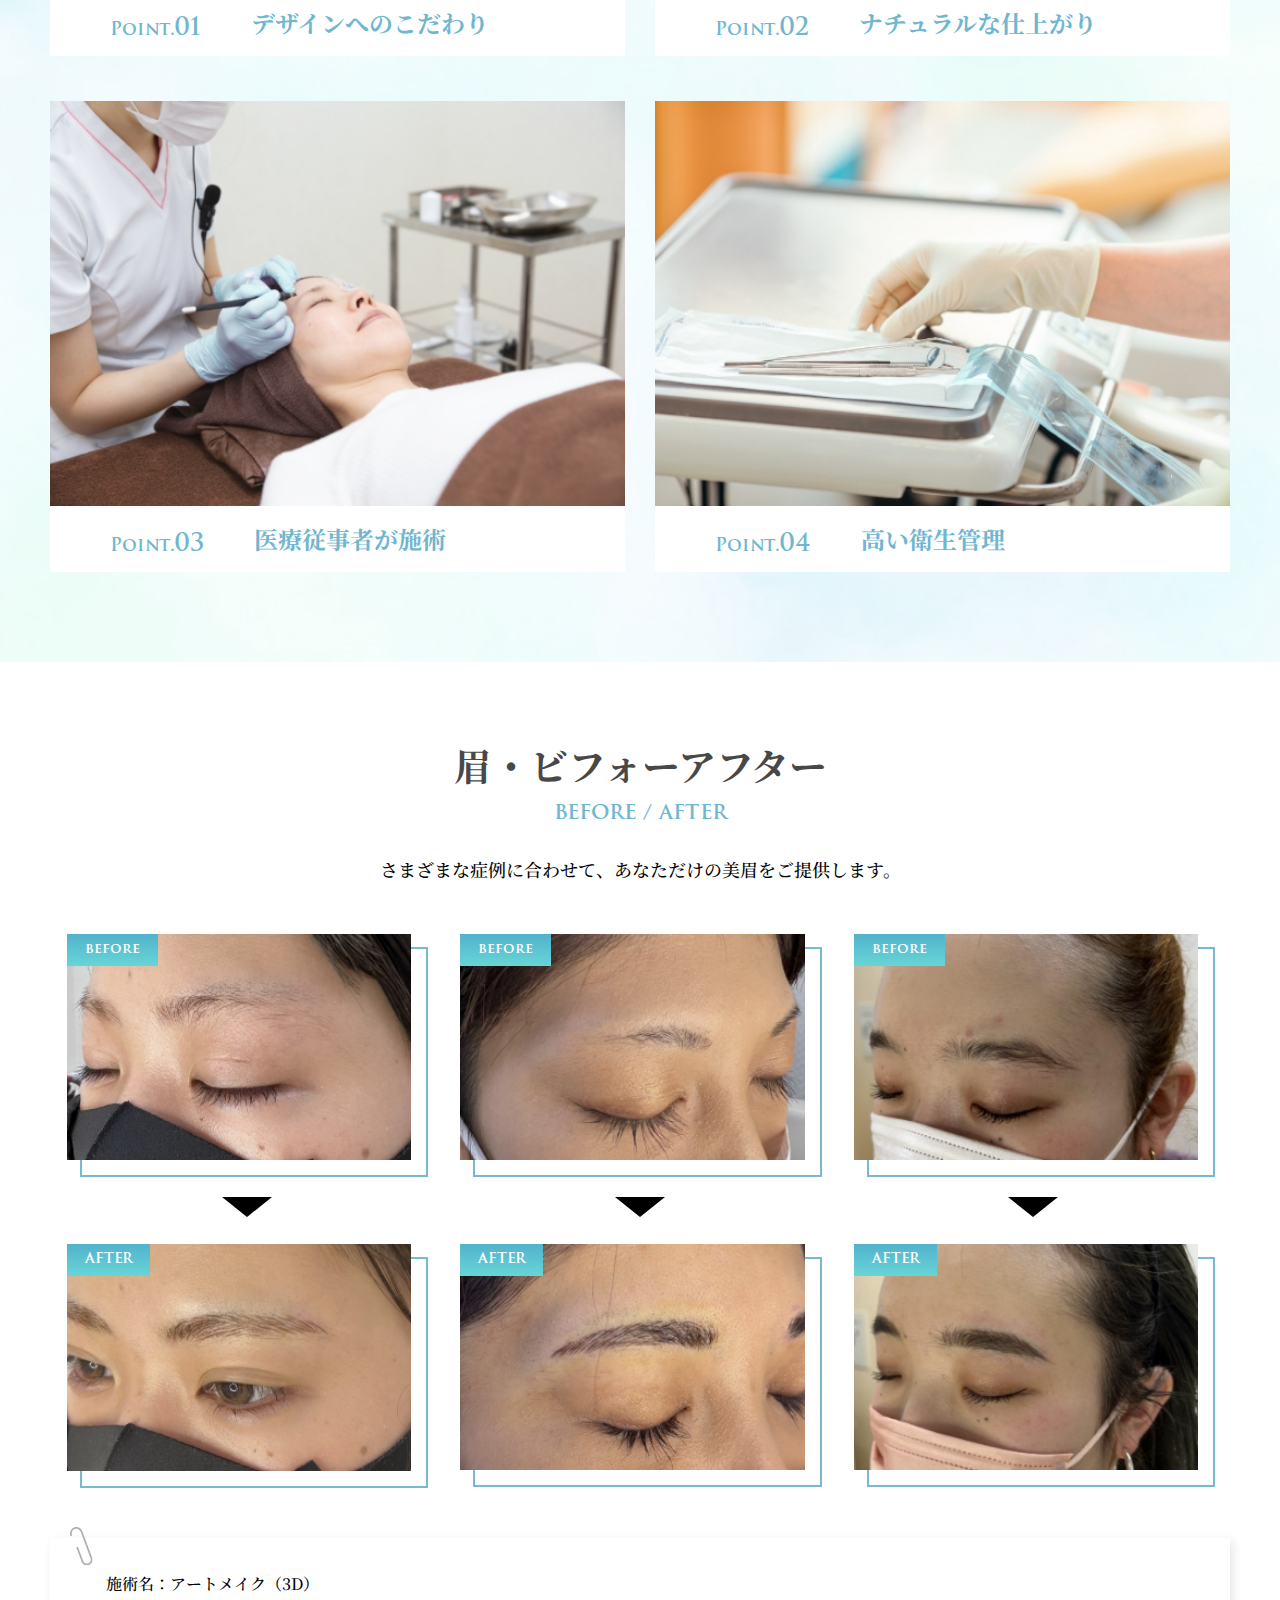
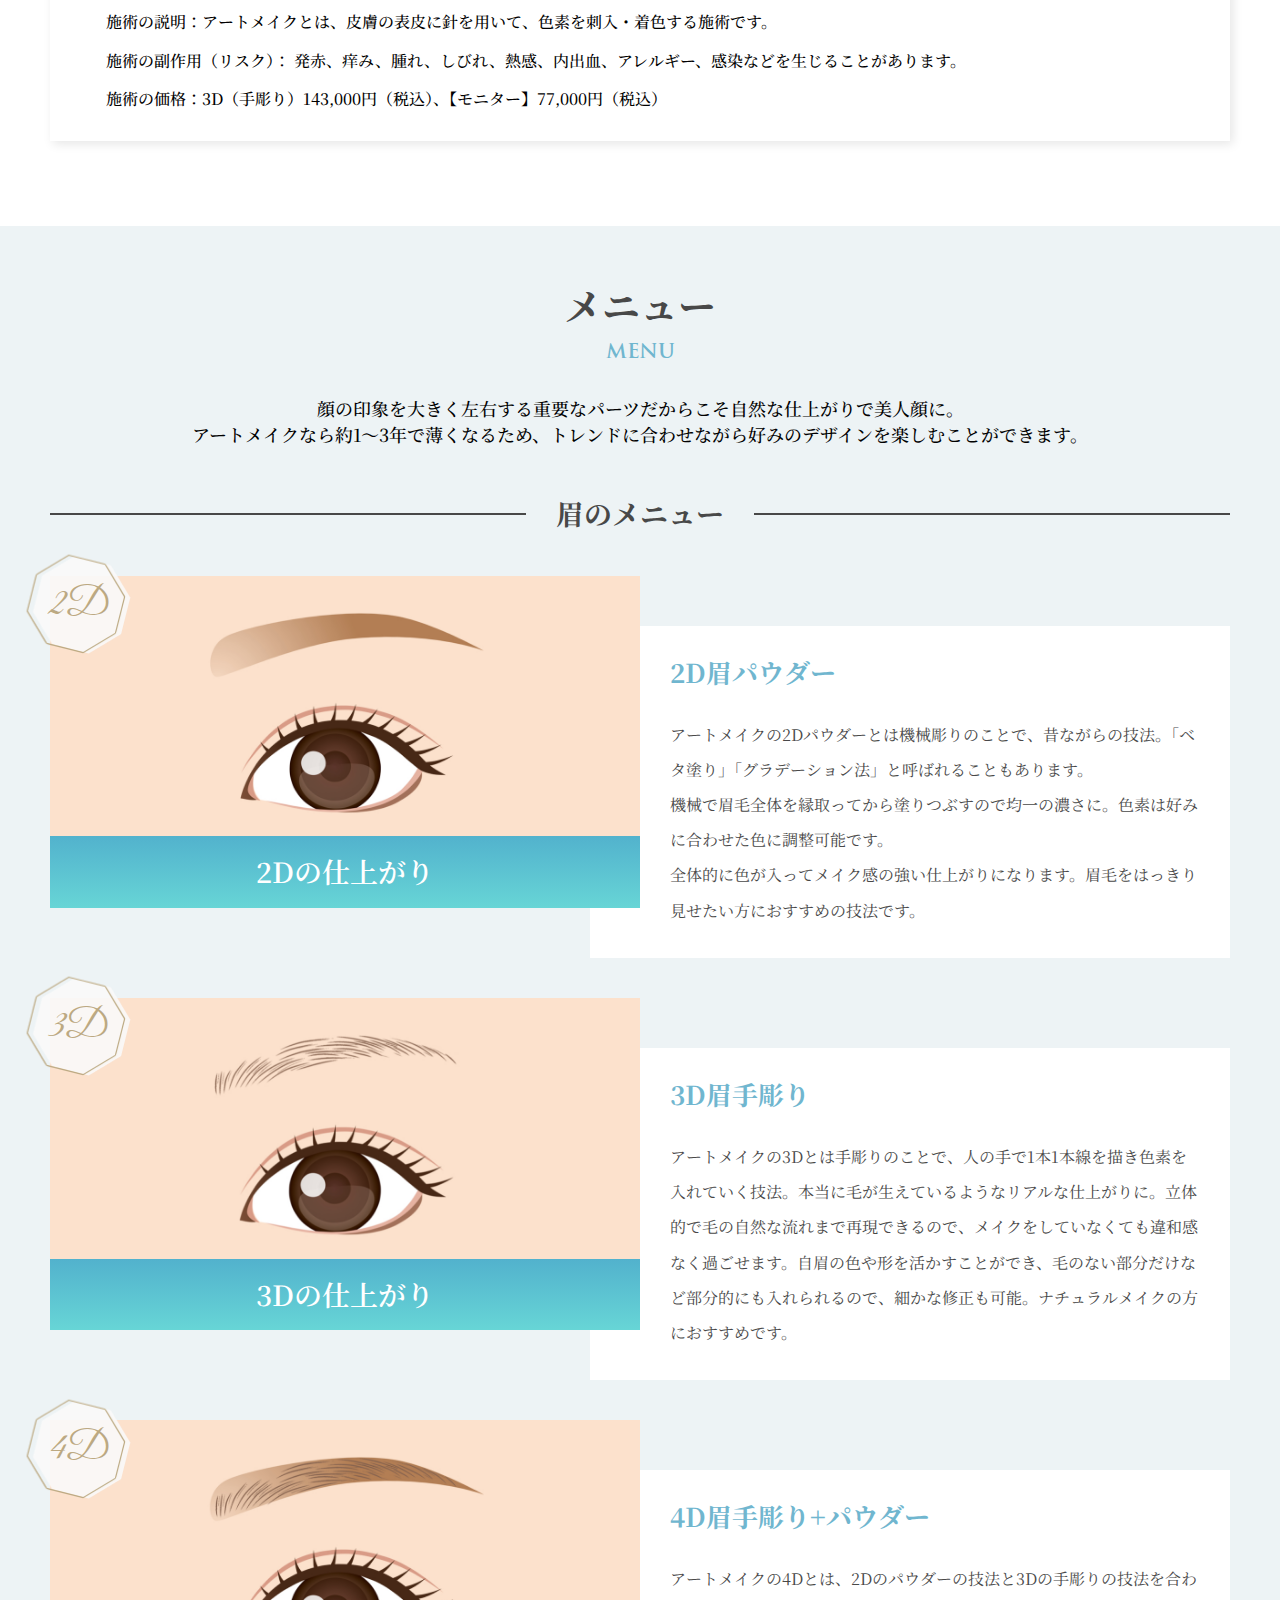
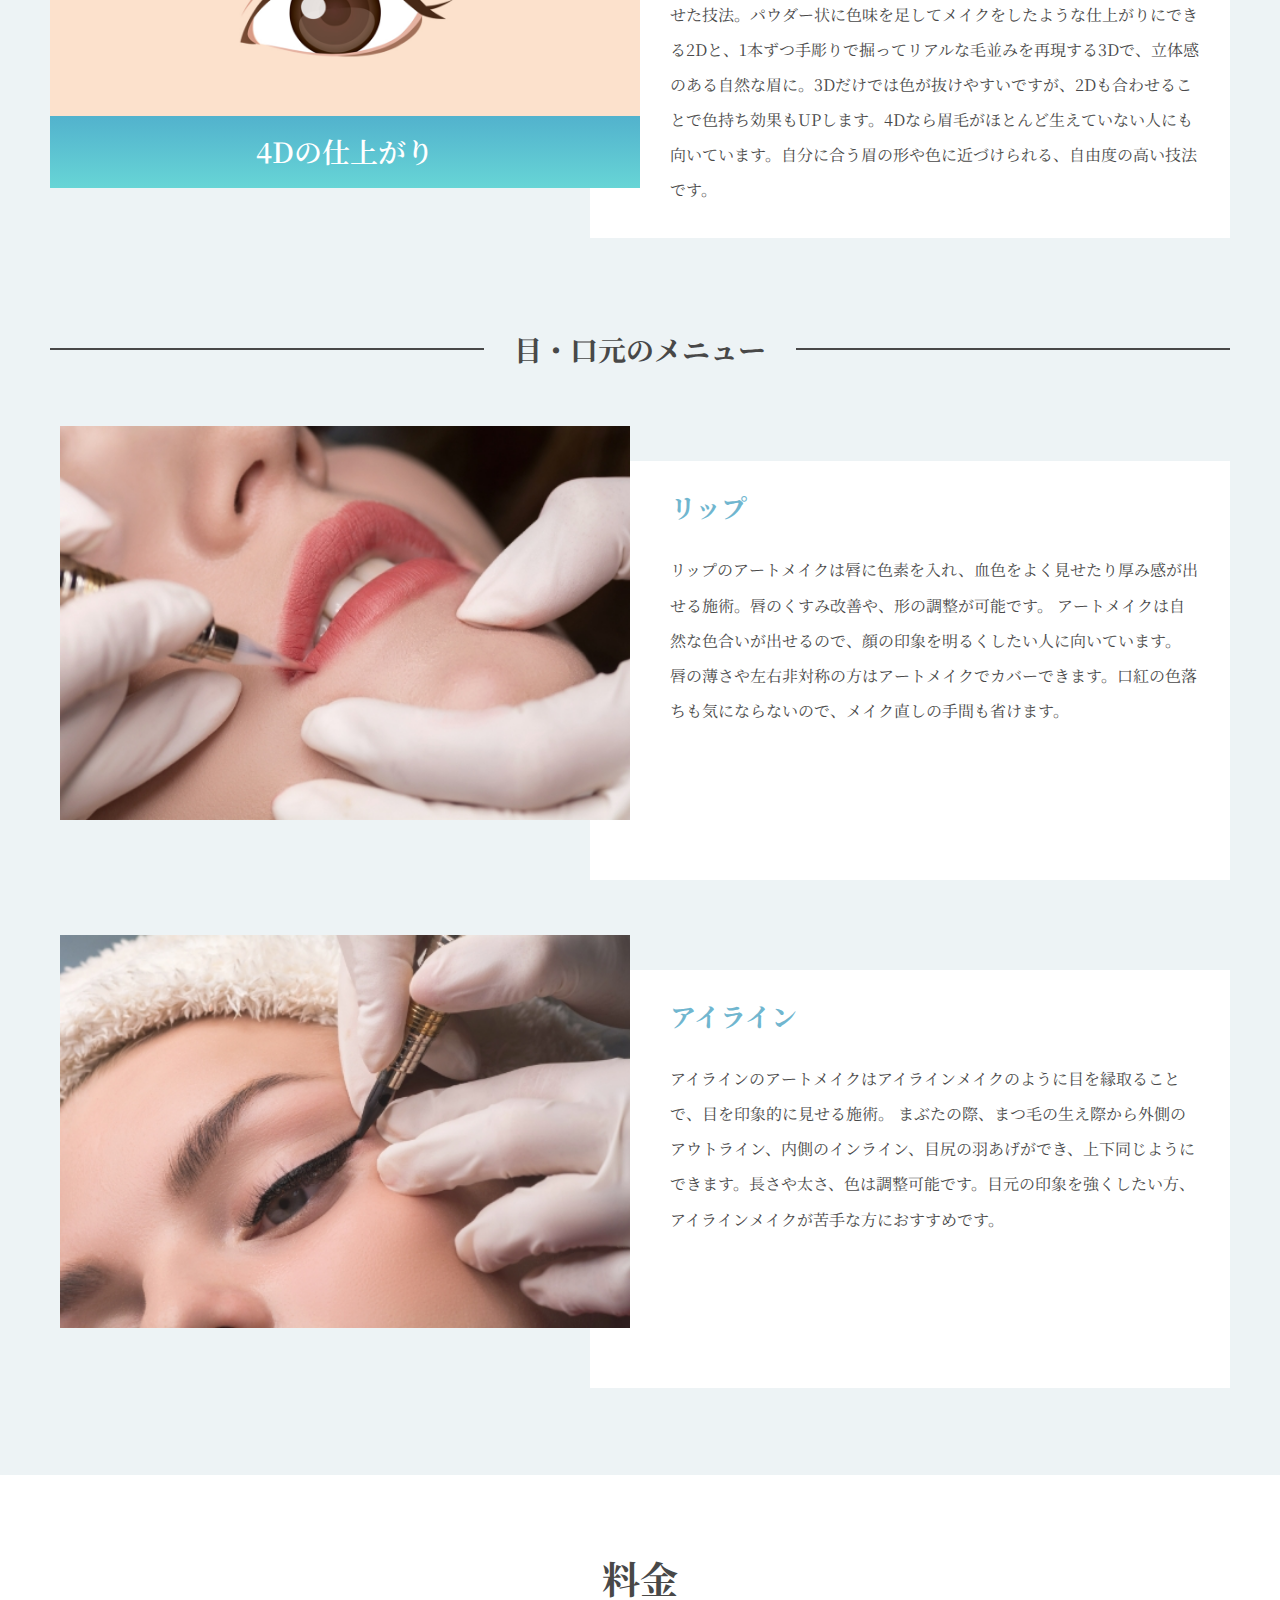
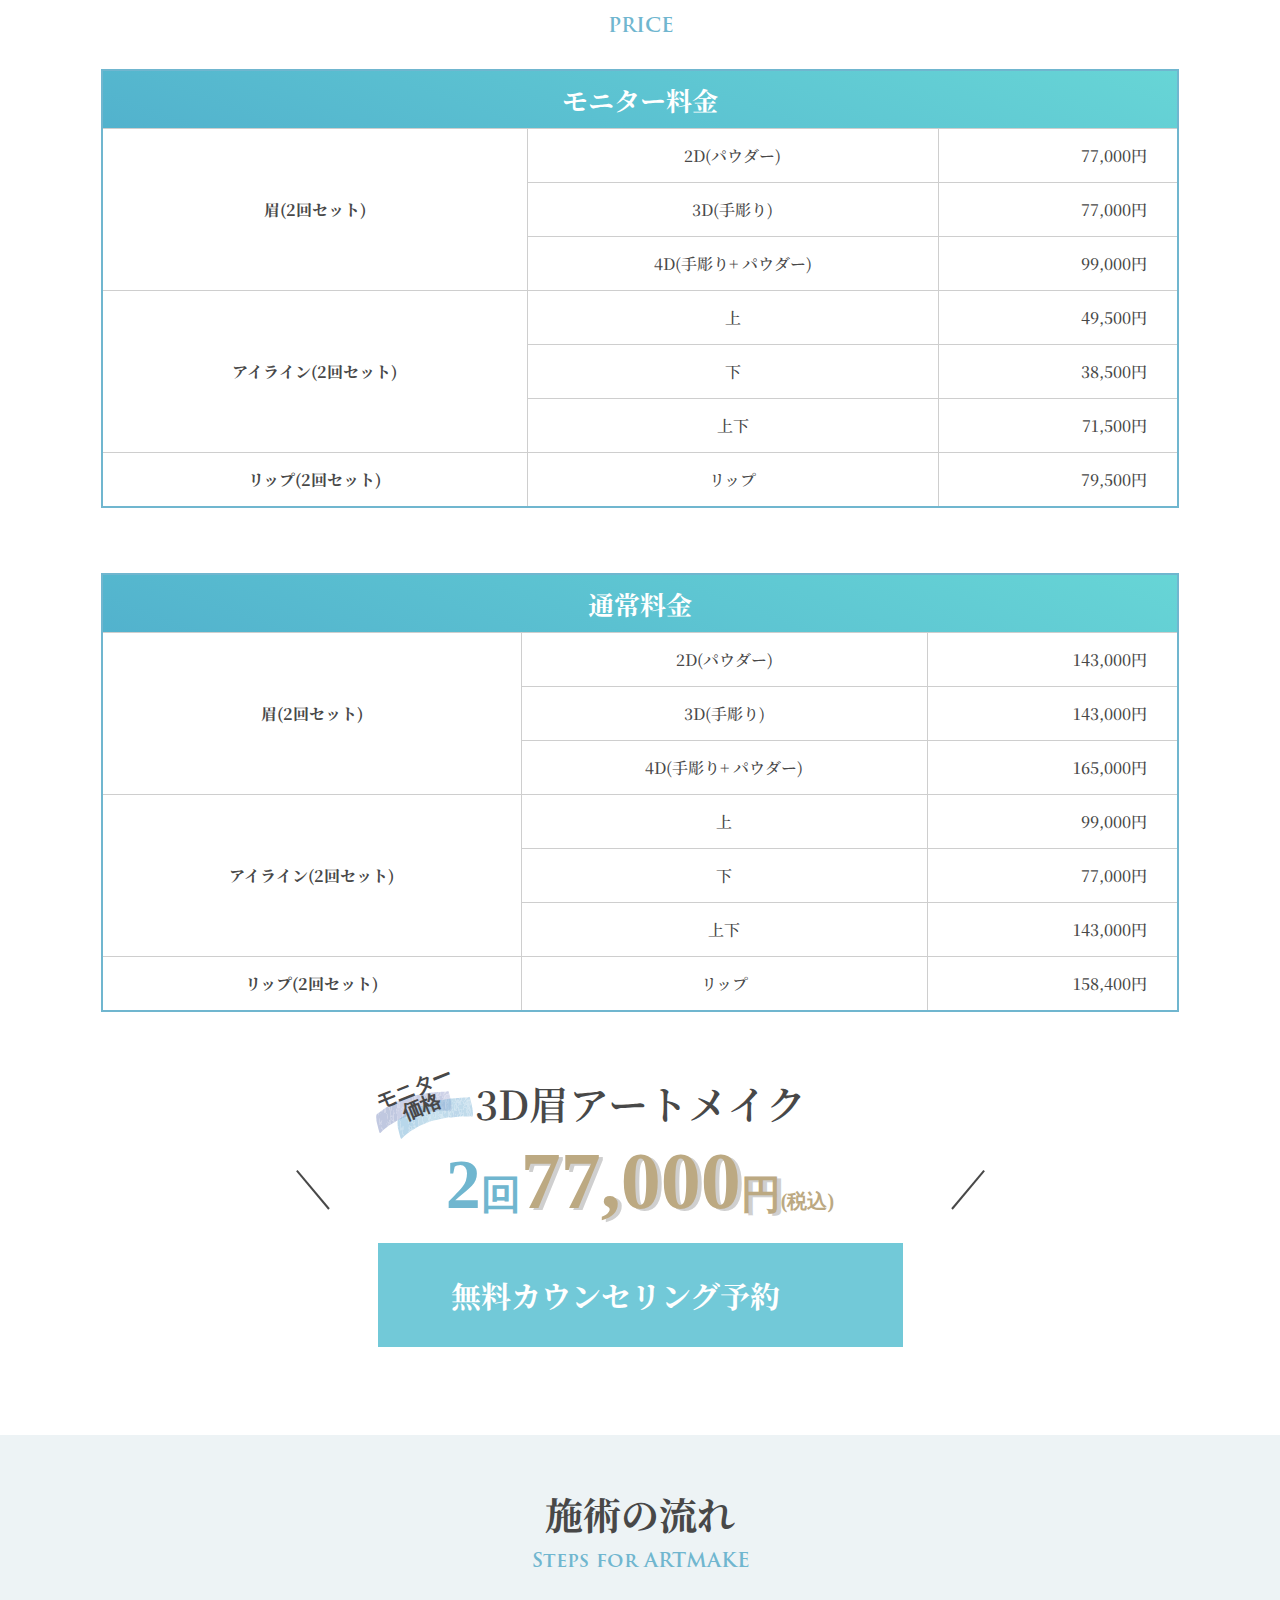
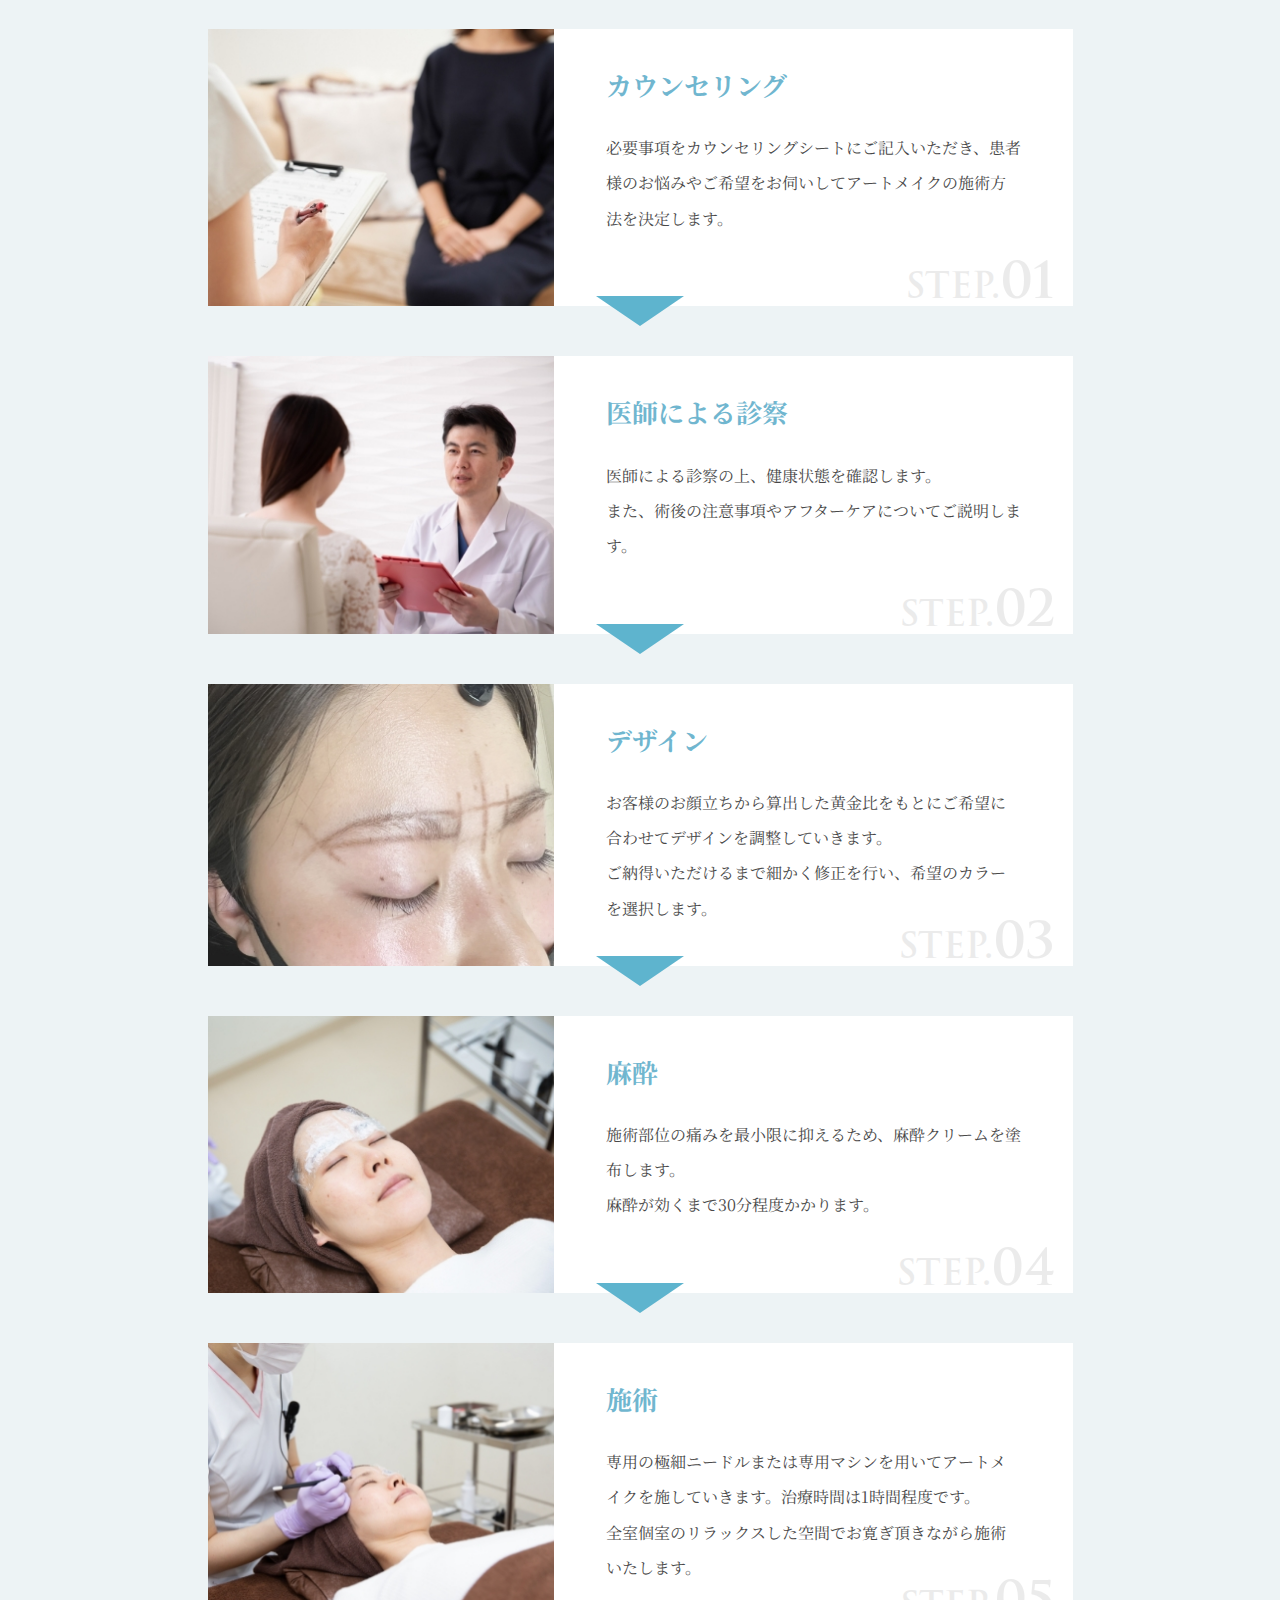
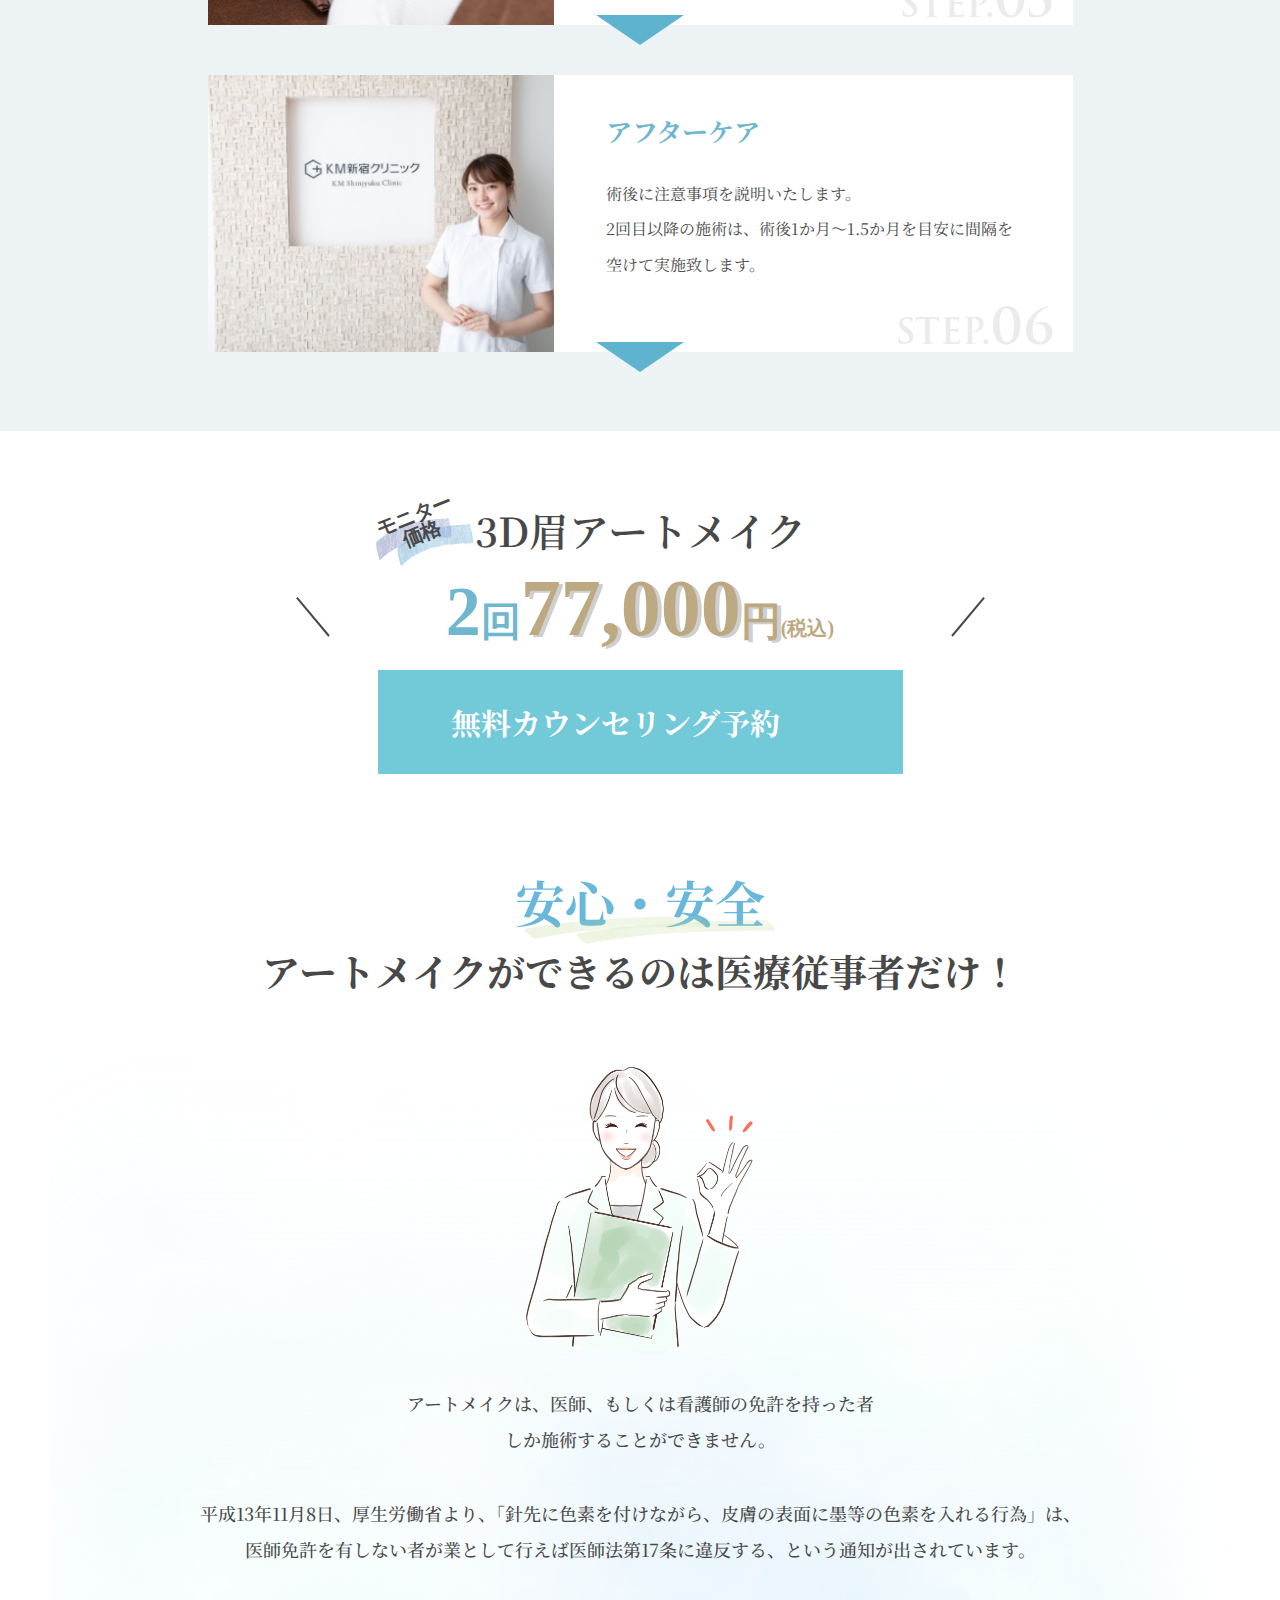
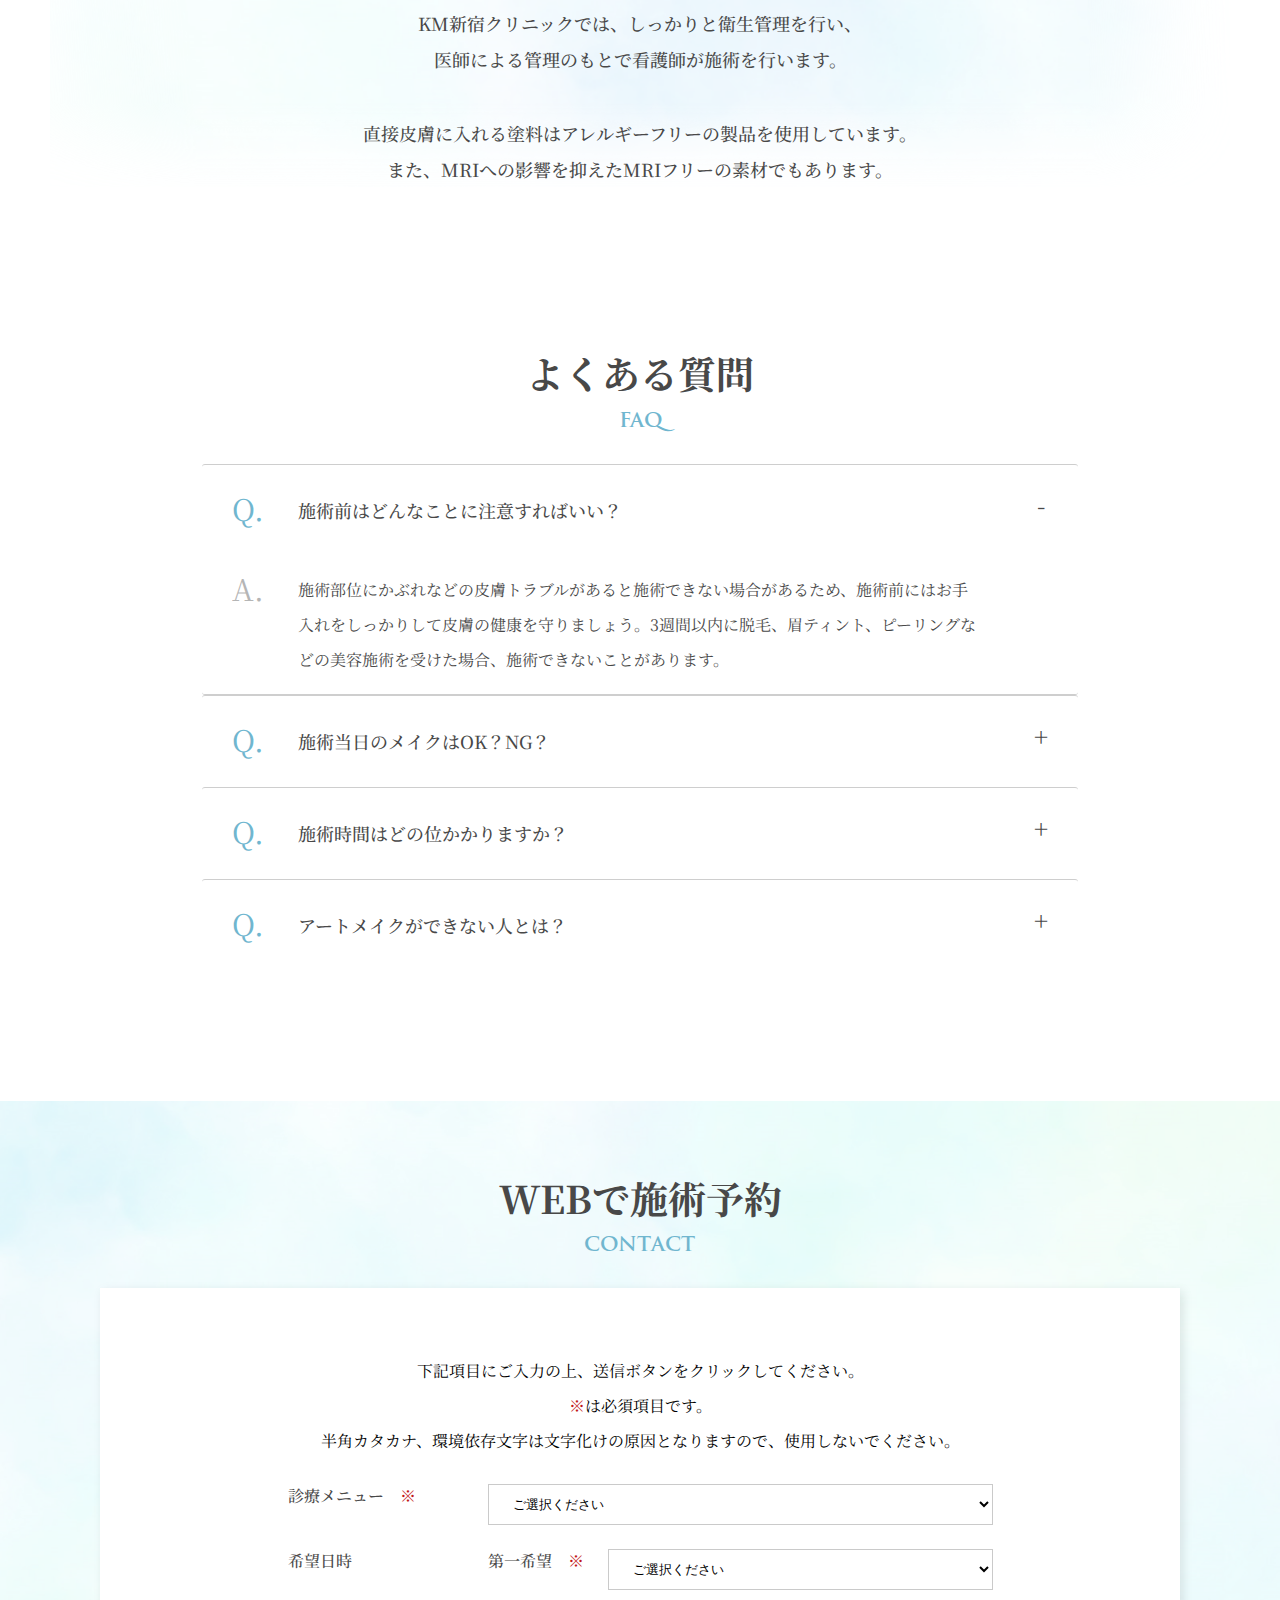
==== commit d6cd58a2: "Fixed Design Changes @SanjayBarad" ====
--- a/index.html
+++ b/index.html
@@ -8,7 +8,6 @@
 	<link rel="stylesheet" href="css/jquery-ui.css">
 	<link rel="stylesheet" type="text/css" href="css/slick.css"/>
 	<link rel="stylesheet" type="text/css" href="css/style.css">
-	<link rel="stylesheet" type="text/css" href="css/responsive.css">
 	<link rel="icon" href="images/favicon.png">
 </head>
 
@@ -28,7 +27,7 @@
 			<nav class="custom_navbar">
 				<ul>
 					<li>
-						<a href="#" class="number_link"><i class="fas fa-phone-alt"></i>03-5272-0212
+						<a href="tell:0352720212" class="number_link"><i class="fas fa-phone-alt"></i>03-5272-0212
 							<span>受付時間：10:30～19:00</span></a>
 					</li>
 					<li>
@@ -42,12 +41,17 @@
 		</div>
 	</header>
 	<section class="banner_section">
-		<div class="custom_container">
-			<div class="banner_content">
-				<h2>あなたの美眉、24時間崩れない。</h2>
-				<h3>すっぴん眉にも自信！</h3>
-				<h1><span>医療</span>アートメイク</h1>
-				<img src="images/banner_text.png" alt="banner text image">
+		<div class="banner_image">
+			<img src="images/site-banner.jpg" />
+		</div>
+		<div class="banner_content_wrapper">
+			<div class="custom_container">
+				<div class="banner_content">
+					<h2>あなたの美眉、24時間崩れない。</h2>
+					<h3>すっぴん眉にも自信！</h3>
+					<h1><span>医療</span>アートメイク</h1>
+					<img src="images/banner_text.png" alt="banner text image">
+				</div>
 			</div>
 		</div>
 	</section>
@@ -922,6 +926,22 @@
 			<p>Copyright &copy; 医療アートメイク専門サイト｜美容皮膚科・美容外科のKM新宿クリニック All Rights Reserved.</p>
 		</div>
 	</footer>
+	<section class="fixed_button_section">
+		<div class="custom_container">
+			<div class="custom_row">
+				<div class="custom_col_4">
+					<a href="#" class="bttn bttn_call"><i class="fas fa-phone-alt"></i> <span>電話</span></a>
+				</div>
+				<div class="custom_col_4">
+					<a href="#" class="bttn bttn_mail"><i class="fas fa-envelope"></i> <span>ご予約</span></a>
+				</div>
+				<div class="custom_col_4">
+					<a href="#" class="bttn bttn_line"><i class="fab fa-line"></i> <span>LINE予約</span></a>
+				</div>
+			</div>
+		</div>
+	</section>
+	<div class="pagetop"><a href="javascript:void(0)"><i class="fas fa-chevron-up"></i></a></div>
 	<script src="js/jquery.min.js"></script>
 	<script src="js/jquery-ui.js"></script>
 	<script src="js/slick.min.js"></script>
--- a/css/style.css
+++ b/css/style.css
@@ -13,24 +13,16 @@
 }
 @font-face {
     font-family: 'Yu Mincho';
-    src: url('YuMincho-Demibold.eot');
-    src: url('YuMincho-Demibold.eot?#iefix') format('embedded-opentype'),
-    url('YuMincho-Demibold.woff2') format('woff2'),
-    url('YuMincho-Demibold.woff') format('woff'),
-    url('YuMincho-Demibold.ttf') format('truetype');
+    src: url('../fonts/YuMincho-Demibold.eot');
+    src: url('../fonts/YuMincho-Demibold.eot?#iefix') format('embedded-opentype'),
+    url('../fonts/YuMincho-Demibold.woff2') format('woff2'),
+    url('../fonts/YuMincho-Demibold.woff') format('woff'),
+    url('../fonts/YuMincho-Demibold.ttf') format('truetype');
     font-weight: 600;
     font-style: normal;
     font-display: swap;
 }
 /*fonts css end*/
-/*
-font-family: 'Great Vibes', cursive;
-font-family: 'Noto Sans JP', sans-serif;
-font-family: 'Noto Serif JP', serif;
-font-family: 'Trajan Pro 3'; font-weight: 600;
-font-family: 'Yu Mincho'; font-weight: 600;
-*/
-
 
 /*common css start*/
 *{
@@ -47,6 +39,7 @@
     -moz-font-smoothing: antialiased;
     -font-smoothing: antialiased;
     font-family: 'Noto Serif JP', serif;
+    padding-bottom: 78px;
 }
 body.no_scroll {
     overflow: hidden;
@@ -325,6 +318,18 @@
     max-width: 25%;
     padding: 0 15px;
 }
+.custom_text_center{
+    text-align: center;
+}
+.custom_para{
+    width: 100%;
+    margin-bottom: 30px;
+}
+.custom_para p{
+    color: #000000;
+    font-size: 18px;
+    font-weight: 500;
+}
 /* custom grid css end */
 
 /*header section css start*/
@@ -467,13 +472,51 @@
 }
 /* footer css end */
 
+/* page top css start */
+.pagetop{
+    position: fixed;
+    bottom: 93px;
+    right: 15px;
+    width: 50px;
+    height: 50px;
+    background: rgba(0,0,0,0.5);
+    display: block;
+    border-radius: 50%;
+    z-index: 99;
+}
+.pagetop a{
+    display: flex;
+    width: 100%;
+    height: 100%;
+    align-items: center;
+    justify-content: center;
+    color: #FFF;
+}
+/* page top css end */
+
 /*banner section css start*/
 .banner_section {
-    background-image: url('../images/site-banner.jpg');
-    background-repeat: no-repeat;
-    background-size: cover;
-    background-position: center;
+    position: relative;
+}
+.banner_image{
+    position: absolute;
+    top: 0;
+    left: 0;
+    right: 0;
+    bottom: 0;
+    width: 100%;
+    height: 100%;
+}
+.banner_image img{
+    width: 100%;
+    height: 100%;
+    object-fit: cover;
+    object-position: right;
+}
+.banner_content_wrapper{
+    position: relative;
     padding: 80px 0 20px;
+    z-index: 1;
 }
 .banner_content {
     display: table;
@@ -624,6 +667,1104 @@
 }
 /*problem section css end*/
 
+/* king heading css start */
+.sketch_heading{
+    width: 100%;
+    text-align: center;
+    margin-bottom: 50px;
+}
+.sketch_heading h2{
+    position: relative;
+    display: inline-block;
+    color: #484848;
+    font-size: 38px;
+    font-weight: 700;
+    line-height: 1.6;
+}
+.sketch_heading h2 .lg_font{
+    font-size: 50px;
+}
+.sketch_heading h2 .blue_color{
+    position: relative;
+    color: #69B8DB;
+}
+.sketch_heading h2 .blue_color:before{
+    content: '';
+    position: absolute;
+    top: 70%;
+    left: 4%;
+    right: 0;
+    bottom: 0;
+    width: 100%;
+    height: 100%;
+    opacity: 0.39;
+    background-image: url('../images/sketch_heading_bg.png');
+    background-repeat: no-repeat;
+    background-size: contain;
+}
+.king_heading{
+    position: relative;
+    display: table;
+    margin: auto;
+    text-align: center;
+}
+.king_heading h6{
+    position: absolute;
+    top: 0;
+    left: 80px;
+    transform: translate(-100%, 0);
+    color: #484848;
+    font-size: 20px;
+    font-family: 'Yu Mincho';
+    font-weight: 600;
+    line-height: 1;
+    z-index: 1;
+}
+.king_heading h6 span{
+    display: block;
+    transform: rotate(-22deg);
+}
+.king_heading h6:before{
+    content: '';
+    position: absolute;
+    bottom: -22px;
+    right: -15px;
+    width: 97px;
+    height: 48px;
+    background-image: url('../images/small_heading_bg.png');
+    background-repeat: no-repeat;
+    background-size: contain;
+}
+.king_heading h4{
+    color: #484848;
+    font-size: 40px;
+    font-weight: 600;
+    line-height: 1.3;
+}
+.king_heading h2{
+    position: relative;
+    color: #BCA982;
+    font-size: 80px;
+    font-family: 'Yu Mincho';
+    font-weight: 600;
+    line-height: 1.3;
+}
+.king_heading h2 .blue_font{
+    color: #70B6CF;
+    font-size: 70px;
+}
+.king_heading h2 .md_font{
+    font-size: 40px;
+}
+.king_heading h2 .sm_font{
+    font-size: 20px;
+}
+.king_heading h2 .text_shadow_font{
+    text-shadow: 4px 2px 0 #cfcfcf;
+}
+.king_heading h2:before,
+.king_heading h2:after{
+    content: '';
+    position: absolute;
+    top: 30px;
+    width: 2px;
+    height: 50px;
+    background-color: #484848;
+    transform-origin: bottom;
+}
+.king_heading h2:before{
+    left: -50px;
+    transform: rotate(-40deg);
+}
+.king_heading h2:after{
+    right: -50px;
+    transform: rotate(40deg);
+}
+.king_heading .bttn{
+    display: inline-block;
+    background-color: #72C9D8;
+    color: #FFFFFF;
+    font-size: 30px;
+    font-weight: 700;
+    line-height: 1;
+    padding: 37px 73px;
+    margin-top: 10px;
+}
+.king_heading .bttn .fa{
+    margin-left: 50px;
+}
+/* king heading css end */
+/* regular heading css start */
+.regular_heading{
+    width: 100%;
+    text-align: center;
+    margin-bottom: 30px;
+}
+.regular_heading h2{
+    color: #484848;
+    font-size: 38px;
+    font-weight: 700;
+    line-height: 1.3;
+    margin-bottom: 12px;
+}
+.regular_heading h6{
+    color: #70B6CF;
+    font-size: 20px;
+    font-family: 'Trajan Pro 3';
+    font-weight: 600;
+}
+/* regular heading css end */
+
+/* about clinic css start */
+.about_clinic_wrapper{
+    position: relative;
+    width: 100%;
+}
+.about_clinic_wrapper img{
+    margin-left: auto;
+}
+.about_clinic_wrapper p{
+    position: absolute;
+    top: 50%;
+    transform: translate(0, -50%);
+    left: 0;
+    right: 0;
+    width: 100%;
+    color: #484848;
+    font-size: 20px;
+    font-weight: 700;
+    line-height: 2;
+}
+.about_clinic_section .king_heading_wrapper{
+    padding: 100px 0 85px;
+}
+/* about clinic css end */
+
+/* about section css start */
+.about_section{
+    position: relative;
+    padding: 60px 0 30px;
+    z-index: 1;
+}
+.about_section:before{
+    content: '';
+    position: absolute;
+    top: 0;
+    left: 0;
+    right: 0;
+    width: 100%;
+    height: 120%;
+    background-image: url('../images/about_section_bg.png');
+    background-repeat: no-repeat;
+    background-size: cover;
+    z-index: -1;
+}
+.about_section .para{
+    margin-bottom: 20px;
+}
+.about_section .para p{
+    color: #484848;
+    font-size: 16px;
+    font-weight: 400;
+    line-height: 2;
+}
+.about_section .img{
+    background-color: #FFFFFF;
+    padding: 35px 15px 17px;
+    margin-bottom: 20px;
+}
+.about_section .img img{
+    margin: auto;
+}
+/* about section css end */
+
+/* golden ratio css start */
+.golden_ration_about{
+    position: relative;
+    padding-bottom: 100px;
+}
+.golden_ration_about .img{
+    width: 100%;
+}
+.golden_ration_about .img img{
+    margin-left: auto;
+}
+.golden_ration_about .content{
+    position: absolute;
+    top: 61px;
+    left: 0;
+    width: 100%;
+    max-width: 637px;
+    background: linear-gradient(35deg, rgba(113, 178, 209, 0.98), rgba(198, 223, 229, 0.78));
+    color: #FFFFFF;
+    padding: 40px 100px;
+}
+.golden_ration_about .content p{
+    color: #FFFFFF;
+    font-size: 20px;
+    font-weight: 700;
+    line-height: 2.5;
+    margin-bottom: 50px;
+}
+.golden_ration_about .content p:last-child{
+    margin-bottom: 0;
+}
+.golden_ration_grider{
+    width: 100%;
+    padding: 65px 15px;
+}
+.golden_ration_eyebrow{
+    width: 100%;
+    border: 1px solid rgba(118, 185, 208, 0.45);
+    margin-bottom: 20px;
+}
+.golden_ration_eyebrow img{
+    width: 100%;
+    position: relative;
+    transform: translate(-14px, -14px);
+}
+.golden_ration_points{
+    position: relative;
+    width: 100%;
+    padding-bottom: 45px;
+}
+.golden_ration_points:before{
+    content: '';
+    position: absolute;
+    bottom: 0;
+    left: 0;
+    right: 0;
+    width: 100%;
+    height: 68%;
+    background-image: url('../images/golden_point_bg.png');
+    background-repeat: no-repeat;
+    background-size: cover;
+    z-index: -1;
+}
+.golden_ration_points .head{
+    margin-bottom: 65px;
+}
+.golden_ration_points .head img{
+    margin: auto;
+}
+.golden_points_bx{
+    width: 100%;
+    background-color: #FFFFFF;
+    margin-bottom: 45px;
+}
+.golden_points_bx img{
+    width: 100%;
+}
+.golden_points_bx .cont{
+    display: flex;
+    align-items: flex-end;
+    padding: 15px 15px 15px 60px;
+}
+.golden_points_bx h6{
+    font-size: 18px;
+    color: #70B6CF;
+    font-family: 'Trajan Pro 3';
+    font-weight: 600;
+    line-height: 1;
+    margin-right: 50px;
+}
+.golden_points_bx h6 span{
+    font-size: 24px;
+}
+.golden_points_bx h4{
+    color: #70B6CF;
+    font-size: 24px;
+    font-weight: 700;
+    line-height: 1.5;
+}
+/* golden ratio css end */
+
+/* before_after_section css start */
+.before_after_section{
+    width: 100%;
+    padding: 78px 0 85px;
+}
+.before_after_slider{
+    margin: 65px 0 50px;
+}
+.before_after_slider .tag{
+    display: table;
+    margin: 20px auto 40px;
+    border-width: 20px 25px 0 25px;
+    border-style: solid;
+    border-color: #000000 transparent transparent transparent;
+}
+.before_after_slider .img{
+    position: relative;
+    width: calc(100% - 15px);
+    margin-left: auto;
+    border: 2px solid #76B9D0;
+}
+.before_after_slider .img img{
+    width: 100%;
+    height: 100%;
+    transform: translate(-15px, -15px);
+}
+.before_after_slider .img.img_before:after{
+    content: 'before';
+}
+.before_after_slider .img.img_after:after{
+    content: 'AFTER';
+}
+.before_after_slider .img:after{
+    position: absolute;
+    top: -15px;
+    left: -15px;
+    background: linear-gradient(#52B2CD, #67D5D6);
+    color: #FFFFFF;
+    font-size: 14px;
+    font-family: 'Trajan Pro 3';
+    font-weight: 600;
+    line-height: 1;
+    padding: 9px 18px;
+}
+.before_after_bottom_content{
+    position: relative;
+    width: 100%;
+    box-shadow: 3px 3px 10px rgba(0, 0, 0, 0.10);
+    padding: 27px 56px 22px;
+}
+.before_after_bottom_content:before{
+    content: '';
+    position: absolute;
+    top: -11px;
+    left: 20px;
+    width: 23px;
+    height: 39px;
+    background-image: url('../images/pin_icon.png');
+    background-repeat: no-repeat;
+    background-size: contain;
+}
+.before_after_bottom_content p{
+    color: #000000;
+    font-size: 16px;
+    font-weight: 500;
+    line-height: 2.4;
+}
+/* before_after_section css end */
+
+/* menu_section css start */
+.menu_section{
+    width: 100%;
+    background-color: #EDF3F5;
+    padding: 54px 0 42px;
+}
+.menu_section_head{
+    position: relative;
+    width: 100%;
+    text-align: center;
+    z-index: 1;
+    margin: 50px 0;
+}
+.menu_section_head:before{
+    content: '';
+    position: absolute;
+    top: 50%;
+    left: 0;
+    right: 0;
+    transform: translate(0, -50%);
+    width: 100%;
+    height: 2px;
+    background-color: #484848;
+    z-index: -1;
+}
+.menu_section_head h3{
+    display: inline-block;
+    background-color: #EDF3F5;
+    color: #484848;
+    font-size: 28px;
+    font-weight: 700;
+    line-height: 1.2;
+    padding: 0 30px;
+}
+.menu_section_layer{
+    display: flex;
+    flex-wrap: wrap;
+    padding: 45px 0;
+}
+.menu_section_layer .col_img{
+    position: relative;
+    width: 50%;
+    background-color: #FCE1CC;
+    z-index: 2;
+    transform: translate(0, -50px);
+}
+.menu_section_layer .col_img.bg_none{
+    background: none;
+}
+.menu_section_layer .col_img .tag{
+    position: absolute;
+    top: 0;
+    left: 0;
+    transform: translate(-30%, -30%);
+    width: 144px;
+    height: 144px;
+    background-image: url('../images/tag_bg.png');
+    background-repeat: no-repeat;
+    background-size: contain;
+    background-position: center center;
+    display: flex;
+    align-items: center;
+    justify-content: center;
+    color: #BCA982;
+    font-size: 40px;
+    font-weight: 400;
+    font-family: 'Great Vibes', cursive;
+}
+.menu_section_layer .img{
+    padding: 15px 10px 10px;
+}
+.menu_section_layer .img img{
+    margin: auto;
+}
+.menu_section_layer .col_img.bg_none .img img{
+    width: 100%;
+}
+.menu_section_layer .img_text{
+    position: absolute;
+    bottom: 0;
+    left: 0;
+    right: 0;
+    width: 100%;
+    background: linear-gradient(180deg, #52B2CD, #67D5D6);
+    padding: 19px;
+    text-align: center;
+}
+.menu_section_layer .img_text h4{
+    color: #FFFFFF;
+    font-size: 28px;
+    font-weight: 600;
+    line-height: 1.2;
+}
+.menu_section_layer .col_cont{
+    position: relative;
+    width: 50%;
+    z-index: 1;
+    padding: 30px;
+}
+.menu_section_layer .col_cont:before{
+    content: '';
+    position: absolute;
+    top: 0;
+    right: 0;
+    bottom: 0;
+    width: calc(100% + 50px);
+    height: 100%;
+    z-index: -1;
+    background-color: #FFFFFF;
+}
+.menu_section_layer .col_cont h4{
+    color: #70B6CF;
+    font-size: 26px;
+    font-weight: 700;
+    line-height: 1.2;
+    margin-bottom: 30px;
+}
+.menu_section_layer .col_cont p{
+    color: #484848;
+    font-size: 16px;
+    font-weight: 400;
+    line-height: 2.2;
+}
+/* menu_section css end */
+
+/* price_section css start */
+.price_section{
+    width: 100%;
+    padding: 78px 0 88px;
+}
+.price_table{
+    text-align: center;
+}
+.price_table table{
+    width: 100%;
+    max-width: 1078px;
+    margin: auto;
+    border: 2px solid #70B6CF;
+    color: #484848;
+    font-size: 16px;
+    font-weight: 500;
+    border-collapse: collapse;
+    margin-bottom: 65px;
+}
+.price_table table thead th{
+    background: linear-gradient(20deg, #52B2CD, #67D5D6);
+    padding: 10px;
+    color: #FFFFFF;
+    font-size: 26px;
+    font-weight: 700;
+}
+.price_table table tbody th,
+.price_table table tbody td{
+    text-align: center;
+    border: 1px solid #CECECE;
+    padding: 15px 30px;
+}
+.price_table table tbody td:last-child{
+    text-align: right;
+}
+/* price_section css end */
+
+/* stepper_section css start */
+.stepper_section{
+    width: 100%;
+    background-color: #EDF3F5;
+    padding: 54px 0;
+}
+.stepper_item{
+    position: relative;
+    display: flex;
+    flex-wrap: wrap;
+    width: 100%;
+    max-width: 865px;
+    margin: auto;
+    padding: 25px 0;
+}
+.stepper_item:after{
+    content: '';
+    position: absolute;
+    bottom: 5px;
+    left: 0;
+    right: 0;
+    margin: auto;
+    width: 0;
+    height: 0;
+    border-width: 30px 44px 0 44px;
+    border-style: solid;
+    border-color: #5EB4CE transparent transparent transparent;
+}
+.stepper_item .col_img{
+    width: 40%;
+}
+.stepper_item .col_img img{
+    width: 100%;
+    height: 100%;
+    object-fit: cover;
+}
+.stepper_item .col_cont{
+    position: relative;
+    width: 60%;
+    padding: 40px 52px;
+    background-color: #FFFFFF;
+}
+.stepper_item .col_cont .tag{
+    position: absolute;
+    bottom: -10px;
+    right: 18px;
+    color: #484848;
+    font-size: 35px;
+    font-family: 'Trajan Pro 3';
+    font-weight: 600;
+    line-height: 1.2;
+    text-transform: uppercase;
+    opacity: 0.10;
+}
+.stepper_item .col_cont .tag span{
+    font-size: 50px;
+}
+.stepper_item .col_cont h4{
+    color: #70B6CF;
+    font-size: 26px;
+    font-weight: 700;
+    line-height: 1.2;
+    margin-bottom: 30px;
+}
+.stepper_item .col_cont p{
+    color: #484848;
+    font-size: 16px;
+    font-weight: 400;
+    line-height: 2.2;
+}
+/* stepper_section css end */
+
+/* safe_secure_section css start */
+.safe_secure_section{
+    width: 100%;
+    padding: 73px 0;
+}
+.safe_secure_section .king_heading_wrapper{
+    margin-bottom: 87px;
+}
+.safe_secure_glry{
+    background-image: url('../images/safe_secure_bg.png');
+    background-repeat: no-repeat;
+    background-size: cover;
+    background-position: center center;
+}
+.safe_secure_img img{
+    margin: auto;
+}
+.safe_secure_para{
+    width: 100%;
+    margin-top: 30px;
+}
+.safe_secure_para p{
+    text-align: center;
+    color: #484848;
+    font-size: 18px;
+    line-height: 2;
+    font-weight: 500;
+    margin-bottom: 38px;
+}
+/* safe_secure_section css end */
+
+/* faq_section css start */
+.faq_section{
+    width: 100%;
+    padding: 50px 0 129px;
+}
+.faq_content{
+    width: 100%;
+    max-width: 876px;
+    margin: auto;
+}
+.faq_content .accordion-jquery-ui{
+    width: 100%;
+    background-color: transparent;
+    border: none;
+}
+.faq_content .accordion-jquery-ui .ui-icon{
+    display: none;
+}
+.faq_content .accordion-jquery-ui .question{
+    color: #484848;
+    font-size: 18px;
+    font-family: 'Noto Serif JP', serif;
+    font-weight: 500;
+    background-color: transparent;
+    border: none;
+    border-top: 1px solid #CECECE;
+    padding-top: 34px;
+    padding-bottom: 34px;
+}
+.faq_content .accordion-jquery-ui .answer{
+    color: #484848;
+    font-size: 16px;
+    font-family: 'Noto Serif JP', serif;
+    font-weight: 400;
+    line-height: 2.2;
+    background-color: transparent;
+    border: none;
+    border-bottom: 1px solid #CECECE;
+}
+.faq_content .accordion-jquery-ui .question,
+.faq_content .accordion-jquery-ui .answer{
+    position: relative;
+    padding-left: 96px;
+    padding-right: 96px;
+    margin: 0;
+}
+.faq_content .accordion-jquery-ui .question:before{
+    content: 'Q.';
+    top: 28px;
+    color: #70B6CF;
+}
+.faq_content .accordion-jquery-ui .answer:before{
+    content: 'A.';
+    top: 17px;
+    color: #484848;
+    opacity: 0.40;
+}
+.faq_content .accordion-jquery-ui .question:before,
+.faq_content .accordion-jquery-ui .answer:before{
+    position: absolute;
+    left: 30px;
+    font-size: 30px;
+    font-family: 'Noto Serif JP', serif;
+    font-weight: 400;
+    line-height: 1;
+}
+.faq_content .accordion-jquery-ui .question:after{
+    content: '+';
+    position: absolute;
+    top: 28px;
+    right: 30px;
+    color: #484848;
+    font-size: 24px;
+    font-family: 'Noto Serif JP', serif;
+    line-height: 1;
+}
+.faq_content .accordion-jquery-ui .question.ui-state-active:after{
+    content: '-';
+    right: 33px;
+}
+/* faq_section css end */
+
+/* reservation_section css start */
+.reservation_section{
+    width: 100%;
+    background-image: url('../images/reservation_section_bg.png');
+    background-repeat: repeat-y;
+    background-size: 100%;
+    padding: 72px 0 97px;
+}
+.reservation_form_box{
+    width: 100%;
+    max-width: 1080px;
+    margin: auto;
+    background-color: #FFFFFF;
+    box-shadow: 3px 3px 10px rgba(0, 0, 0, 0.10);
+    padding: 65px;
+}
+.reservation_para{
+    width: 100%;
+    text-align: center;
+    margin-bottom: 25px;
+}
+.reservation_para p{
+    color: #000000;
+    font-size: 16px;
+    font-weight: 400;
+    line-height: 2.2;
+}
+.reservation_para p a{
+    color: #70B6CF;
+}
+.reservation_para p span{
+    color: #C21717;
+}
+.reservation_form{
+    width: 100%;
+    max-width: 705px;
+    margin: auto;
+}
+.reservation_form p{
+    color: #484848;
+    font-size: 12px;
+    font-weight: 400;
+}
+.reservation_form p a{
+    color: #70B6CF;
+}
+.reservation_form .para{
+    margin-top: 15px;
+}
+.reservation_form_group,
+.reservation_form_inner_group{
+    display: flex;
+    margin-bottom: 24px;
+}
+.reservation_form_group > label,
+.reservation_form_inner_group > label{
+    color: #484848;
+    font-size: 16px;
+    font-weight: 500;
+    line-height: 1.5;
+    display: inline-block;
+}
+.reservation_form_group > label{
+    min-width: 200px;
+}
+.reservation_form_inner_group > label{
+    min-width: 120px;
+}
+.reservation_form_group > label span,
+.reservation_form_inner_group > label span{
+    color: #C21717;
+}
+.reservation_form_cont,
+.reservation_form_inner_cont{
+    flex: 1 0 0;
+}
+.select_filled{
+    width: 100%;
+    margin-bottom: 10px;
+}
+.select_filled:last-child{
+    margin-bottom: 0;
+}
+.select_filled select,
+.input_filled input,
+.textarea_filled textarea{
+    width: 100%;
+    border: 1px solid #CACACA;
+    background-color: #FFFFFF;
+    padding: 11px 20px;
+    color: #000000;
+    font-size: 13px;
+    font-weight: 400;
+    line-height: 1;
+}
+.input_filled input::placeholder,
+.textarea_filled textarea::placeholder{
+    color: #A5A5A5;
+}
+.textarea_filled textarea{
+    line-height: 2;
+    height: 200px;
+    resize: none;
+}
+.radio_filled_flex{
+    display: flex;
+}
+.radio_filled_flex .radio_filled{
+    margin: 0 30px 0 0;
+}
+.radio_filled_flex .radio_filled:last-child{
+    margin-right: 0;
+}
+.radio_filled{
+    position: relative;
+    display: flex;
+    align-items: center;
+    margin-bottom: 13px;
+    line-height: 1;
+}
+.radio_filled input{
+    margin-right: 15px;
+    position: relative;
+    z-index: 1;
+    opacity: 0;
+}
+.radio_filled input,
+.radio_filled span{
+    cursor: pointer;
+    width: 16px;
+    height: 16px;
+}
+.radio_filled span{
+    position: absolute;
+    top: 0;
+    left: 0;
+    width: 16px;
+    height: 16px;
+    border-radius: 50%;
+    border: 1px solid #484848;
+    transition: all 0.3s ease;
+}
+.radio_filled input:checked ~ span{
+    border-color: #72C9D8;
+}
+.radio_filled input:checked ~ span:after{
+    content: '';
+    position: absolute;
+    top: 0;
+    bottom: 0;
+    left: 0;
+    right: 0;
+    margin: auto;
+    width: 70%;
+    height: 70%;
+    border-radius: 50%;
+    background-color: #72C9D8;
+    transition: all 0.3s ease;
+}
+.radio_filled:last-child{
+    margin-bottom: 0;
+}
+.age_filled{
+    display: flex;
+    align-items: flex-end;
+}
+.age_filled input{
+    max-width: 120px;
+}
+.age_filled p{
+    padding: 0 8px;
+}
+.checkbox_filled{
+    position: relative;
+    display: flex;
+    align-items: center;
+}
+.checkbox_filled input,
+.checkbox_filled span{
+    cursor: pointer;
+    width: 30px;
+    height: 30px;
+}
+.checkbox_filled input{
+    margin-right: 10px;
+    position: relative;
+    z-index: 1;
+    opacity: 0;
+}
+.checkbox_filled span{
+    position: absolute;
+    top: 0;
+    left: 0;
+    border: 1px solid #CDD6DD;
+    border-radius: 4px;
+}
+.checkbox_filled input:checked ~ span:after{
+    content: '';
+    position: absolute;
+    width: 60%;
+    height: 60%;
+    top: 0;
+    left: 0;
+    bottom: 0;
+    right: 0;
+    margin: auto;
+    background-image: url('../images/icon_checked.png');
+    background-repeat: no-repeat;
+    background-size: contain;
+    background-position: center center;
+    transition: all 0.3s ease;
+}
+.checkbox_filled p a{
+    color: #484848;
+    text-decoration: underline;
+}
+.reservation_form_submit{
+    text-align: center;
+}
+.reservation_form_submit input,
+.reservation_form_submit button{
+    display: inline-block;
+    padding: 28px 120px;
+    background: linear-gradient(to top right, #72C9D8, #53B1CC);
+    color: #FFFFFF;
+    font-size: 18px;
+    font-weight: 700;
+    line-height: 1;
+    outline: 0;
+    border: none;
+}
+/* reservation_section css end */
+
+/* contact_section css start */
+.contact_section{
+    width: 100%;
+    padding: 70px 0;
+}
+.contact_banner img{
+    width: 100%;
+}
+.contact_profile{
+    position: relative;
+    width: 100%;
+    padding: 105px 0 0;
+}
+.contact_profile:before{
+    content: '';
+    position: absolute;
+    bottom: 0;
+    left: 0;
+    right: 0;
+    width: 100%;
+    height: 73%;
+    background-color: #EDF3F5;
+    z-index: -1;
+}
+.contact_profile_cont h4{
+    color: #70B6CF;
+    font-size: 30px;
+    font-weight: 700;
+    line-height: 1.2;
+}
+.contact_profile_cont h3{
+    color: #484848;
+    font-size: 50px;
+    font-family: 'Trajan Pro 3';
+    font-weight: 600;
+    line-height: 1.2;
+    text-align: right;
+    opacity: 0.10;
+    padding-right: 50px;
+}
+.contact_profile_cont p{
+    color: #484848;
+    font-size: 16px;
+    font-weight: 400;
+    line-height: 2.2;
+    margin-bottom: 30px;
+}
+.contact_profile_cont p strong{
+    font-weight: 700;
+}
+.contact_location{
+    width: 100%;
+    padding: 80px 0;
+}
+.contact_location_map iframe{
+    max-width: 100%;
+}
+.contact_location_cont{
+    padding-left: 50px;
+}
+.contact_location_cont h4{
+    color: #484848;
+    font-size: 26px;
+    font-weight: 700;
+    line-height: 1.2;
+    margin-bottom: 30px;
+}
+.contact_location_cont p{
+    color: #484848;
+    font-size: 16px;
+    font-weight: 400;
+    line-height: 2.3;
+}
+.contact_location_cont p strong{
+    font-weight: 700;
+    display: inline-block;
+    min-width: 90px;
+}
+.contact_location_cont p span{
+    display: inline-block;
+}
+/* contact_section css end */
+
+/* bottom fixed section css start */
+.fixed_button_section{
+    position: fixed;
+    bottom: 0;
+    left: 0;
+    right: 0;
+    width: 100%;
+    padding: 15px 0;
+    background-color: #CCCCCC;
+    border: none;
+    z-index: 99;
+}
+.fixed_button_section .bttn{
+    display: flex;
+    align-items: center;
+    justify-content: center;
+    background-color: #000000;
+    color: #FFFFFF;
+    font-size: 16px;
+    line-height: 1;
+    padding: 15px;
+    text-align: center;
+    border-radius: 8px;
+    transition: all 0.3s ease;
+}
+.fixed_button_section .bttn_call{
+    background-color: #35b2bb;
+}
+.fixed_button_section .bttn_mail{
+    background-color: #f7434a;
+}
+.fixed_button_section .bttn_line{
+    background-color: #38c801;
+}
+.fixed_button_section .bttn i{
+    margin-right: 15px;
+    font-size: 18px;
+}
+/* bottom fixed section css end */
+
+@media (max-width: 1199px){
+    .problem_contnet_text_inner.problem_contnet_text_second{
+        left: 180px;
+    }
+    .problem_contnet_text .problem_contnet_text_inner p{
+        font-size: 16px;
+    }
+    .golden_points_bx .cont{
+        padding: 15px 15px 15px 30px;
+    }
+    .golden_points_bx h6{
+        margin-right: 30px;
+    }
+}
 @media(max-width: 900px) {
     .site_header a img {
         max-width: 190px;
@@ -640,6 +1781,7 @@
         justify-content: center;
         background-color: #fff;
         transition: all 0.4s;
+        z-index: 11;
     }
     nav.custom_navbar.navbar_animate {
         left: 0;
@@ -652,4 +1794,594 @@
     .custom_navbar ul li {
         margin: 10px 0 !important;
     }
+    .custom_para p{
+        font-size: 16px;
+    }
+    .sketch_heading h2{
+        font-size: 20px;
+    }
+    .sketch_heading h2 .blue_color{
+        font-size: 28px;
+    }
+    .sketch_heading h2 .blue_color:before{
+        font-size: 60%;
+        width: 90%;
+    }
+
+    .king_heading h6{
+        font-size: 16px;
+        left: 60px;
+    }
+    .king_heading h6:before{
+        bottom: -11px;
+        right: -5px;
+        width: 60px;
+        height: 28px;
+    }
+    .king_heading h4{
+        font-size: 22px;
+    }
+    .king_heading h2{
+        font-size: 46px;
+    }
+    .king_heading h2 .blue_font{
+        font-size: 36px;
+    }
+    .king_heading h2 .md_font{
+        font-size: 28px;
+    }
+    .king_heading h2 .sm_font{
+        font-size: 16px;
+    }
+    .king_heading .bttn{
+        font-size: 22px;
+        padding: 20px 30px;
+    }
+    .king_heading .bttn .fa{
+        margin-left: 30px;
+    }
+    .regular_heading h2{
+        font-size: 24px;
+    }
+    .regular_heading h6{
+        font-size: 16px;
+    }
+    .problem_section h2,
+    .problem_section h2 span{
+        font-size: 30px;
+    }
+    .problem_section h2 {
+        padding: 0 30px;
+        margin-bottom: 15px;
+    }
+    .problem_section h2:before,
+    .problem_section h2:after {
+        font-size: 36px;
+        top: 5px;
+    }
+    .problem_contnet_image{
+        padding-top: 0;
+    }
+    .about_clinic_wrapper p{
+        font-size: 16px;
+    }
+    .golden_ration_about .content{
+        padding: 30px 30px;
+        max-width: 400px;
+    }
+    .golden_ration_about .content p{
+        font-size: 16px;
+        line-height: 2;
+        margin-bottom: 15px;
+    }
+    .golden_ration_eyebrow img{
+        transform: translate(-8px, -8px);
+    }
+    .golden_ration_points .head img{
+        max-width: 250px;
+    }
+    .golden_points_bx .cont{
+        padding: 15px;
+    }
+    .golden_points_bx h6{
+        font-size: 16px;
+    }
+    .golden_points_bx h6 span{
+        font-size: 20px;
+    }
+    .golden_points_bx h4{
+        font-size: 20px;
+    }
+
+    .before_after_slider .img{
+        width: calc(100% - 8px);
+    }
+    .before_after_slider .img img{
+        transform: translate(-8px, -8px);
+    }
+    .before_after_bottom_content{
+        padding: 30px;
+    }
+    .before_after_bottom_content p{
+        line-height: 2;
+    }
+    .menu_section_layer .col_img .tag{
+        font-size: 28px;
+        width: 100px;
+        height: 100px;
+    }
+    .menu_section_layer .img_text{
+        padding: 15px;
+    }
+    .menu_section_layer .img_text h4{
+        font-size: 20px;
+    }
+    .menu_section_head:before{
+        height: 1px;
+    }
+    .menu_section_head h3{
+        font-size: 20px;
+    }
+    .menu_section_layer .col_cont{
+        padding: 15px;
+    }
+    .menu_section_layer .col_cont:before{
+        width: calc(100% + 120px);
+    }
+    .menu_section_layer .col_cont h4{
+        font-size: 22px;
+        margin-bottom: 15px;
+    }
+    .stepper_item:after{
+        bottom: 10px;
+        border-width: 20px 20px 0 20px;
+    }
+    .stepper_item .col_cont{
+        padding: 30px 30px 50px;
+    }
+    .stepper_item .col_cont h4{
+        font-size: 22px;
+        margin-bottom: 15px;
+    }
+    .stepper_item .col_cont .tag{
+        font-size: 24px;
+        bottom: -3px;
+    }
+    .stepper_item .col_cont .tag span{
+        font-size: 36px;
+    }
+    .safe_secure_para p{
+        font-size: 16px;
+    }
+    .contact_section{
+        padding: 50px 0 0;
+    }
+    .contact_profile{
+        padding-top: 50px;
+    }
+    .contact_location{
+        padding: 30px 0;
+    }
+    .contact_profile_cont h4{
+        font-size: 22px;
+        margin-bottom: 15px;
+    }
+    .contact_profile_cont h3{
+        font-size: 36px;
+        padding-right: 0;
+    }
+    .contact_location_cont{
+        padding-left: 15px;
+    }
+    .contact_location_cont h4{
+        font-size: 22px;
+        margin-bottom: 20px;
+    }
+    .contact_location_cont p{
+        line-height: 2;
+    }
+}
+@media (max-width: 675px){
+    .banner_image{
+        position: static;
+    }
+    .banner_content_wrapper{
+        padding: 30px 0;
+    }
+    .king_heading .bttn{
+        font-size: 16px;
+    }
+    .king_heading h6{
+        left: 30px;
+    }
+    .banner_content h2,
+    .banner_content h3{
+        font-size: 20px;
+        padding: 20px;
+    }
+    .banner_content h1,
+    .banner_content h1 span{
+        font-size: 42px;
+    }
+    .problem_section h2{
+        padding: 0;
+    }
+    .problem_section h2:before,
+    .problem_section h2:after{
+        display: none;
+    }
+    .problem_section h2,
+    .problem_section h2 span{
+        font-size: 24px;
+    }
+    .about_clinic_wrapper p{
+        position: static;
+        transform: none;
+        padding: 30px;
+    }
+    .about_section .custom_col_6{
+        flex: 0 0 100%;
+        max-width: 100%;
+    }
+    .golden_ration_about{
+        padding-bottom: 0;
+    }
+    .golden_ration_about .content{
+        position: static;
+        max-width: 100%;
+    }
+    .golden_ration_grider .custom_col_4{
+        flex: 0 0 100%;
+        max-width: 100%;
+    }
+    .golden_ration_points{
+        padding-bottom: 0;
+    }
+    .golden_ration_points .custom_col_6{
+        flex: 0 0 100%;
+        max-width: 100%;
+    }
+    .golden_points_bx .cont{
+        flex-wrap: wrap;
+        padding: 15px 30px;
+    }
+    .golden_points_bx h6{
+        margin: 0;
+        display: block;
+        width: 100%;
+        line-height: 1.5;
+    }
+    .golden_points_bx h4{
+        width: 100%;
+    }
+    .before_after_section{
+        padding: 50px 0;
+    }
+    .before_after_slider{
+        position: relative;
+        margin: 0;
+    }
+    .before_after_slider .slick-arrow{
+        position: absolute;
+        top: 50%;
+        transform: translate(0, -50%);
+        z-index: 1;
+        width: 50px;
+        height: 50px;
+        border-radius: 50%;
+        font-size: 0;
+        border: none;
+        background-color: #72C9D8;
+        display: flex;
+        align-items: center;
+        justify-content: center;
+    }
+    .before_after_slider .slick-arrow.slick-prev{
+        left: -10px;
+    }
+    .before_after_slider .slick-arrow.slick-next{
+        right: -10px;
+    }
+    .before_after_slider .slick-arrow.slick-prev:after{
+        content: '\f104';
+    }
+    .before_after_slider .slick-arrow.slick-next:after{
+        content: '\f105';
+    }
+    .before_after_slider .slick-arrow:after{
+        font-family: 'FontAwesome';
+        font-size: 20px;
+        line-height: 20px;
+        color: #FFFFFF;
+    }
+    .before_after_slider .inner_box{
+        width: 100%;
+        max-width: 365px;
+        margin: auto;
+        padding: 30px 0;
+    }
+    .menu_section_head{
+        margin: 50px 0 0;
+    }
+    .menu_section_layer{
+        padding: 20px 0;
+    }
+    .menu_section_layer .col_img{
+        width: 100%;
+        transform: none;
+    }
+    .menu_section_layer .col_img .tag{
+        transform: translate(-25%, -25%);
+    }
+    .menu_section_layer .img_text{
+        position: static;
+    }
+    .menu_section_layer .col_cont{
+        width: 100%;
+        padding: 30px;
+        background-color: #FFFFFF;
+    }
+    .menu_section_layer .col_cont:before{
+        width: 100%;
+        display: none;
+    }
+    .menu_section_layer .col_img.bg_none .img{
+        padding: 0;
+    }
+    .price_section{
+        padding: 30px 0;
+    }
+    .price_table table{
+        border-width: 1px;
+    }
+    .price_table table thead th{
+        font-size: 20px;
+    }
+    .price_table table tbody th,
+    .price_table table tbody td{
+        padding: 10px;
+    }
+    .stepper_section{
+        padding: 50px 0 0;
+    }
+    .stepper_row{
+        display: flex;
+        flex-direction: column-reverse;
+        padding-top: 30px;
+    }
+    .stepper_row .slick-dots{
+        display: flex;
+        justify-content: space-between;
+    }
+    .stepper_row .slick-dots li{
+        position: relative;
+        flex: 1 0 0;
+        text-align: center;
+        display: flex;
+        align-items: center;
+        justify-content: center;
+    }
+    .stepper_row .slick-dots li:before,
+    .stepper_row .slick-dots li:after{
+        content: '';
+        position: absolute;
+        top: 50%;
+        left: 50%;
+        transform: translate(0, -50%);
+        width: 100%;
+        height: 4px;
+        background-color: #777777;
+        transition: all 0.5s linear;
+    }
+    .stepper_row .slick-dots li:after{
+        background-color: #72C9D8;
+    }
+    .stepper_row .slick-dots li:last-child:before,
+    .stepper_row .slick-dots li:last-child:after{
+        display: none;
+    }
+    .stepper_row .slick-dots li button{
+        position: relative;
+        display: inline-block;
+        width: 20px;
+        height: 20px;
+        border-radius: 50%;
+        border: 2px solid #72C9D8;
+        background-color: #72C9D8;
+        font-size: 0;
+        z-index: 1;
+        transition: all 0.3s ease;
+        transition-delay: 0.2s;
+    }
+    .stepper_row .slick-dots li:nth-child(1) button:before{
+        content: 'Step 1';
+    }
+    .stepper_row .slick-dots li:nth-child(1) button:before{
+        content: 'Step 1';
+    }
+    .stepper_row .slick-dots li:nth-child(2) button:before{
+        content: 'Step 2';
+    }
+    .stepper_row .slick-dots li:nth-child(3) button:before{
+        content: 'Step 3';
+    }
+    .stepper_row .slick-dots li:nth-child(4) button:before{
+        content: 'Step 4';
+    }
+    .stepper_row .slick-dots li:nth-child(5) button:before{
+        content: 'Step 5';
+    }
+    .stepper_row .slick-dots li:nth-child(6) button:before{
+        content: 'Step 6';
+    }
+    .stepper_row .slick-dots li button:before{
+        content: 'Step 1';
+        position: absolute;
+        top: 0;
+        left: 50%;
+        transform: translate(-50%, -110%);
+        font-size: 16px;
+        width: 60px;
+        padding: 5px 0;
+        color: #72C9D8;
+        opacity: 0;
+        visibility: hidden;
+        transition: all 0.3s ease;
+    }
+    .stepper_row .slick-dots li.slick-active button{
+        border-color: #72C9D8;
+        background-color: #72C9D8;
+    }
+    .stepper_row .slick-dots li.slick-active button:before{
+        opacity: 1;
+        visibility: visible;
+    }
+    .stepper_row .slick-dots li.slick-active:after{
+        width: 0;
+    }
+    .stepper_row .slick-dots li.slick-active ~ li button{
+        border-color: #777777;
+        background-color: #777777;
+    }
+    .stepper_row .slick-dots li.slick-active ~ li:after{
+        width: 0;
+    }
+    .stepper_row .slick-arrow{
+        position: absolute;
+        top: 36%;
+        width: 50px;
+        height: 50px;
+        border-radius: 50%;
+        border: none;
+        z-index: 1;
+        font-size: 0;
+        background-color: rgba(114, 201, 216, 0.8);
+        transition: all 0.3s ease;
+    }
+    .stepper_row .slick-arrow.slick-prev{
+        left: 5px;
+    }
+    .stepper_row .slick-arrow.slick-next{
+        right: 5px;
+    }
+    .stepper_row .slick-arrow.slick-prev:after{
+        content: '\f104';
+    }
+    .stepper_row .slick-arrow.slick-next:after{
+        content: '\f105';
+    }
+    .stepper_row .slick-arrow:after{
+        position: absolute;
+        top: 0;
+        left: 0;
+        right: 0;
+        bottom: 0;
+        margin: auto;
+        font-size: 25px;
+        height: 25px;
+        line-height: 1;
+        color: #FFFFFF;
+        font-family: 'FontAwesome';
+    }
+    .stepper_item:after{
+        display: none;
+    }
+    .stepper_item .col_img,
+    .stepper_item .col_cont{
+        width: 100%;
+    }
+    .safe_secure_section{
+        padding: 50px 0;
+    }
+    .faq_section{
+        padding: 30px 0;
+    }
+    .faq_content .accordion-jquery-ui .question{
+        padding-top: 15px;
+        padding-bottom: 15px;
+    }
+    .faq_content .accordion-jquery-ui .answer{
+        line-height: 2;
+    }
+    .faq_content .accordion-jquery-ui .question, .faq_content .accordion-jquery-ui .answer{
+        padding-left: 30px;
+        padding-right: 30px;
+    }
+    .faq_content .accordion-jquery-ui .question:before, .faq_content .accordion-jquery-ui .answer:before{
+        font-size: 18px;
+        left: 0;
+    }
+    .faq_content .accordion-jquery-ui .question:before{
+        top: 17px;
+    }
+    .faq_content .accordion-jquery-ui .answer:before{
+        top: 25px;
+    }
+    .faq_content .accordion-jquery-ui .question:after{
+        top: 16px;
+        right: 0;
+    }
+    .reservation_section{
+        padding: 50px 0;
+    }
+    .reservation_form_box{
+        padding: 20px;
+    }
+    .reservation_form_group{
+        flex-wrap: wrap;
+    }
+    .reservation_form_group > label{
+        min-width: auto;
+        width: 100%;
+        margin-bottom: 8px;
+    }
+    .reservation_form_cont{
+        width: 100%;
+    }
+    .radio_filled input{
+        margin-right: 10px;
+    }
+    .age_filled{
+        flex-wrap: wrap;
+    }
+    .age_filled p:last-child{
+        margin-top: 5px;
+    }
+    .reservation_form_submit input, .reservation_form_submit button{
+        padding: 20px 70px;
+    }
+    .contact_profile_layer{
+        flex-wrap: wrap-reverse;
+    }
+    .contact_profile_cont,
+    .contact_profile_img{
+        flex: 0 0 100%;
+        max-width: 100%;
+    }
+    .contact_profile_img{
+        margin-bottom: 15px;
+    }
+    .contact_profile_cont h3{
+        font-size: 30px;
+        margin-bottom: 15px;
+    }
+    .contact_location_map,
+    .contact_location_cont{
+        flex: 0 0 100%;
+        max-width: 100%;
+    }
+    .contact_location_map{
+        margin-bottom: 30px;
+    }
+}
+@media (max-width: 575px){
+    .fixed_button_section .bttn{
+        border-radius: 5px;
+    }
+    .fixed_button_section .bttn i{
+        margin-right: 0;
+    }
+    .fixed_button_section .bttn span{
+        display: none;
+    }
 }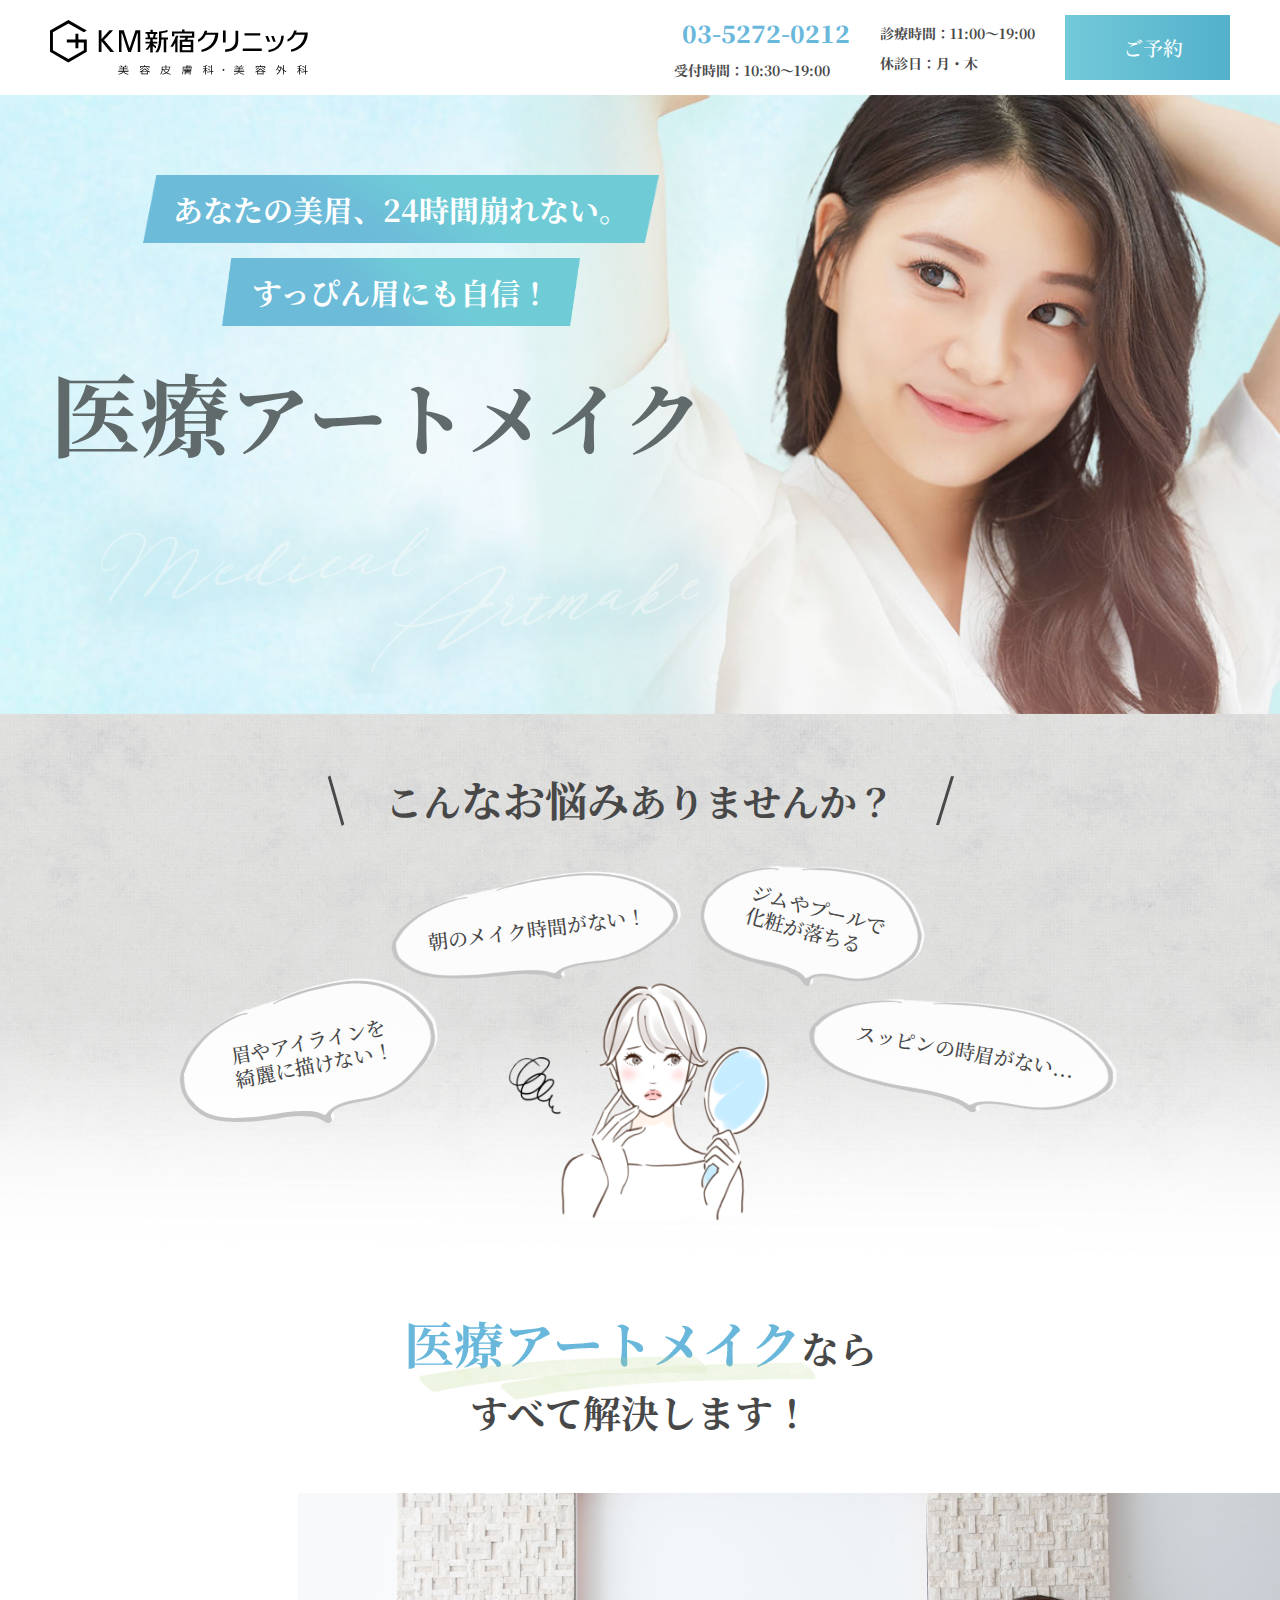
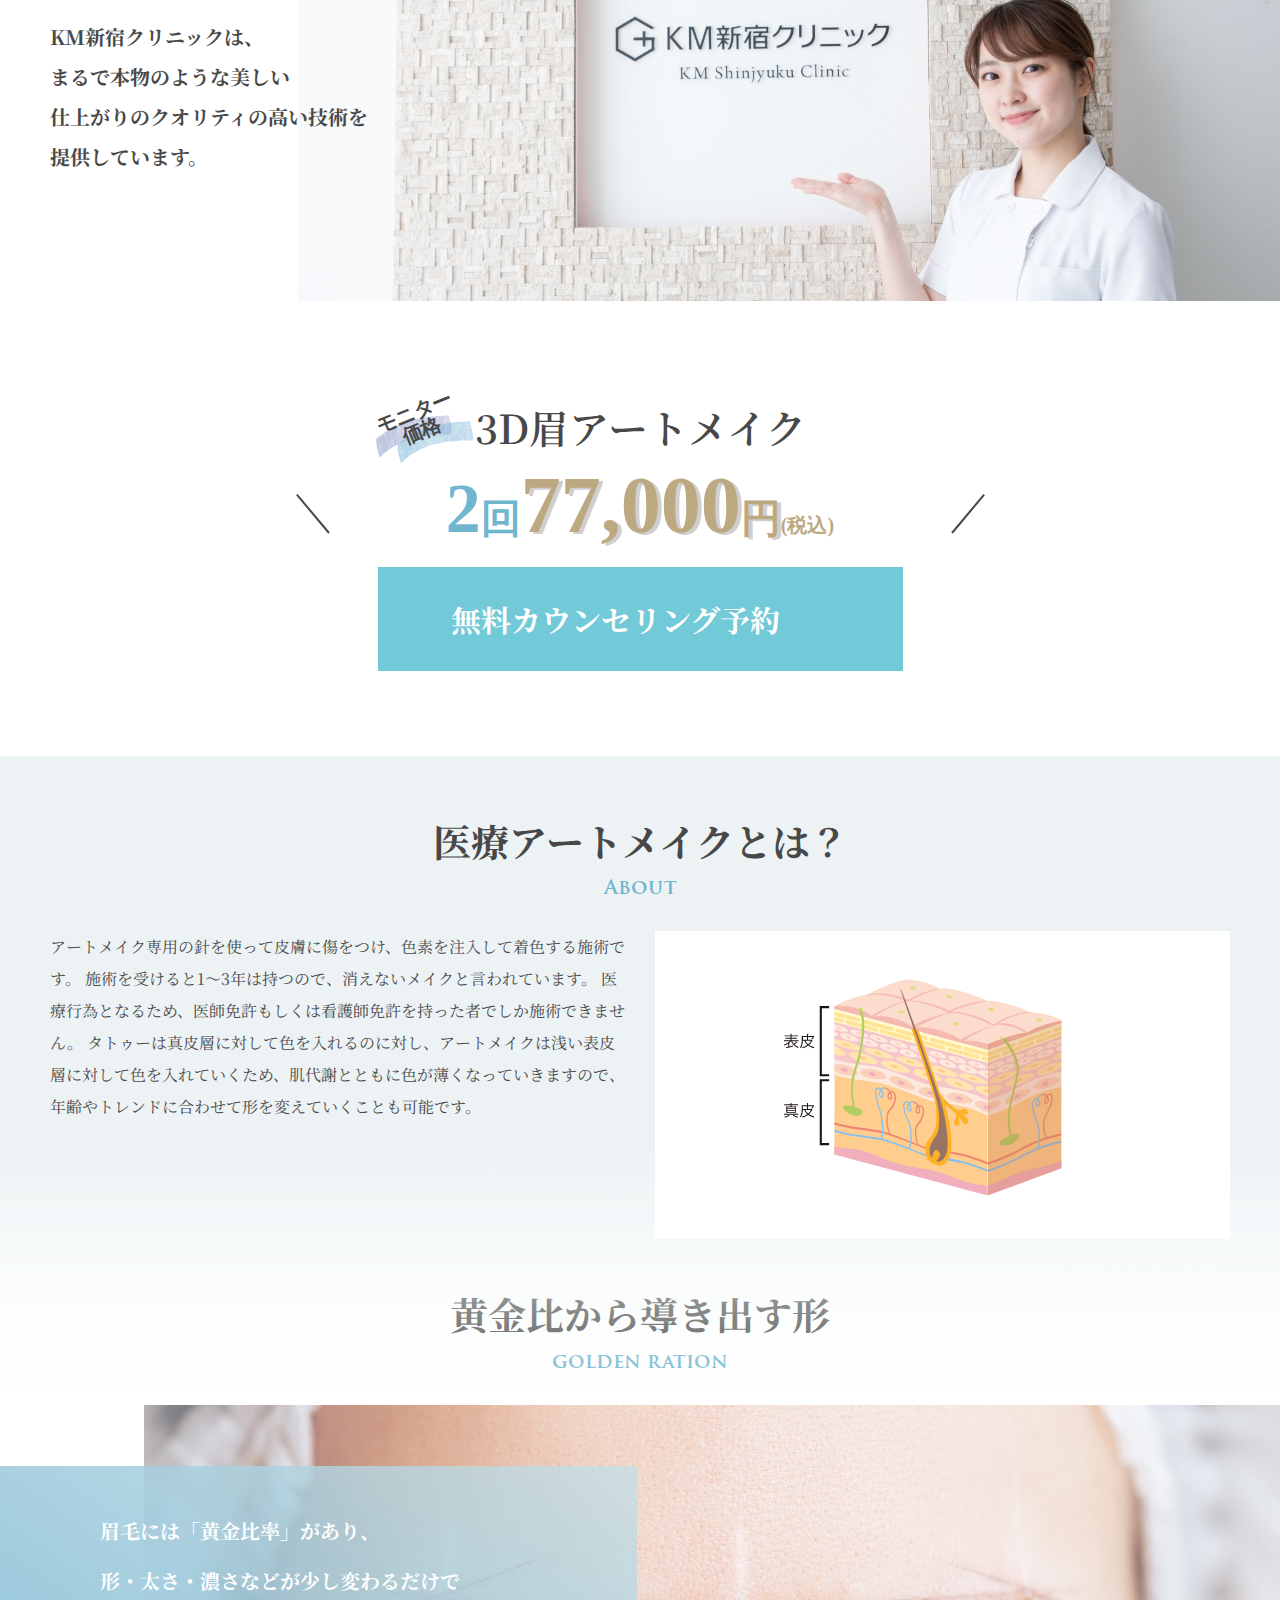
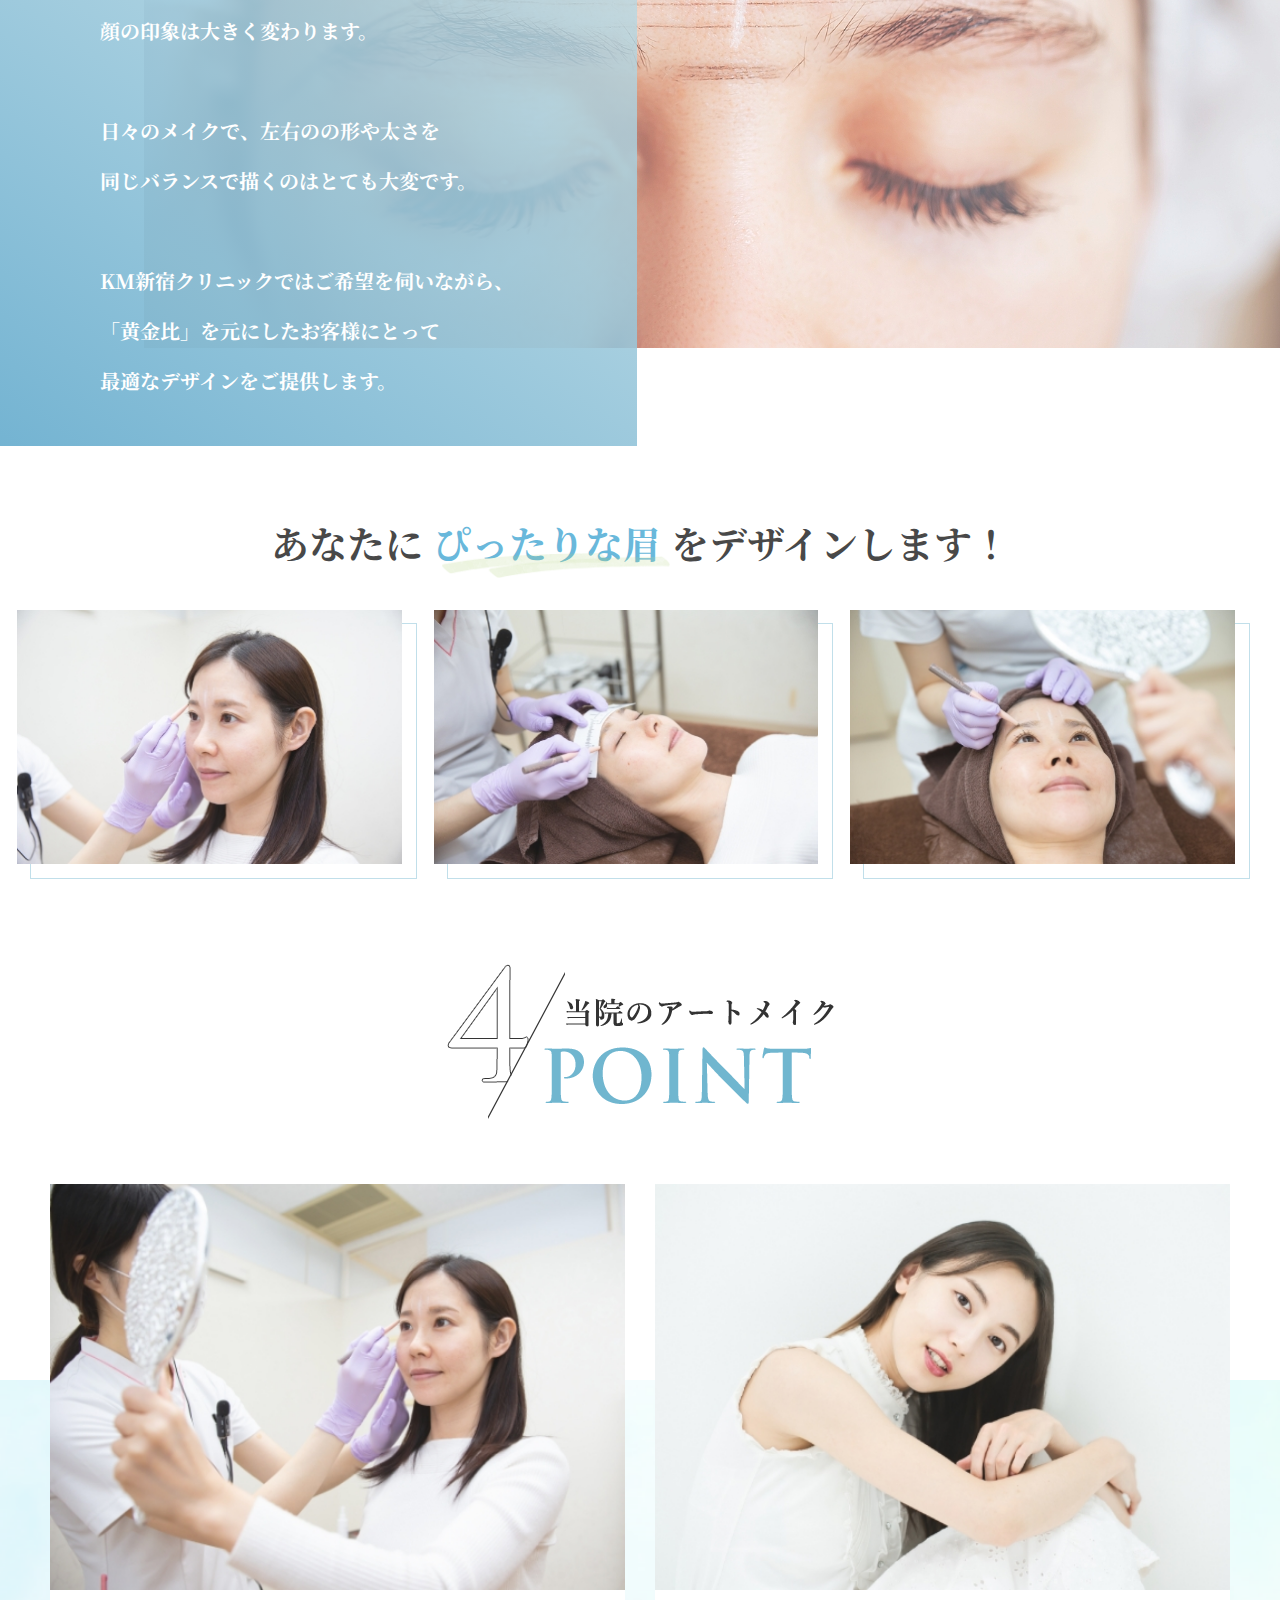
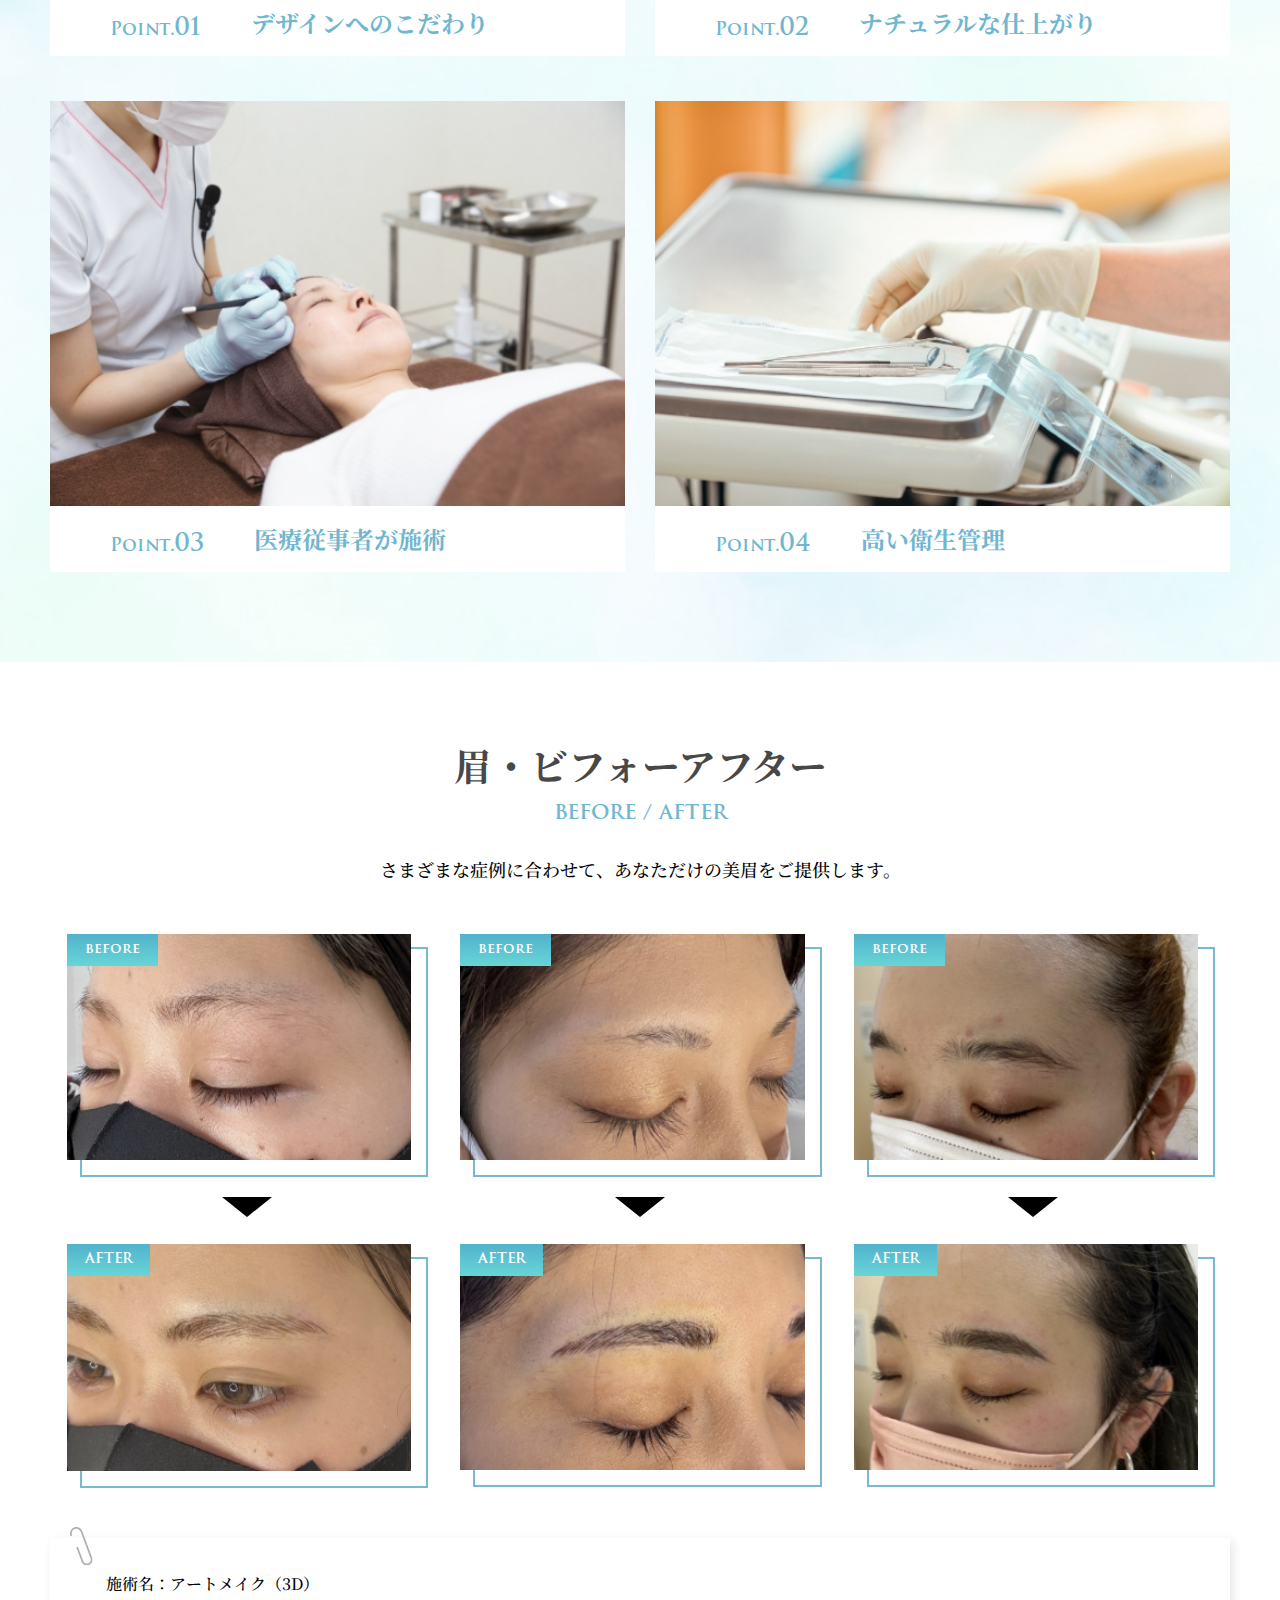
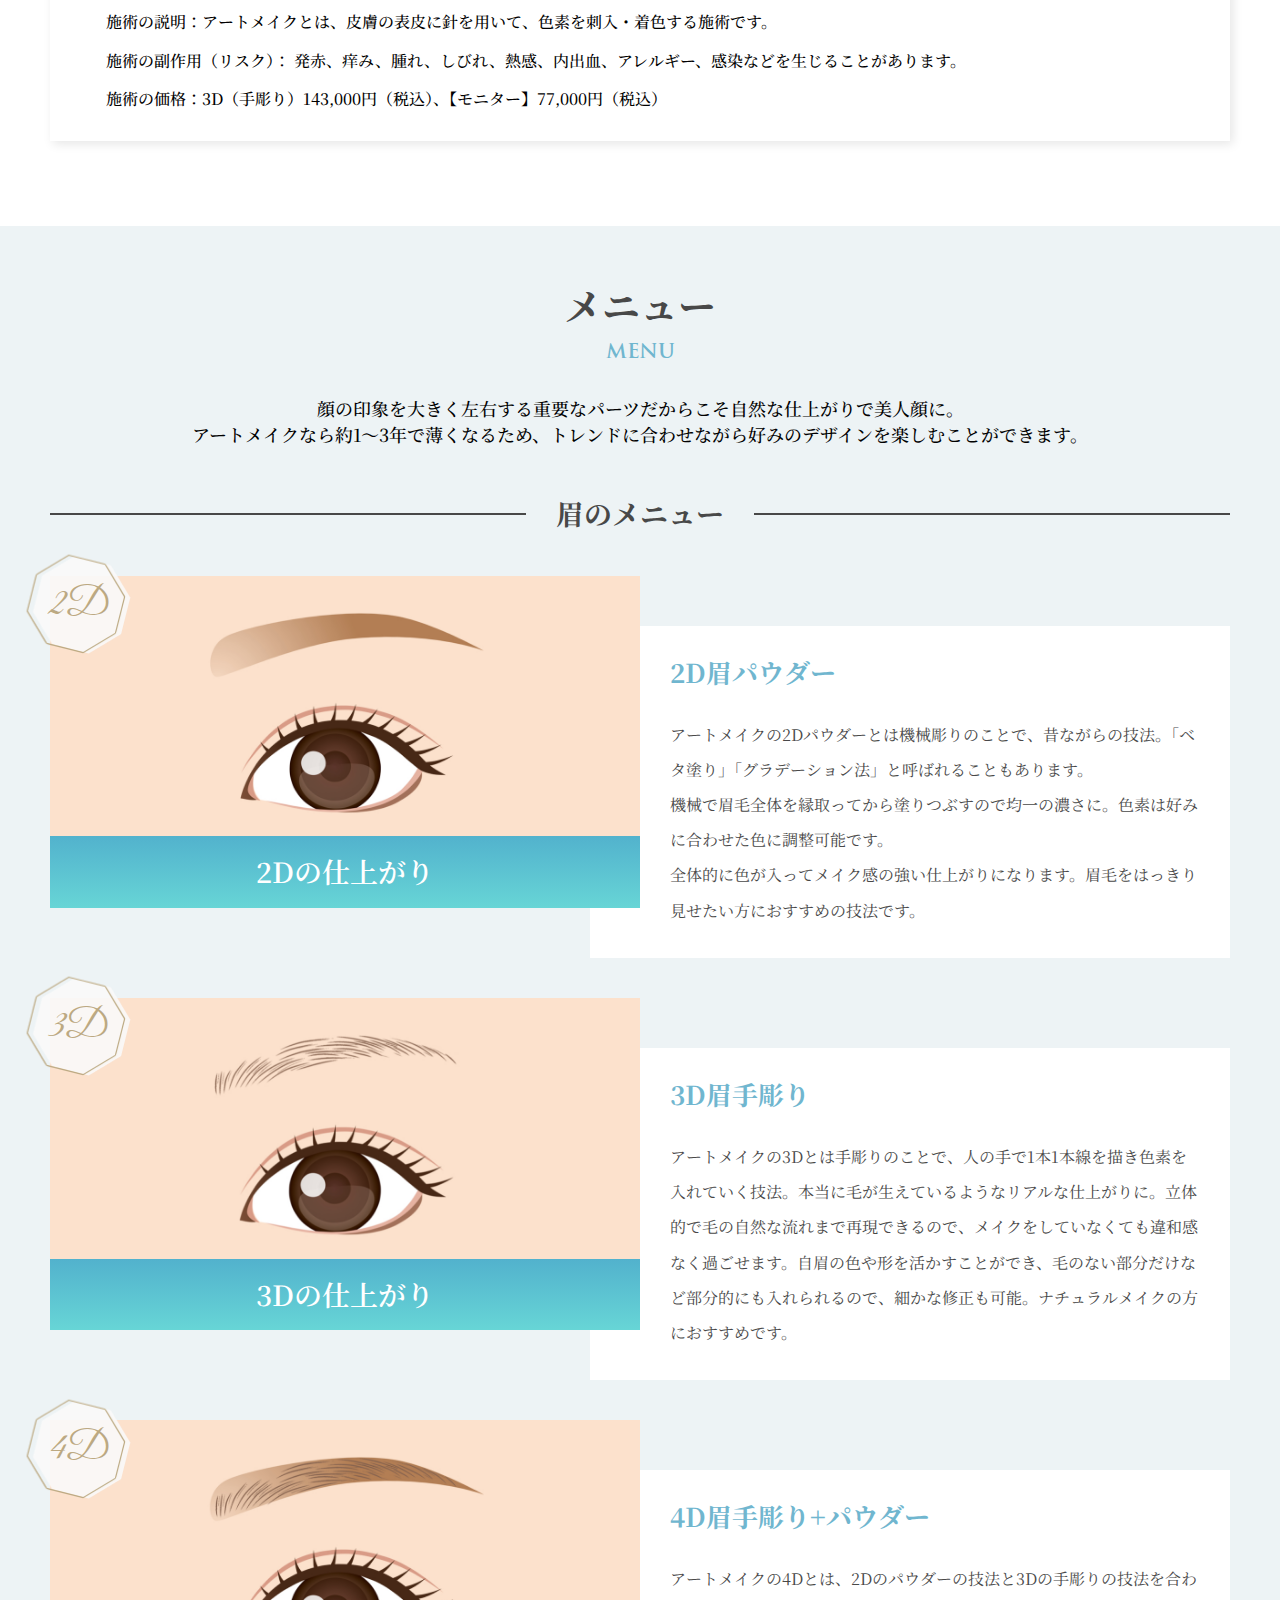
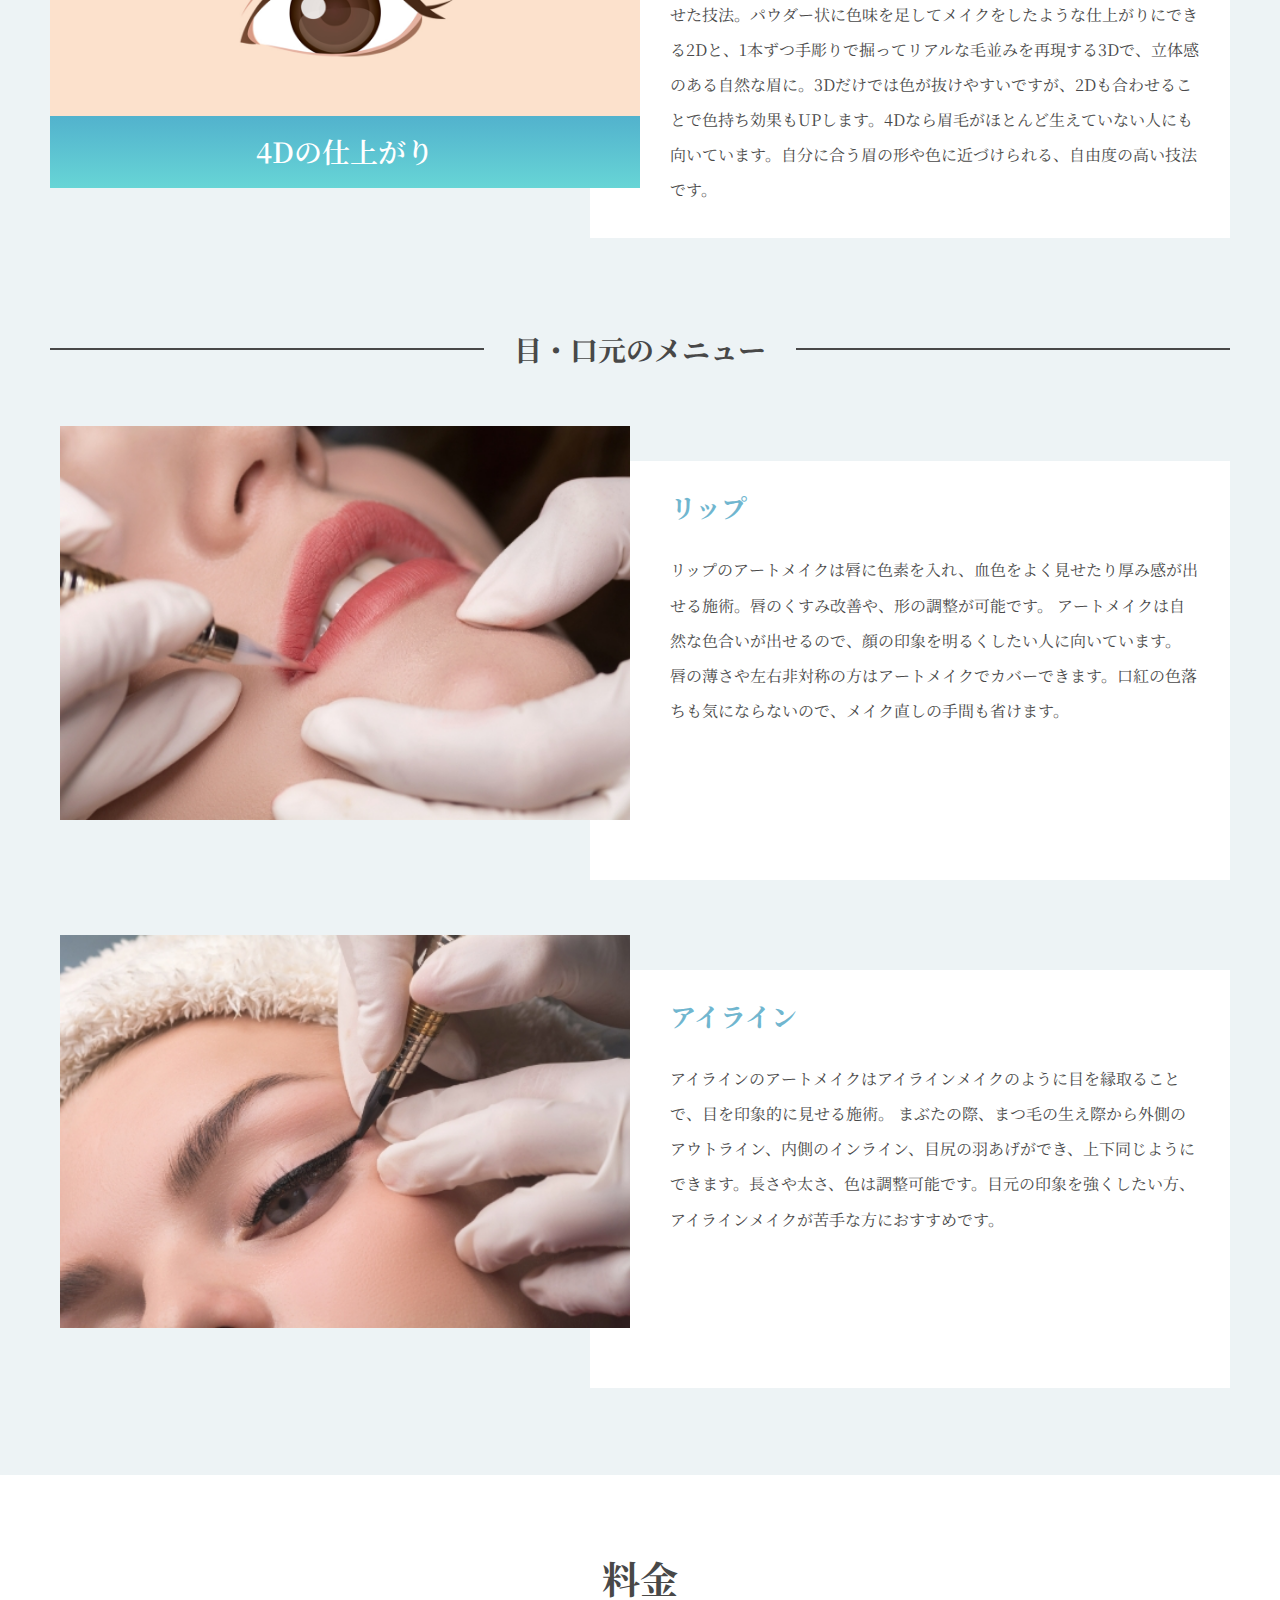
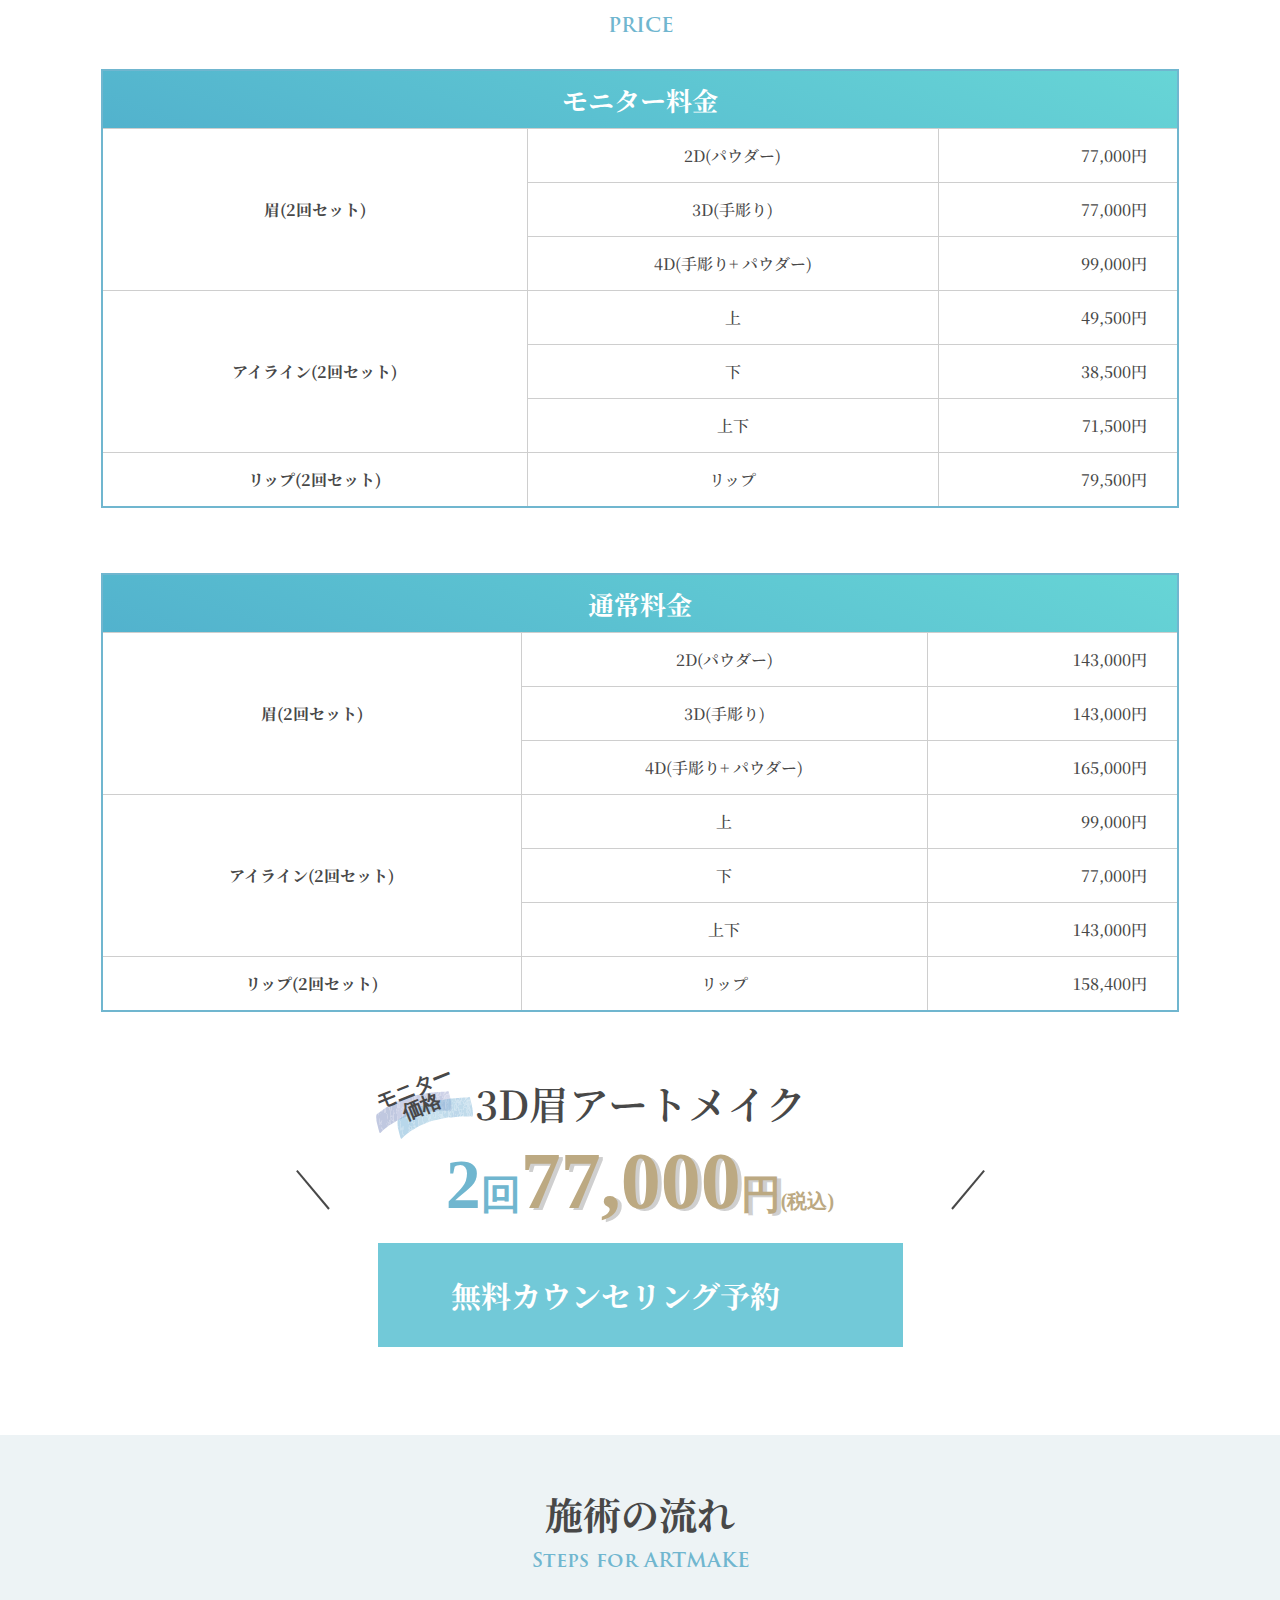
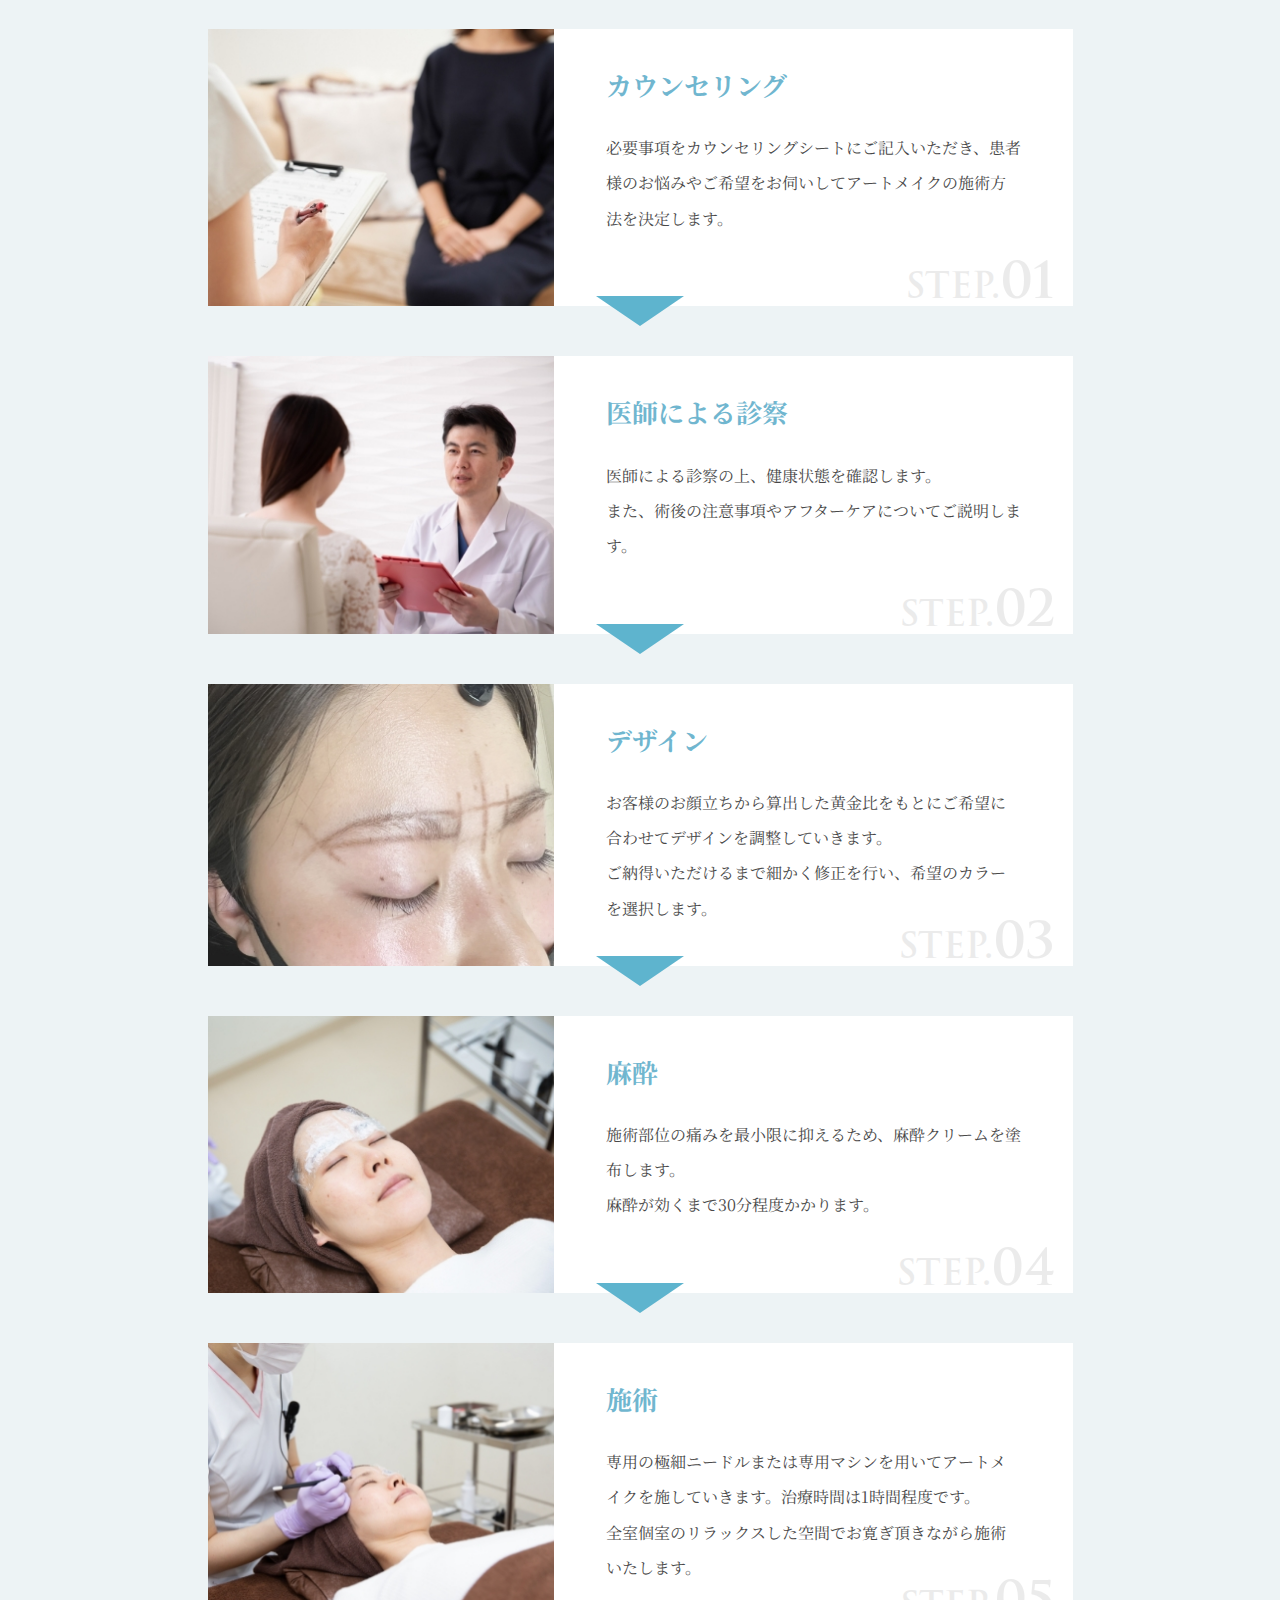
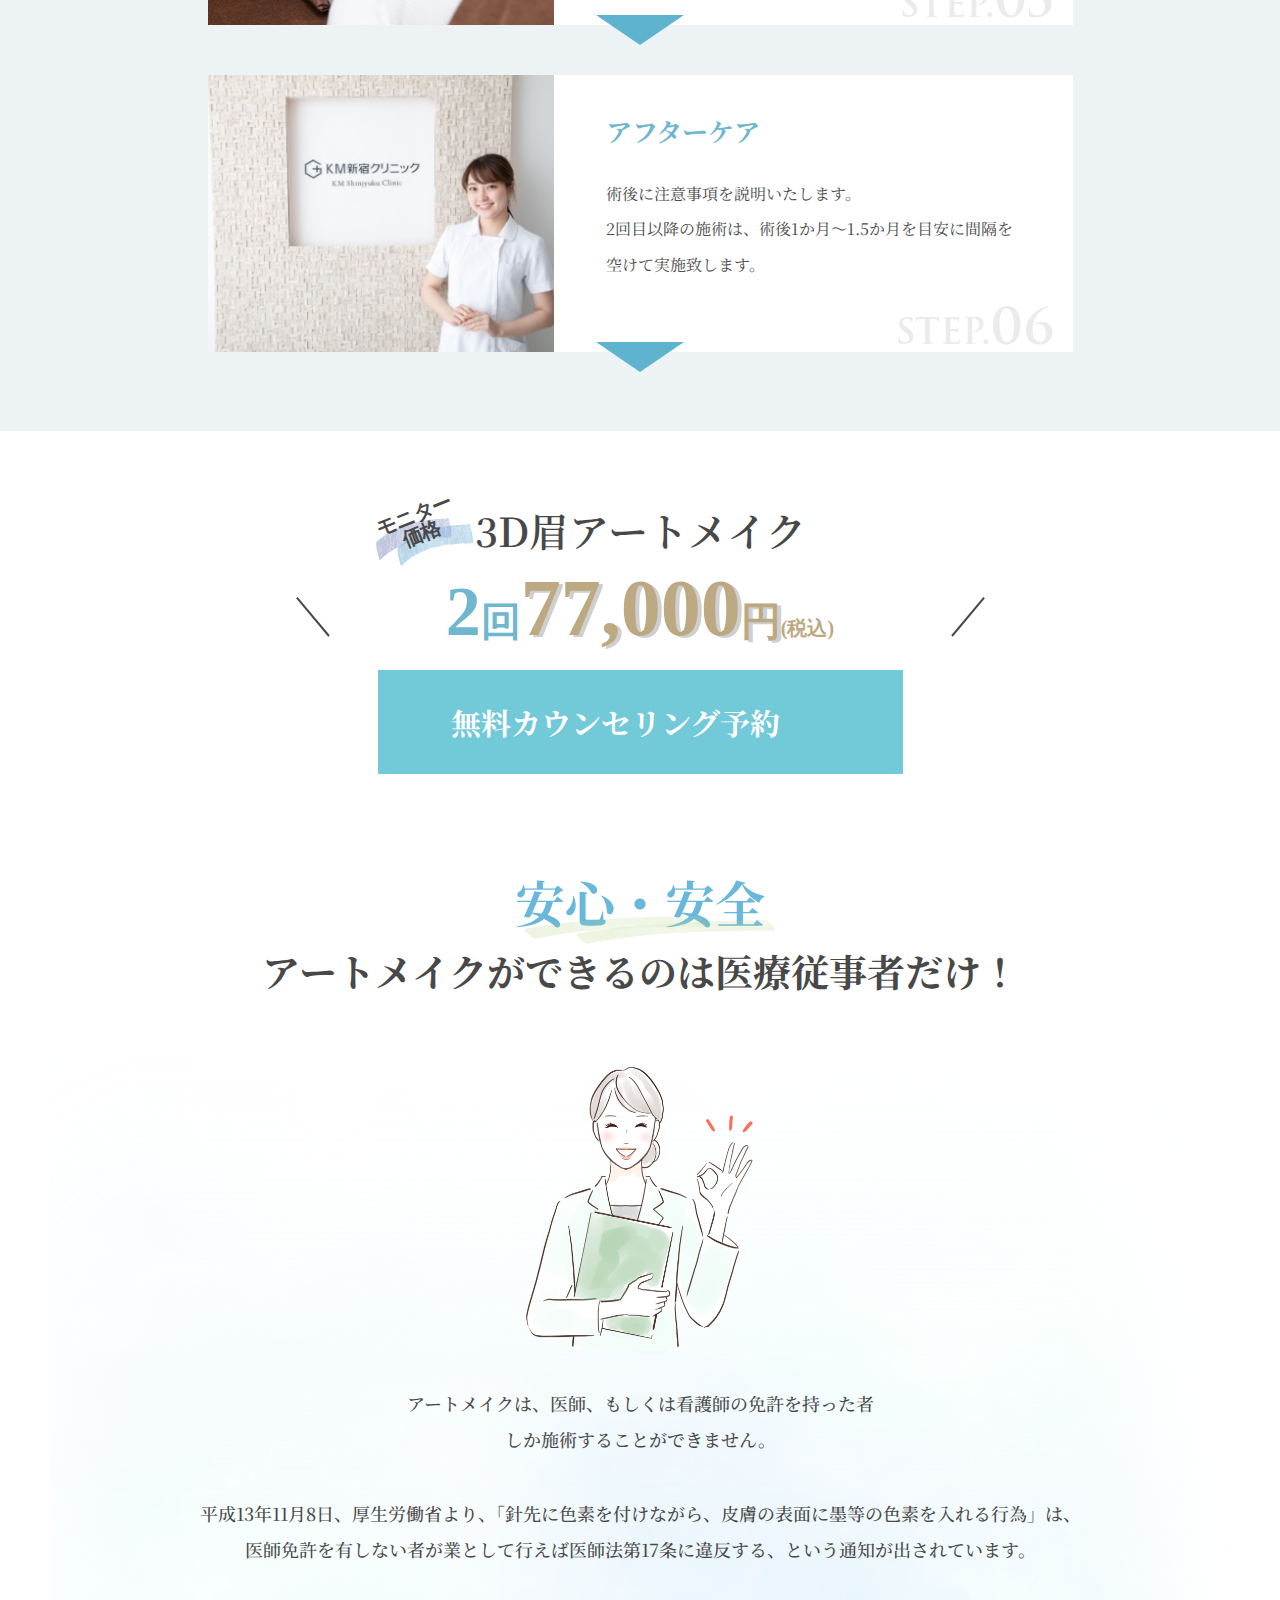
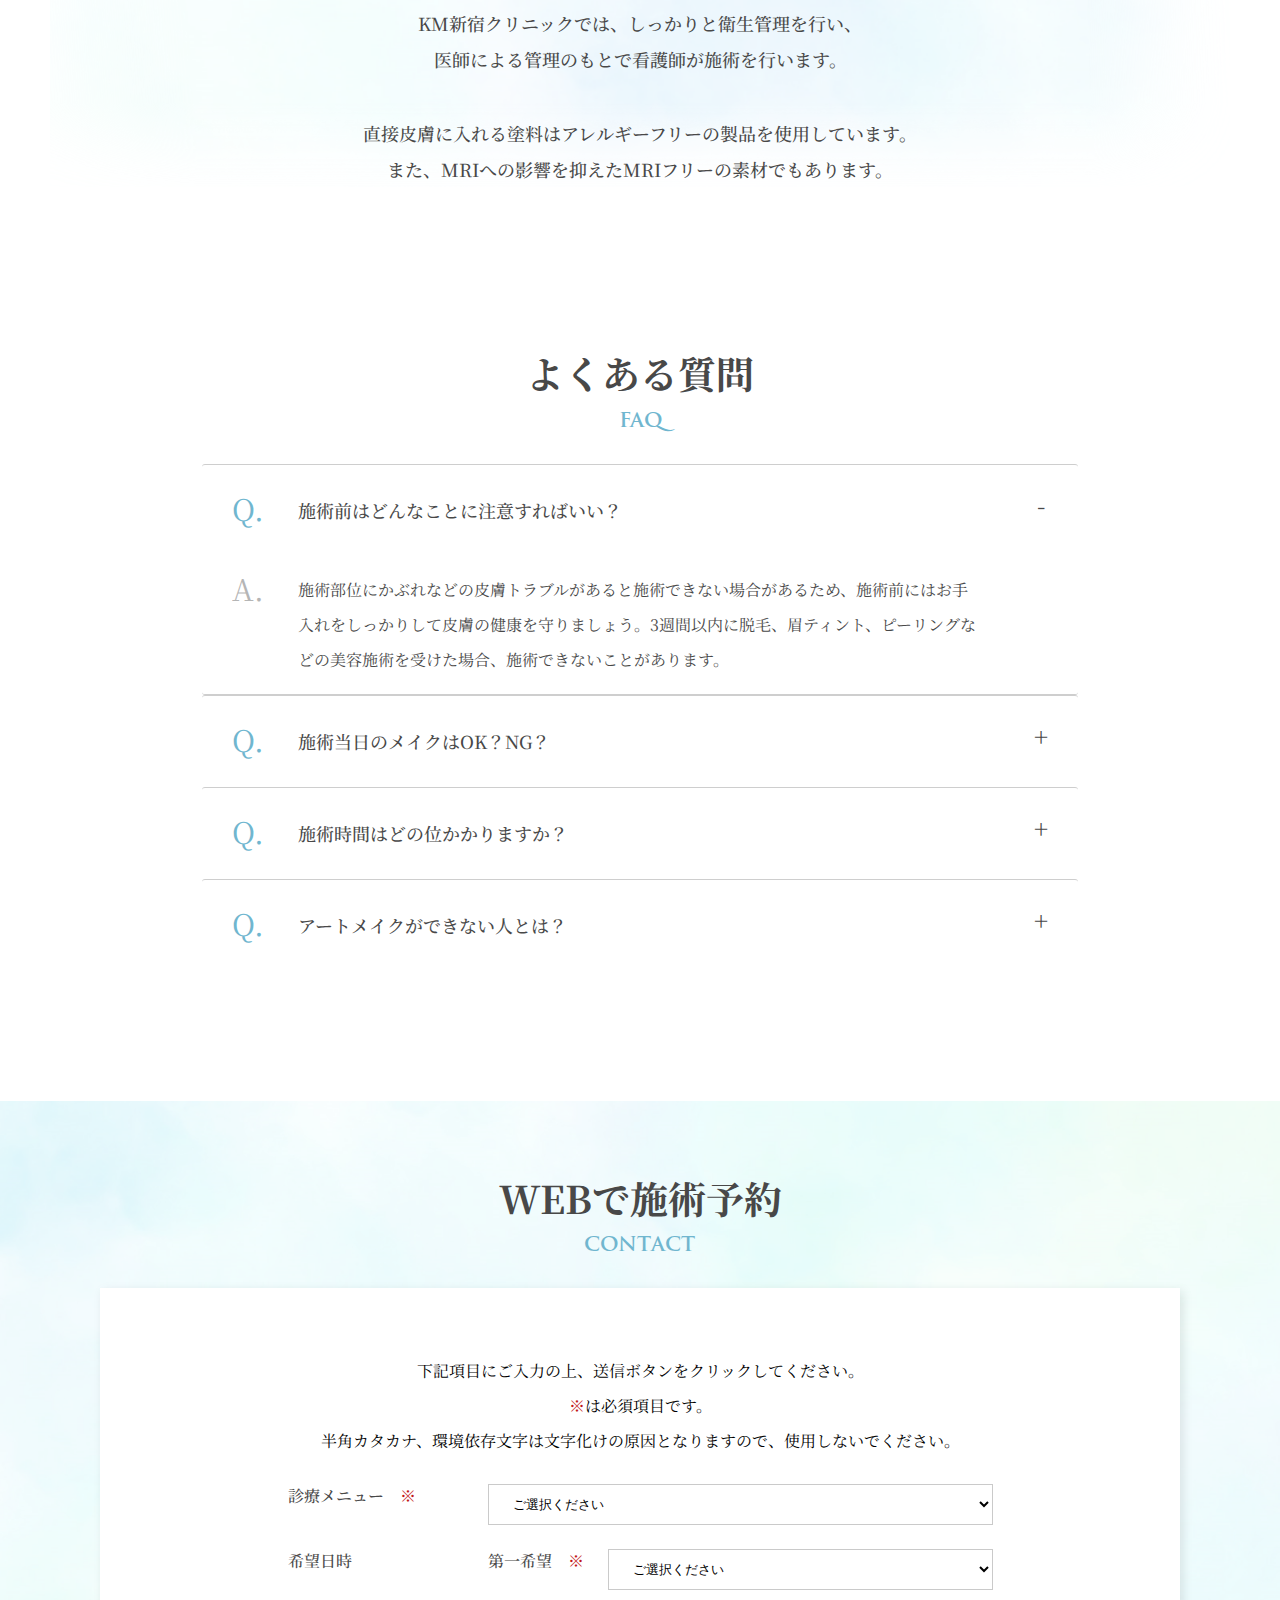
==== commit 9c0f1645: "Fixed Design Changes @SanjayBarad" ====
--- a/index.html
+++ b/index.html
@@ -926,7 +926,7 @@
 			<p>Copyright &copy; 医療アートメイク専門サイト｜美容皮膚科・美容外科のKM新宿クリニック All Rights Reserved.</p>
 		</div>
 	</footer>
-	<section class="fixed_button_section">
+	<section class="fixed_button_section csp_675">
 		<div class="custom_container">
 			<div class="custom_row">
 				<div class="custom_col_4">
--- a/css/style.css
+++ b/css/style.css
@@ -39,7 +39,6 @@
     -moz-font-smoothing: antialiased;
     -font-smoothing: antialiased;
     font-family: 'Noto Serif JP', serif;
-    padding-bottom: 78px;
 }
 body.no_scroll {
     overflow: hidden;
@@ -69,11 +68,19 @@
 .csp {
     display: none !important;
 }
+.csp_675{
+    display: none !important;
+}
 @media (max-width: 900px){
     .cpc{
         display: none !important;
     }
     .csp{
+        display: block !important;
+    }
+}
+@media (max-width: 675px){
+    .csp_675{
         display: block !important;
     }
 }
@@ -475,7 +482,7 @@
 /* page top css start */
 .pagetop{
     position: fixed;
-    bottom: 93px;
+    bottom: 15px;
     right: 15px;
     width: 50px;
     height: 50px;
@@ -1982,6 +1989,12 @@
     }
 }
 @media (max-width: 675px){
+    body{
+        padding-bottom: 78px;
+    }
+    .pagetop{
+        bottom: 93px;
+    }
     .banner_image{
         position: static;
     }
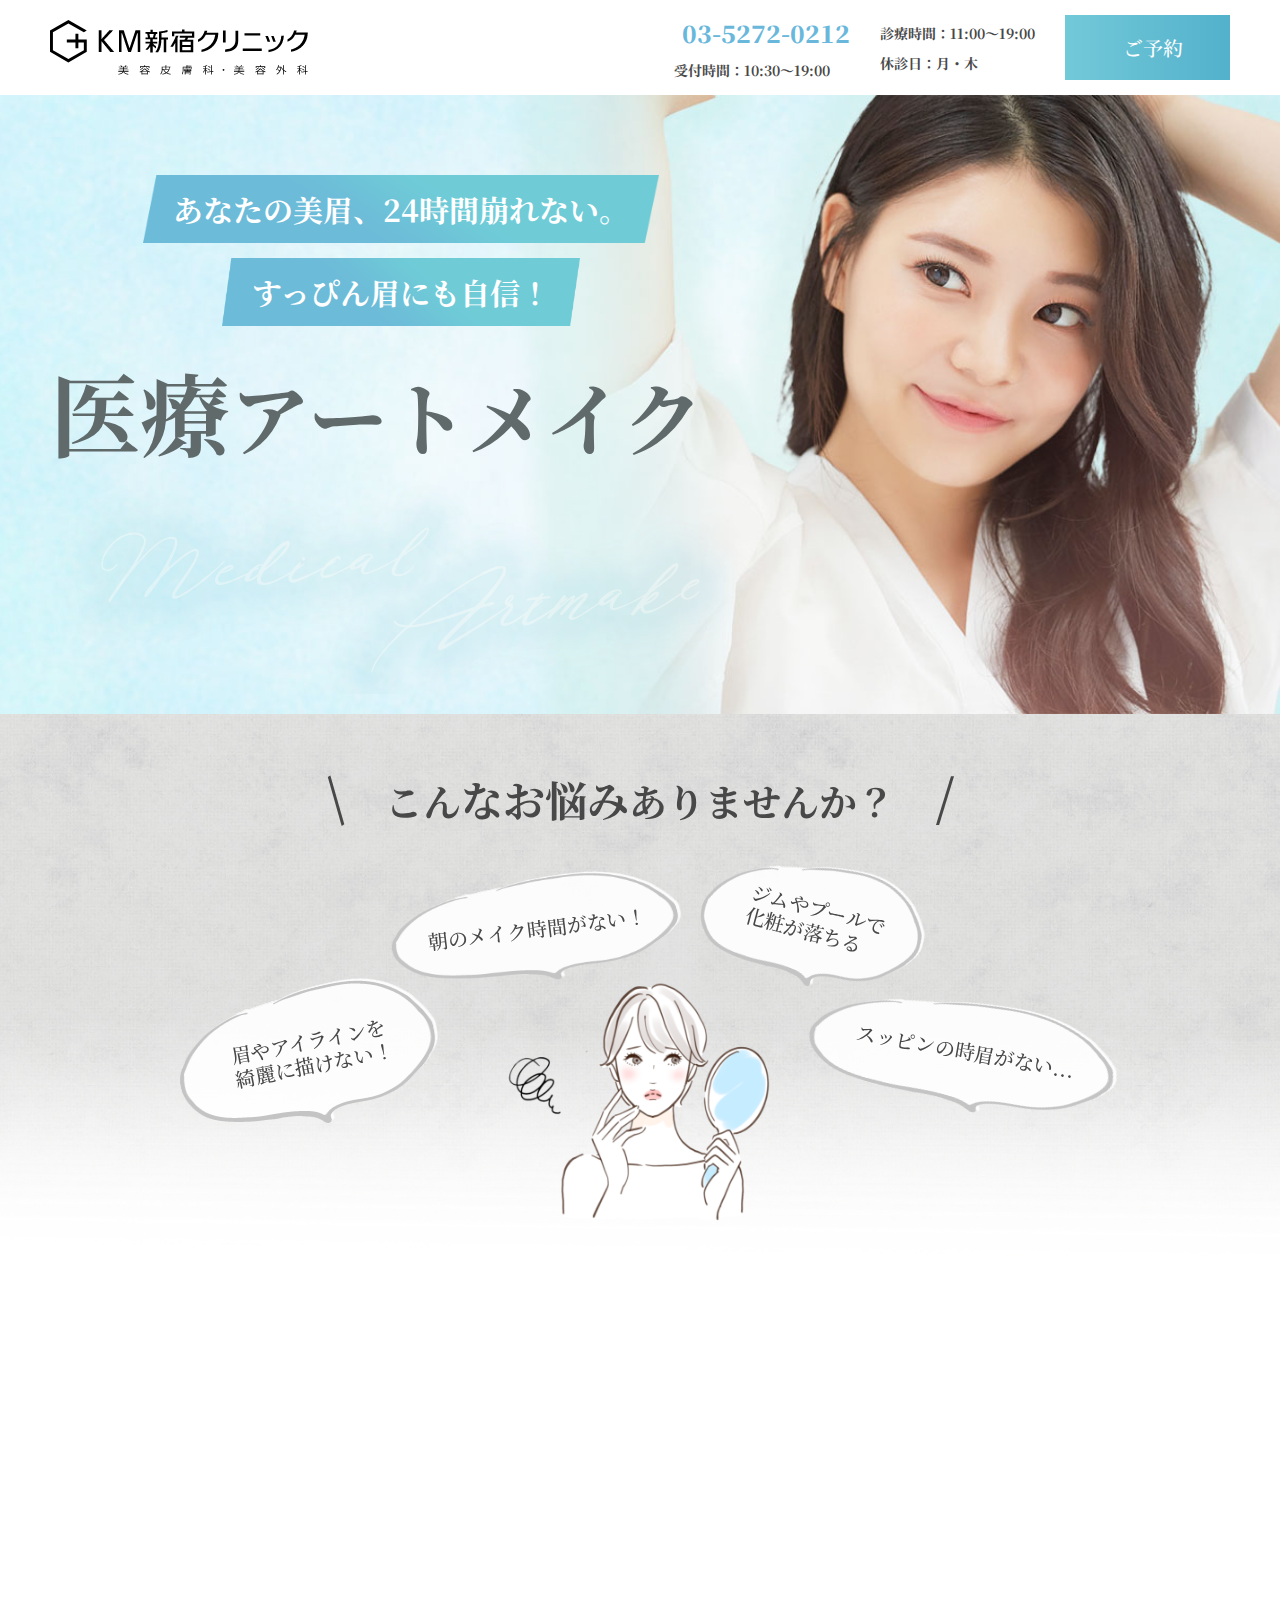
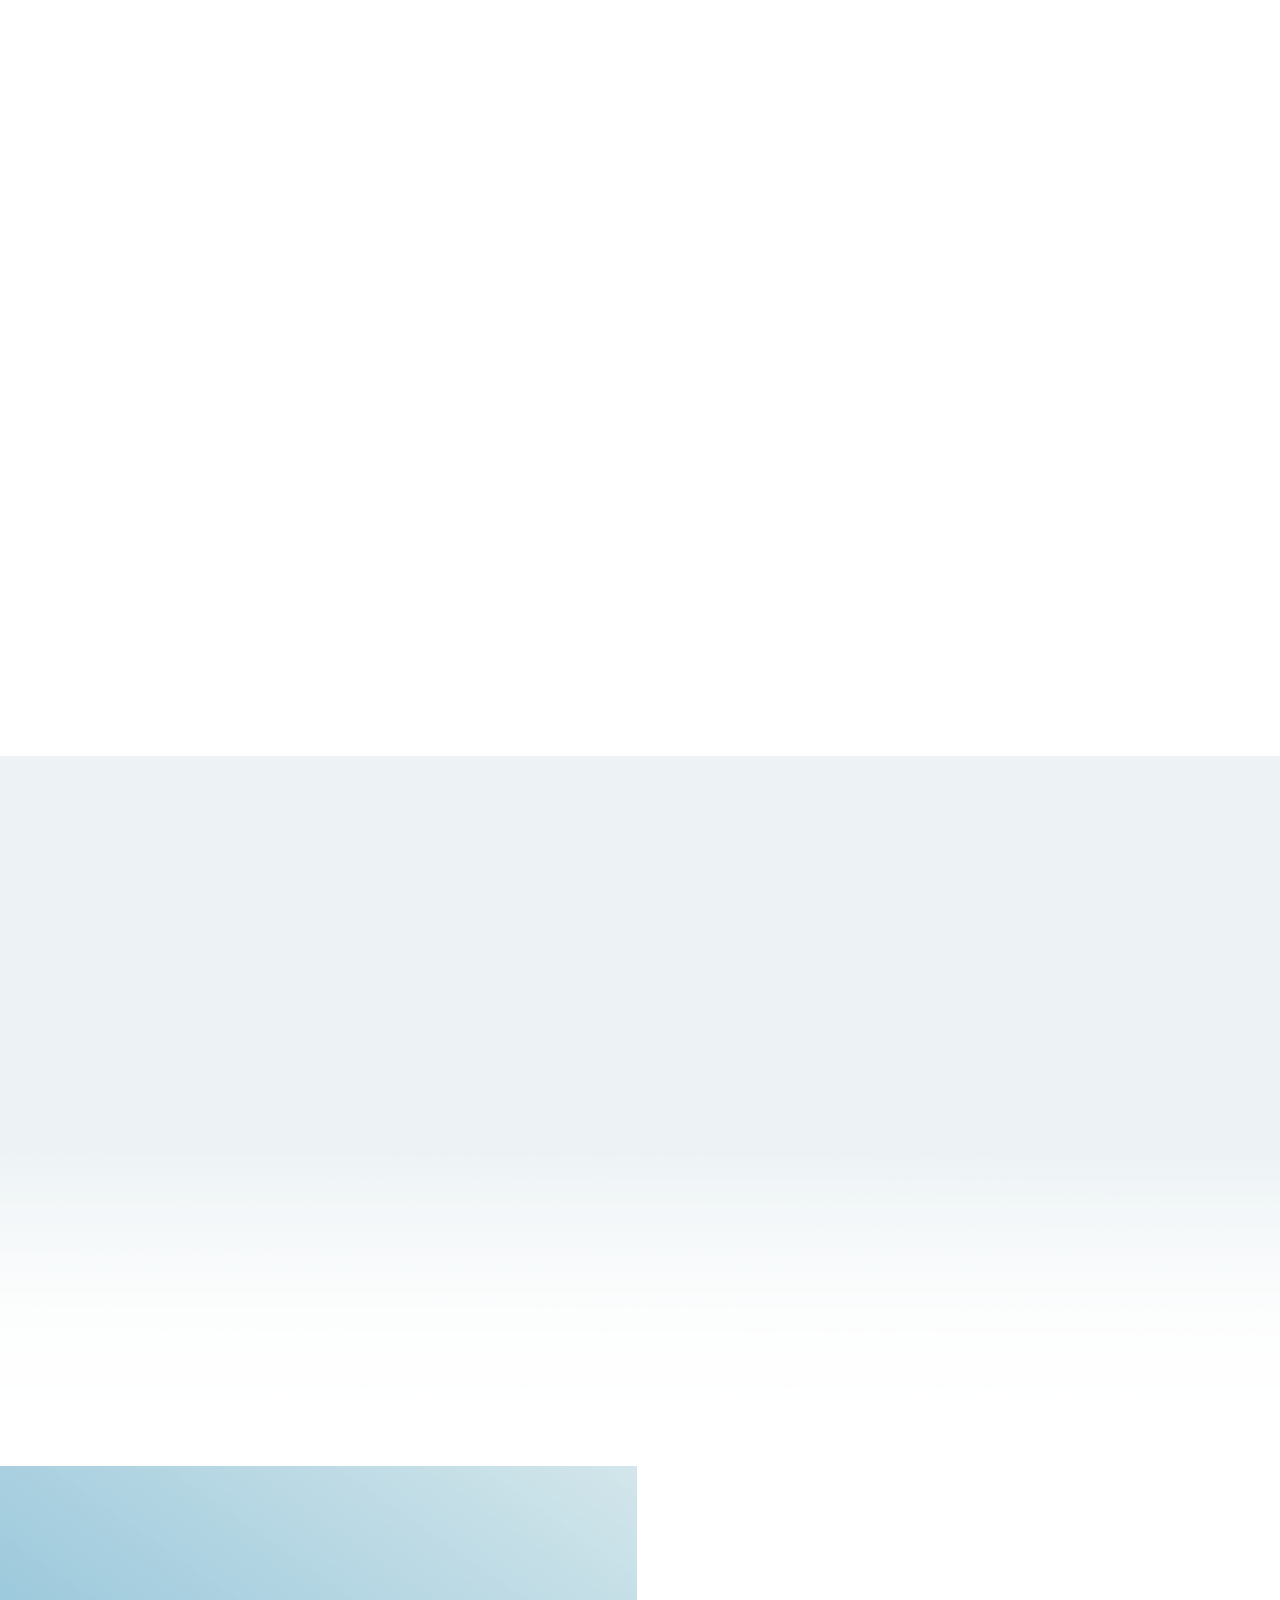
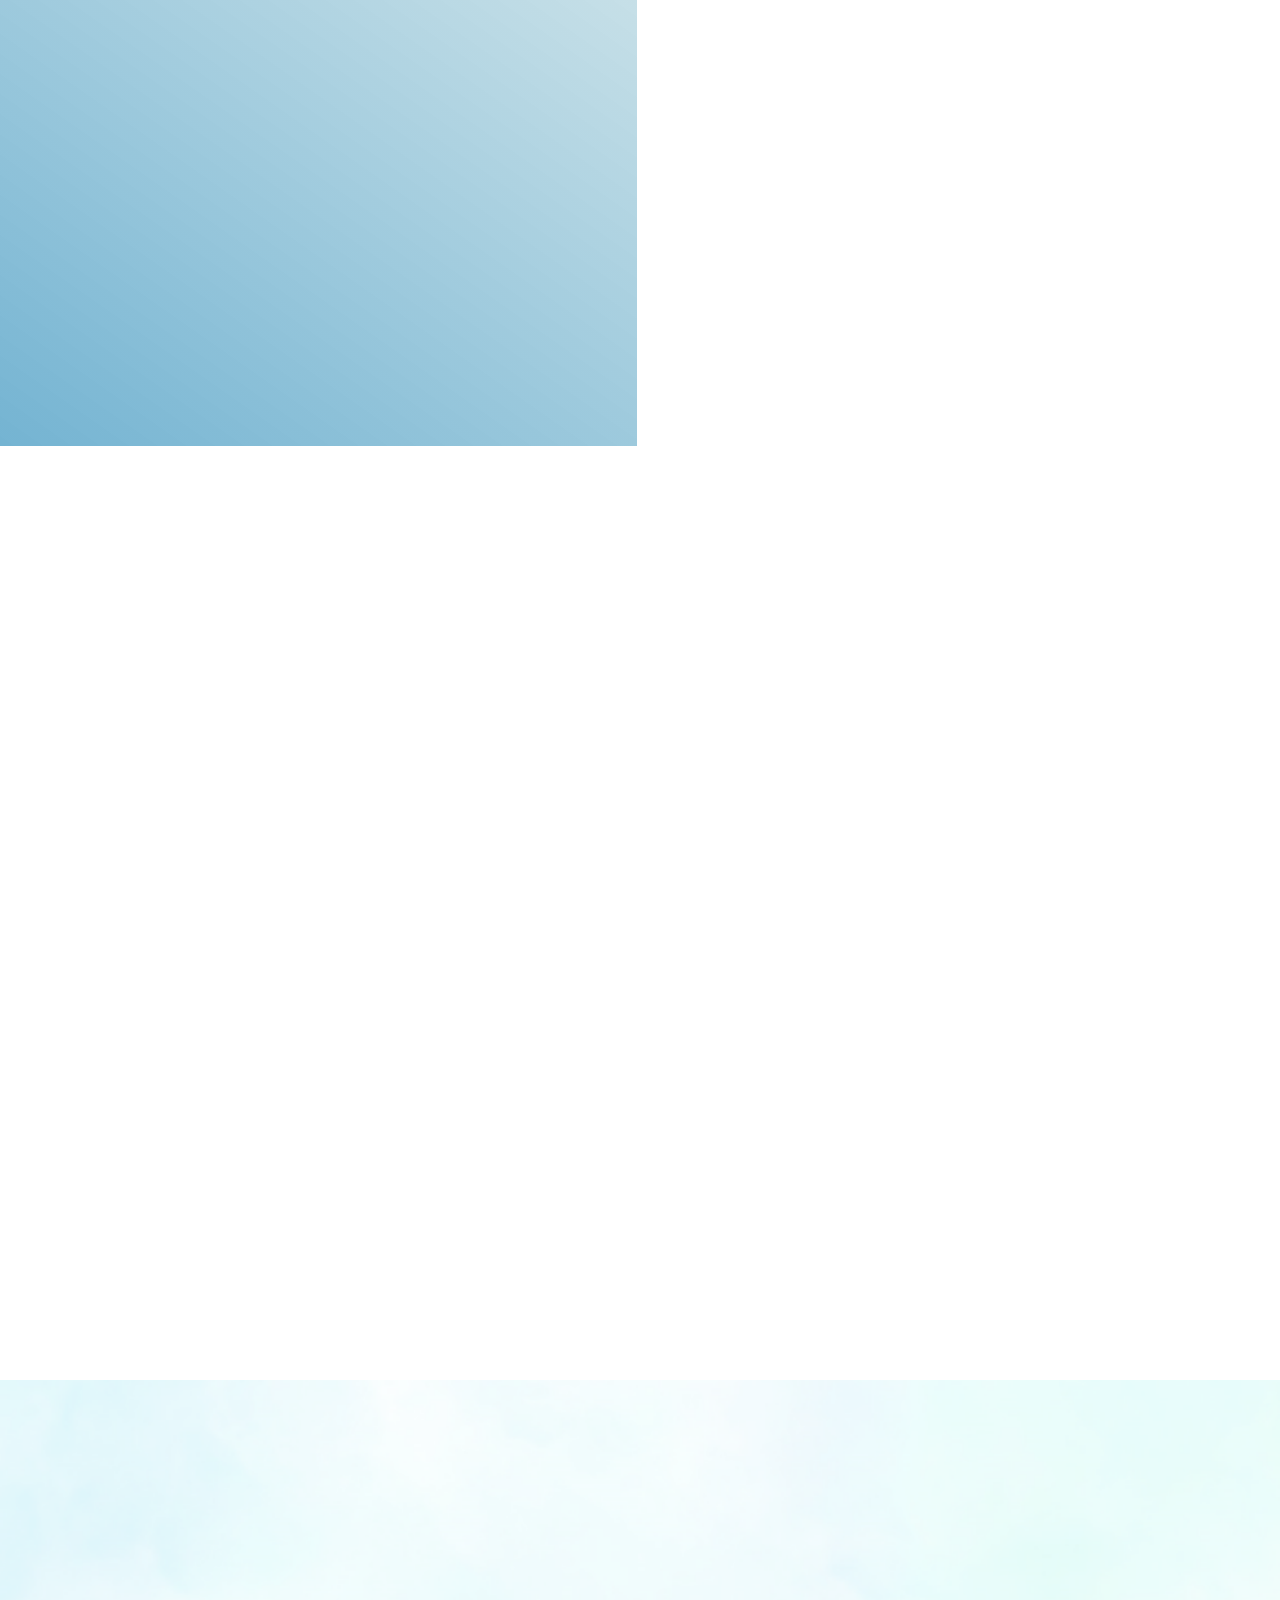
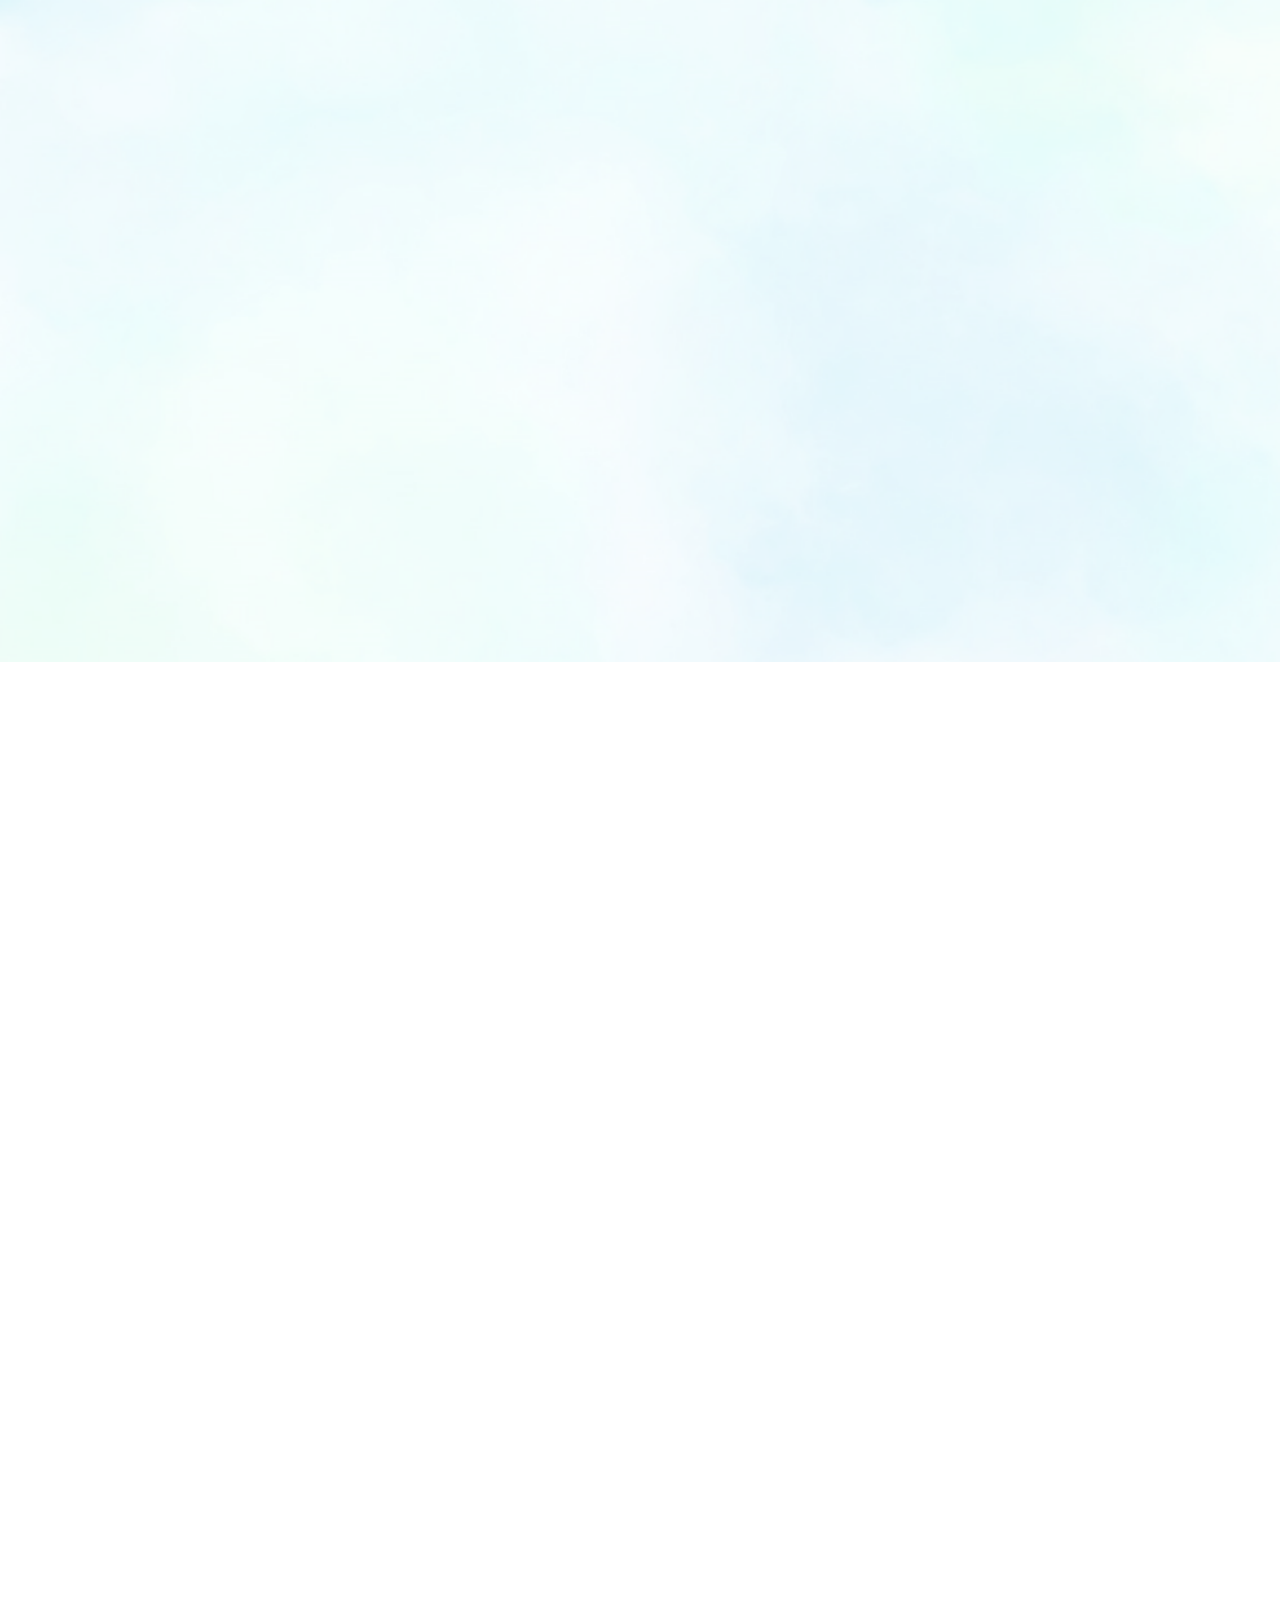
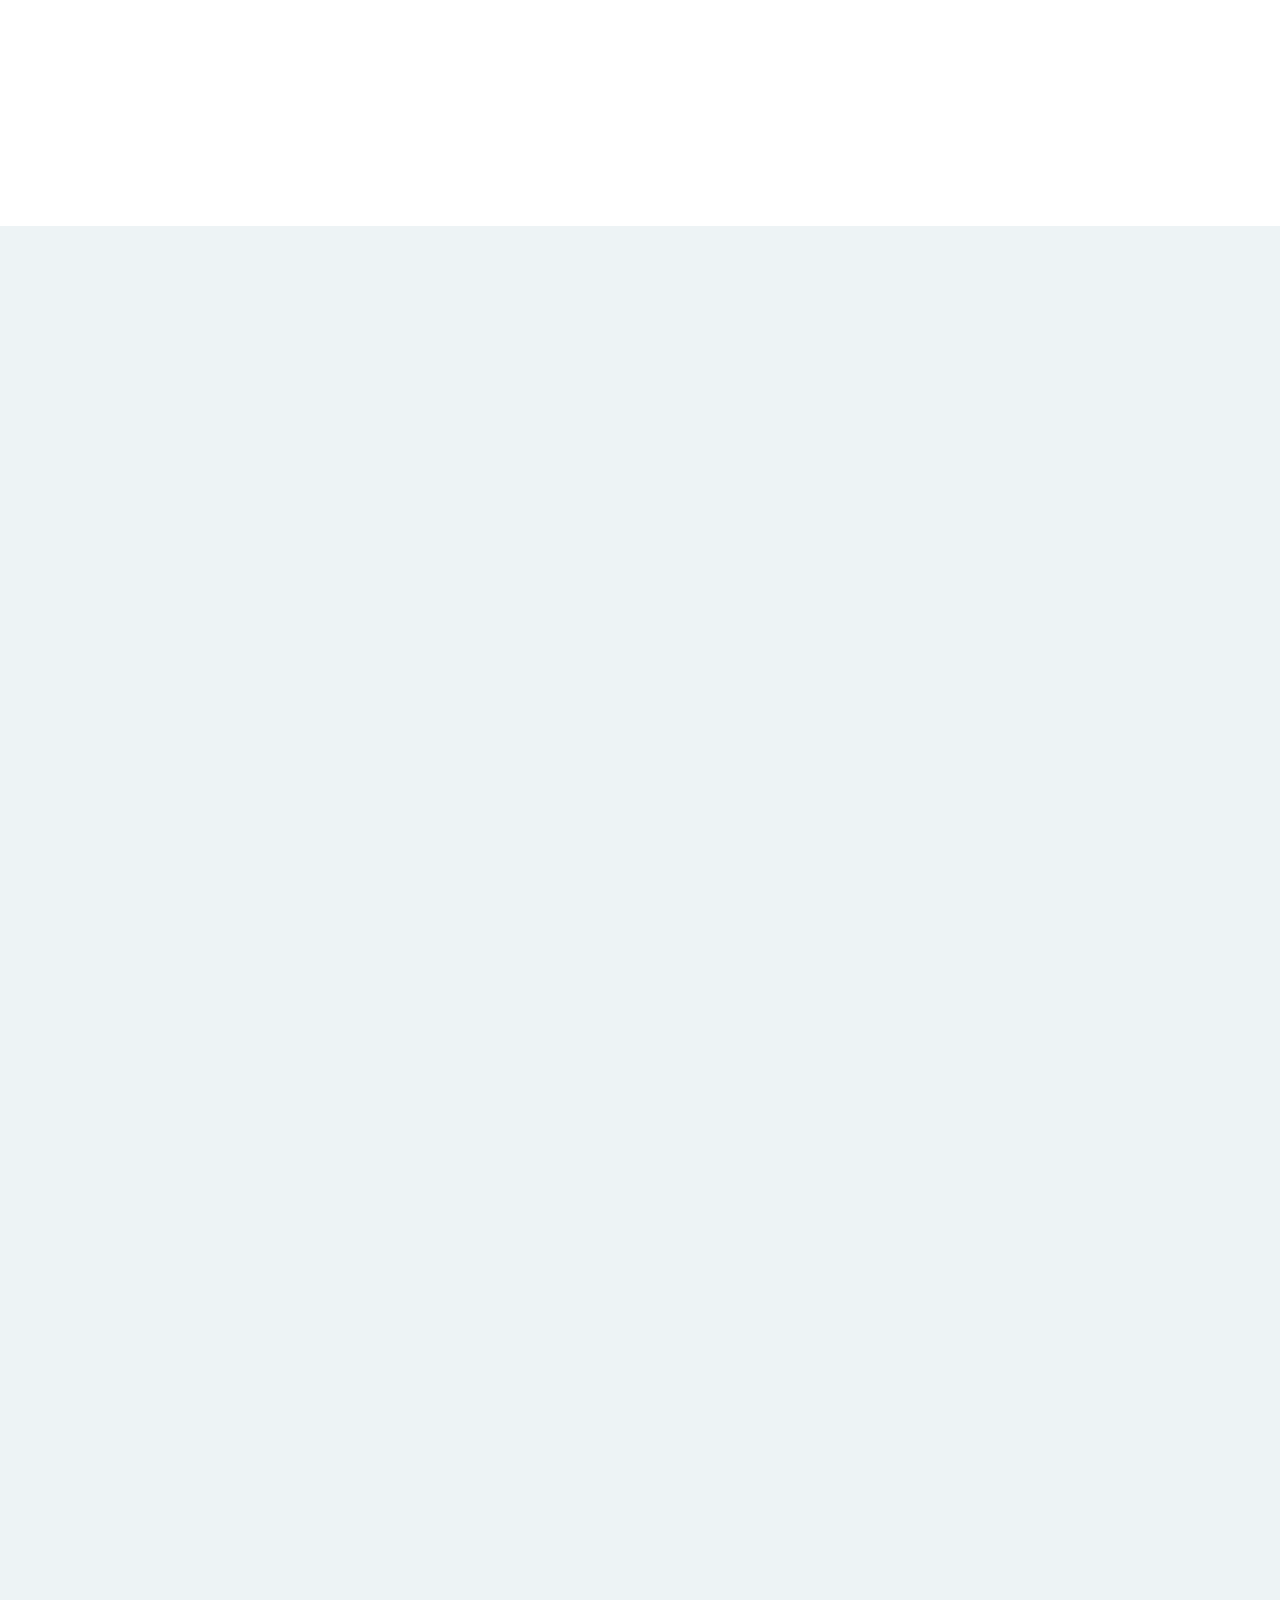
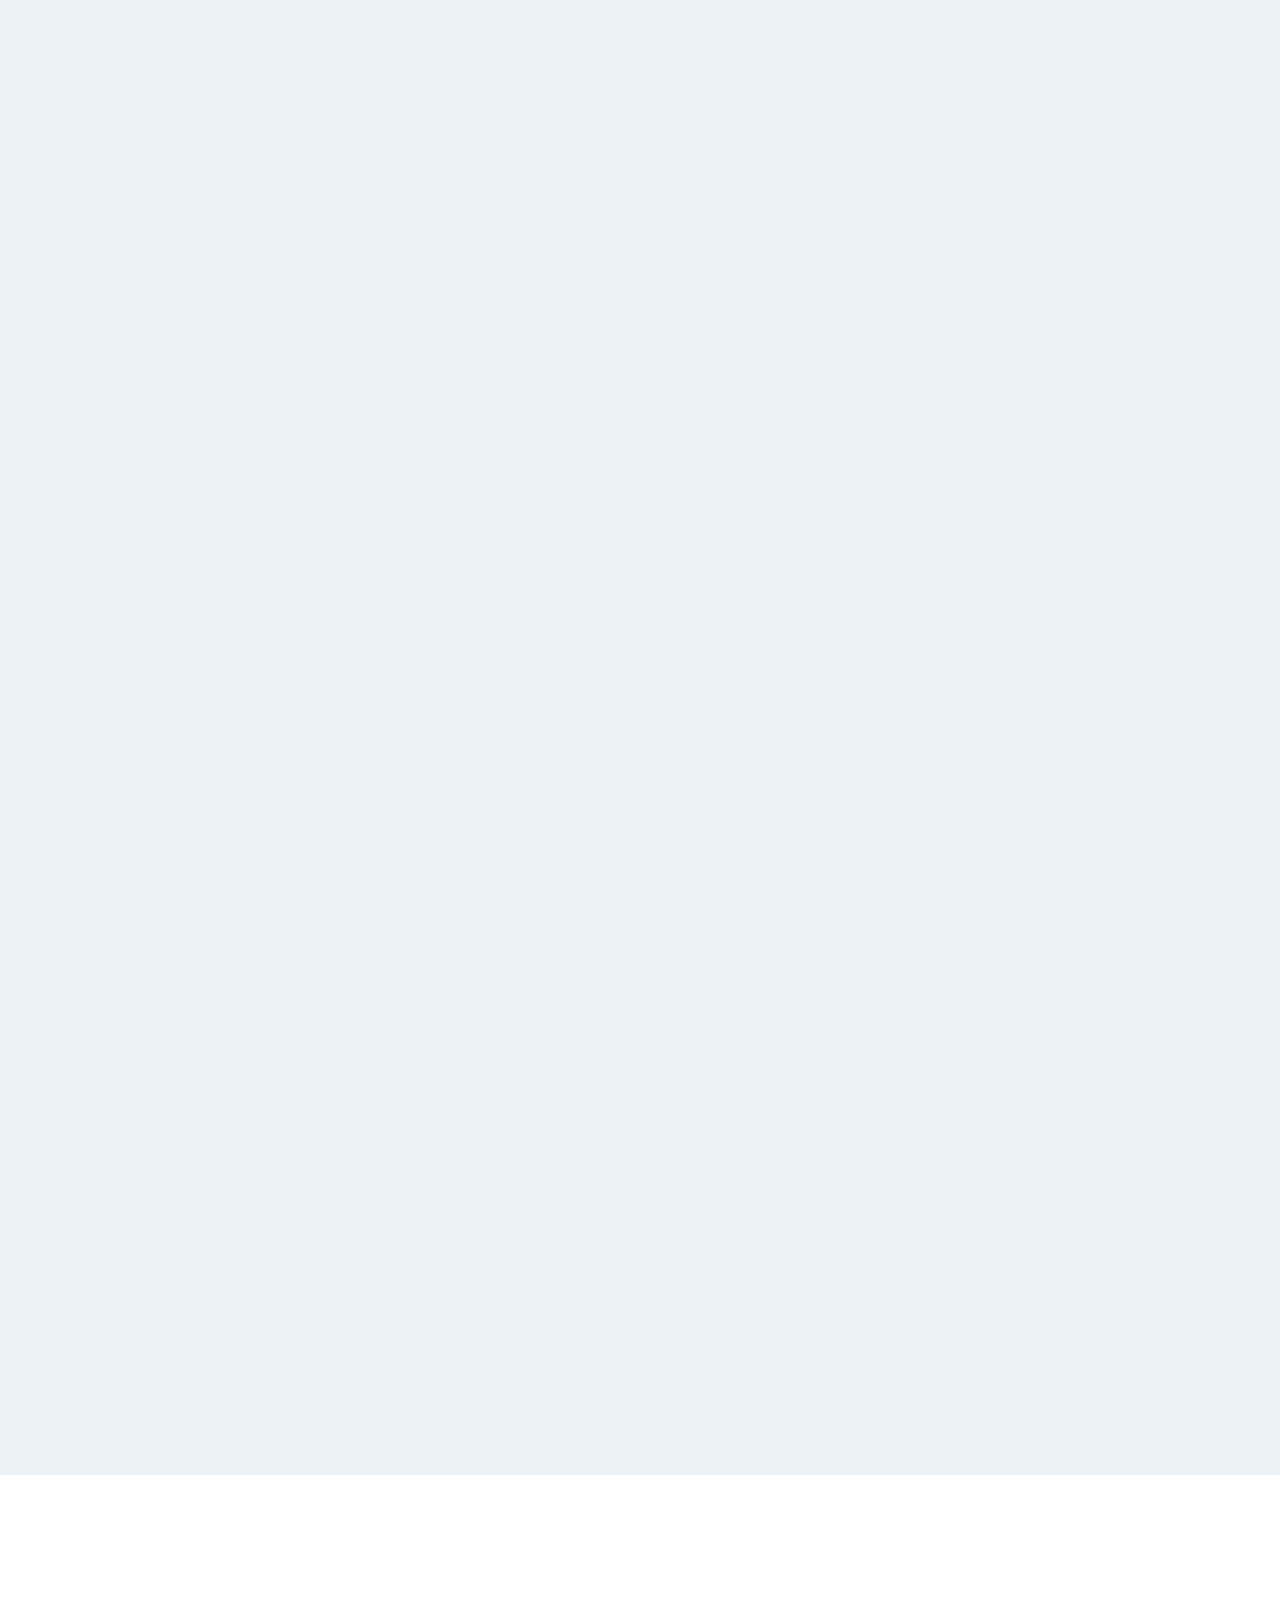
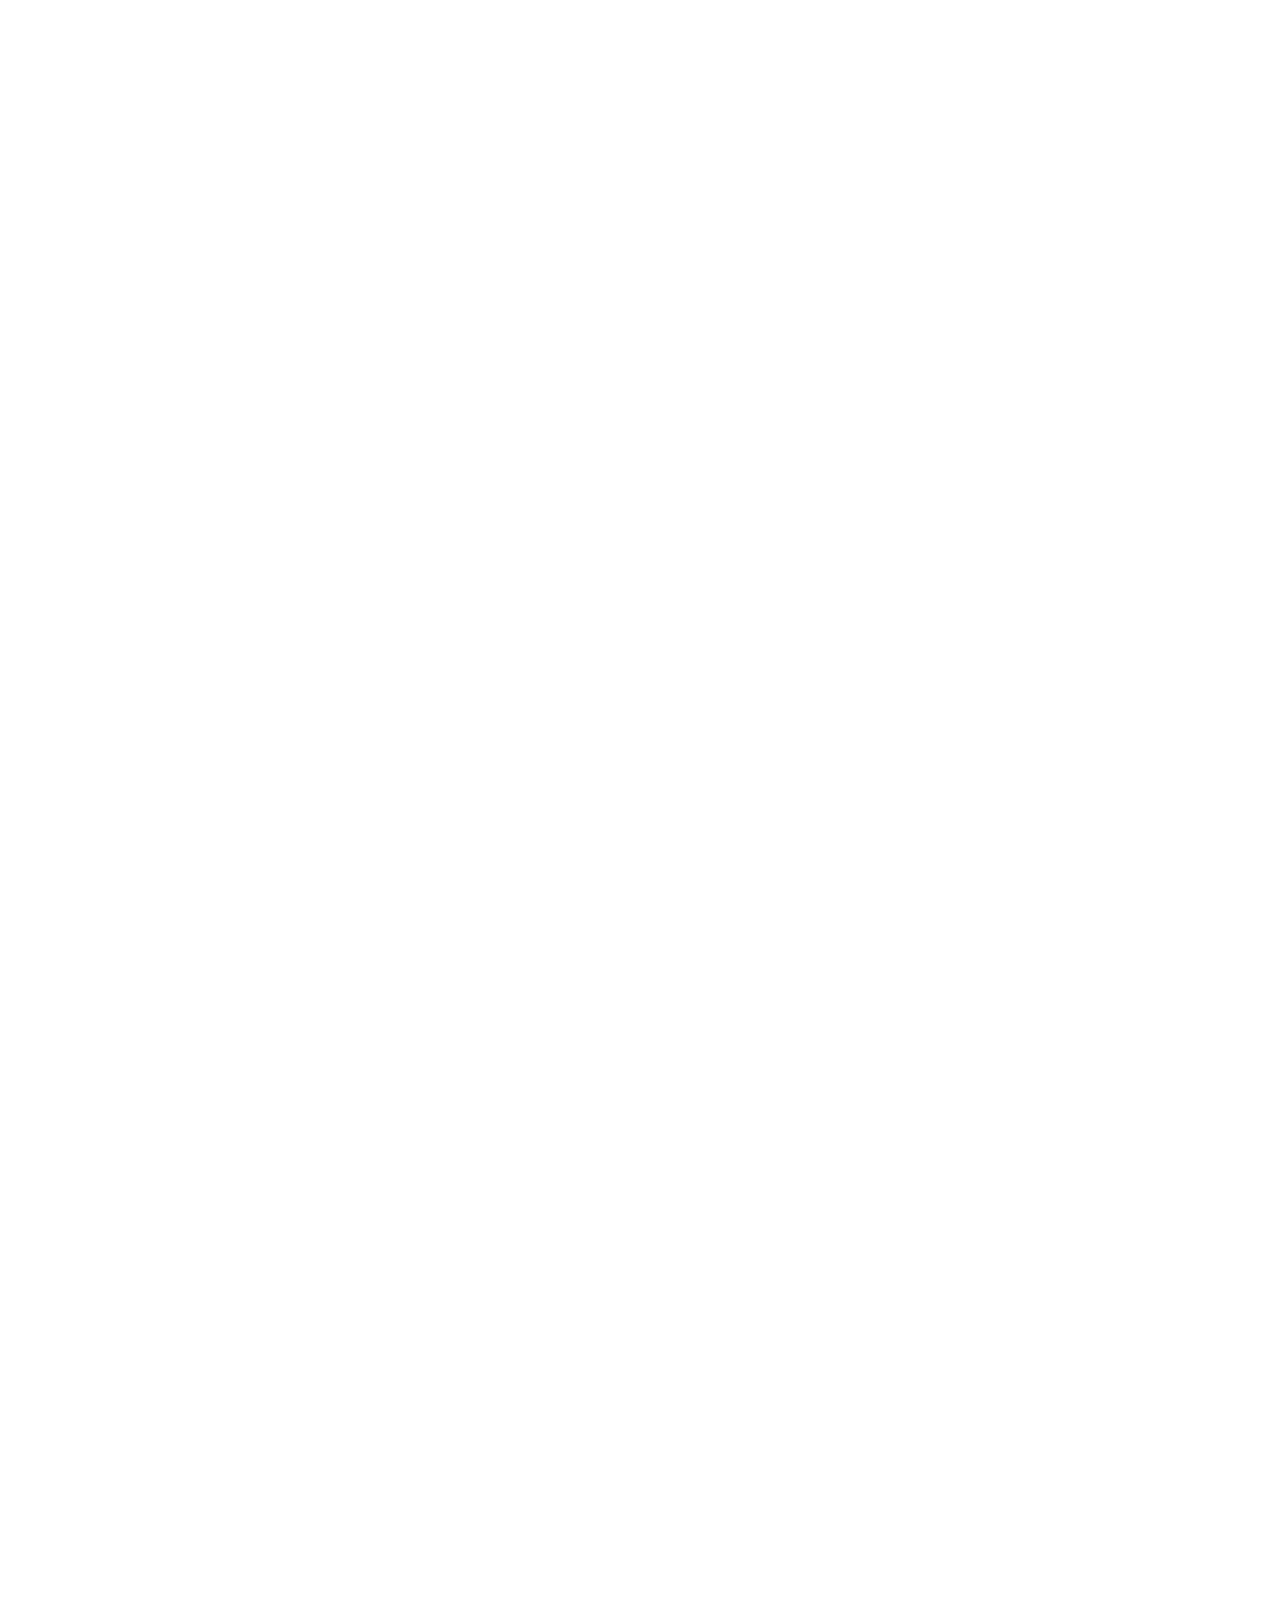
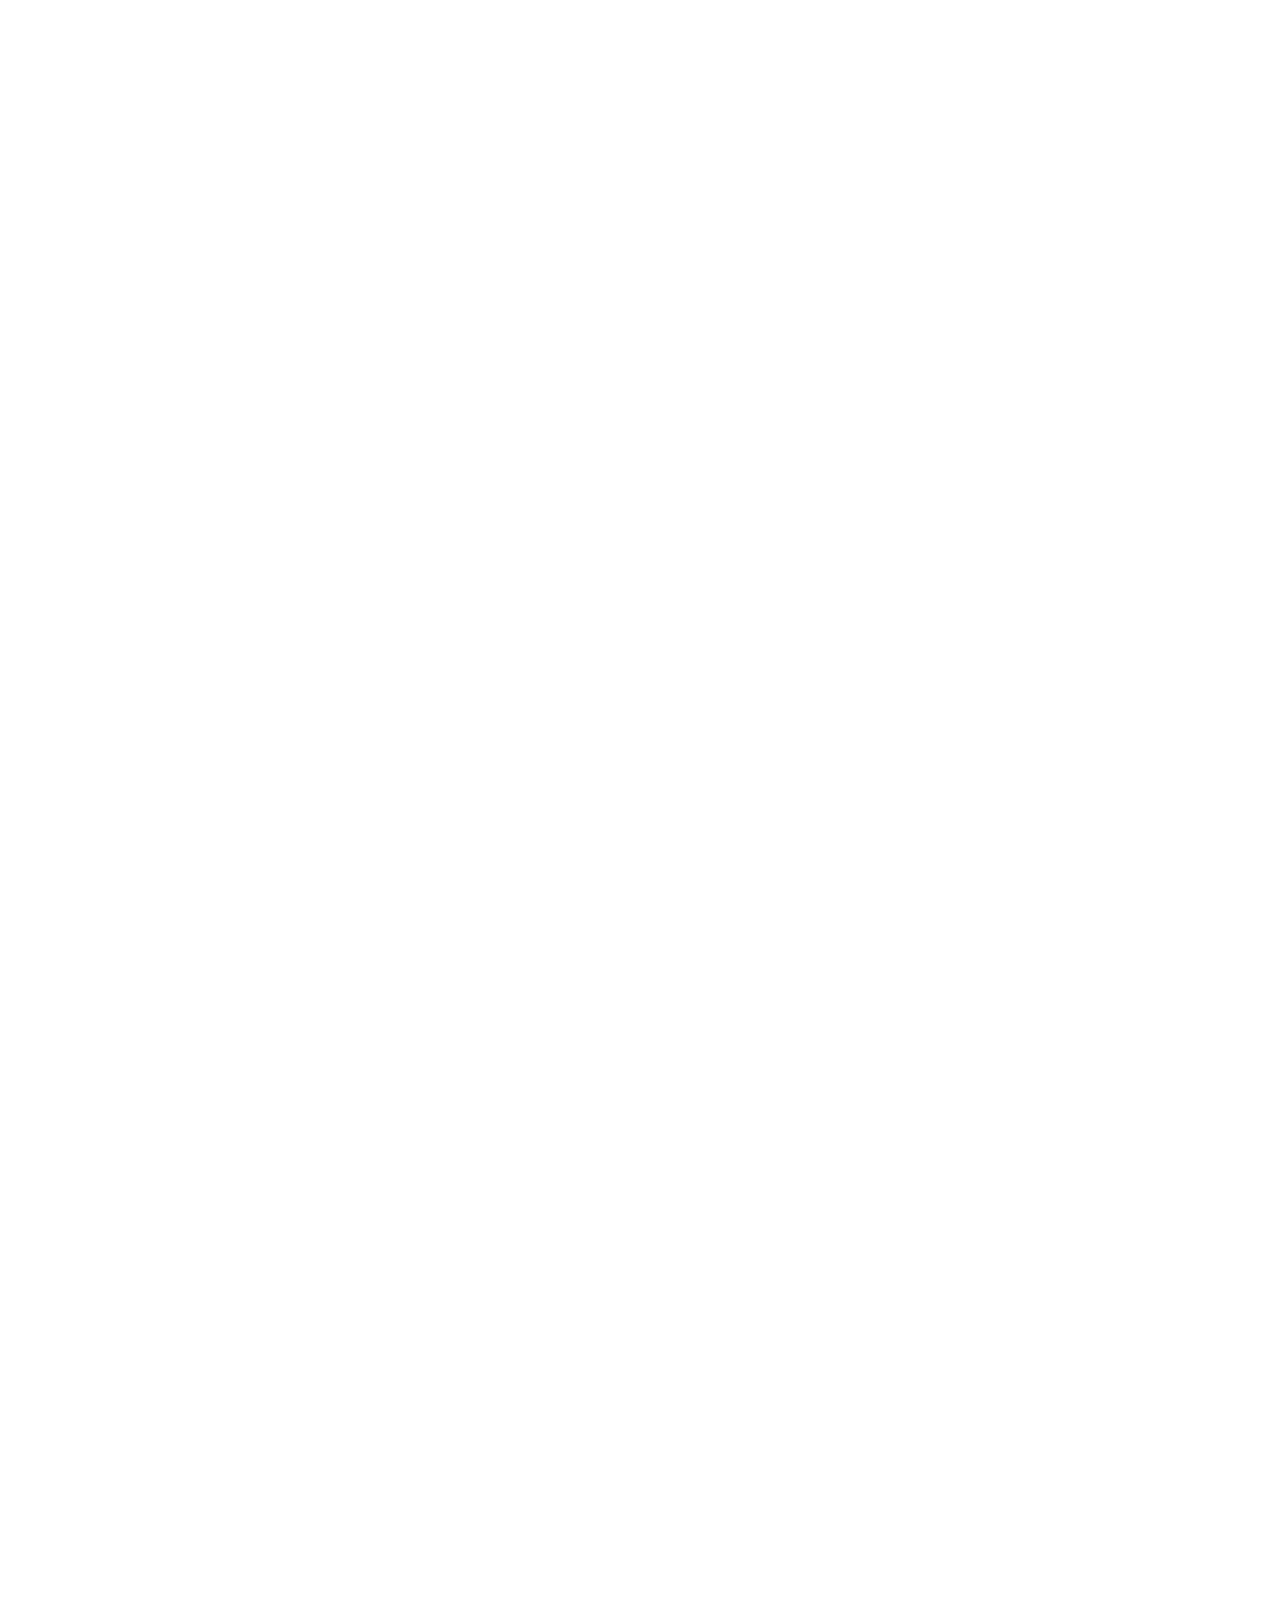
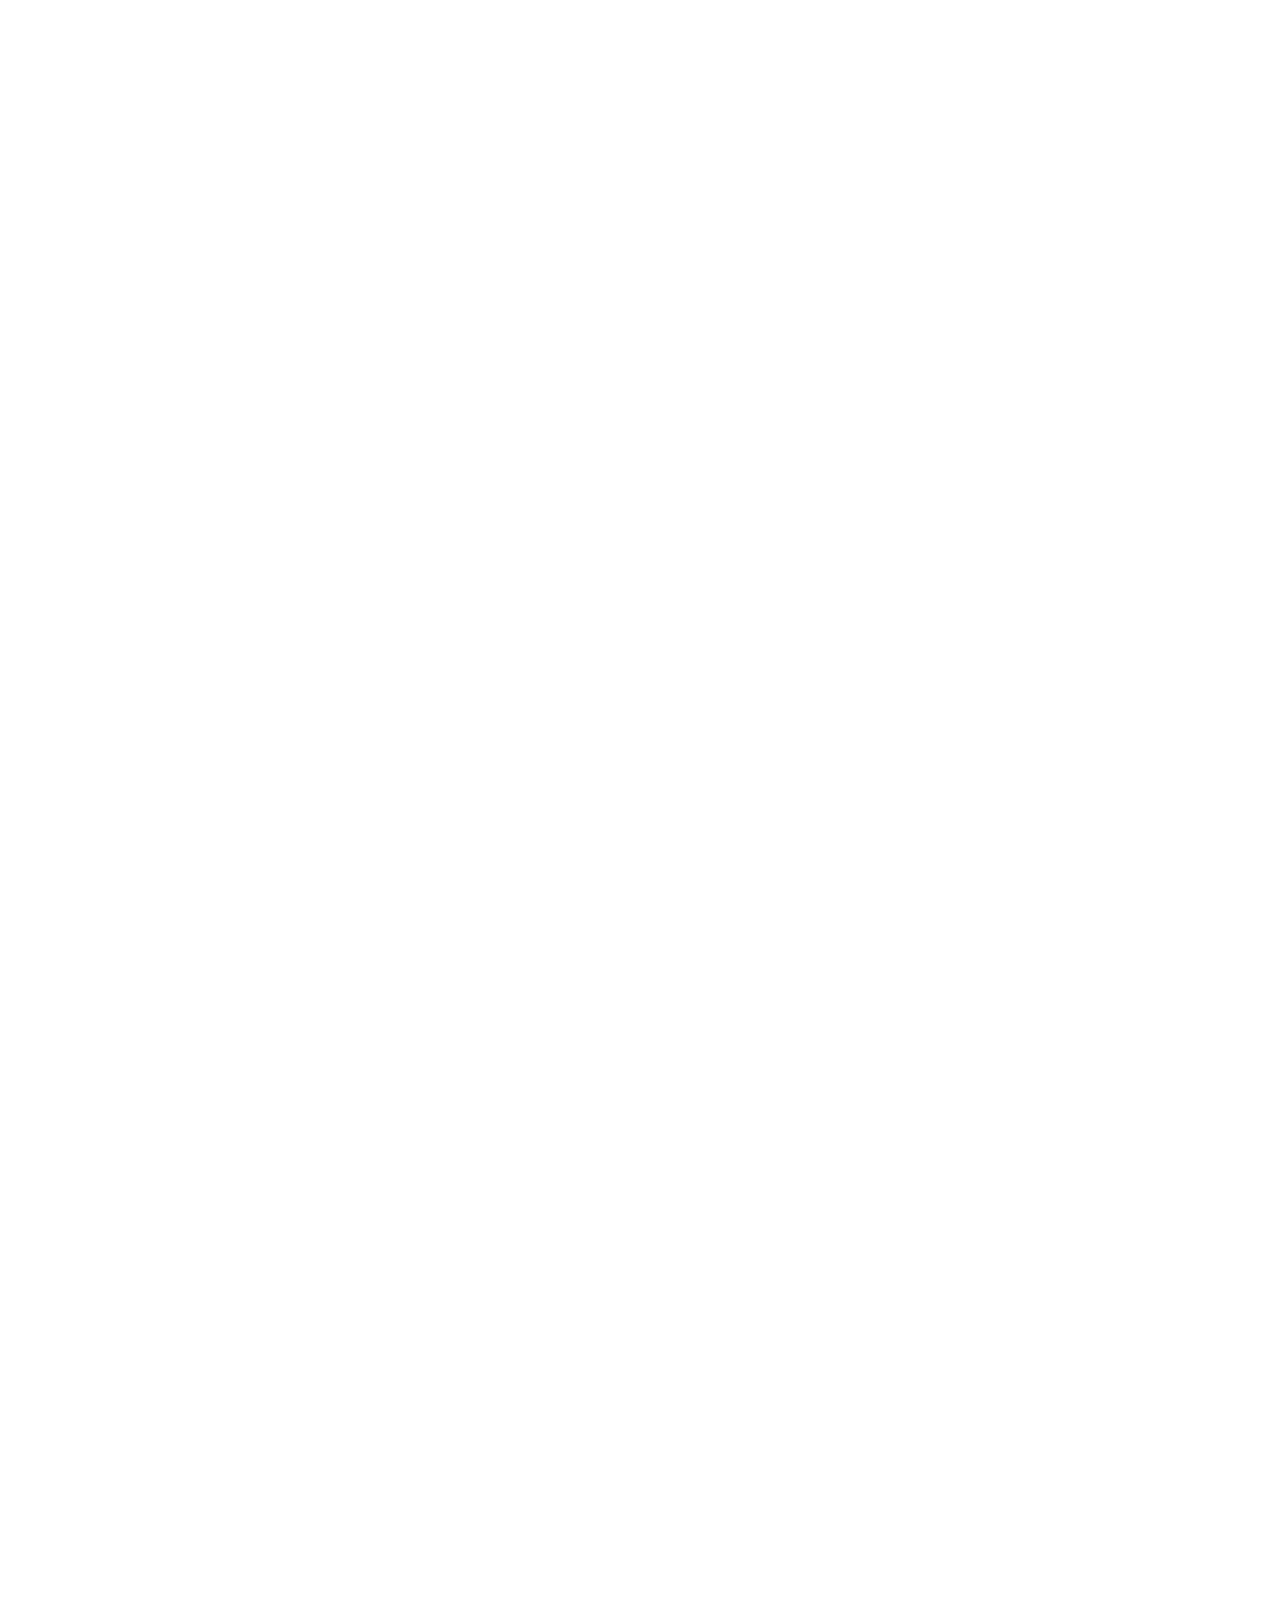
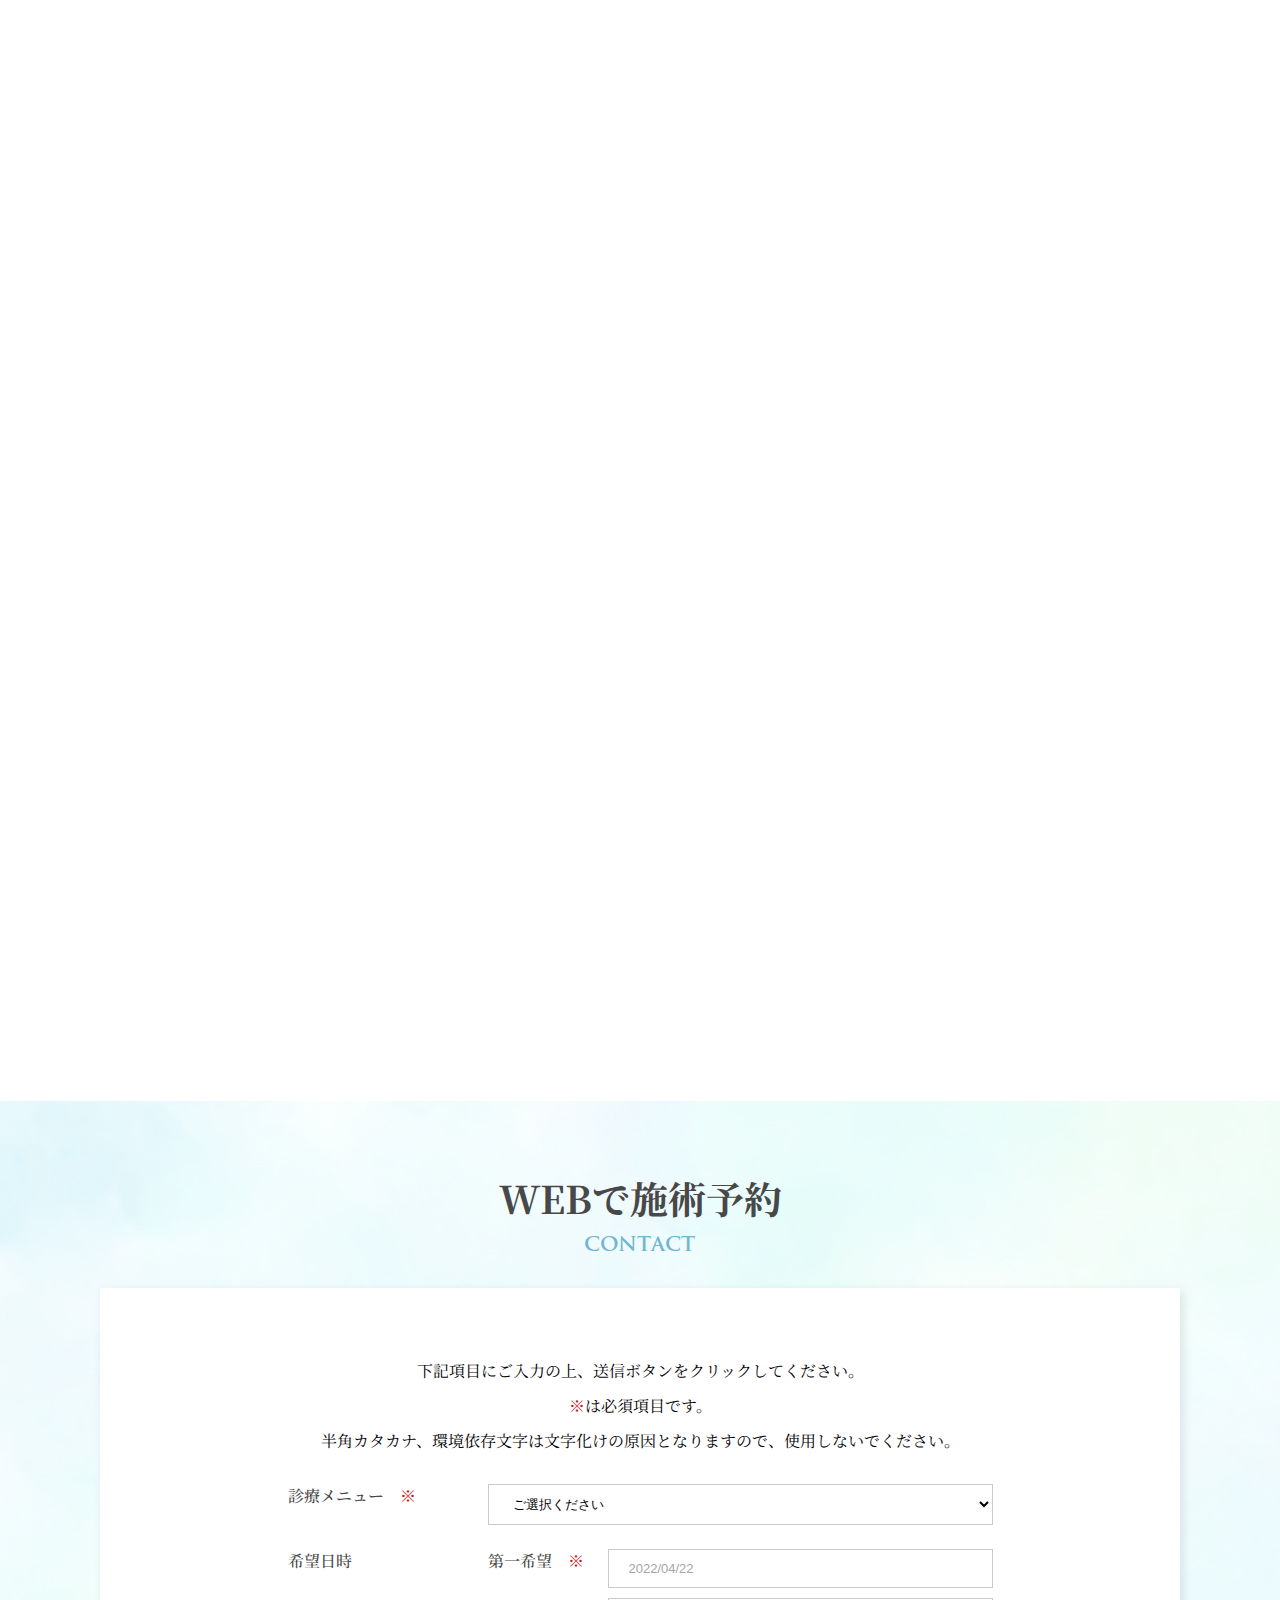
==== commit 59a521a4: "code change" ====
--- a/index.html
+++ b/index.html
@@ -4,7 +4,7 @@
 <head>
 	<title>ArtMake</title>
 	<meta charset="UTF-8">
-	<meta name="viewport" content="width=device-width, initial-scale=1.0">
+	<meta name="viewport" content="width=device-width, initial-scale=1.0, minimum-scale=1.0, maximum-scale = 1.0, user-scalable = no">
 	<link rel="stylesheet" href="css/jquery-ui.css">
 	<link rel="stylesheet" type="text/css" href="css/slick.css"/>
 	<link rel="stylesheet" type="text/css" href="css/style.css">
@@ -56,7 +56,7 @@
 		</div>
 	</section>
 	<section class="problem_section">
-		<div class="custom_container">
+		<div class="custom_container io fade upS">
 			<h2>こん<span>なお悩み</span>ありませんか？</h2>
 			<div class="problem_contnet_sec">
 				<div class="problem_contnet_text cpc">
@@ -105,19 +105,19 @@
 	</section>
 	<section class="about_clinic_section">
 		<div class="custom_container">
-			<div class="sketch_heading">
+			<div class="sketch_heading io fade upS">
 				<h2><span class="blue_color lg_font">医療アートメイク</span>なら<br />
 					すべて解決します！</h2>
 			</div>
 		</div>
 		<div class="about_clinic_wrapper">
-			<img src="images/about_clinic.jpg" />
-			<p class="custom_container">KM新宿クリニックは、<br />
+			<img class="io fade upS" src="images/about_clinic.jpg" />
+			<p class="custom_container io fade upS">KM新宿クリニックは、<br />
 				まるで本物のような美しい<br />
 				仕上がりのクオリティの高い技術を<br />
 				提供しています。</p>
 		</div>
-		<div class="custom_container">
+		<div class="custom_container io fade upS">
 			<div class="king_heading_wrapper">
 				<div class="king_heading">
 					<h6><span>モニター<br />価格</span></h6>
@@ -132,11 +132,11 @@
 	</section>
 	<section class="about_section">
 		<div class="custom_container">
-			<div class="regular_heading">
+			<div class="regular_heading io fade upS">
 				<h2>医療アートメイクとは？</h2>
 				<h6>About</h6>
 			</div>
-			<div class="custom_row">
+			<div class="custom_row io fade upS">
 				<div class="custom_col_6">
 					<div class="para">
 						<p>アートメイク専用の針を使って皮膚に傷をつけ、色素を注入して着色する施術です。
@@ -146,7 +146,7 @@
 						</p>
 					</div>
 				</div>
-				<div class="custom_col_6">
+				<div class="custom_col_6 io fade upS">
 					<div class="img">
 						<img src="images/about_section_img.png" />
 					</div>
@@ -155,48 +155,48 @@
 		</div>
 	</section>
 	<section class="golden_ration">
-		<div class="custom_container">
+		<div class="custom_container io fade upS">
 			<div class="regular_heading">
 				<h2>黄金比から導き出す形</h2>
 				<h6>golden ration</h6>
 			</div>
 		</div>
 		<div class="golden_ration_about">
-			<div class="img">
+			<div class="img io fade upS">
 				<img src="images/golden_ratio_about.jpg" />
 			</div>
 			<div class="content">
-				<p>眉毛には「黄金比率」があり、<br />
+				<p class="io fade upS">眉毛には「黄金比率」があり、<br />
 					形・太さ・濃さなどが少し変わるだけで<br />
 					顔の印象は大きく変わります。</p>
 
-				<p>日々のメイクで、左右のの形や太さを<br />
+				<p class="io fade upS">日々のメイクで、左右のの形や太さを<br />
 					同じバランスで描くのはとても大変です。</p>
 
-				<p>KM新宿クリニックではご希望を伺いながら、<br />
+				<p class="io fade upS">KM新宿クリニックではご希望を伺いながら、<br />
 					「黄金比」を元にしたお客様にとって<br />
 					最適なデザインをご提供します。</p>
 			</div>
 		</div>
 		<div class="golden_ration_grider">
-			<div class="custom_container">
+			<div class="custom_container io fade upS">
 				<div class="sketch_heading">
 					<h2>あなたに <span class="blue_color">ぴったりな眉</span> をデザインします！</h2>
 				</div>
 			</div>
 			<div class="custom_container_fluid">
 				<div class="custom_row">
-					<div class="custom_col_4">
+					<div class="custom_col_4 io fade upS">
 						<div class="golden_ration_eyebrow">
 							<img src="images/golden_eyebrow01.jpg" />
 						</div>
 					</div>
-					<div class="custom_col_4">
+					<div class="custom_col_4 io fade upS">
 						<div class="golden_ration_eyebrow">
 							<img src="images/golden_eyebrow02.jpg" />
 						</div>
 					</div>
-					<div class="custom_col_4">
+					<div class="custom_col_4 io fade upS">
 						<div class="golden_ration_eyebrow">
 							<img src="images/golden_eyebrow03.jpg" />
 						</div>
@@ -206,11 +206,11 @@
 		</div>
 		<div class="golden_ration_points">
 			<div class="custom_container">
-				<div class="head">
+				<div class="head io fade upS">
 					<img src="images/point4_img.png" />
 				</div>
 				<div class="custom_row">
-					<div class="custom_col_6">
+					<div class="custom_col_6 io fade upS">
 						<div class="golden_points_bx">
 							<div class="img">
 								<img src="images/golden_point01.jpg" />
@@ -221,7 +221,7 @@
 							</div>
 						</div>
 					</div>
-					<div class="custom_col_6">
+					<div class="custom_col_6 io fade upS">
 						<div class="golden_points_bx">
 							<div class="img">
 								<img src="images/golden_point02.jpg" />
@@ -232,7 +232,7 @@
 							</div>
 						</div>
 					</div>
-					<div class="custom_col_6">
+					<div class="custom_col_6 io fade upS">
 						<div class="golden_points_bx">
 							<div class="img">
 								<img src="images/golden_point03.jpg" />
@@ -243,7 +243,7 @@
 							</div>
 						</div>
 					</div>
-					<div class="custom_col_6">
+					<div class="custom_col_6 io fade upS">
 						<div class="golden_points_bx">
 							<div class="img">
 								<img src="images/golden_point04.jpg" />
@@ -258,7 +258,7 @@
 			</div>
 		</div>
 	</section>
-	<section class="before_after_section">
+	<section class="before_after_section io fade upS">
 		<div class="custom_container">
 			<div class="regular_heading">
 				<h2>眉・ビフォーアフター</h2>
@@ -302,7 +302,7 @@
 					</div>
 				</div>
 			</div>
-			<div class="before_after_bottom_content">
+			<div class="before_after_bottom_content io fade upS">
 				<div class="para">
 					<p>施術名：アートメイク（3D）<br />
 						施術の説明：アートメイクとは、皮膚の表皮に針を用いて、色素を刺入・着色する施術です。<br />
@@ -314,19 +314,19 @@
 	</section>
 	<section class="menu_section">
 		<div class="custom_container">
-			<div class="regular_heading">
+			<div class="regular_heading io fade upS">
 				<h2>メニュー</h2>
 				<h6>MENU</h6>
 			</div>
-			<div class="custom_para custom_text_center">
+			<div class="custom_para custom_text_center io fade upS">
 				<p>顔の印象を大きく左右する重要なパーツだからこそ自然な仕上がりで美人顔に。<br />
 					アートメイクなら約1～3年で薄くなるため、トレンドに合わせながら好みのデザインを楽しむことができます。</p>
 			</div>
-			<div class="menu_section_head">
+			<div class="menu_section_head io fade upS">
 				<h3>眉のメニュー</h3>
 			</div>
 			<div class="menu_section_glry">
-				<div class="menu_section_layer">
+				<div class="menu_section_layer io fade upS">
 					<div class="col_img">
 						<div class="tag">
 							<span>2D</span>
@@ -345,7 +345,7 @@
 							全体的に色が入ってメイク感の強い仕上がりになります。眉毛をはっきり見せたい方におすすめの技法です。</p>
 					</div>
 				</div>
-				<div class="menu_section_layer">
+				<div class="menu_section_layer io fade upS">
 					<div class="col_img">
 						<div class="tag">
 							<span>3D</span>
@@ -362,7 +362,7 @@
 						<p>アートメイクの3Dとは手彫りのことで、人の手で1本1本線を描き色素を入れていく技法。本当に毛が生えているようなリアルな仕上がりに。立体的で毛の自然な流れまで再現できるので、メイクをしていなくても違和感なく過ごせます。自眉の色や形を活かすことができ、毛のない部分だけなど部分的にも入れられるので、細かな修正も可能。ナチュラルメイクの方におすすめです。</p>
 					</div>
 				</div>
-				<div class="menu_section_layer">
+				<div class="menu_section_layer io fade upS">
 					<div class="col_img">
 						<div class="tag">
 							<span>4D</span>
@@ -380,11 +380,11 @@
 					</div>
 				</div>
 			</div>
-			<div class="menu_section_head">
+			<div class="menu_section_head io fade upS">
 				<h3>目・口元のメニュー</h3>
 			</div>
 			<div class="menu_section_glry">
-				<div class="menu_section_layer">
+				<div class="menu_section_layer io fade upS">
 					<div class="col_img bg_none">
 						<div class="img">
 							<img src="images/menu_img04.jpg" />
@@ -397,7 +397,7 @@
 							唇の薄さや左右非対称の方はアートメイクでカバーできます。口紅の色落ちも気にならないので、メイク直しの手間も省けます。</p>
 					</div>
 				</div>
-				<div class="menu_section_layer">
+				<div class="menu_section_layer io fade upS">
 					<div class="col_img bg_none">
 						<div class="img">
 							<img src="images/menu_img05.jpg" />
@@ -414,11 +414,11 @@
 	</section>
 	<section class="price_section">
 		<div class="custom_container">
-			<div class="regular_heading">
+			<div class="regular_heading io fade upS">
 				<h2>料金</h2>
 				<h6>PRICE</h6>
 			</div>
-			<div class="price_table">
+			<div class="price_table io fade upS">
 				<table>
 					<thead>
 						<tr>
@@ -500,7 +500,7 @@
 					</tbody>
 				</table>
 			</div>
-			<div class="king_heading_wrapper">
+			<div class="king_heading_wrapper io fade upS">
 				<div class="king_heading">
 					<h6><span>モニター<br />価格</span></h6>
 					<h4>3D眉アートメイク</h4>
@@ -512,7 +512,7 @@
 			</div>
 		</div>
 	</section>
-	<section class="stepper_section">
+	<section class="stepper_section io fade upS">
 		<div class="custom_container">
 			<div class="regular_heading">
 				<h2>施術の流れ</h2>
@@ -589,7 +589,7 @@
 	</section>
 	<section class="safe_secure_section">
 		<div class="custom_container">
-			<div class="king_heading_wrapper">
+			<div class="king_heading_wrapper io fade upS">
 				<div class="king_heading">
 					<h6><span>モニター<br />価格</span></h6>
 					<h4>3D眉アートメイク</h4>
@@ -599,11 +599,11 @@
 					<a href="#" class="bttn">無料カウンセリング予約 <i class="fa fa-angle-right" aria-hidden="true"></i></a>
 				</div>
 			</div>
-			<div class="sketch_heading">
+			<div class="sketch_heading io fade upS">
 				<h2><span class="blue_color lg_font">安心・安全</span><br />
 					アートメイクができるのは医療従事者だけ！</h2>
 			</div>
-			<div class="safe_secure_glry">
+			<div class="safe_secure_glry io fade upS">
 				<div class="safe_secure_img">
 					<img src="images/safe_secure_img.png" />
 				</div>
@@ -623,7 +623,7 @@
 			</div>
 		</div>
 	</section>
-	<section class="faq_section">
+	<section class="faq_section io fade upS">
 		<div class="custom_container">
 			<div class="regular_heading">
 				<h2>よくある質問</h2>
@@ -671,12 +671,13 @@
 						<label>診療メニュー　<span>※</span></label>
 						<div class="reservation_form_cont">
 							<div class="select_filled">
-								<select>
-									<option>ご選択ください</option>
-									<option>診療メニュー 1</option>
-									<option>診療メニュー 2</option>
-									<option>診療メニュー 3</option>
-									<option>診療メニュー 4</option>
+								<select name="medical" onchange="this.className=this.options[this.selectedIndex].className">
+									<option class="holder_col" value="" selected disabled>ご選択ください</option>
+									<option value="アートメイクモニター 眉">【モニター】眉</option>
+									<option value="アートメイクモニター アイライン上">【モニター】アイライン上</option>
+									<option value="アートメイクモニター アイライン下">【モニター】アイライン下</option>
+									<option value="アートメイクモニター アイライン上下">【モニター】アイライン上下</option>
+									<option value="アートメイクモニター リップ">【モニター】リップ</option>
 								</select>
 							</div>
 						</div>
@@ -687,22 +688,28 @@
 							<div class="reservation_form_inner_group">
 								<label>第一希望　<span>※</span></label>
 								<div class="reservation_form_inner_cont">
-									<div class="select_filled">
-										<select>
-											<option>ご選択ください</option>
-											<option>第一希望　1</option>
-											<option>第一希望　2</option>
-											<option>第一希望　3</option>
-											<option>第一希望　4</option>
-										</select>
+									<div class="input_filled">
+										<input type="text" id="datepicker" name="hopef" placeholder="2022/04/22">
 									</div>
 									<div class="select_filled">
-										<select>
-											<option>時間</option>
-											<option>option 1</option>
-											<option>option 2</option>
-											<option>option 3</option>
-											<option>option 4</option>
+										<select name="hopes" onchange="this.className=this.options[this.selectedIndex].className">
+											<option class="holder_col" value="" selected disabled>時間</option>
+											<option value="11:00">11:00</option>
+											<option value="11:30">11:30</option>
+											<option value="12:00">12:00</option>
+											<option value="12:30">12:30</option>
+											<option value="13:00">13:00</option>
+											<option value="13:30">13:30</option>
+											<option value="14:00">14:00</option>
+											<option value="14:30">14:30</option>
+											<option value="15:00">15:00</option>
+											<option value="15:30">15:30</option>
+											<option value="16:00">16:00</option>
+											<option value="16:30">16:30</option>
+											<option value="17:00">17:00</option>
+											<option value="17:30">17:30</option>
+											<option value="18:00">18:00</option>
+											<option value="18:30">18:30</option>
 										</select>
 									</div>
 								</div>
@@ -710,22 +717,28 @@
 							<div class="reservation_form_inner_group">
 								<label>第二希望 <span>※</span></label>
 								<div class="reservation_form_inner_cont">
-									<div class="select_filled">
-										<select>
-											<option>ご選択ください</option>
-											<option>第二希望 1</option>
-											<option>第二希望 2</option>
-											<option>第二希望 3</option>
-											<option>第二希望 4</option>
-										</select>
+									<div class="input_filled">
+										<input type="text" id="datepicker1" name="hopet" placeholder="2022/04/22">
 									</div>
 									<div class="select_filled">
-										<select>
-											<option>時間</option>
-											<option>option 1</option>
-											<option>option 2</option>
-											<option>option 3</option>
-											<option>option 4</option>
+										<select name="hopefo" onchange="this.className=this.options[this.selectedIndex].className">
+											<option class="holder_col" value="" selected disabled>時間</option>
+											<option value="11:00">11:00</option>
+											<option value="11:30">11:30</option>
+											<option value="12:00">12:00</option>
+											<option value="12:30">12:30</option>
+											<option value="13:00">13:00</option>
+											<option value="13:30">13:30</option>
+											<option value="14:00">14:00</option>
+											<option value="14:30">14:30</option>
+											<option value="15:00">15:00</option>
+											<option value="15:30">15:30</option>
+											<option value="16:00">16:00</option>
+											<option value="16:30">16:30</option>
+											<option value="17:00">17:00</option>
+											<option value="17:30">17:30</option>
+											<option value="18:00">18:00</option>
+											<option value="18:30">18:30</option>
 										</select>
 									</div>
 								</div>
@@ -733,22 +746,28 @@
 							<div class="reservation_form_inner_group">
 								<label>第三希望</label>
 								<div class="reservation_form_inner_cont">
-									<div class="select_filled">
-										<select>
-											<option>ご選択ください</option>
-											<option>第三希望 1</option>
-											<option>第三希望 2</option>
-											<option>第三希望 3</option>
-											<option>第三希望 4</option>
-										</select>
+									<div class="input_filled">
+										<input type="text" id="datepicker2" name="hopefif" placeholder="2022/04/22">
 									</div>
 									<div class="select_filled">
-										<select>
-											<option>時間</option>
-											<option>option 1</option>
-											<option>option 2</option>
-											<option>option 3</option>
-											<option>option 4</option>
+										<select name="hopesi" onchange="this.className=this.options[this.selectedIndex].className">
+											<option class="holder_col" value="" selected disabled>時間</option>
+											<option value="11:00">11:00</option>
+											<option value="11:30">11:30</option>
+											<option value="12:00">12:00</option>
+											<option value="12:30">12:30</option>
+											<option value="13:00">13:00</option>
+											<option value="13:30">13:30</option>
+											<option value="14:00">14:00</option>
+											<option value="14:30">14:30</option>
+											<option value="15:00">15:00</option>
+											<option value="15:30">15:30</option>
+											<option value="16:00">16:00</option>
+											<option value="16:30">16:30</option>
+											<option value="17:00">17:00</option>
+											<option value="17:30">17:30</option>
+											<option value="18:00">18:00</option>
+											<option value="18:30">18:30</option>
 										</select>
 									</div>
 								</div>
@@ -760,14 +779,12 @@
 							ご希望されますか？ <span>※</span></label>
 						<div class="reservation_form_cont">
 							<div class="radio_filled">
-								<input type="radio" />
-								<span></span>
-								<p>カウンセリング希望</p>
+								<input type="radio" name="treatment" id="treatment_a" value="カウンセリング希望">
+								<label for="treatment_a">カウンセリング希望</label>
 							</div>
 							<div class="radio_filled">
-								<input type="radio" />
-								<span></span>
-								<p>カウンセリング希望＋当日に治療も希望</p>
+								<input type="radio" name="treatment" id="treatment_b" value="当日に治療も希望">
+								<label for="treatment_b">カウンセリング希望＋当日に治療も希望</label>
 							</div>
 						</div>
 					</div>
@@ -775,7 +792,7 @@
 						<label>メールアドレス <span>※</span></label>
 						<div class="reservation_form_cont">
 							<div class="input_filled">
-								<input type="text" placeholder="例) sample@kmshinjuku.com" />
+								<input type="text" placeholder="例) sample@kmshinjuku.com" name="address">
 							</div>
 						</div>
 					</div>
@@ -784,14 +801,12 @@
 						<div class="reservation_form_cont">
 							<div class="radio_filled_flex">
 								<div class="radio_filled">
-									<input type="radio" />
-									<span></span>
-									<p>女性</p>
+									<input type="radio" name="gender" id="gender_a" value="女性">
+									<label for="gender_a">女性</label>
 								</div>
 								<div class="radio_filled">
-									<input type="radio" />
-									<span></span>
-									<p>男性</p>
+									<input type="radio" name="gender" id="gender_b" value="男性">
+									<label for="gender_b">男性</label>
 								</div>
 							</div>
 						</div>
@@ -800,7 +815,7 @@
 						<label>お名前(フリガナ) <span>※</span></label>
 						<div class="reservation_form_cont">
 							<div class="input_filled">
-								<input type="text" placeholder="例) ヤマダ　ハナコ" />
+								<input type="text" placeholder="例) ヤマダ　ハナコ" name="name" />
 							</div>
 						</div>
 					</div>
@@ -808,7 +823,7 @@
 						<label>年齢 <span>※</span></label>
 						<div class="reservation_form_cont">
 							<div class="input_filled age_filled">
-								<input type="number" placeholder="例) 30" />
+								<input type="number" placeholder="例) 30" name="age"/>
 								<p>歳</p>
 								<p>※未成年者の方は保護者の同意が必要です。<br/>
 								<a href="#">同意書ダウンロードはこちら</a></p>
@@ -819,7 +834,7 @@
 						<label>電話番号 <span>※</span></label>
 						<div class="reservation_form_cont">
 							<div class="input_filled">
-								<input type="text" placeholder="例) 0120-3456-7890(携帯番号も可)" />
+								<input type="text" placeholder="例) 0120-3456-7890(携帯番号も可)" name="telephone" />
 							</div>
 						</div>
 					</div>
@@ -828,14 +843,12 @@
 						<div class="reservation_form_cont">
 							<div class="radio_filled_flex">
 								<div class="radio_filled">
-									<input type="radio" />
-									<span></span>
-									<p>なし</p>
+									<input type="radio" name="past" id="past_a" value="なし">
+									<label for="past_a">なし</label>
 								</div>
 								<div class="radio_filled">
-									<input type="radio" />
-									<span></span>
-									<p>あり</p>
+									<input type="radio" name="past" id="past_b" value="あり">
+									<label for="past_b">あり</label>
 								</div>
 							</div>
 							<div class="para">
@@ -848,7 +861,7 @@
 						(ご相談・ご質問など) <span>※</span></label>
 						<div class="reservation_form_cont">
 							<div class="textarea_filled">
-								<textarea placeholder="お客様のお悩みや疑問などご自由にご入力ください。"></textarea>
+								<textarea name="comment" placeholder="お客様のお悩みや疑問などご自由にご入力ください。"></textarea>
 							</div>
 						</div>
 					</div>
@@ -856,7 +869,7 @@
 						<label></label>
 						<div class="reservation_form_cont">
 							<div class="checkbox_filled">
-								<input type="checkbox" />
+								<input type="checkbox" name="policy"/>
 								<span></span>
 								<p><a href="#">個人情報保護方針</a>について に同意する。</p>
 							</div>
@@ -869,7 +882,7 @@
 			</div>
 		</div>
 	</section>
-	<section class="contact_section">
+	<section class="contact_section io fade upS">
 		<div class="custom_container">
 			<div class="regular_heading">
 				<h2>WEBで施術予約</h2>
@@ -882,7 +895,7 @@
 		<div class="contact_profile">
 			<div class="custom_container">
 				<div class="custom_row contact_profile_layer">
-					<div class="custom_col_8 contact_profile_cont">
+					<div class="custom_col_8 contact_profile_cont io fade upS">
 						<h4>院長　内藤崇</h4>
 						<h3>Takashi naito</h3>
 						<p><strong>経歴</strong><br/>
@@ -896,7 +909,7 @@
 						日本形成外科学会（専門医）<br/>
 						日本抗加齢医学会（会員）</p>
 					</div>
-					<div class="custom_col_4 contact_profile_img">
+					<div class="custom_col_4 contact_profile_img io fade upS">
 						<img src="images/contact_profile.png" />
 					</div>
 				</div>
@@ -905,10 +918,10 @@
 		<div class="contact_location">
 			<div class="custom_container">
 				<div class="custom_row contact_location_layer">
-					<div class="custom_col_6 contact_location_map">
-						<iframe src="https://www.google.com/maps/embed?pb=!1m18!1m12!1m3!1d3240.2502519461013!2d139.7008988146055!3d35.69545888680022!2m3!1f0!2f0!3f0!3m2!1i1024!2i768!4f13.1!3m3!1m2!1s0x60188de5fe8f3709%3A0xfa7e8d6a9296b574!2zU0hFUklFIENMSU5JQ--8iOOCt-OCp-ODquODvOOCr-ODquODi-ODg-OCr--8ieaWsOWuv-mZog!5e0!3m2!1sen!2sin!4v1650138828531!5m2!1sen!2sin" width="549" height="340" style="border:0;" allowfullscreen="" loading="lazy" referrerpolicy="no-referrer-when-downgrade"></iframe>
-					</div>
-					<div class="custom_col_6 contact_location_cont">
+					<div class="custom_col_6 contact_location_map io fade upS">
+						<iframe src="https://www.google.com/maps/embed?pb=!1m14!1m8!1m3!1d6480.489605652848!2d139.703323!3d35.695593!3m2!1i1024!2i768!4f13.1!3m3!1m2!1s0x0%3A0xfa7e8d6a9296b574!2zU0hFUklFIENMSU5JQ--8iOOCt-OCp-ODquODvOOCr-ODquODi-ODg-OCr--8ieaWsOWuv-mZog!5e0!3m2!1sja!2s!4v1650440270561!5m2!1sja!2s" width="600" height="450" style="border:0;" allowfullscreen="" loading="lazy" referrerpolicy="no-referrer-when-downgrade"></iframe>
+					</div>
+					<div class="custom_col_6 contact_location_cont io fade upS">
 						<h4>KM新宿クリニック</h4>
 						<p><strong>住所</strong> <span>東京都新宿区歌舞伎町2-46-5 KM新宿ビル8F</span></p>
 						<p><strong>診療時間</strong> <span>11:00～19:00（休診日 月・木</span></p>
@@ -927,27 +940,154 @@
 		</div>
 	</footer>
 	<section class="fixed_button_section csp_675">
-		<div class="custom_container">
-			<div class="custom_row">
-				<div class="custom_col_4">
-					<a href="#" class="bttn bttn_call"><i class="fas fa-phone-alt"></i> <span>電話</span></a>
-				</div>
-				<div class="custom_col_4">
-					<a href="#" class="bttn bttn_mail"><i class="fas fa-envelope"></i> <span>ご予約</span></a>
-				</div>
-				<div class="custom_col_4">
-					<a href="#" class="bttn bttn_line"><i class="fab fa-line"></i> <span>LINE予約</span></a>
-				</div>
+		<div class="fixed_button_section_inner">
+			<div class="bttn_call_wrap">
+				<a href="#" class="bttn bttn_call"><i class="fas fa-phone-alt"></i> <span>電話</span></a>
+			</div>
+			<div class="btn_mail_wrap">
+				<a href="#" class="bttn bttn_mail"><i class="fas fa-envelope"></i> <span>ご予約</span></a>
+			</div>
+			<div class="btn_line_wrap">
+				<a href="#" class="bttn bttn_line"><i class="fab fa-line"></i> <span>LINE予約</span></a>
 			</div>
 		</div>
 	</section>
 	<div class="pagetop"><a href="javascript:void(0)"><i class="fas fa-chevron-up"></i></a></div>
 	<script src="js/jquery.min.js"></script>
+	<script src="js/jquery.validate.min.js"></script>
+	<!-- <script src="js/additional-methods.min.js"></script> -->
 	<script src="js/jquery-ui.js"></script>
 	<script src="js/slick.min.js"></script>
 	<script src="js/fonts-awesome-5.js"></script>
 	<script src="js/intersection-observer-polyfill.js"></script>
 	<script src="js/custom.js"></script>
+	<script type="text/javascript">
+		$( "#datepicker" ).datepicker();
+		$( "#datepicker1" ).datepicker();
+		$( "#datepicker2" ).datepicker();
+
+		$('.reservation_form').validate({
+			errorElement: "span",
+			rules: {
+				medical: {
+					required: true
+				},
+				treatment: {
+					required: true
+				},
+				hopef: {
+					required: true
+				},
+				hopes: {
+					required: true
+				},
+				hopet: {
+					required: true
+				},
+				hopefo: {
+					required: true
+				},
+				hopefif: {
+					required: true
+				},
+				hopesi: {
+					required: true
+				},
+				address: {
+					required: true
+				},
+				gender: {
+					required: true
+				},
+				name: {
+					required: true
+				},
+				age: {
+					required: true
+				},
+				telephone: {
+					required: true
+				},
+				past: {
+					required: true
+				},
+				comment: {
+					required: true
+				},
+				policy: {
+					required: true
+				},
+			},
+			messages:{
+				medical: {
+					required: "必須入力です"
+				},
+				treatment: {
+					required: "必須入力です"
+				},
+				hopef: {
+					required: "必須入力です"
+				},
+				hopes: {
+					required: "必須入力です"
+				},
+				hopet: {
+					required: "必須入力です"
+				},
+				hopefo: {
+					required: "必須入力です"
+				},
+				hopefif: {
+					required: "必須入力です"
+				},
+				hopesi: {
+					required: "必須入力です"
+				},
+				address: {
+					required: "必須入力です"
+				},
+				gender: {
+					required: "必須入力です"
+				},
+				name: {
+					required: "必須入力です"
+				},
+				age: {
+					required: "必須入力です"
+				},
+				telephone: {
+					required: "必須入力です"
+				},
+				past: {
+					required: "必須入力です"
+				},
+				comment: {
+					required: "必須入力です"
+				},
+				policy: {
+					required: "必須入力です"
+				},
+			},
+			submitHandler: function (form) {
+				form.submit();
+			},
+			errorPlacement: function(error, element) 
+			{
+				if ( element.is(":radio, :checkbox")) {
+					error.appendTo( element.parents('.radio_filled') );
+				}else {
+					error.insertAfter( element );
+				}
+			},
+			invalidHandler: function(form, validator) {
+				var errors = validator.numberOfInvalids();
+				if (errors) {
+					var moveTo = $('.reservation_form').offset().top;
+					$('html, body').animate({ scrollTop: moveTo }, "fast");
+				}
+			}
+		});
+	</script>
 </body>
 
 </html>--- a/css/style.css
+++ b/css/style.css
@@ -395,6 +395,7 @@
     color: #fff;
     font-size: 20px;
     font-weight: 500;
+    transition: all .3s;
 }
 .custom_navbar ul li a.contact_btn i {
     margin-right: 10px;
@@ -518,7 +519,7 @@
     width: 100%;
     height: 100%;
     object-fit: cover;
-    object-position: right;
+    object-position: 90% 0;
 }
 .banner_content_wrapper{
     position: relative;
@@ -1478,12 +1479,17 @@
 .reservation_form_inner_cont{
     flex: 1 0 0;
 }
-.select_filled{
+.select_filled {
     width: 100%;
     margin-bottom: 10px;
+    position: relative;
 }
 .select_filled:last-child{
     margin-bottom: 0;
+}
+.reservation_form_group .input_filled {
+    margin-bottom: 10px;
+    position: relative;
 }
 .select_filled select,
 .input_filled input,
@@ -1528,38 +1534,10 @@
     z-index: 1;
     opacity: 0;
 }
-.radio_filled input,
-.radio_filled span{
+.radio_filled input{
     cursor: pointer;
     width: 16px;
     height: 16px;
-}
-.radio_filled span{
-    position: absolute;
-    top: 0;
-    left: 0;
-    width: 16px;
-    height: 16px;
-    border-radius: 50%;
-    border: 1px solid #484848;
-    transition: all 0.3s ease;
-}
-.radio_filled input:checked ~ span{
-    border-color: #72C9D8;
-}
-.radio_filled input:checked ~ span:after{
-    content: '';
-    position: absolute;
-    top: 0;
-    bottom: 0;
-    left: 0;
-    right: 0;
-    margin: auto;
-    width: 70%;
-    height: 70%;
-    border-radius: 50%;
-    background-color: #72C9D8;
-    transition: all 0.3s ease;
 }
 .radio_filled:last-child{
     margin-bottom: 0;
@@ -1597,6 +1575,9 @@
     left: 0;
     border: 1px solid #CDD6DD;
     border-radius: 4px;
+}
+.checkbox_filled input.error + span {
+    border: 1px solid #c60c18;
 }
 .checkbox_filled input:checked ~ span:after{
     content: '';
@@ -1633,6 +1614,87 @@
     outline: 0;
     border: none;
 }
+.textarea_filled {
+    position: relative;
+}
+
+.radio_filled label {
+    padding-left: 16px;
+    color: #484848;
+    font-size: 12px;
+    font-weight: 400;
+    display: inline-block;
+}
+.radio_filled input[type="radio"] {
+    opacity: 0;
+    width: 0px;
+    height: 0px;
+    visibility: hidden;
+}
+.radio_filled label:before {
+    content: "";
+    position: absolute;
+    height: 16px;
+    width: 16px;
+    left: 0px;
+    top: 0px;
+    bottom: 0px;
+    margin: auto;
+    border: 1px solid #707070;
+    border-radius: 50%;
+    transition: all 0.5s;
+}
+.radio_filled input[type="radio"]:checked + label:before {
+    border: 1px solid #70b6cf;
+}
+.radio_filled label:after {
+    content: "";
+    background-color: #70B6CF;
+    position: absolute;
+    height: 9px;
+    width: 9px;
+    left: 3.4px;
+    top: 0px;
+    bottom: 0px;
+    margin: auto;
+    transition: all 0.5s;
+    opacity: 0;
+    border-radius: 50%;
+    border: 1px solid #70b6cf;
+}
+.radio_filled input[type="radio"]:checked + label:after {
+    opacity: 1;
+}
+span.error {
+    width: 100%;
+    background: rgba(198, 12, 24, 1);
+    position: absolute;
+    top: -23px;
+    left: 10px;
+    color: #fff;
+    min-width: 120px;
+    font-size: 13px;
+    padding: 4px 10px 4px 10px;
+    border-radius: 6px;
+    z-index: 1;
+    max-width: 120px;
+    display: table;
+}
+span.error:after {
+    content: '';
+    position: absolute;
+    left: 10px;
+    bottom: -5px;
+    border-top: 5px solid #c60c18;
+    border-left: 5px solid transparent;
+    border-right: 5px solid transparent;
+}
+.holder_col {
+    color: #A5A5A5 !important;
+}
+.active_col {
+    color: #484848 !important;
+}
 /* reservation_section css end */
 
 /* contact_section css start */
@@ -1725,11 +1787,29 @@
     left: 0;
     right: 0;
     width: 100%;
-    padding: 15px 0;
-    background-color: #CCCCCC;
+    padding: 8px 0;
+    background-color: #fff;
     border: none;
     z-index: 99;
-}
+    -webkit-box-shadow: 0px -1px 5px 0px rgba(0,0,0,0.75);
+    -moz-box-shadow: 0px -1px 5px 0px rgba(0,0,0,0.75);
+    box-shadow: 0px -1px 5px 0px rgba(0,0,0,0.75);
+}
+.fixed_button_section_inner {
+    display: flex;
+    justify-content: space-around;
+    align-items: center;
+}
+.bttn_call_wrap {
+    flex: 0 0 30%;
+}
+.bttn_mail_wrap {
+    flex: 0 0 30%;
+}
+.bttn_line_wrap {
+    flex: 0 0 40%;
+}
+
 .fixed_button_section .bttn{
     display: flex;
     align-items: center;
@@ -1993,13 +2073,19 @@
         padding-bottom: 78px;
     }
     .pagetop{
-        bottom: 93px;
+        bottom: 76px;
     }
     .banner_image{
         position: static;
+        height: 500px;
     }
     .banner_content_wrapper{
         padding: 30px 0;
+        margin-top: -200px;
+        background-image: url(../images/blue_bg.png);
+        background-position: center;
+        background-repeat: no-repeat;
+        background-size: cover;
     }
     .king_heading .bttn{
         font-size: 16px;
@@ -2334,6 +2420,9 @@
         top: 16px;
         right: 0;
     }
+    .faq_content .accordion-jquery-ui .question.ui-state-active:after {
+        right: 3px;
+    }
     .reservation_section{
         padding: 50px 0;
     }
@@ -2386,15 +2475,11 @@
     .contact_location_map{
         margin-bottom: 30px;
     }
-}
-@media (max-width: 575px){
-    .fixed_button_section .bttn{
-        border-radius: 5px;
-    }
-    .fixed_button_section .bttn i{
-        margin-right: 0;
-    }
-    .fixed_button_section .bttn span{
-        display: none;
-    }
-}+    .reservation_form_inner_group {
+        flex-wrap: wrap;
+    }
+    .reservation_form_inner_group > label {
+        min-width: 100%;
+        margin-bottom: 10px;
+    }
+}
